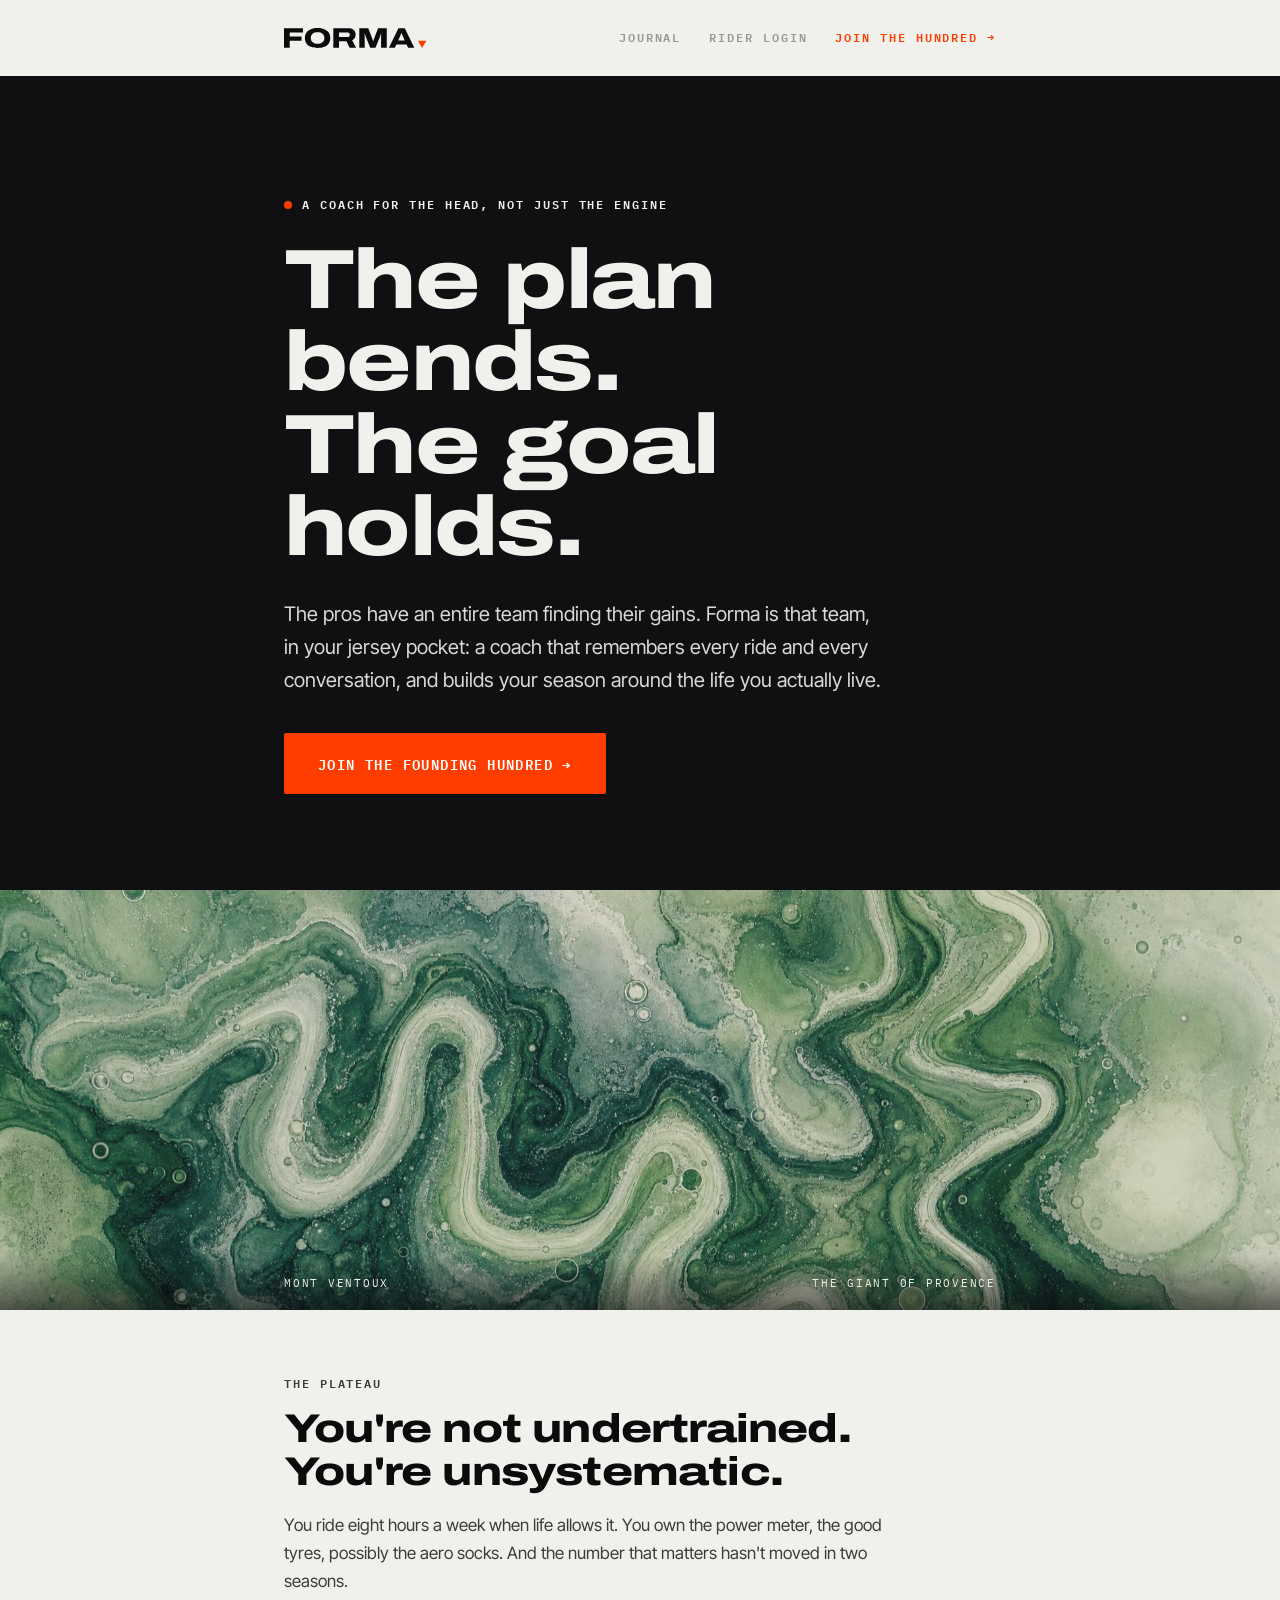
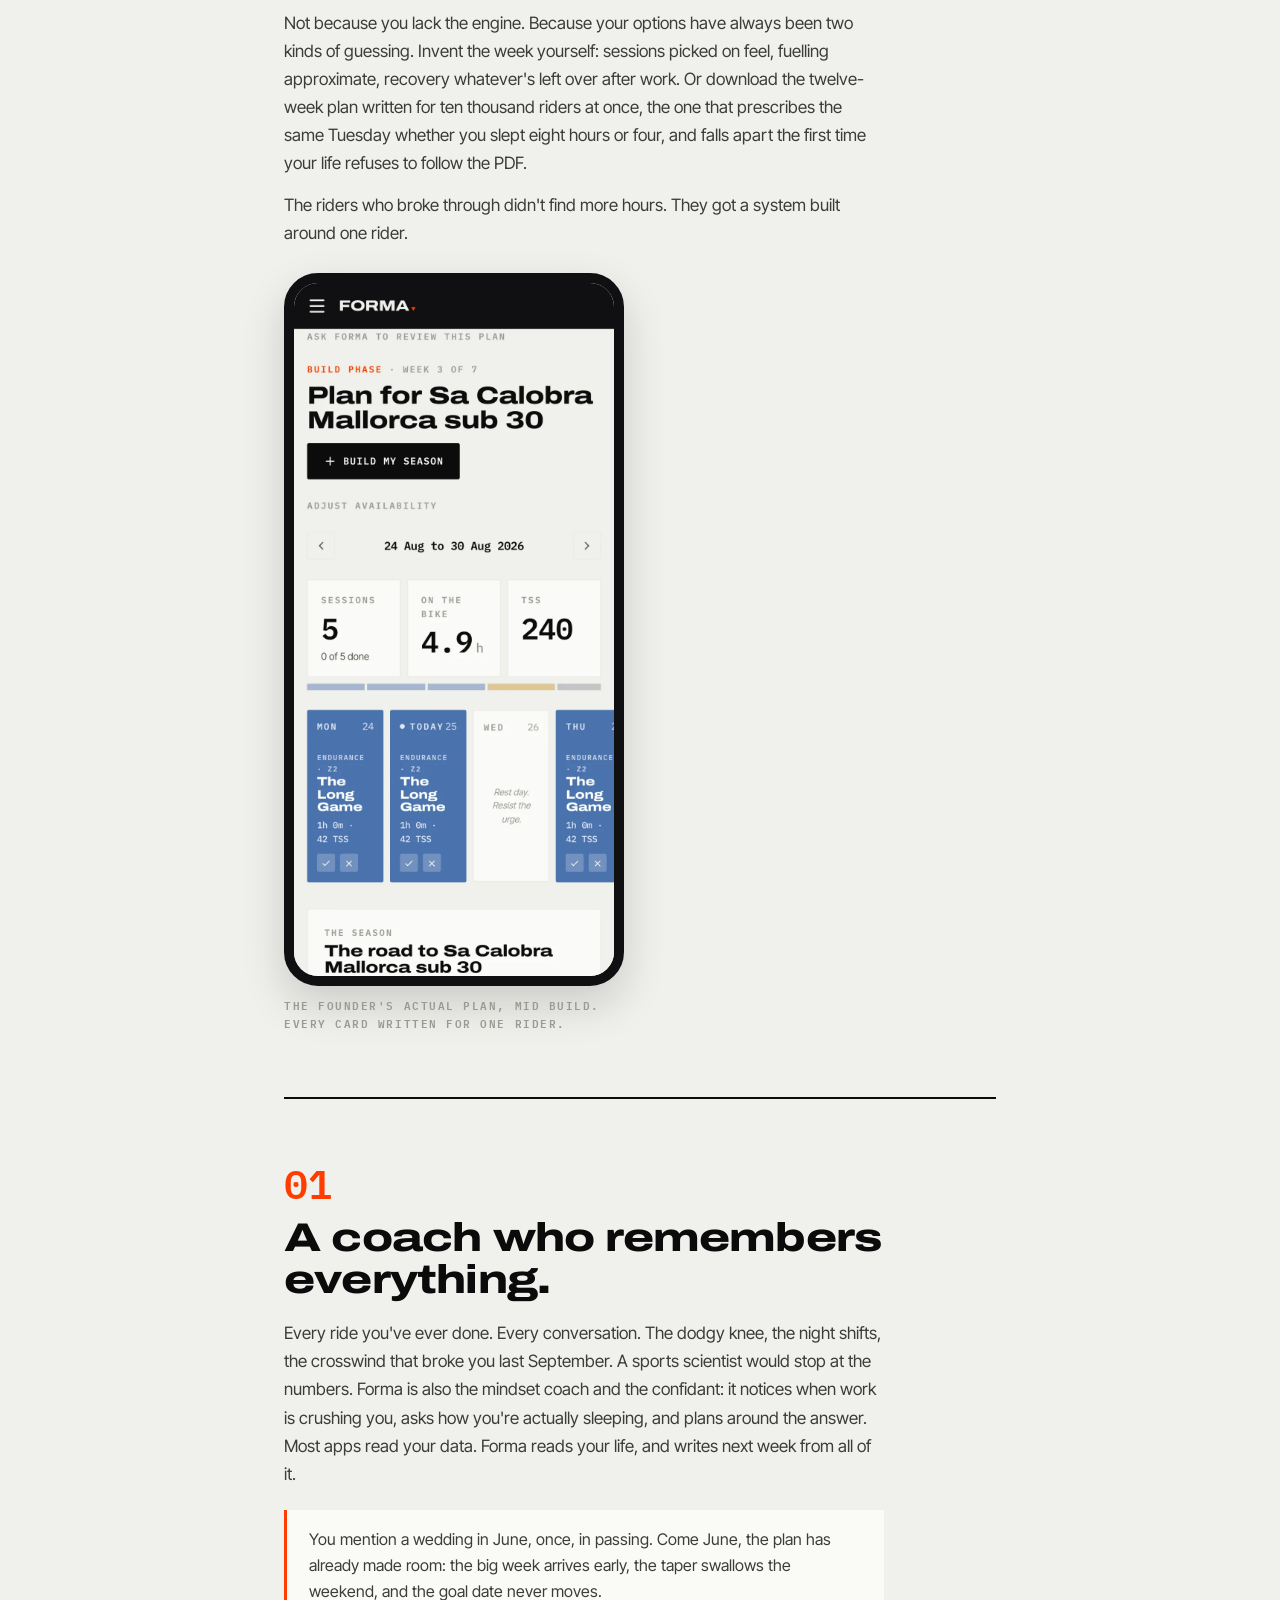
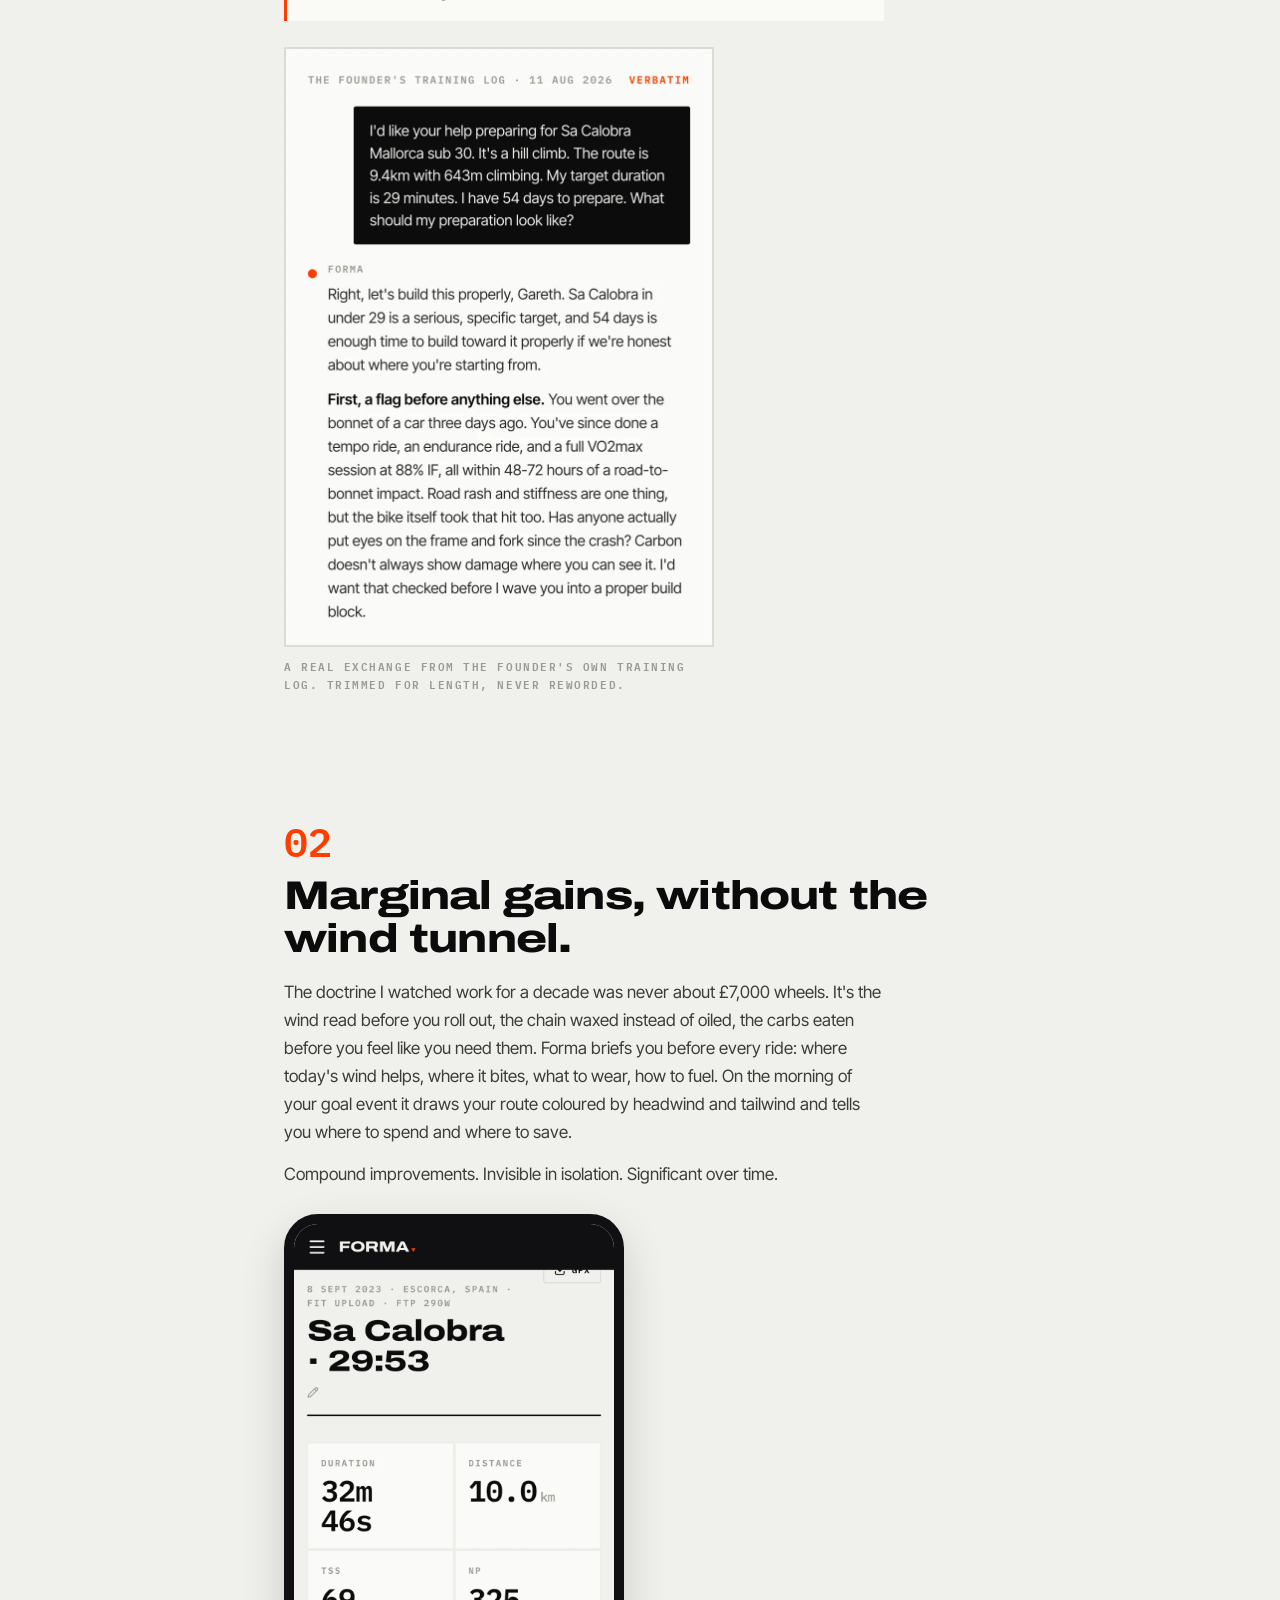
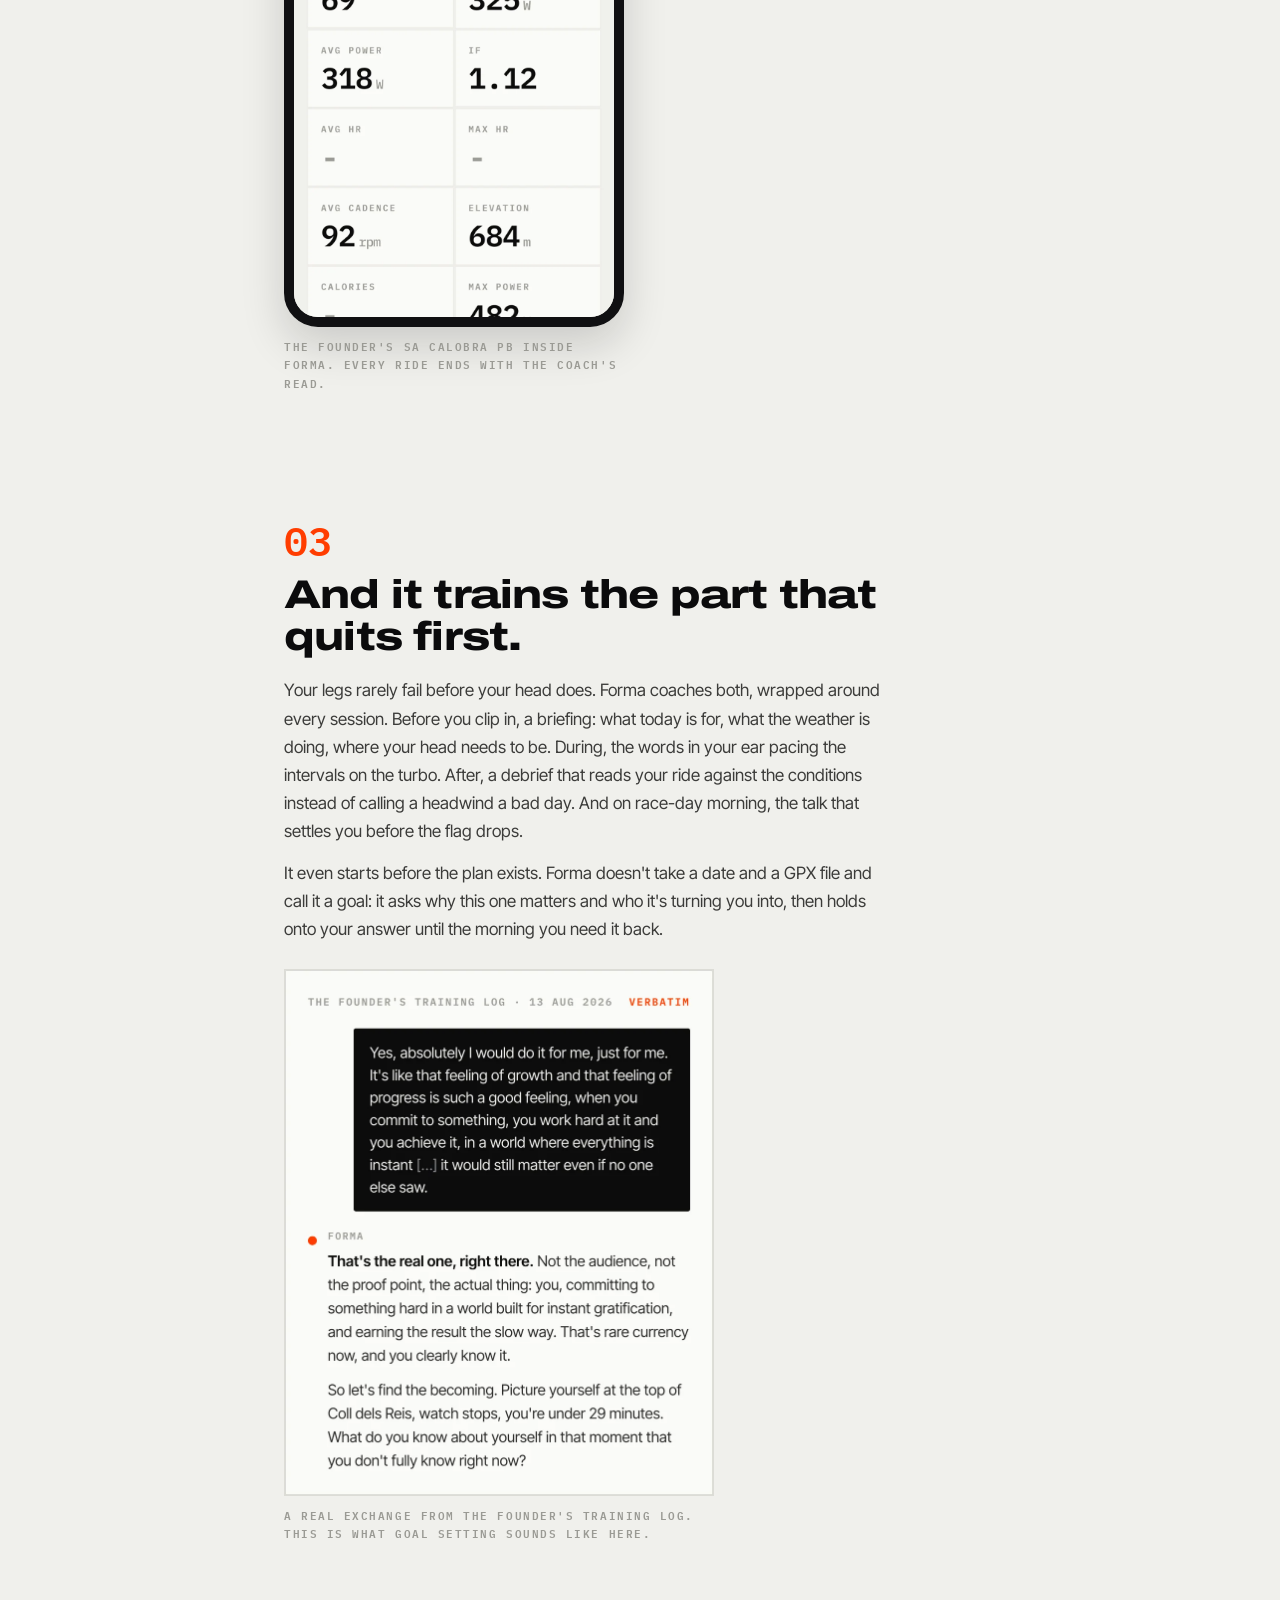
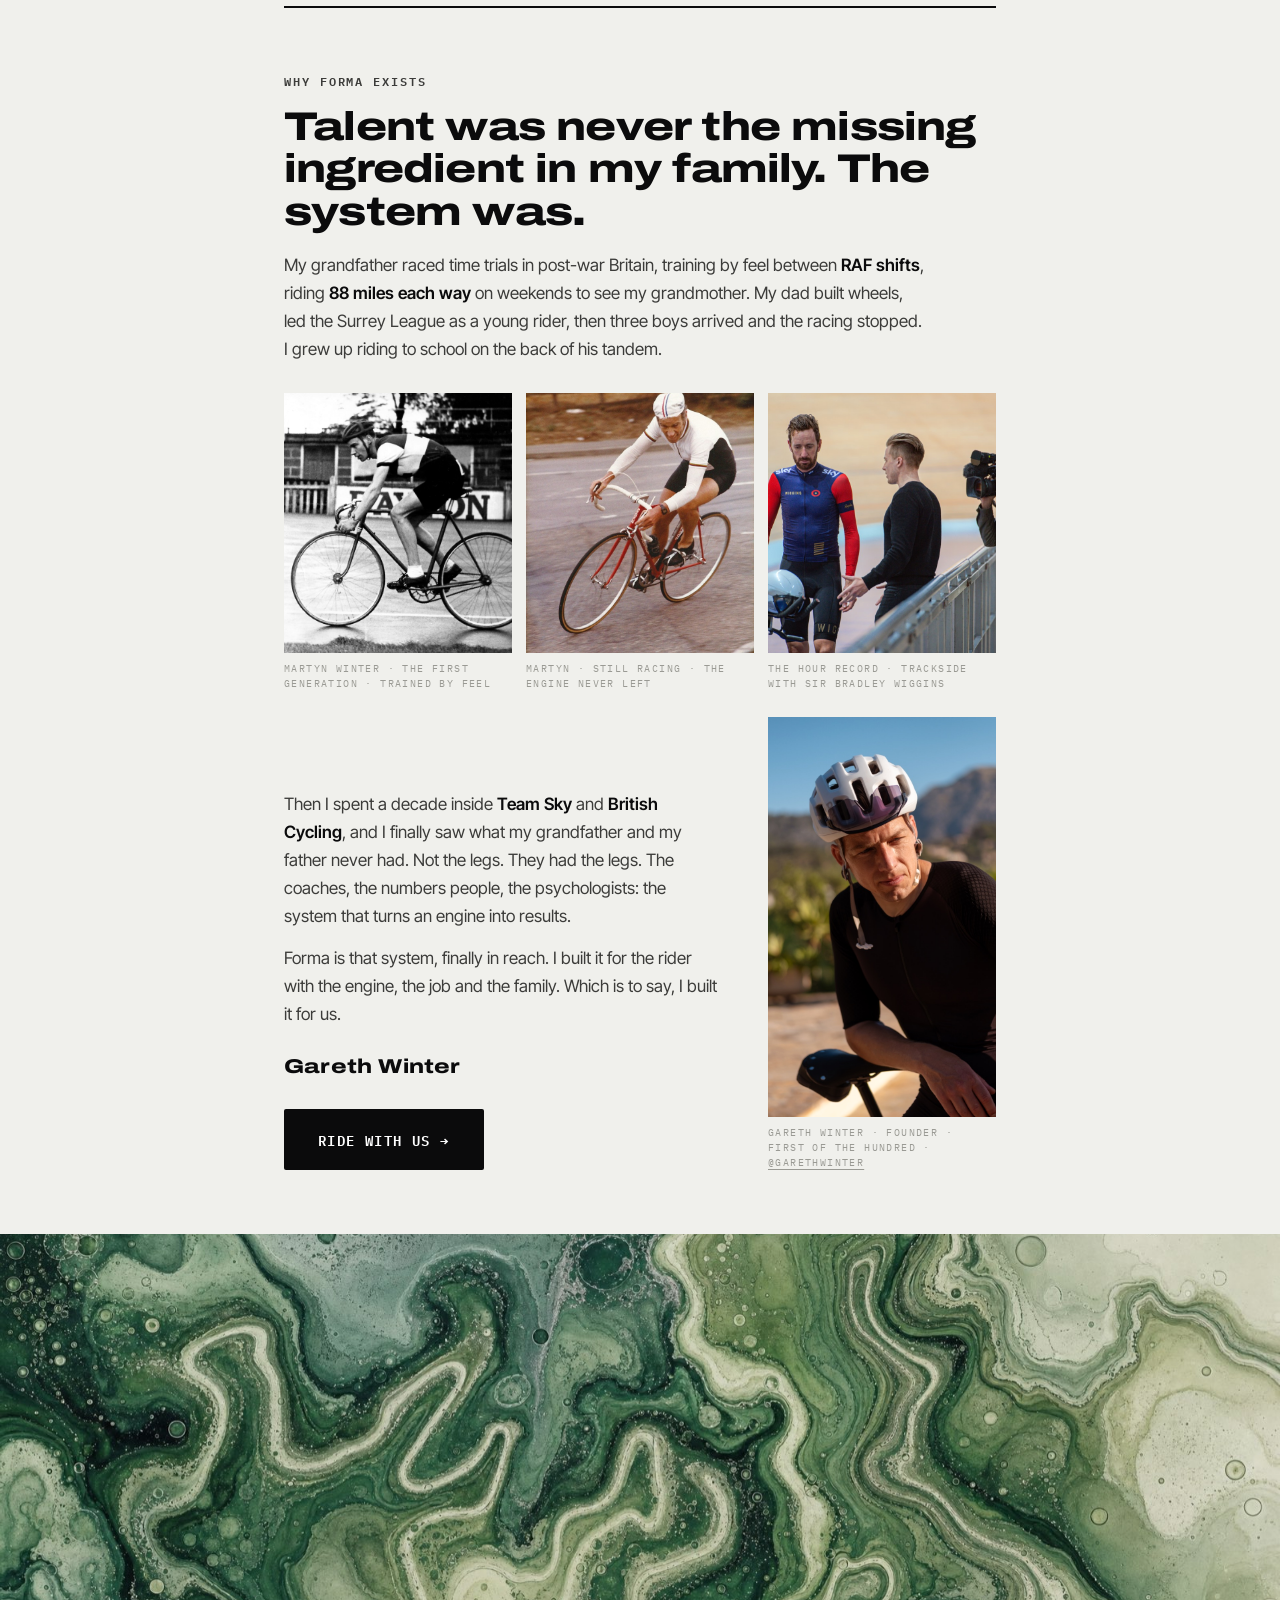
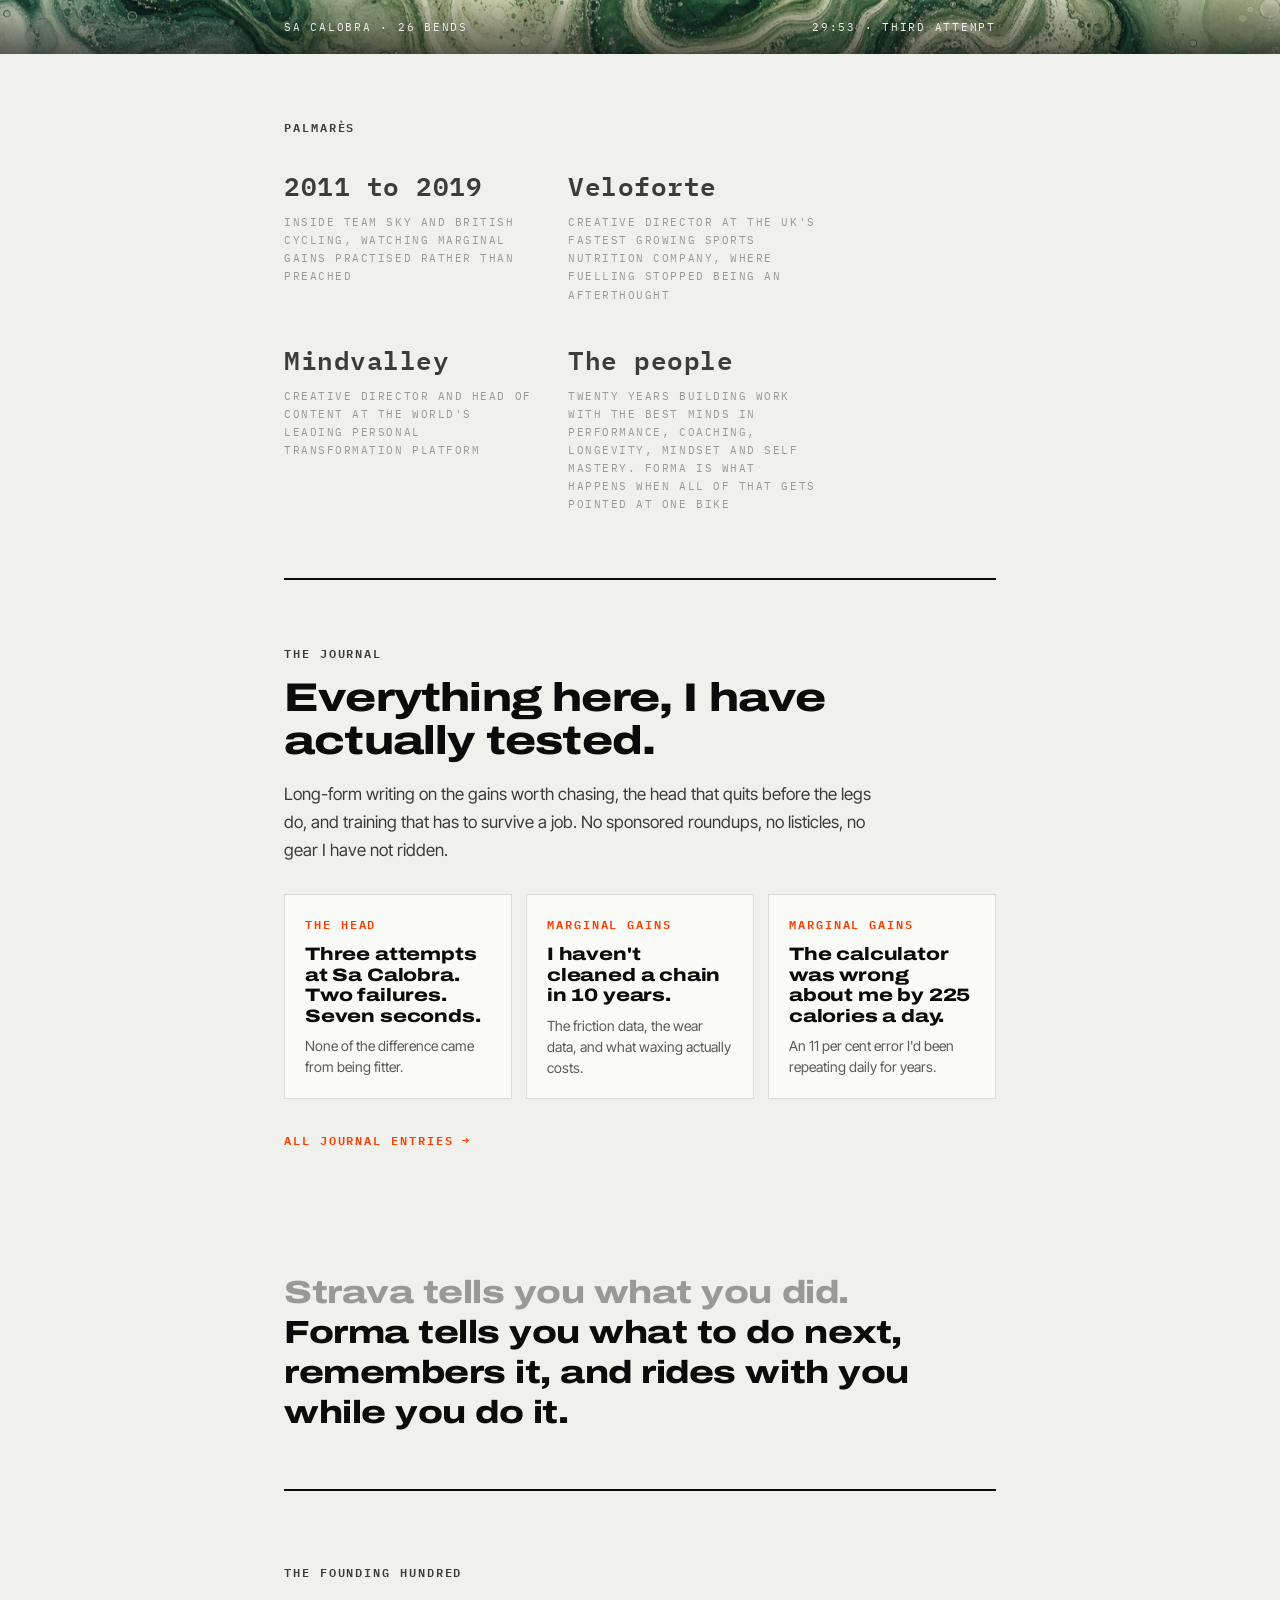
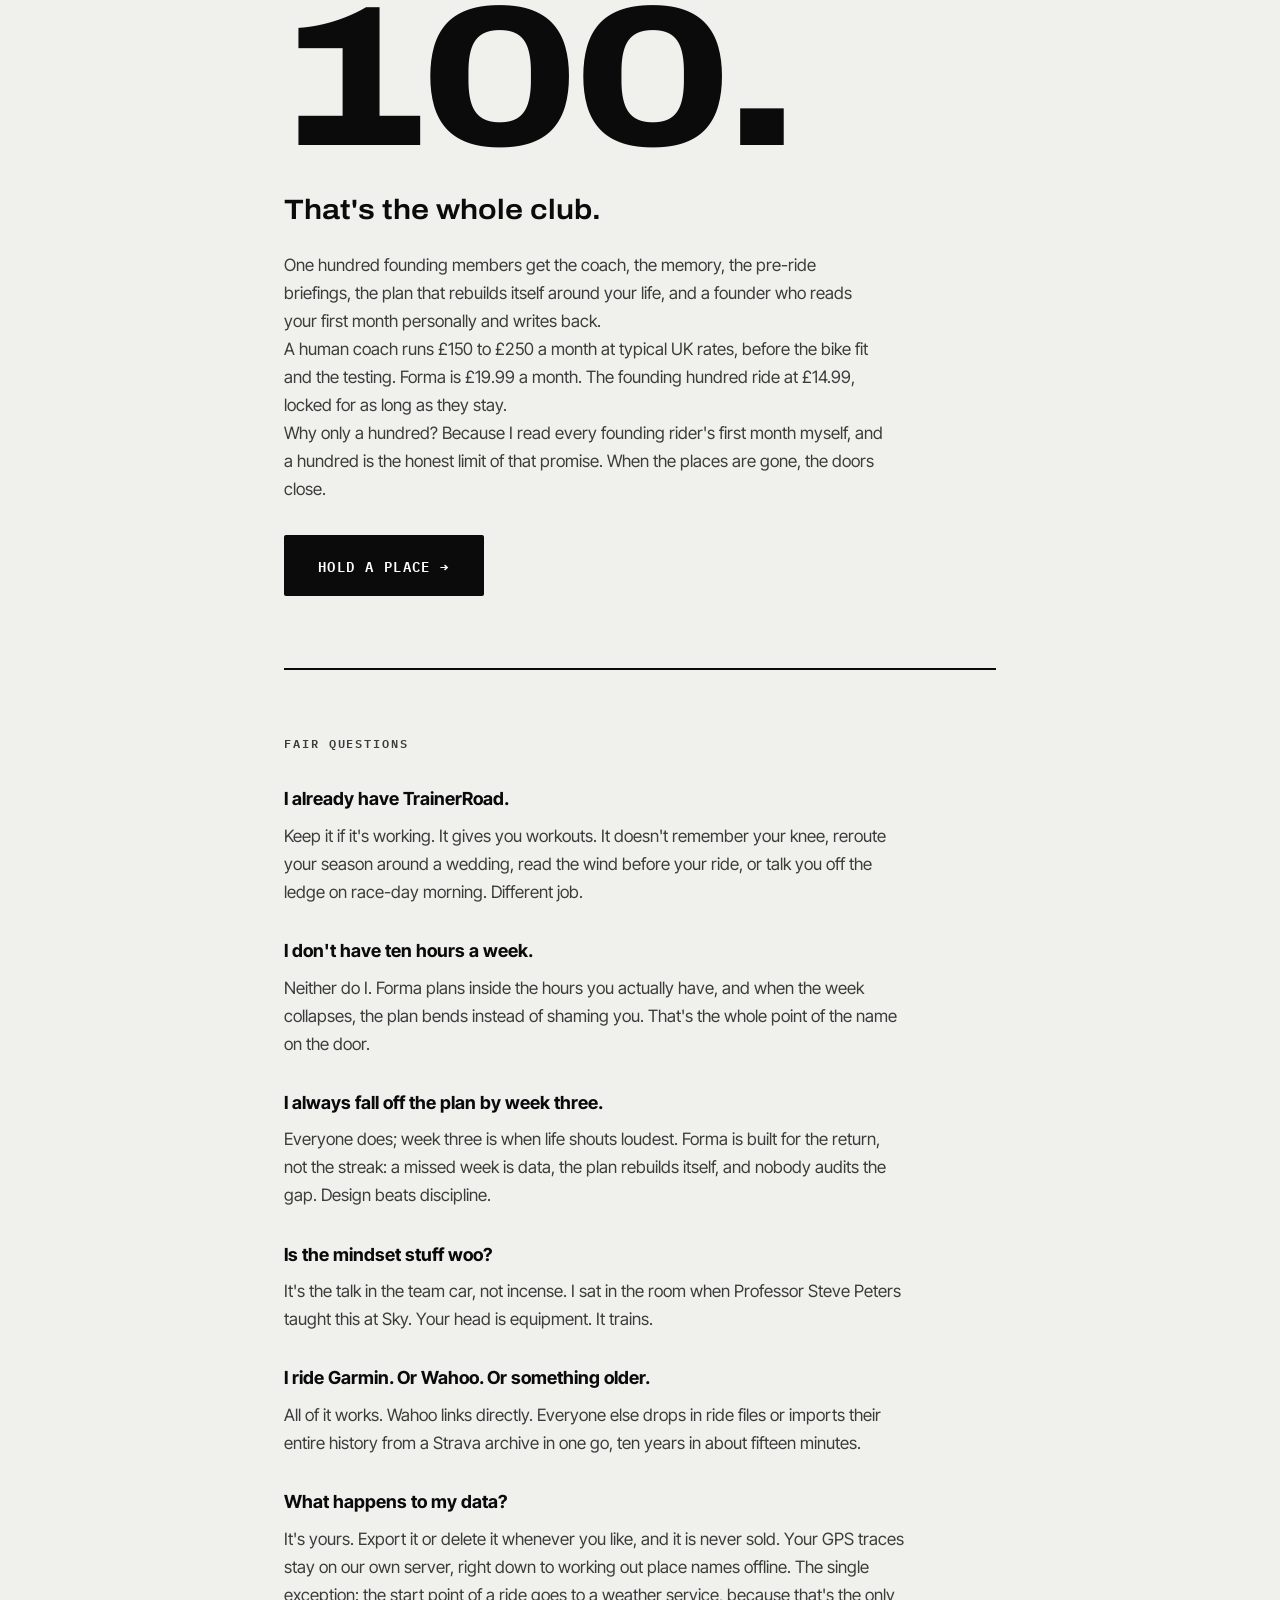
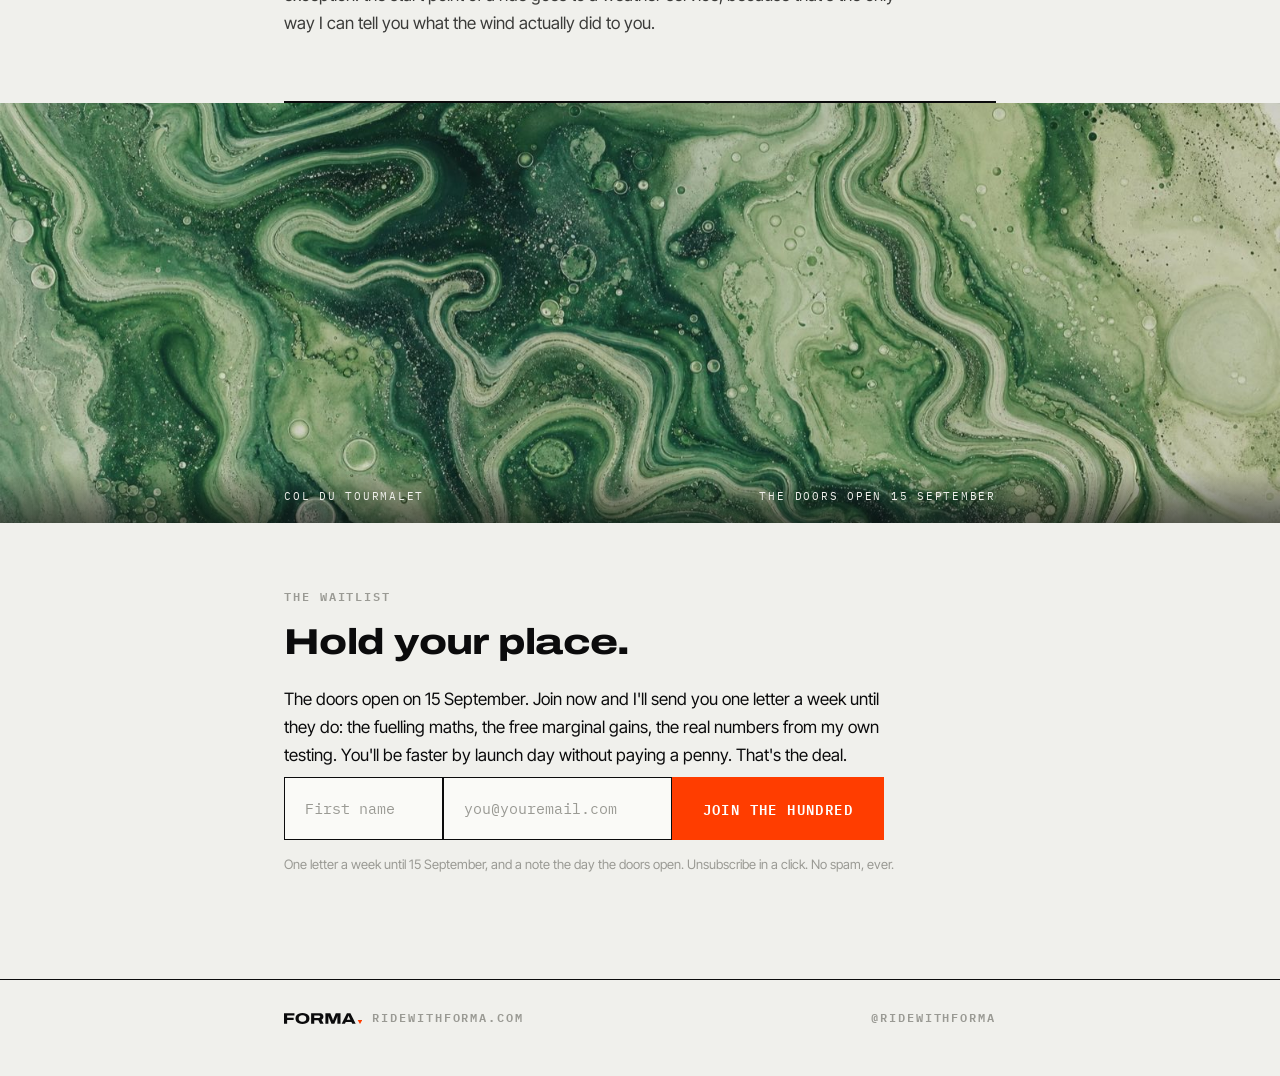
==== index.html @ bb5ebb61 "Media kit: Pogacar reel proof with real counts, repriced rate card; founder Instagram link Co-Author" ====
<!DOCTYPE html>
<html lang="en">
<head>
<meta charset="UTF-8">
<meta name="viewport" content="width=device-width, initial-scale=1.0">
<title>FORMA · A coach for the head, not just the engine</title>
<link rel="icon" href="/favicon.svg" type="image/svg+xml">
<link rel="icon" href="/favicon-32.png" type="image/png" sizes="32x32">
<link rel="apple-touch-icon" href="/apple-touch-icon.png">
<meta name="description" content="Your legs rarely quit before your head does. Forma coaches both: a plan that bends around the life you actually live, and holds your goal. One hundred founding members. Doors open 15 September.">
<meta property="og:title" content="FORMA · A coach for the head, not just the engine">
<meta property="og:description" content="Not a plan you adapt to. A coach that adapts to you, and trains the part that quits first. One hundred founding members, then the doors close.">
<meta property="og:url" content="https://ridewithforma.com">
<meta property="og:type" content="website">
<meta property="og:image" content="https://ridewithforma.com/img/og-card.png">
<meta property="og:image:width" content="1200">
<meta property="og:image:height" content="630">
<meta property="og:image:alt" content="FORMA. The plan bends. The goal holds.">
<meta name="twitter:card" content="summary_large_image">
<meta name="twitter:title" content="FORMA · A coach for the head, not just the engine">
<meta name="twitter:description" content="Not a plan you adapt to. A coach that adapts to you, and trains the part that quits first. One hundred founding members, then the doors close.">
<meta name="twitter:image" content="https://ridewithforma.com/img/og-card.png">
<link rel="preconnect" href="https://fonts.googleapis.com">
<link rel="preconnect" href="https://fonts.gstatic.com" crossorigin>
<link href="https://fonts.googleapis.com/css2?family=Archivo:wdth,wght@125,650..800&family=Inter+Tight:wght@400..700&family=IBM+Plex+Mono:wght@600&display=swap" rel="stylesheet">
<style>
  :root{
    --ink:#0B0B0C; --paper:#FAFAF7; --chalk:#F0F0EC; --slate:#9A9A94;
    --carbon:#101012; --carbon-raised:#1A1A1E; --flamme:#FF3D00; --titanium:#8E9196;
  }
  *{margin:0;padding:0;box-sizing:border-box}
  html{scroll-behavior:smooth}
  body{background:var(--chalk);color:var(--ink);font-family:'Inter Tight',sans-serif;font-size:17px;line-height:1.65;-webkit-font-smoothing:antialiased}
  .wrap{max-width:760px;margin:0 auto;padding:0 24px}
  .kicker{font-family:'IBM Plex Mono',monospace;font-size:12px;font-weight:600;letter-spacing:.16em;text-transform:uppercase;color:var(--slate)}
  .kicker.flamme{color:var(--flamme)}
  .display{font-family:'Archivo',sans-serif;font-stretch:125%;font-weight:800;letter-spacing:-.02em;line-height:.98}
  .mono{font-family:'IBM Plex Mono',monospace}

  /* THE KITE — the flamme pennant full stop, tip on the baseline */
  .dot{display:inline-block;width:.3em;height:.37em;background:var(--flamme);clip-path:polygon(0 0,100% 0,50% 100%);vertical-align:baseline;margin-left:.1em}

  /* motion */
  @media (prefers-reduced-motion: no-preference){
    .reveal{opacity:0;transform:translateY(16px);transition:opacity .6s cubic-bezier(.2,.7,.2,1),transform .6s cubic-bezier(.2,.7,.2,1)}
    .reveal.in{opacity:1;transform:none}
    @keyframes pulse{0%,100%{transform:scale(1);opacity:1}50%{transform:scale(1.5);opacity:.55}}
    .pulse{animation:pulse 1.8s ease-in-out infinite}
    .cta .arrow{display:inline-block;transition:transform .18s ease}
    .cta:hover .arrow{transform:translateX(4px)}
  }

  header{padding:28px 0;border-bottom:1px solid var(--ink)}
  header .wrap{display:flex;justify-content:space-between;align-items:baseline}
  .headright{display:flex;gap:28px;align-items:baseline}
  .joinlink{color:var(--flamme);text-decoration:none}
  .joinlink:hover{color:var(--ink)}
  .riderlink{color:var(--slate);text-decoration:none;white-space:nowrap}
  .joinlink{white-space:nowrap}
  /* the arrow never orphans onto its own line */
  .nb{white-space:nowrap}
  .riderlink:hover{color:var(--ink)}
  .journallink{color:var(--slate);text-decoration:none}
  .journallink:hover{color:var(--ink)}
  .journalrow{display:grid;grid-template-columns:repeat(3,1fr);gap:14px;margin-top:30px;max-width:934px}
  .jcard{display:flex;flex-direction:column;gap:9px;padding:20px;border:1px solid var(--rule,#DCDCD6);background:var(--paper);color:var(--ink);text-decoration:none;transition:border-color .15s ease}
  .jcard:hover{border-color:var(--ink)}
  .jcard:hover .jt{color:var(--flamme)}
  .jt{font-family:'Archivo',sans-serif;font-stretch:125%;font-weight:800;font-size:18px;line-height:1.14;letter-spacing:-.01em;transition:color .15s ease}
  .jd{font-size:14px;color:#5A5A56;line-height:1.5}
  .jall{color:var(--flamme);text-decoration:none}
  .jall:hover{color:var(--ink)}
  @media (max-width:700px){ .journalrow{grid-template-columns:1fr} }
  /* The header carries three links and a lockup. Below 640px only two of them
     fit, so the Journal link stands down (it is repeated in the page body) and
     the CTA shortens. The lockup never shrinks: it is the brand. */
  @media (max-width:640px){
    .headright{gap:18px}
    .headright .journallink{display:none}
    .joinlink .joinlong{display:none}
  }
  @media (min-width:641px){ .joinlink .joinshort{display:none} }
  /* Under ~400px even the shortened row loses to the lockup, so the header
     wraps into two tidy rows rather than shedding the login link. */
  @media (max-width:400px){
    header .wrap{flex-wrap:wrap;row-gap:10px}
    .headright{width:100%;justify-content:flex-start}
  }
  .wordmark{font-family:'Archivo',sans-serif;font-stretch:125%;font-weight:800;font-size:22px;letter-spacing:-.01em}
  /* THE LOCKUP — the master asset inline; never typeset the wordmark */
  .lockup{height:20px;width:auto;display:block;flex:none}
  .lockup-sm{height:11px;width:auto;display:block}
  header .wrap{align-items:center}
  .footerlock{display:inline-flex;align-items:center;gap:10px}

  .hero{position:relative;padding:112px 0 96px;background:var(--carbon)}
    .hero .wrap{position:relative}
  .hero h1{font-size:clamp(46px,8.4vw,84px);margin:22px 0 30px;color:#F0F0EC}
  .hero p.lede{font-size:20px;max-width:600px;color:rgba(240,240,236,.9)}
  .hero .kicker.flamme{color:#F0F0EC}
  .livechip{display:inline-flex;align-items:center;gap:10px}
  .livechip .d{width:8px;height:8px;border-radius:50%;background:var(--flamme);flex:none}
  .livechip .chiptext{text-wrap:balance}

  .cta{display:inline-block;font-family:'IBM Plex Mono',monospace;font-size:14px;font-weight:600;letter-spacing:.1em;text-transform:uppercase;padding:19px 34px;background:var(--flamme);color:#fff;text-decoration:none;border-radius:2px}
  .cta:hover{background:#D93400}
  .cta.ink{background:var(--ink)} .cta.ink:hover{background:var(--flamme)}

  .rule{border:none;border-top:2px solid var(--ink)}

  .sect{padding:64px 0}
  .sect .num{font-family:'IBM Plex Mono',monospace;font-size:40px;font-weight:600;color:var(--flamme);line-height:1}
  .sect h2{font-family:'Archivo',sans-serif;font-stretch:125%;font-weight:800;font-size:clamp(30px,4.6vw,40px);letter-spacing:-.02em;line-height:1.06;margin:14px 0 18px}
  .sect p{max-width:600px;color:#3C3C3A}
  .sect p+p{margin-top:14px}
  .vignette{margin-top:22px;border-left:3px solid var(--flamme);padding:16px 22px;background:var(--paper);max-width:600px}
  .vignette p{font-size:16px}

  .proof{margin-top:26px;max-width:600px}
  .proof img{width:100%;height:auto;display:block;border:1px solid var(--rule,#DCDCD6)}
  /* the pocket: portrait shots in a minimal bezel, no pretend hardware */
  .proof.phone{max-width:340px}
  .proof.phone img{border:10px solid var(--carbon);border-radius:34px;box-shadow:0 18px 44px rgba(11,11,12,.16)}
  .proof.phone .cap{max-width:340px}
  .proof .cap{font-family:'IBM Plex Mono',monospace;font-size:11px;font-weight:600;letter-spacing:.14em;text-transform:uppercase;color:var(--slate);margin-top:10px}
  .carbon{margin-top:26px;background:var(--carbon);border-radius:2px;padding:26px 30px;display:flex;justify-content:space-between;align-items:center;max-width:600px}
  .carbon .lab{font-family:'IBM Plex Mono',monospace;font-size:10px;font-weight:600;letter-spacing:.16em;text-transform:uppercase;color:var(--titanium)}
  .carbon .val{font-family:'IBM Plex Mono',monospace;font-size:32px;font-weight:600;color:var(--chalk);margin-top:6px;letter-spacing:-.02em}
  .carbon .val small{font-size:15px;color:var(--titanium)}
  .carbon .live{display:flex;align-items:center;gap:8px}
  .carbon .live .d{width:8px;height:8px;border-radius:50%;background:var(--flamme)}
  .carbon .live span{font-family:'IBM Plex Mono',monospace;font-size:10px;font-weight:600;letter-spacing:.16em;color:var(--flamme)}

  .ruleout{padding:56px 0}
  .ruleout p{font-family:'Archivo',sans-serif;font-stretch:125%;font-weight:800;font-size:clamp(24px,3.8vw,32px);letter-spacing:-.015em;line-height:1.25;max-width:680px}
  .ruleout .quiet{color:var(--slate)}

  .club{padding:72px 0}
  .club .big{font-size:clamp(110px,22vw,200px);line-height:.95}
  .club h2{font-family:'Archivo',sans-serif;font-weight:650;font-stretch:110%;font-size:28px;margin:14px 0 18px}
  .club p{max-width:600px;color:#3C3C3A}

  .form-block{padding:64px 0 104px}
  .form-block h2{font-family:'Archivo',sans-serif;font-stretch:125%;font-weight:800;font-size:36px;letter-spacing:-.02em;line-height:1.06;margin:16px 0 24px}
  form,.sharerow{display:flex;gap:0;max-width:600px;margin-top:8px}
  #waitlist-form input[name=name]{flex:1 1 140px}
  #waitlist-form input[name=email]{flex:2 1 190px}
  @media (max-width:640px){
    #waitlist-form{flex-direction:column}
    #waitlist-form input,#waitlist-form button{width:100%}
    #waitlist-form input+input,#waitlist-form button{margin-top:-1px}
  }
  input[type=email],input[type=text]{flex:1;font-family:'IBM Plex Mono',monospace;font-size:15px;padding:19px 20px;border:1px solid var(--ink);background:var(--paper);color:var(--ink);border-radius:0;outline:none;min-width:0}
  input[type=email]::placeholder,input[type=text]::placeholder{color:var(--slate)}
  input[type=email]:focus,input[type=text]:focus{border-color:var(--flamme)}
  button{font-family:'IBM Plex Mono',monospace;font-size:14px;font-weight:600;letter-spacing:.1em;text-transform:uppercase;padding:19px 30px;background:var(--flamme);color:#fff;border:1px solid var(--flamme);cursor:pointer;white-space:nowrap}
  button:hover{background:#D93400;border-color:#D93400}
  .fine{font-size:13px;color:var(--slate);margin-top:14px;text-wrap:pretty}
  .story p{max-width:640px}
  .story strong{font-weight:600;color:var(--ink)}
  .story .sig{font-family:'Archivo',sans-serif;font-stretch:125%;font-weight:800;font-size:20px;letter-spacing:.01em;color:var(--ink);margin-top:22px}
  .inkband{position:relative;margin:0}
  .inkband img{display:block;width:100%;height:420px;object-fit:cover}
  .inkband .cap{position:absolute;left:0;right:0;bottom:0;padding:18px 0;background:linear-gradient(to top,rgba(11,11,12,.55),transparent)}
  .inkband .cap .wrap{display:flex;justify-content:space-between;align-items:baseline}
  .inkband .cap span{font-family:'IBM Plex Mono',monospace;font-size:11px;letter-spacing:.16em;color:#F0F0EC}
  .proofrow{display:flex;flex-wrap:wrap;gap:34px;margin-top:26px}
  .proofrow .item{max-width:250px}
  .proofrow .big{font-family:'IBM Plex Mono',monospace;font-size:26px;font-weight:600;letter-spacing:.02em}
  .proofrow .lab{font-family:'IBM Plex Mono',monospace;font-size:11px;letter-spacing:.14em;color:var(--slate);text-transform:uppercase;margin-top:6px}
  .photorow{display:grid;grid-template-columns:repeat(3,1fr);gap:14px;margin:30px 0 6px;max-width:934px}
  .photorow img{display:block;width:100%;height:260px;object-fit:cover;filter:contrast(1.02)}
  .photorow figcaption{font-family:'IBM Plex Mono',monospace;font-size:10px;letter-spacing:.14em;color:var(--slate);text-transform:uppercase;margin-top:8px;line-height:1.5}
  @media (max-width:560px){ .photorow{grid-template-columns:1fr} .photorow img{height:260px} }
  .founderrow{display:grid;grid-template-columns:repeat(3,1fr);gap:14px;align-items:end;max-width:934px;margin-top:26px}
  .founderrow > div{grid-column:span 2;padding-right:34px}
  .founderrow figure{grid-column:3}
  .founderrow img{display:block;width:100%;height:400px;object-fit:cover;object-position:50% 18%;filter:contrast(1.02)}
  .founderrow figcaption{font-family:'IBM Plex Mono',monospace;font-size:10px;letter-spacing:.14em;color:var(--slate);text-transform:uppercase;margin-top:8px;line-height:1.5}
  .founderrow figcaption a{color:inherit;text-underline-offset:3px}
  .founderrow figcaption a:hover{color:var(--flamme)}
  @media (max-width:700px){ .founderrow{grid-template-columns:1fr} .founderrow > div{grid-column:auto;padding-right:0} .founderrow figure{grid-column:auto;max-width:320px} }
  .faq dt{font-weight:700;font-size:18px;margin-top:30px}
  .faq dd{margin:8px 0 0;color:#3C3C3A;max-width:620px}
  .receipt{display:none;font-family:'IBM Plex Mono',monospace;font-size:14px;font-weight:600;letter-spacing:.08em;margin-top:20px;padding:16px 20px;border:1px solid var(--ink)}
  .receipt.ok{display:block}
  .receipt .dotline{color:var(--flamme)}
  .receipt .n,.queue .n{color:var(--flamme)}
  /* Hidden until the script has a count worth showing, so a small or missing
     number never lands on the page. p.queue, not .queue: the club block
     colours its own paragraphs and would otherwise win. */
  p.queue{display:none;margin:18px 0;color:var(--slate)}
  p.queue.on{display:block}
  .held{display:none;margin-top:26px}
  .held.ok{display:block}
  .askq{font-family:'Archivo',sans-serif;font-stretch:125%;font-weight:800;font-size:20px;letter-spacing:-.01em;line-height:1.2;margin-top:6px;text-wrap:balance}
  .share{margin-top:30px;padding-top:26px;border-top:1px solid var(--rule,#DCDCD6)}
  input.shareurl{font-size:13px}
  /* Skipping has to be as easy as answering, or the question isn't optional. */
  .linkbtn{font:inherit;letter-spacing:inherit;text-transform:none;padding:0;background:none;border:none;color:var(--slate);text-decoration:underline;cursor:pointer}
  .linkbtn:hover{background:none;color:var(--flamme)}

  footer{border-top:1px solid var(--ink);padding:28px 0 48px}
  footer .wrap{display:flex;justify-content:space-between;flex-wrap:wrap;gap:12px}
  footer a{color:var(--slate);text-decoration:none}
  footer a:hover{color:var(--flamme)}

  @media (max-width:560px){ form,.sharerow{flex-direction:column} button{width:100%} .linkbtn{width:auto} .carbon{flex-wrap:wrap;gap:18px} }
</style>
</head>
<body>

<header>
  <div class="wrap">
    <svg class="lockup" viewBox="118.99 121.48 762.02 107.04" xmlns="http://www.w3.org/2000/svg" role="img" aria-label="FORMA"><path fill="#0b0b0c" d="M149.51,226.72h-30.52v-103.44h101.63v22.7h-71.11v20.9h63.3v22.7h-63.3v37.14Z"/><path fill="#0b0b0c" d="M298.65,228.52h0c-13.83,0-25.83-2.13-36-6.39-10.17-4.26-18.02-10.37-23.53-18.34-5.51-7.97-8.27-17.56-8.27-28.79h0c0-11.23,2.76-20.82,8.27-28.79,5.51-7.97,13.36-14.08,23.53-18.34,10.17-4.26,22.17-6.39,36-6.39h0c14.03,0,26.11,2.13,36.24,6.39,10.12,4.26,17.94,10.37,23.45,18.34,5.51,7.97,8.27,17.56,8.27,28.79h0c0,11.23-2.76,20.82-8.27,28.79-5.51,7.97-13.33,14.08-23.45,18.34-10.13,4.26-22.21,6.39-36.24,6.39ZM298.65,205.82h0c5.41,0,10.35-.65,14.81-1.95,4.46-1.31,8.29-3.21,11.5-5.72,3.21-2.5,5.69-5.58,7.45-9.24,1.75-3.66,2.63-7.75,2.63-12.26h0v-3.6c0-4.41-.88-8.42-2.63-12.03-1.76-3.61-4.24-6.66-7.45-9.17s-7.04-4.41-11.5-5.72c-4.46-1.3-9.4-1.95-14.81-1.95h0c-5.41,0-10.32.65-14.73,1.95-4.41,1.31-8.25,3.21-11.5,5.72-3.26,2.51-5.74,5.56-7.44,9.17-1.71,3.61-2.56,7.62-2.56,12.03h0v3.6c0,4.51.85,8.6,2.56,12.26,1.7,3.66,4.18,6.74,7.44,9.24,3.25,2.51,7.09,4.41,11.5,5.72,4.41,1.3,9.32,1.95,14.73,1.95Z"/><path fill="#0b0b0c" d="M413.42,226.72h-30.52v-103.44h86c7.51,0,13.73,1.55,18.64,4.66,4.91,3.11,8.62,7.19,11.13,12.26,2.5,5.06,3.75,10.6,3.75,16.61h0c0,6.51-1.55,12.45-4.66,17.82-3.11,5.36-7.77,9.59-13.98,12.7h0l21.05,39.39h-34.58l-17.14-34.43h-39.69v34.43ZM413.42,145.98v23.76h45.4c3.71,0,6.67-1.1,8.87-3.31,2.21-2.21,3.31-5.16,3.31-8.87h0c0-2.41-.5-4.49-1.5-6.24-1-1.75-2.4-3.08-4.21-3.98-1.81-.91-3.96-1.36-6.47-1.36h-45.4Z"/><path fill="#0b0b0c" d="M550.88,226.72h-28.86v-103.44h47.81l17.74,44.96c.8,1.8,1.68,4.1,2.63,6.91.95,2.81,1.9,5.69,2.85,8.65.95,2.95,1.83,5.58,2.63,7.89h1.06c.6-2.11,1.38-4.56,2.33-7.37.95-2.81,1.95-5.64,3-8.49,1.05-2.86,1.98-5.39,2.79-7.59h0l17.74-44.96h46.45v103.44h-30.52v-53.37c0-2.11.03-4.46.08-7.07.05-2.61.12-5.16.22-7.67.1-2.51.15-4.66.15-6.46h-1.2c-.6,1.9-1.35,4.15-2.25,6.76-.91,2.61-1.78,5.19-2.63,7.75-.85,2.55-1.68,4.78-2.49,6.69h0l-21.65,53.37h-27.96l-21.8-53.37c-1-2.61-1.98-5.26-2.93-7.97-.95-2.71-1.81-5.24-2.56-7.59-.75-2.36-1.37-4.24-1.88-5.64h-1.2c.1,1.4.18,3.25.23,5.56.05,2.31.1,4.81.15,7.52.05,2.71.07,5.41.07,8.12h0v53.37Z"/><path fill="#0b0b0c" d="M712.15,226.72h-31.57l50.81-103.44h34.13l50.82,103.44h-33.23l-7.81-16.54h-55.33l-7.82,16.54ZM739.51,166.73l-9.32,21.05h34.88l-9.32-21.05c-.4-.9-.95-2.23-1.65-3.98-.71-1.75-1.46-3.61-2.26-5.57-.8-1.95-1.5-3.76-2.1-5.41-.6-1.65-1.1-2.88-1.51-3.68h-1.05c-.7,1.81-1.55,3.91-2.55,6.31-1.01,2.41-1.94,4.71-2.79,6.92-.85,2.21-1.62,4.01-2.33,5.41h0Z"/><polygon fill="#FF3D00" points="835.91 189.52 881.01 189.52 858.41 228.52 835.91 189.52"/></svg>
    <span class="headright"><a class="kicker journallink" href="/journal/">Journal</a><a class="kicker riderlink" href="https://app.ridewithforma.com/login">Rider login</a><a class="kicker joinlink" href="#waitlist"><span class="joinlong">Join the hundred&nbsp;→</span><span class="joinshort">Join&nbsp;→</span></a></span>
  </div>
</header>

<main>
  <section class="hero">
    <div class="wrap">
      <p class="kicker flamme livechip"><span class="d pulse"></span><span class="chiptext">A COACH FOR THE HEAD, NOT JUST THE ENGINE</span></p>
      <h1 class="display">The plan bends.<br>The goal holds.</h1>
      <p class="lede">The pros have an entire team finding their gains. Forma is that team, in your jersey pocket: a coach that remembers every ride and every conversation, and builds your season around the life you actually live.</p>
      <p style="margin-top:36px"><a class="cta" href="#waitlist">Join the founding&nbsp;<span class="nb">hundred&nbsp;<span class="arrow">→</span></span></a></p>
    </div>
  </section>

  <section class="inkband">
    <img src="/img/ventoux.jpg" alt="Mont Ventoux rendered as ink dispersion" loading="lazy" decoding="async">
    <div class="cap"><div class="wrap"><span>MONT VENTOUX</span><span>THE GIANT OF PROVENCE</span></div></div>
  </section>

  <section class="sect reveal">
    <div class="wrap">
      <p class="kicker">THE PLATEAU</p>
      <h2>You're not undertrained. You're unsystematic.</h2>
      <p>You ride eight hours a week when life allows it. You own the power meter, the good tyres, possibly the aero socks. And the number that matters hasn't moved in two seasons.</p>
      <p>Not because you lack the engine. Because your options have always been two kinds of guessing. Invent the week yourself: sessions picked on feel, fuelling approximate, recovery whatever's left over after work. Or download the twelve-week plan written for ten thousand riders at once, the one that prescribes the same Tuesday whether you slept eight hours or four, and falls apart the first time your life refuses to follow the PDF.</p>
      <p>The riders who broke through didn't find more hours. They got a system built around one rider.</p>
      <figure class="proof phone">
        <img src="/img/m-training.webp" alt="Forma on a phone: Plan for Sa Calobra Mallorca sub 30, build phase week 3 of 7, the week's named sessions and a rest day that says resist the urge" loading="lazy" decoding="async">
        <figcaption class="cap">The founder's actual plan, mid build. Every card written for one rider.</figcaption>
      </figure>
    </div>
  </section>

  <div class="wrap"><hr class="rule"></div>

  <section class="sect reveal">
    <div class="wrap">
      <p class="num">01</p>
      <h2>A coach who remembers everything.</h2>
      <p>Every ride you've ever done. Every conversation. The dodgy knee, the night shifts, the crosswind that broke you last September. A sports scientist would stop at the numbers. Forma is also the mindset coach and the confidant: it notices when work is crushing you, asks how you're actually sleeping, and plans around the answer. Most apps read your data. Forma reads your life, and writes next week from all of it.</p>
      <div class="vignette">
        <p>You mention a wedding in June, once, in passing. Come June, the plan has already made room: the big week arrives early, the taper swallows the weekend, and the goal date never moves.</p>
      </div>
      <figure class="proof" style="max-width:430px">
        <img src="/img/m-crash.webp" alt="A real Forma exchange: the founder asks for a Sa Calobra plan, and the coach first flags his crash three days earlier and asks whether the frame and fork have been checked" loading="lazy" decoding="async">
        <figcaption class="cap">A real exchange from the founder's own training log. Trimmed for length, never reworded.</figcaption>
      </figure>
    </div>
  </section>

  <section class="sect reveal">
    <div class="wrap">
      <p class="num">02</p>
      <h2>Marginal gains, without the wind tunnel.</h2>
      <p>The doctrine I watched work for a decade was never about £7,000 wheels. It's the wind read before you roll out, the chain waxed instead of oiled, the carbs eaten before you feel like you need them. Forma briefs you before every ride: where today's wind helps, where it bites, what to wear, how to fuel. On the morning of your goal event it draws your route coloured by headwind and tailwind and tells you where to spend and where to save.</p>
      <p>Compound improvements. Invisible in isolation. Significant over time.</p>
      <figure class="proof phone">
        <img src="/img/m-ride.webp" alt="Forma on a phone: the founder's Sa Calobra PB, 29 minutes 53, with the ride's stats read against a 290W FTP" loading="lazy" decoding="async">
        <figcaption class="cap">The founder's Sa Calobra PB inside Forma. Every ride ends with the coach's read.</figcaption>
      </figure>
    </div>
  </section>

  <section class="sect reveal">
    <div class="wrap">
      <p class="num">03</p>
      <h2>And it trains the part that quits first.</h2>
      <p>Your legs rarely fail before your head does. Forma coaches both, wrapped around every session. Before you clip in, a briefing: what today is for, what the weather is doing, where your head needs to be. During, the words in your ear pacing the intervals on the turbo. After, a debrief that reads your ride against the conditions instead of calling a headwind a bad day. And on race-day morning, the talk that settles you before the flag drops.</p>
      <p>It even starts before the plan exists. Forma doesn't take a date and a GPX file and call it a goal: it asks why this one matters and who it's turning you into, then holds onto your answer until the morning you need it back.</p>
      <figure class="proof" style="max-width:430px">
        <img src="/img/m-becoming.webp" alt="A real Forma exchange: the founder says the goal would matter even if nobody saw it, and the coach asks what he would know about himself at the top of Coll dels Reis that he does not know now" loading="lazy" decoding="async">
        <figcaption class="cap">A real exchange from the founder's training log. This is what goal setting sounds like here.</figcaption>
      </figure>
    </div>
  </section>

  <div class="wrap"><hr class="rule"></div>

  <section class="sect reveal story">
    <div class="wrap">
      <p class="kicker">WHY FORMA EXISTS</p>
      <h2>Talent was never the missing ingredient in my family. The system was.</h2>
      <p>My grandfather raced time trials in post-war Britain, training by feel between <strong>RAF shifts</strong>, riding <strong>88 miles each way</strong> on weekends to see my grandmother. My dad built wheels, led the Surrey League as a young rider, then three boys arrived and the racing stopped. I grew up riding to school on the back of his tandem.</p>
      <div class="photorow">
        <figure>
          <img src="/img/martyn-track.jpg" alt="Martyn Winter racing on the track, black and white photograph" loading="lazy">
          <figcaption>Martyn Winter · the first generation · trained by feel</figcaption>
        </figure>
        <figure>
          <img src="/img/martyn-corner.jpg" alt="Martyn Winter cornering at speed in later years" loading="lazy">
          <figcaption>Martyn · still racing · the engine never left</figcaption>
        </figure>
        <figure>
          <img src="/img/hour-record.jpg" alt="Gareth Winter trackside with Sir Bradley Wiggins at the Hour Record" loading="lazy">
          <figcaption>The Hour Record · trackside with Sir Bradley Wiggins</figcaption>
        </figure>
      </div>
      <div class="founderrow">
        <div>
          <p>Then I spent a decade inside <strong>Team Sky</strong> and <strong>British Cycling</strong>, and I finally saw what my grandfather and my father never had. Not the legs. They had the legs. The coaches, the numbers people, the psychologists: the system that turns an engine into results.</p>
          <p>Forma is that system, finally in reach. I built it for the rider with the engine, the job and the family. Which is to say, I built it for us.</p>
          <p class="sig">Gareth Winter</p>
          <p style="margin-top:26px"><a class="cta ink" href="#waitlist">Ride with&nbsp;<span class="nb">us&nbsp;<span class="arrow">&rarr;</span></span></a></p>
        </div>
        <figure>
          <img src="/img/gareth-portrait.jpg" alt="Gareth Winter in riding kit, mountains behind" loading="lazy">
          <figcaption>Gareth Winter · founder · first of the hundred · <a href="https://www.instagram.com/garethwinter/">@garethwinter</a></figcaption>
        </figure>
      </div>
    </div>
  </section>

  <section class="inkband reveal">
    <img src="/img/sa-calobra.jpg" alt="Sa Calobra rendered as ink dispersion, 26 switchbacks read as flow and sediment" loading="lazy">
    <div class="cap"><div class="wrap"><span>SA CALOBRA · 26 BENDS</span><span>29:53 · THIRD ATTEMPT</span></div></div>
  </section>

  <section class="sect reveal">
    <div class="wrap">
      <p class="kicker">PALMARÈS</p>
      <div class="proofrow">
        <div class="item"><p class="big">2011 to 2019</p><p class="lab">Inside Team Sky and British Cycling, watching marginal gains practised rather than preached</p></div>
        <div class="item"><p class="big">Veloforte</p><p class="lab">Creative director at the UK's fastest growing sports nutrition company, where fuelling stopped being an afterthought</p></div>
        <div class="item"><p class="big">Mindvalley</p><p class="lab">Creative director and head of content at the world's leading personal transformation platform</p></div>
        <div class="item"><p class="big">The people</p><p class="lab">Twenty years building work with the best minds in performance, coaching, longevity, mindset and self mastery. Forma is what happens when all of that gets pointed at one bike</p></div>
      </div>
    </div>
  </section>

  <div class="wrap"><hr class="rule"></div>

  <section class="sect reveal">
    <div class="wrap">
      <p class="kicker">THE JOURNAL</p>
      <h2>Everything here, I have actually tested.</h2>
      <p>Long-form writing on the gains worth chasing, the head that quits before the legs do, and training that has to survive a job. No sponsored roundups, no listicles, no gear I have not ridden.</p>
      <div class="journalrow">
        <a class="jcard" href="/journal/sa-calobra/">
          <span class="kicker flamme">The head</span>
          <span class="jt">Three attempts at Sa Calobra. Two failures. Seven seconds.</span>
          <span class="jd">None of the difference came from being fitter.</span>
        </a>
        <a class="jcard" href="/journal/chain-wax/">
          <span class="kicker flamme">Marginal gains</span>
          <span class="jt">I haven't cleaned a chain in 10 years.</span>
          <span class="jd">The friction data, the wear data, and what waxing actually costs.</span>
        </a>
        <a class="jcard" href="/journal/what-testing-told-me/">
          <span class="kicker flamme">Marginal gains</span>
          <span class="jt">The calculator was wrong about me by 225 calories a day.</span>
          <span class="jd">An 11 per cent error I'd been repeating daily for years.</span>
        </a>
      </div>
      <p style="margin-top:26px"><a class="jall kicker" href="/journal/">All journal entries →</a></p>
    </div>
  </section>

  <section class="ruleout reveal">
    <div class="wrap">
      <p><span class="quiet">Strava tells you what you did.</span> Forma tells you what to do next, remembers it, and rides with you while you do it.</p>
    </div>
  </section>

  <div class="wrap"><hr class="rule"></div>

  <section class="club reveal">
    <div class="wrap">
      <p class="kicker">THE FOUNDING HUNDRED</p>
      <div class="display big">100.</div>
      <h2>That's the whole club.</h2>
      <p class="kicker queue"></p>
      <p>One hundred founding members get the coach, the memory, the pre-ride briefings, the plan that rebuilds itself around your life, and a founder who reads your first month personally and writes back.</p>
      <p>A human coach runs £150 to £250 a month at typical UK rates, before the bike fit and the testing. Forma is £19.99 a month. The founding hundred ride at £14.99, locked for as long as they stay.</p>
      <p>Why only a hundred? Because I read every founding rider's first month myself, and a hundred is the honest limit of that promise. When the places are gone, the doors close.</p>
      <p style="margin-top:32px"><a class="cta ink" href="#waitlist">Hold a place<span class="nb">&nbsp;<span class="arrow">&rarr;</span></span></a></p>
    </div>
  </section>

  <div class="wrap"><hr class="rule"></div>

  <section class="sect reveal faq">
    <div class="wrap">
      <p class="kicker">FAIR QUESTIONS</p>
      <dl>
        <dt>I already have TrainerRoad.</dt>
        <dd>Keep it if it's working. It gives you workouts. It doesn't remember your knee, reroute your season around a wedding, read the wind before your ride, or talk you off the ledge on race-day morning. Different job.</dd>
        <dt>I don't have ten hours a week.</dt>
        <dd>Neither do I. Forma plans inside the hours you actually have, and when the week collapses, the plan bends instead of shaming you. That's the whole point of the name on the door.</dd>
        <dt>I always fall off the plan by week three.</dt>
        <dd>Everyone does; week three is when life shouts loudest. Forma is built for the return, not the streak: a missed week is data, the plan rebuilds itself, and nobody audits the gap. Design beats discipline.</dd>
        <dt>Is the mindset stuff woo?</dt>
        <dd>It's the talk in the team car, not incense. I sat in the room when Professor Steve Peters taught this at Sky. Your head is equipment. It trains.</dd>
        <dt>I ride Garmin. Or Wahoo. Or something older.</dt>
        <dd>All of it works. Wahoo links directly. Everyone else drops in ride files or imports their entire history from a Strava archive in one go, ten years in about fifteen minutes.</dd>
        <dt>What happens to my data?</dt>
        <dd>It's yours. Export it or delete it whenever you like, and it is never sold. Your GPS traces stay on our own server, right down to working out place names offline. The single exception: the start point of a ride goes to a weather service, because that's the only way I can tell you what the wind actually did to you.</dd>
      </dl>
    </div>
  </section>

  <div class="wrap"><hr class="rule"></div>

  <section class="inkband reveal">
    <img src="/img/tourmalet.jpg" alt="Col du Tourmalet rendered as ink dispersion" loading="lazy">
    <div class="cap"><div class="wrap"><span>COL DU TOURMALET</span><span>THE DOORS OPEN 15 SEPTEMBER</span></div></div>
  </section>

  <section class="form-block reveal" id="waitlist">
    <div class="wrap">
      <p class="kicker">THE WAITLIST</p>
      <h2>Hold your place.</h2>
      <p style="max-width:600px">The doors open on 15 September. Join now and I'll send you one letter a week until they do: the fuelling maths, the free marginal gains, the real numbers from my own testing. You'll be faster by launch day without paying a penny. That's the deal.</p>
      <p class="kicker queue"></p>
      <form id="waitlist-form" action="https://gareth-coaching-api-production.up.railway.app/api/v1/waitlist" method="POST">
        <input type="text" name="name" required autocomplete="given-name" placeholder="First name" aria-label="First name" maxlength="80">
        <input type="email" name="email" required autocomplete="email" placeholder="you@youremail.com" aria-label="Email address">
        <button type="submit">Join the hundred</button>
      </form>
      <div class="receipt" id="receipt" role="status">PLACE HELD <span class="dotline">·</span> FIRST LETTER ON ITS WAY</div>
      <div class="held" id="held">
        <div id="ask">
          <p class="kicker">ONE QUESTION</p>
          <p class="askq">What ride are you aiming at?</p>
          <form id="goal-form">
            <input type="text" id="goal" maxlength="280" placeholder="Marmotte, July" aria-label="The ride you are aiming at">
            <button type="submit">Tell me</button>
          </form>
          <p class="fine">Optional, and answering just means I turn up prepared. <button type="button" class="linkbtn" id="goal-skip">Skip this</button></p>
        </div>
        <div class="share" id="share">
          <p class="kicker">YOUR LINK</p>
          <div class="sharerow">
            <input type="text" class="shareurl" id="share-url" readonly aria-label="Your share link">
            <button type="button" id="share-copy">Copy</button>
          </div>
          <p class="fine">Every rider who joins on this link moves you up the queue.</p>
        </div>
      </div>
      <p class="fine">One letter a week until 15 September, and a note the day the doors open. Unsubscribe in a click. No spam, ever.</p>
    </div>
  </section>
</main>

<footer>
  <div class="wrap">
    <span class="kicker footerlock"><svg class="lockup-sm" viewBox="118.99 121.48 762.02 107.04" xmlns="http://www.w3.org/2000/svg" role="img" aria-label="FORMA"><path fill="#0b0b0c" d="M149.51,226.72h-30.52v-103.44h101.63v22.7h-71.11v20.9h63.3v22.7h-63.3v37.14Z"/><path fill="#0b0b0c" d="M298.65,228.52h0c-13.83,0-25.83-2.13-36-6.39-10.17-4.26-18.02-10.37-23.53-18.34-5.51-7.97-8.27-17.56-8.27-28.79h0c0-11.23,2.76-20.82,8.27-28.79,5.51-7.97,13.36-14.08,23.53-18.34,10.17-4.26,22.17-6.39,36-6.39h0c14.03,0,26.11,2.13,36.24,6.39,10.12,4.26,17.94,10.37,23.45,18.34,5.51,7.97,8.27,17.56,8.27,28.79h0c0,11.23-2.76,20.82-8.27,28.79-5.51,7.97-13.33,14.08-23.45,18.34-10.13,4.26-22.21,6.39-36.24,6.39ZM298.65,205.82h0c5.41,0,10.35-.65,14.81-1.95,4.46-1.31,8.29-3.21,11.5-5.72,3.21-2.5,5.69-5.58,7.45-9.24,1.75-3.66,2.63-7.75,2.63-12.26h0v-3.6c0-4.41-.88-8.42-2.63-12.03-1.76-3.61-4.24-6.66-7.45-9.17s-7.04-4.41-11.5-5.72c-4.46-1.3-9.4-1.95-14.81-1.95h0c-5.41,0-10.32.65-14.73,1.95-4.41,1.31-8.25,3.21-11.5,5.72-3.26,2.51-5.74,5.56-7.44,9.17-1.71,3.61-2.56,7.62-2.56,12.03h0v3.6c0,4.51.85,8.6,2.56,12.26,1.7,3.66,4.18,6.74,7.44,9.24,3.25,2.51,7.09,4.41,11.5,5.72,4.41,1.3,9.32,1.95,14.73,1.95Z"/><path fill="#0b0b0c" d="M413.42,226.72h-30.52v-103.44h86c7.51,0,13.73,1.55,18.64,4.66,4.91,3.11,8.62,7.19,11.13,12.26,2.5,5.06,3.75,10.6,3.75,16.61h0c0,6.51-1.55,12.45-4.66,17.82-3.11,5.36-7.77,9.59-13.98,12.7h0l21.05,39.39h-34.58l-17.14-34.43h-39.69v34.43ZM413.42,145.98v23.76h45.4c3.71,0,6.67-1.1,8.87-3.31,2.21-2.21,3.31-5.16,3.31-8.87h0c0-2.41-.5-4.49-1.5-6.24-1-1.75-2.4-3.08-4.21-3.98-1.81-.91-3.96-1.36-6.47-1.36h-45.4Z"/><path fill="#0b0b0c" d="M550.88,226.72h-28.86v-103.44h47.81l17.74,44.96c.8,1.8,1.68,4.1,2.63,6.91.95,2.81,1.9,5.69,2.85,8.65.95,2.95,1.83,5.58,2.63,7.89h1.06c.6-2.11,1.38-4.56,2.33-7.37.95-2.81,1.95-5.64,3-8.49,1.05-2.86,1.98-5.39,2.79-7.59h0l17.74-44.96h46.45v103.44h-30.52v-53.37c0-2.11.03-4.46.08-7.07.05-2.61.12-5.16.22-7.67.1-2.51.15-4.66.15-6.46h-1.2c-.6,1.9-1.35,4.15-2.25,6.76-.91,2.61-1.78,5.19-2.63,7.75-.85,2.55-1.68,4.78-2.49,6.69h0l-21.65,53.37h-27.96l-21.8-53.37c-1-2.61-1.98-5.26-2.93-7.97-.95-2.71-1.81-5.24-2.56-7.59-.75-2.36-1.37-4.24-1.88-5.64h-1.2c.1,1.4.18,3.25.23,5.56.05,2.31.1,4.81.15,7.52.05,2.71.07,5.41.07,8.12h0v53.37Z"/><path fill="#0b0b0c" d="M712.15,226.72h-31.57l50.81-103.44h34.13l50.82,103.44h-33.23l-7.81-16.54h-55.33l-7.82,16.54ZM739.51,166.73l-9.32,21.05h34.88l-9.32-21.05c-.4-.9-.95-2.23-1.65-3.98-.71-1.75-1.46-3.61-2.26-5.57-.8-1.95-1.5-3.76-2.1-5.41-.6-1.65-1.1-2.88-1.51-3.68h-1.05c-.7,1.81-1.55,3.91-2.55,6.31-1.01,2.41-1.94,4.71-2.79,6.92-.85,2.21-1.62,4.01-2.33,5.41h0Z"/><polygon fill="#FF3D00" points="835.91 189.52 881.01 189.52 858.41 228.52 835.91 189.52"/></svg><span>RIDEWITHFORMA.COM</span></span>
    <span class="kicker"><a href="https://instagram.com/ridewithforma">@RIDEWITHFORMA</a></span>
  </div>
</footer>

<script>
  // Waitlist submit → receipt
  const form = document.getElementById('waitlist-form');
  // Join lives on the form so the page still works without JS. Stats and goal
  // hang off the same root, so there is only ever one host to change.
  const API = form.action.replace(/\/waitlist$/, '');
  // A referral only counts if it survives the trip, so it is read once on load
  // and carried into the join body from there.
  const ref = new URLSearchParams(location.search).get('ref');
  // Below this the count reads as an empty room and costs us more than silence.
  const QUEUE_MIN = 40;
  let places = 100;
  let token = null;

  const queue = document.querySelectorAll('.queue');
  function showQueue(total) {
    const n = Number(total);
    if (!(n >= QUEUE_MIN)) return;
    // Each half holds together so the line never drops a lone word on mobile.
    const line = '<span class="nb"><span class="n">' + n.toLocaleString('en-GB') +
      '</span> riders waiting.</span> <span class="nb">' + places + ' places.</span>';
    for (const el of queue) { el.innerHTML = line; el.classList.add('on'); }
  }

  fetch(API + '/waitlist/stats')
    .then((r) => r.json())
    .then((d) => { if (d.places > 0) places = Number(d.places); showQueue(d.total); })
    .catch(() => {}); // a broken count is worse than no count

  const ask = document.getElementById('ask');
  const shareUrl = document.getElementById('share-url');
  const copyBtn = document.getElementById('share-copy');
  function thank(line) { ask.innerHTML = '<p class="fine">' + line + '</p>'; }

  form.addEventListener('submit', async (e) => {
    e.preventDefault();
    const btn = form.querySelector('button');
    btn.textContent = 'HOLDING…'; btn.disabled = true;
    try {
      const fd = new FormData(form);
      const email = fd.get('email');
      const name = (fd.get('name') || '').toString().trim();
      const res = await fetch(form.action, {
        method: 'POST',
        headers: { 'Content-Type': 'application/json' },
        body: JSON.stringify({ email, name: name || null, ref: ref || null }),
      });
      const data = await res.json();
      if (data.status === 'held') {
        form.style.display = 'none';
        held(data);
      } else { throw new Error(); }
    } catch {
      btn.textContent = 'TRY AGAIN'; btn.disabled = false;
    }
  });

  // The number is the whole point of a queue, so it leads the receipt.
  function held(data) {
    const receipt = document.getElementById('receipt');
    const pos = Number(data.position);
    if (pos > 0) {
      receipt.innerHTML = '<span class="nb">PLACE HELD <span class="dotline">·</span></span>' +
        ' <span class="nb">YOU ARE NUMBER <span class="n">' + pos + '</span></span>';
    }
    receipt.classList.add('ok');
    showQueue(data.total); // they are in it now, so the count says so
    token = data.token;
    if (data.share_url) {
      // A phone can't show the whole URL and the code is the part that matters,
      // so the scheme goes. What they can read is exactly what gets copied.
      shareUrl.value = data.share_url.replace(/^https?:\/\//, '');
    } else {
      document.getElementById('share').style.display = 'none';
    }
    // No token, no way to file an answer, so don't ask for one.
    if (!token) { ask.style.display = 'none'; }
    document.getElementById('held').classList.add('ok');
  }

  document.getElementById('goal-form').addEventListener('submit', async (e) => {
    e.preventDefault();
    const goal = document.getElementById('goal').value.trim();
    if (!goal) { thank("No problem. The first letter is on its way."); return; }
    thank("Noted. I'll have that in front of me when your place comes up.");
    // The answer is a bonus, not a gate, so a failed save never lands on them.
    try {
      await fetch(API + '/waitlist/goal', {
        method: 'POST',
        headers: { 'Content-Type': 'application/json' },
        body: JSON.stringify({ token, goal }),
      });
    } catch {}
  });

  document.getElementById('goal-skip').addEventListener('click', () => {
    thank("No problem. The first letter is on its way.");
  });

  let copyTimer;
  function flash(label) {
    copyBtn.textContent = label;
    clearTimeout(copyTimer);
    copyTimer = setTimeout(() => { copyBtn.textContent = 'COPY'; }, 2200);
  }
  shareUrl.addEventListener('focus', () => shareUrl.select());
  copyBtn.addEventListener('click', async () => {
    try {
      await navigator.clipboard.writeText(shareUrl.value);
      flash('COPIED');
    } catch {
      // Clipboard access can be refused outright; selecting it is the honest fallback.
      shareUrl.select();
      flash('COPY IT');
    }
  });

  // Reveal on scroll
  const io = new IntersectionObserver((entries) => {
    for (const en of entries) {
      if (en.isIntersecting) { en.target.classList.add('in'); io.unobserve(en.target); }
    }
  }, { threshold: 0.15 });
  document.querySelectorAll('.reveal').forEach((el) => io.observe(el));
</script>

</body>
</html>
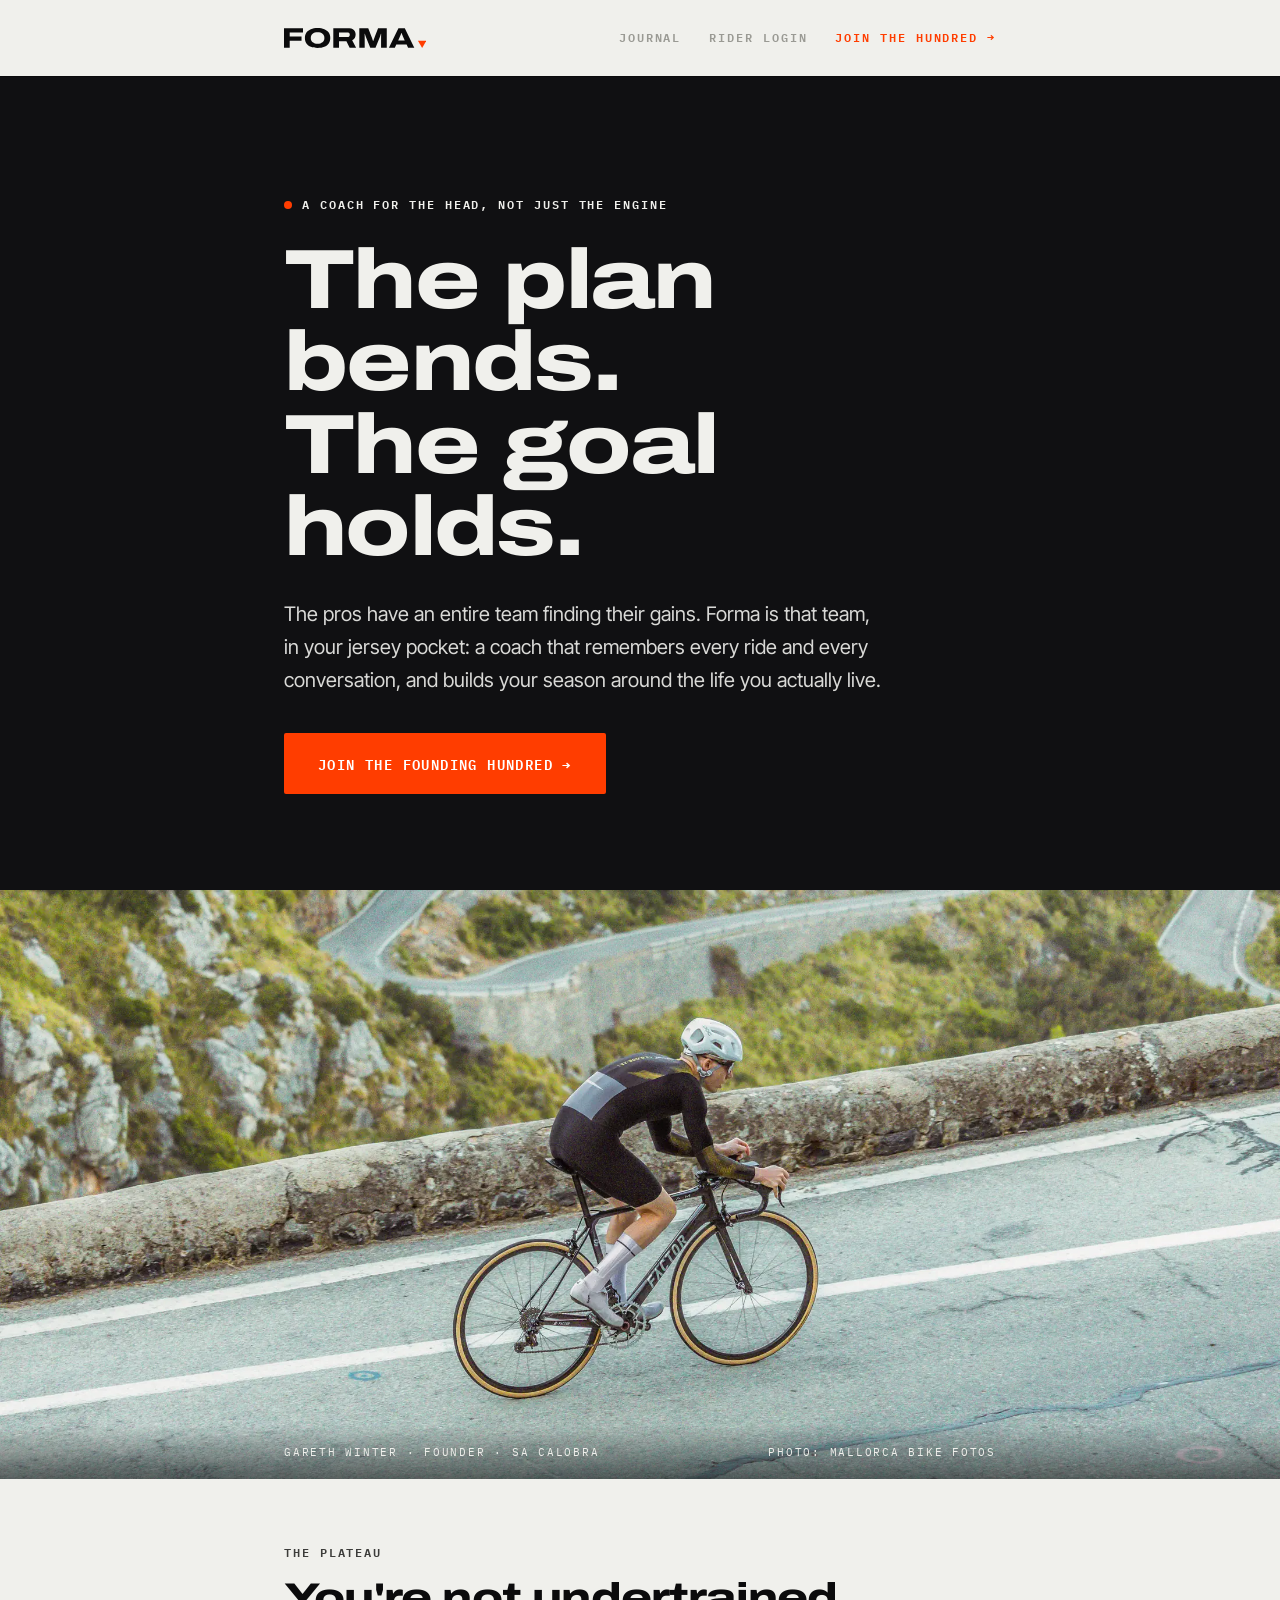
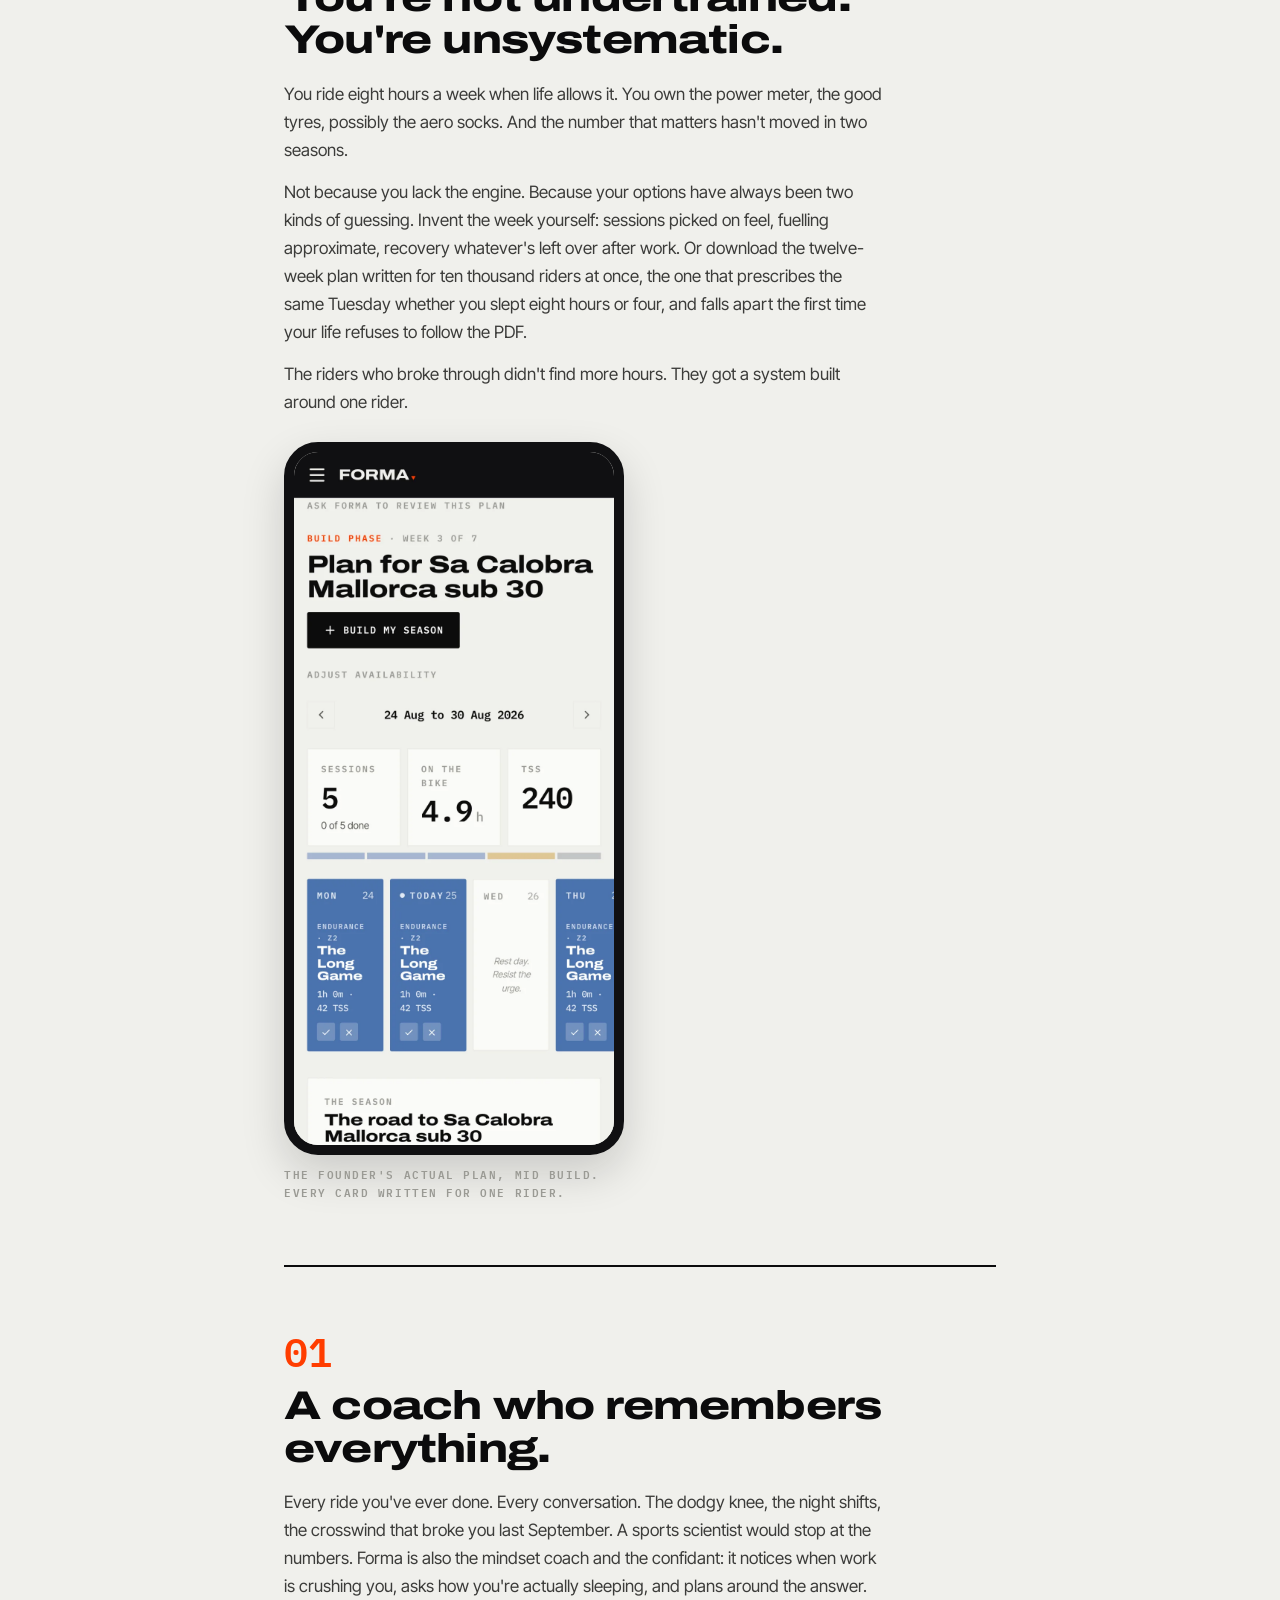
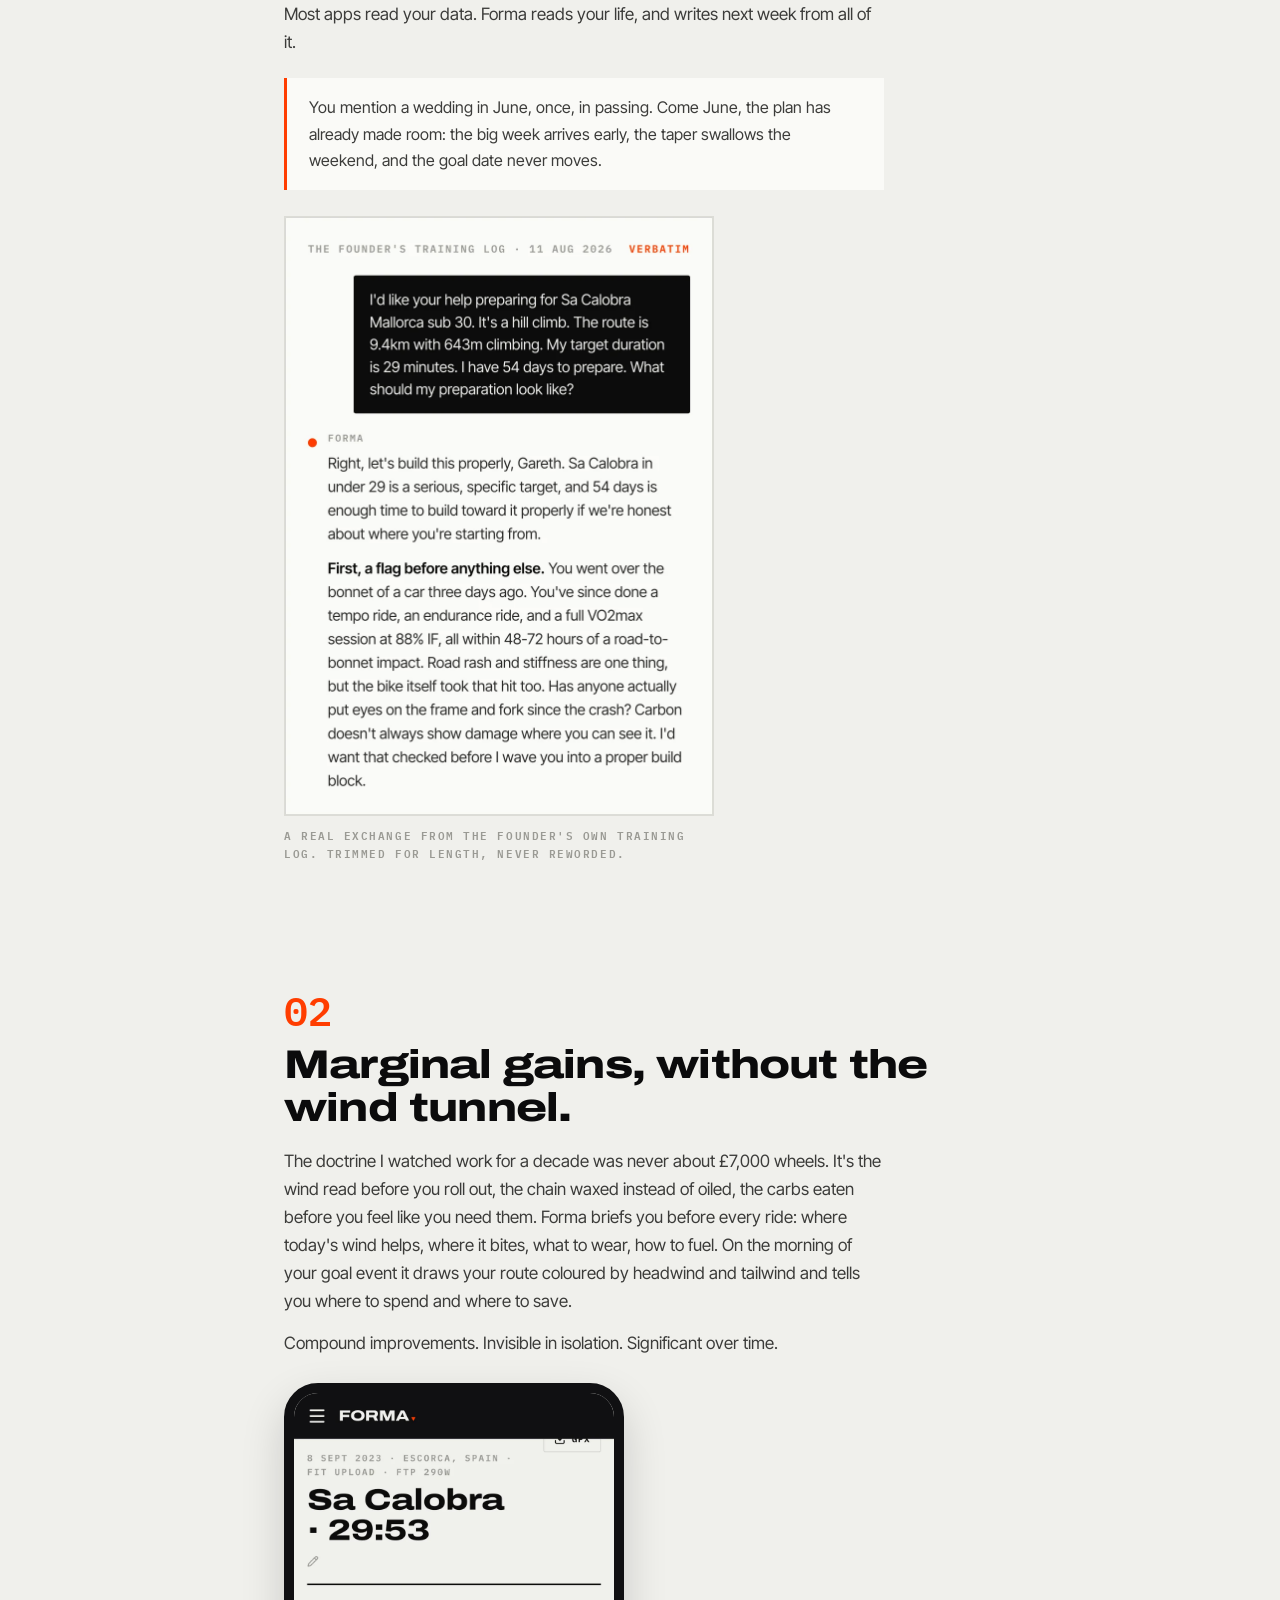
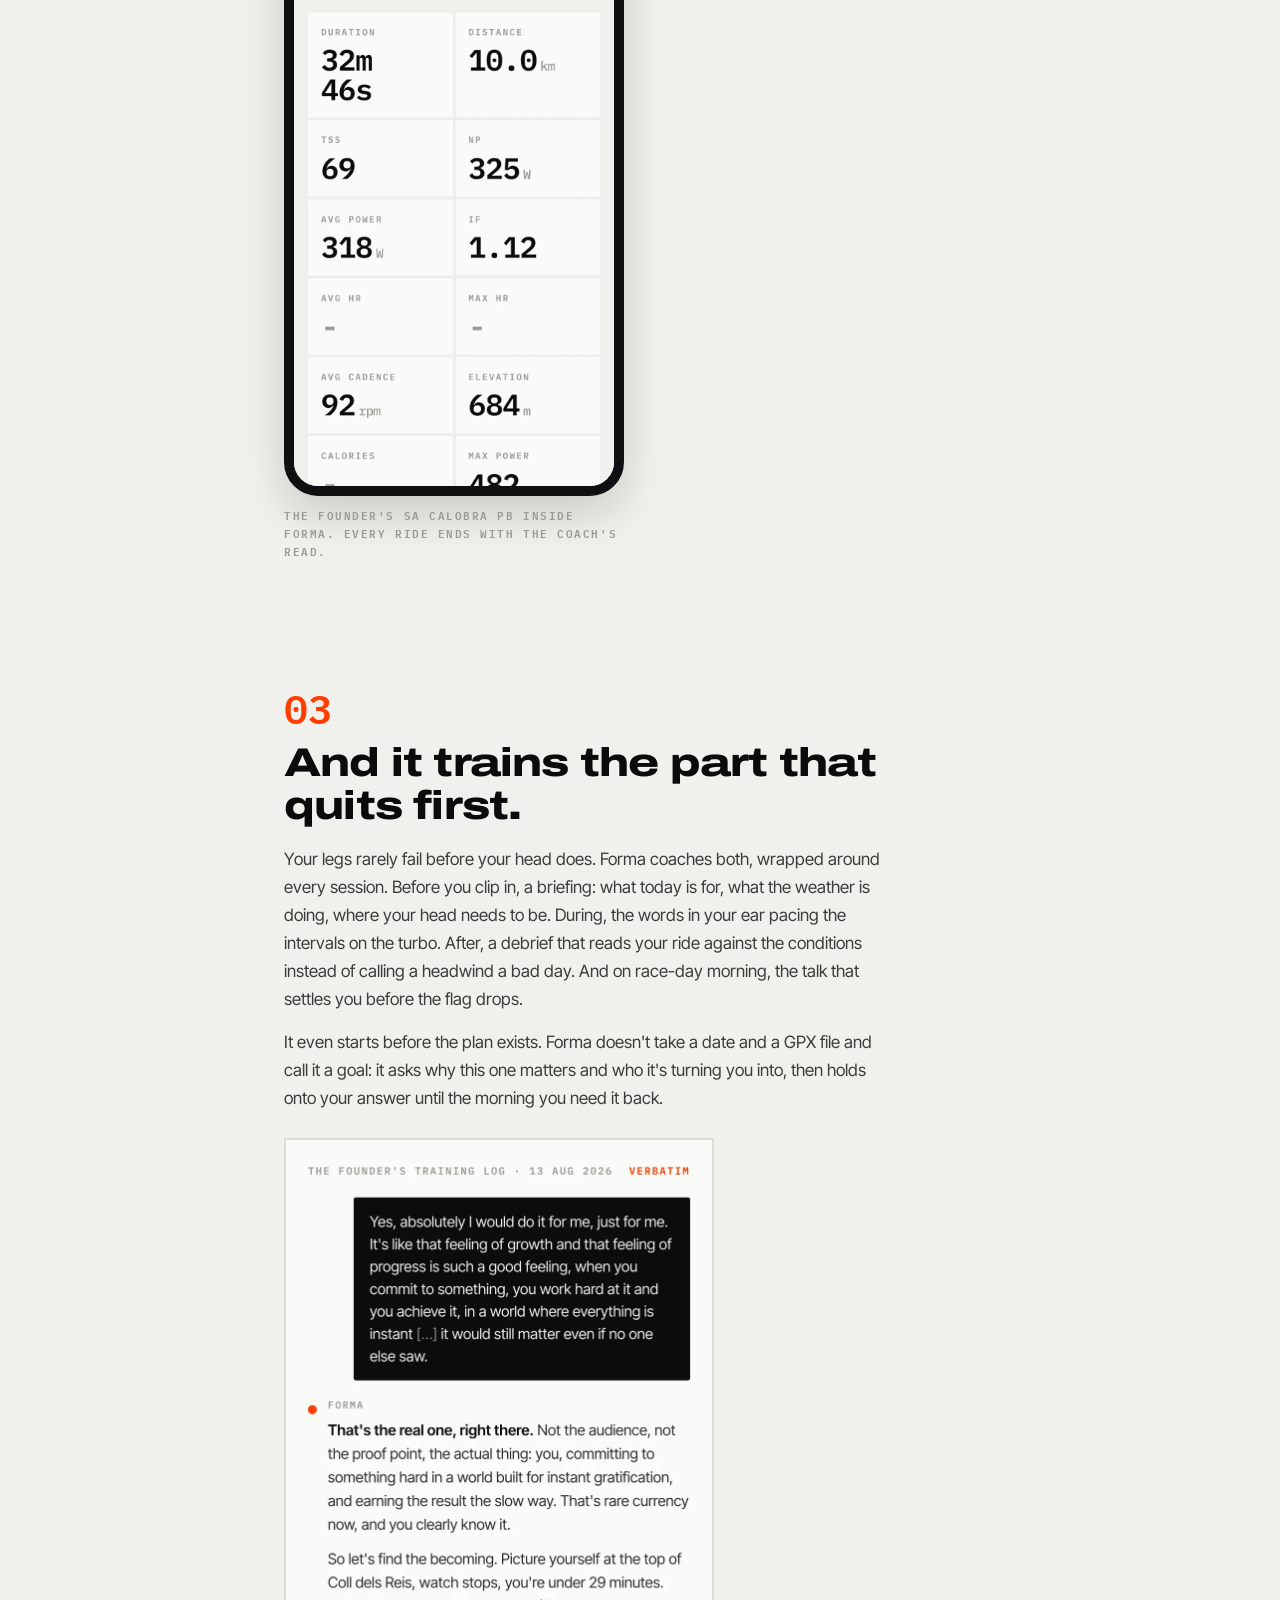
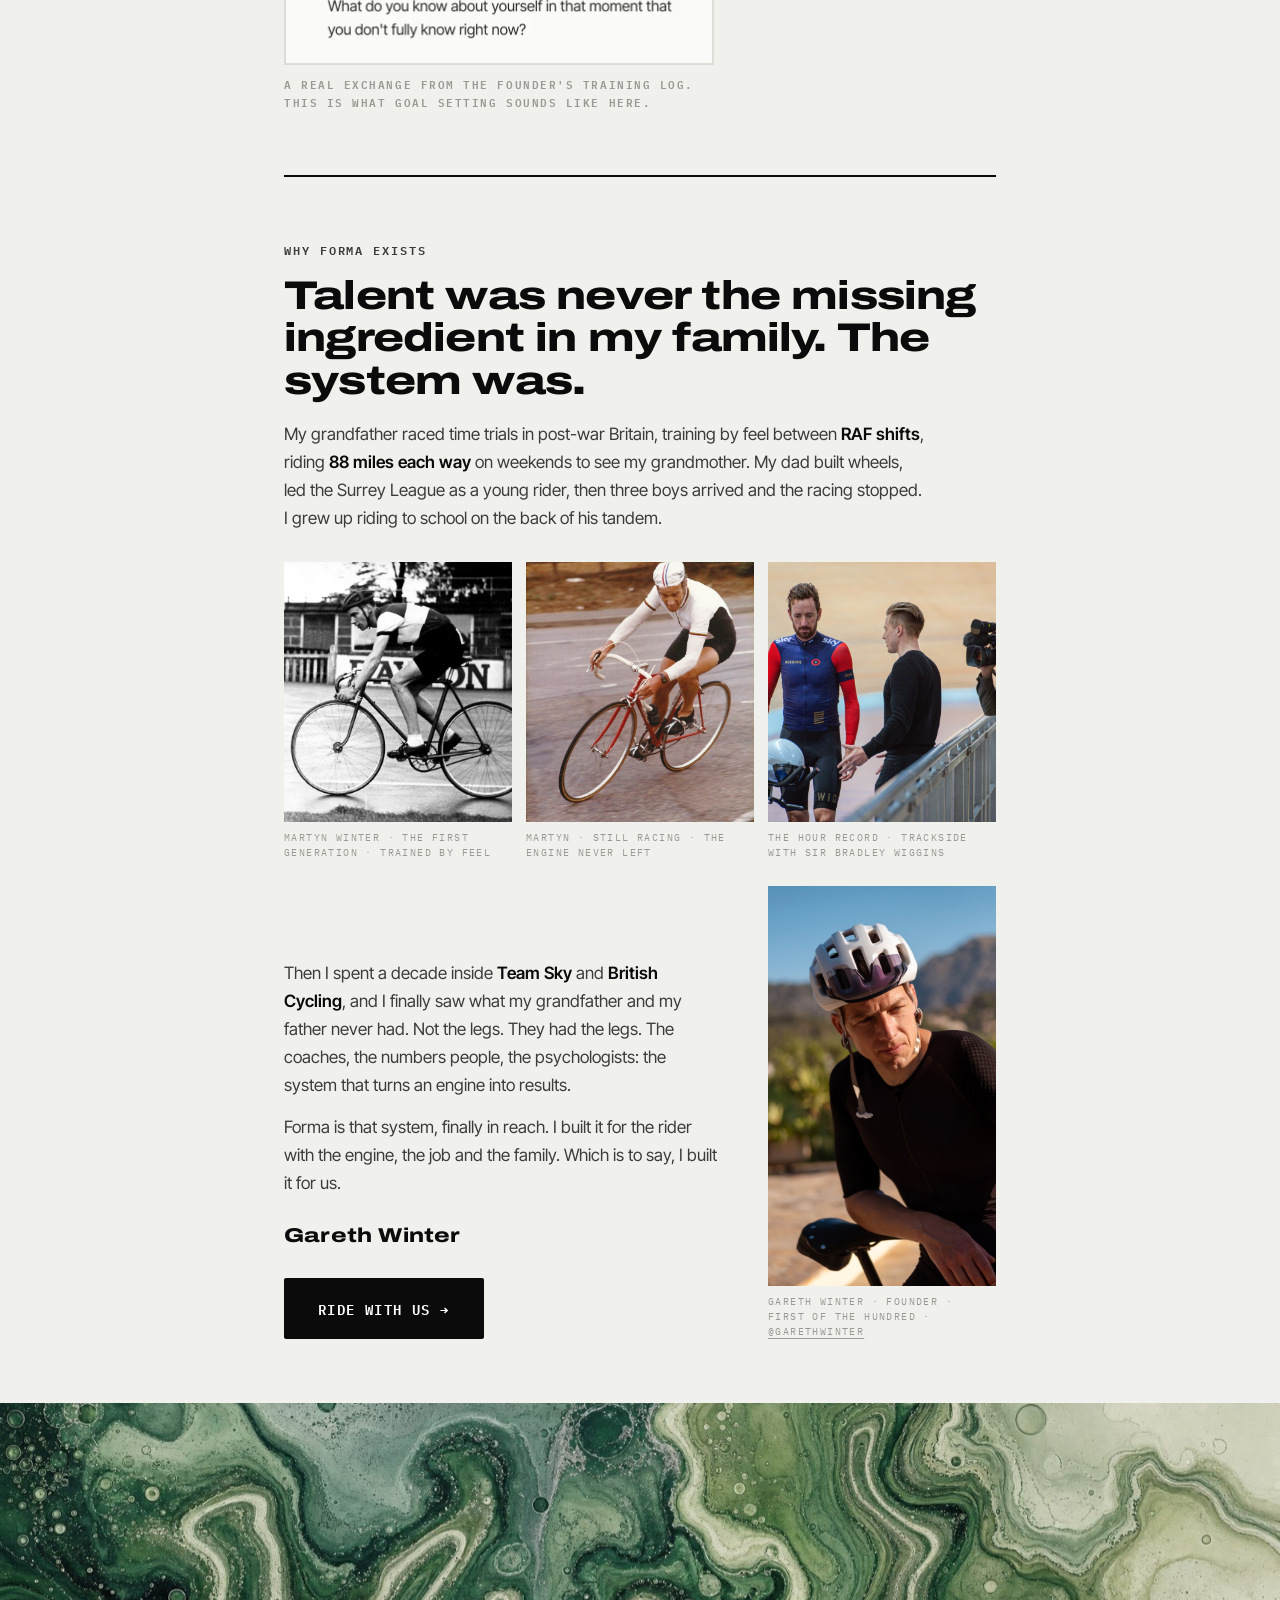
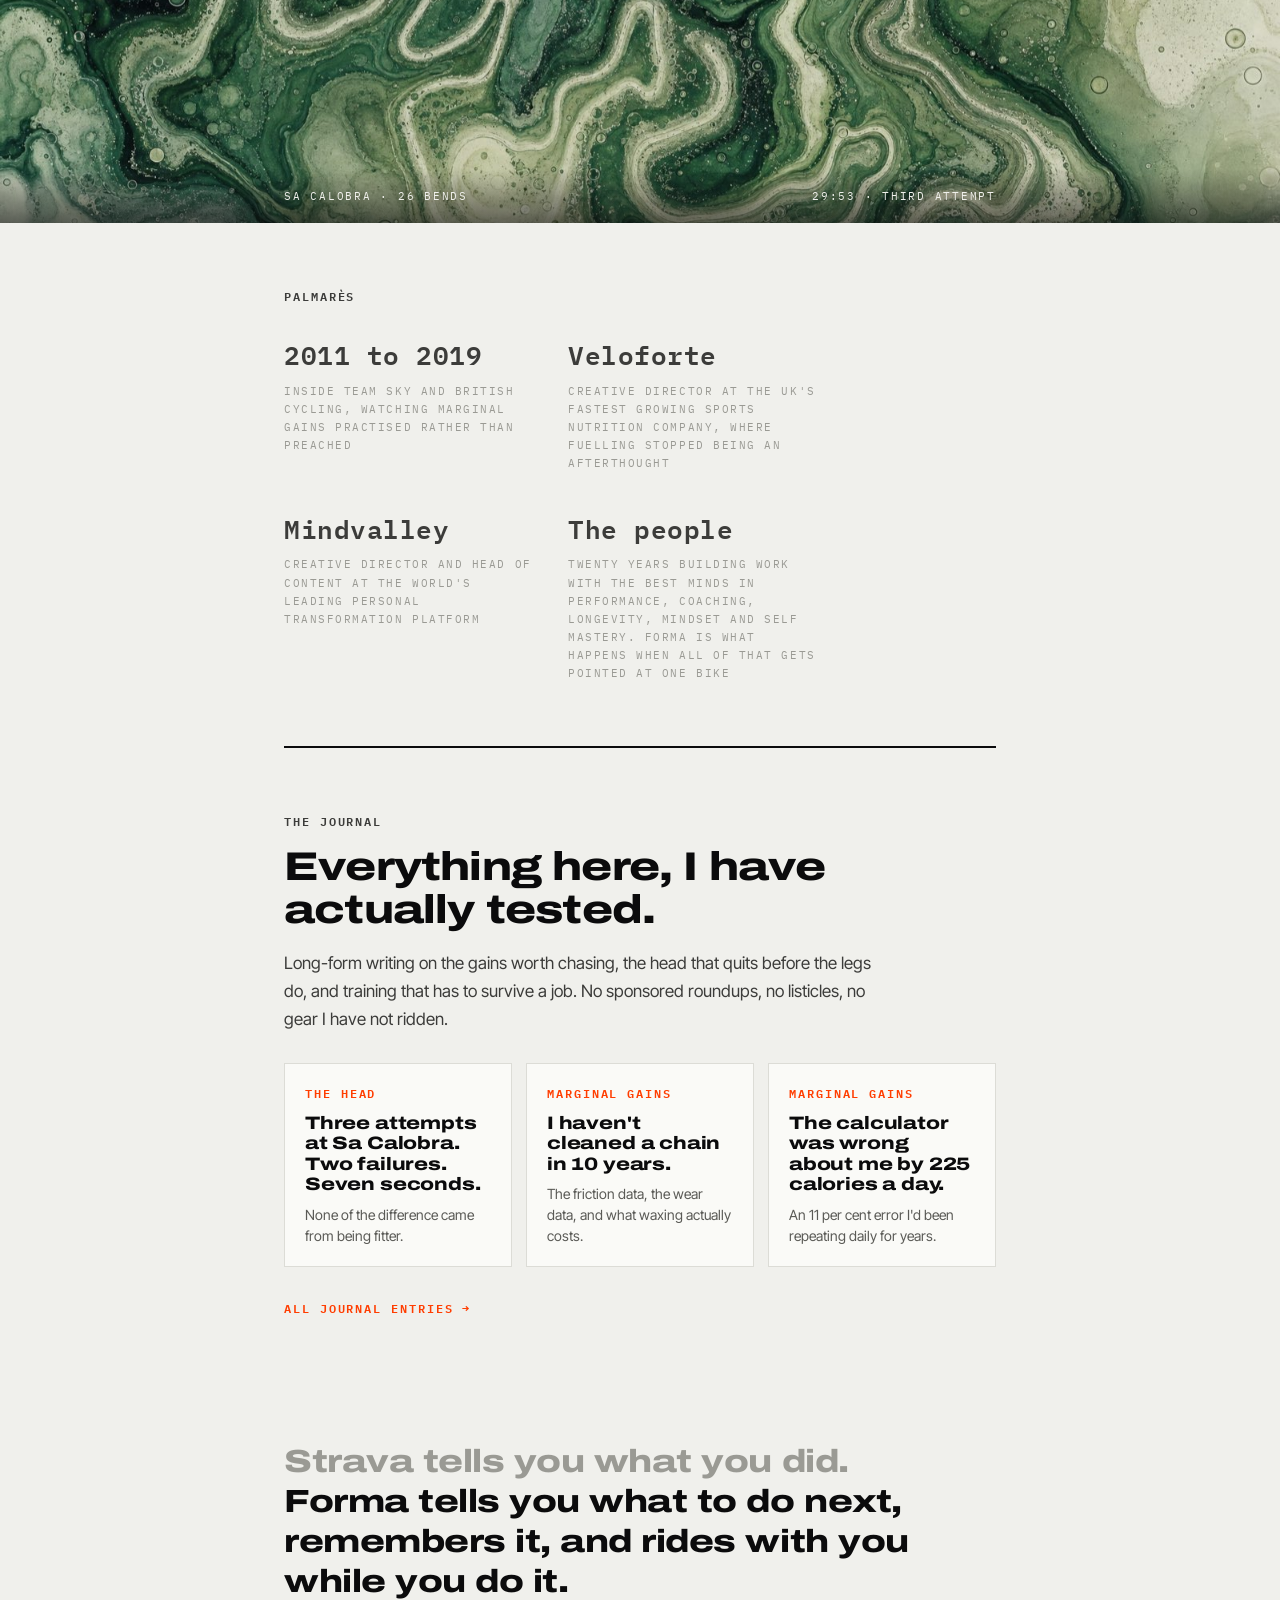
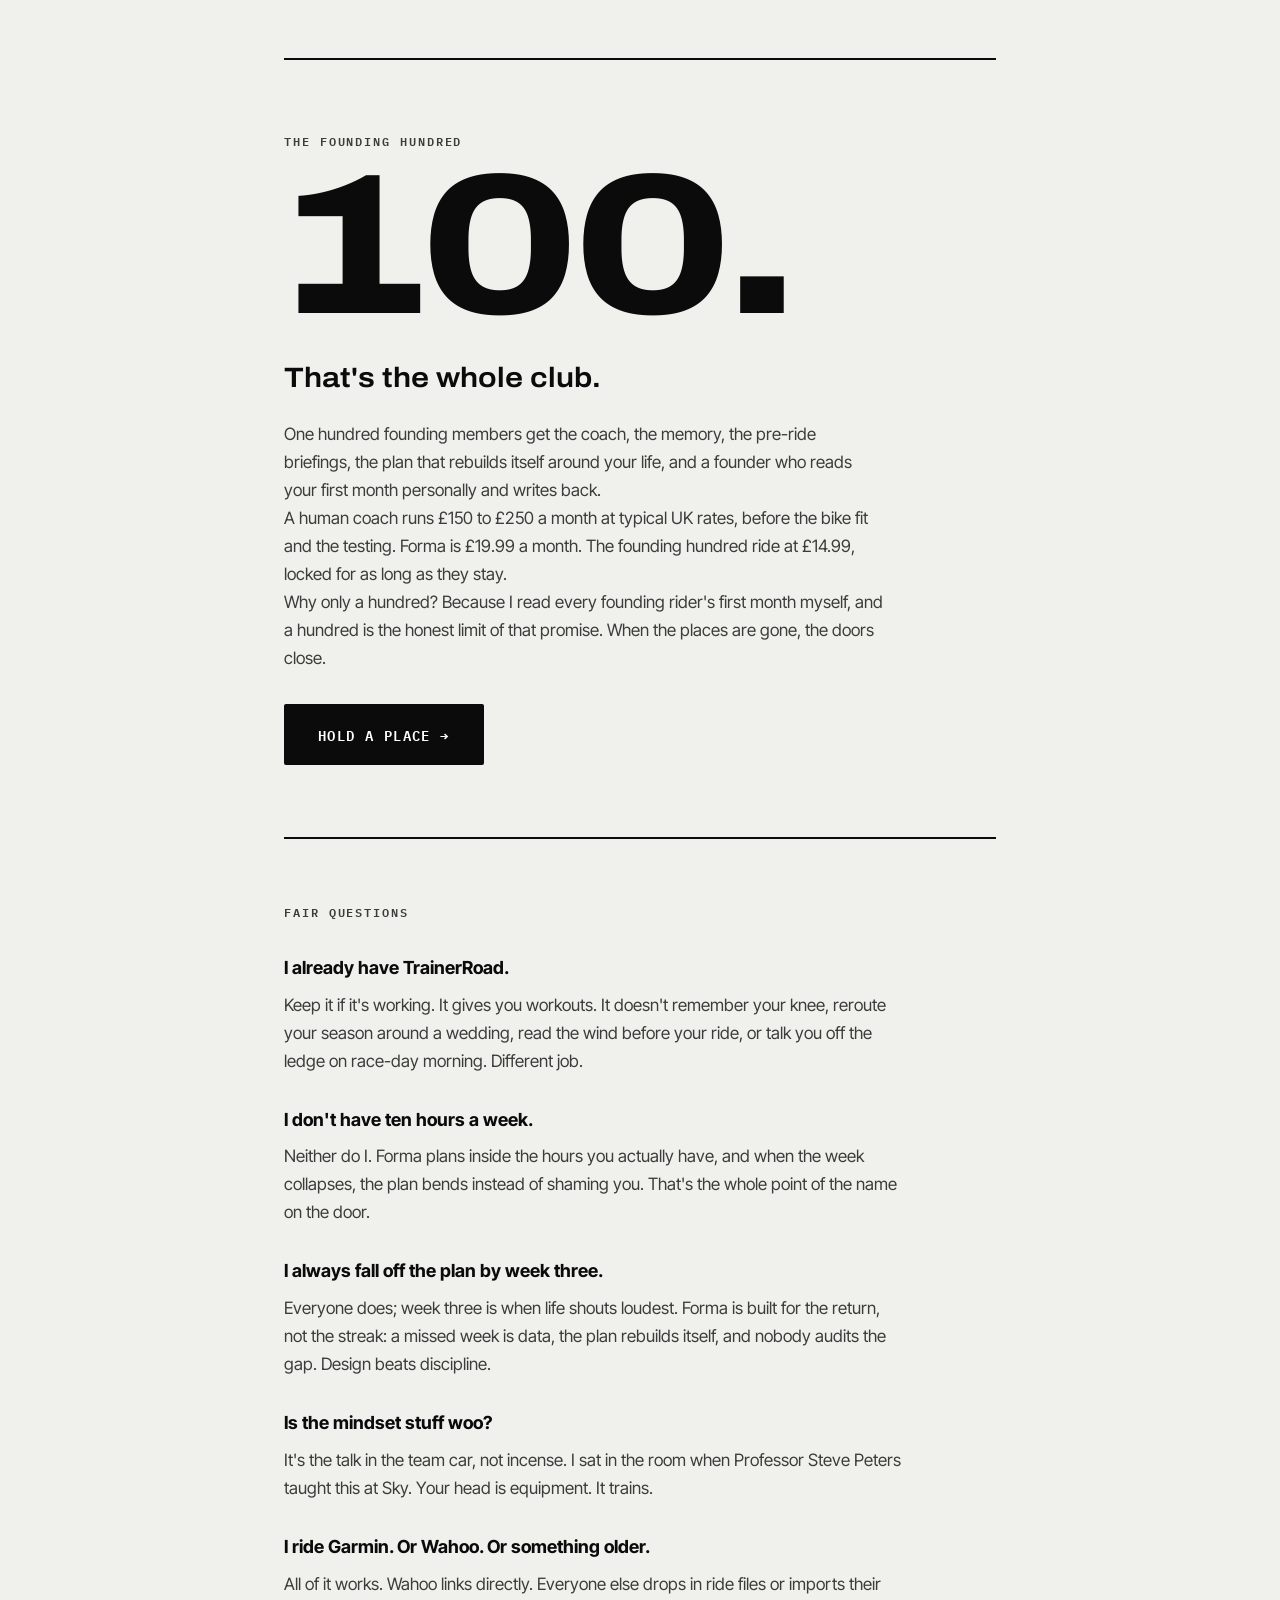
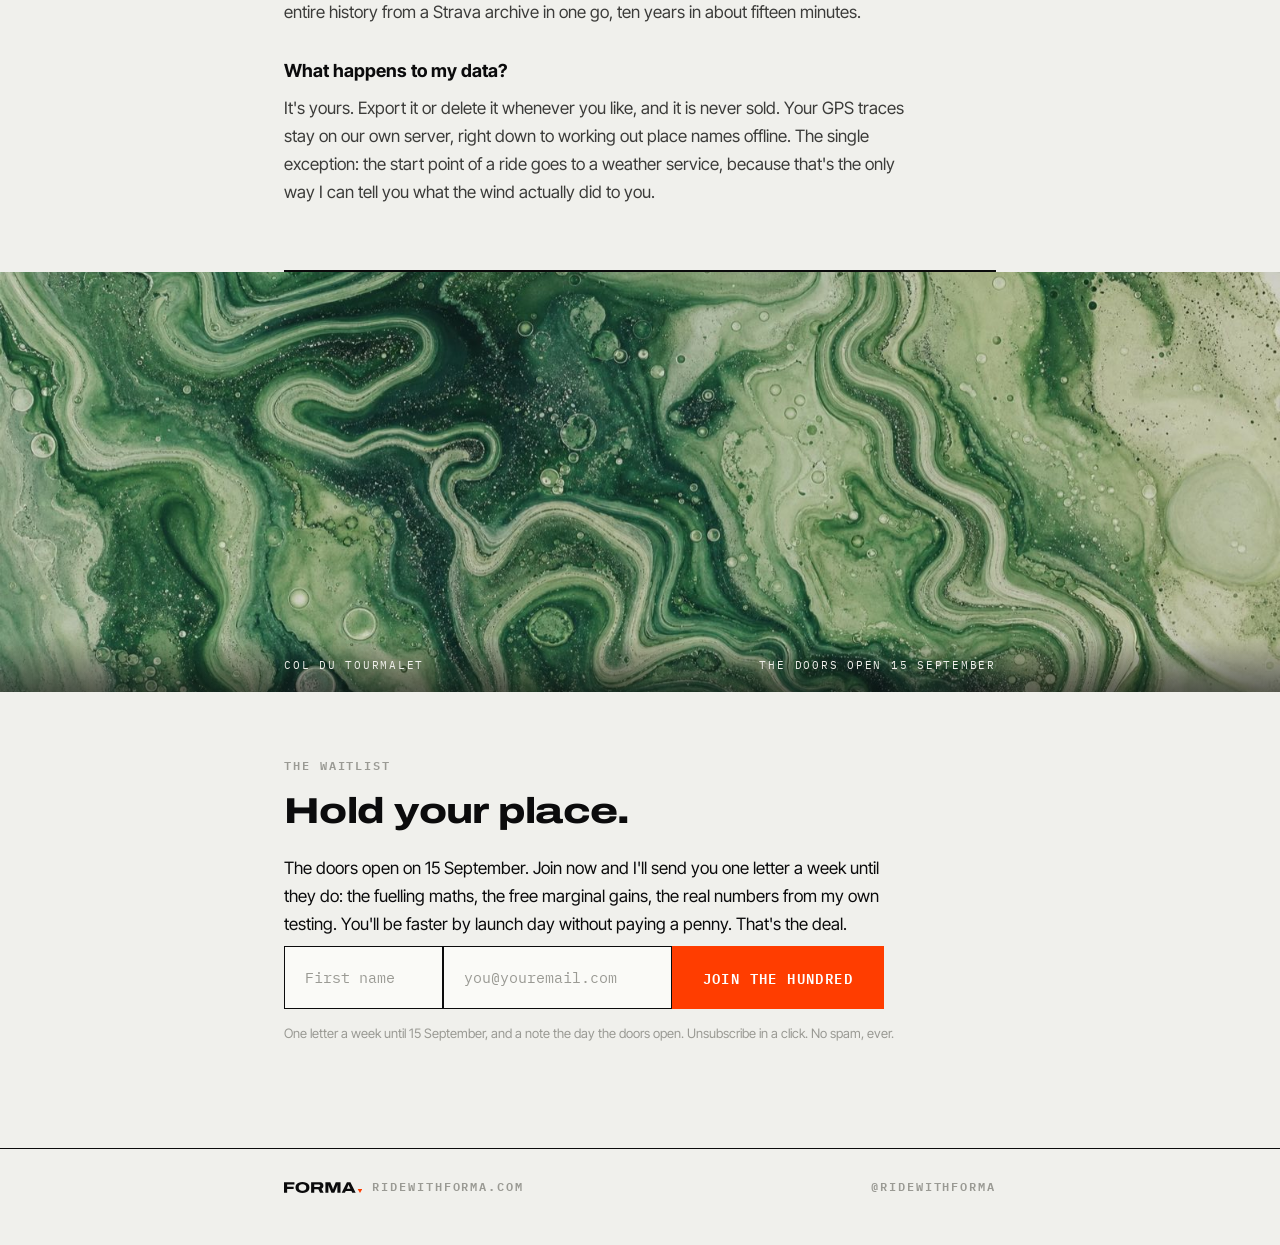
==== commit a580c0f1: "Landing: the founder on Sa Calobra replaces the Ventoux ink band A photograph of the founder directl" ====
--- a/index.html
+++ b/index.html
@@ -164,6 +164,10 @@
   .inkband .cap{position:absolute;left:0;right:0;bottom:0;padding:18px 0;background:linear-gradient(to top,rgba(11,11,12,.55),transparent)}
   .inkband .cap .wrap{display:flex;justify-content:space-between;align-items:baseline}
   .inkband .cap span{font-family:'IBM Plex Mono',monospace;font-size:11px;letter-spacing:.16em;color:#F0F0EC}
+  /* The founder band is a photograph, not ink: taller so the rider and the
+     switchbacks above him both fit, centred so a phone's square crop keeps him. */
+  .founderband img{height:clamp(380px,46vw,640px);object-position:50% 35%}
+  @media (max-width:640px){ .founderband .cap .wrap{flex-direction:column;gap:4px} }
   .proofrow{display:flex;flex-wrap:wrap;gap:34px;margin-top:26px}
   .proofrow .item{max-width:250px}
   .proofrow .big{font-family:'IBM Plex Mono',monospace;font-size:26px;font-weight:600;letter-spacing:.02em}
@@ -227,9 +231,9 @@
     </div>
   </section>
 
-  <section class="inkband">
-    <img src="/img/ventoux.jpg" alt="Mont Ventoux rendered as ink dispersion" loading="lazy" decoding="async">
-    <div class="cap"><div class="wrap"><span>MONT VENTOUX</span><span>THE GIANT OF PROVENCE</span></div></div>
+  <section class="inkband founderband">
+    <img src="/img/founder-sa-calobra.webp" alt="Gareth Winter, Forma's founder, climbing Sa Calobra in Mallorca with the switchbacks below" fetchpriority="high" decoding="async" width="2200" height="1265">
+    <div class="cap"><div class="wrap"><span>GARETH WINTER &middot; FOUNDER &middot; SA CALOBRA</span><span>PHOTO: MALLORCA BIKE FOTOS</span></div></div>
   </section>
 
   <section class="sect reveal">
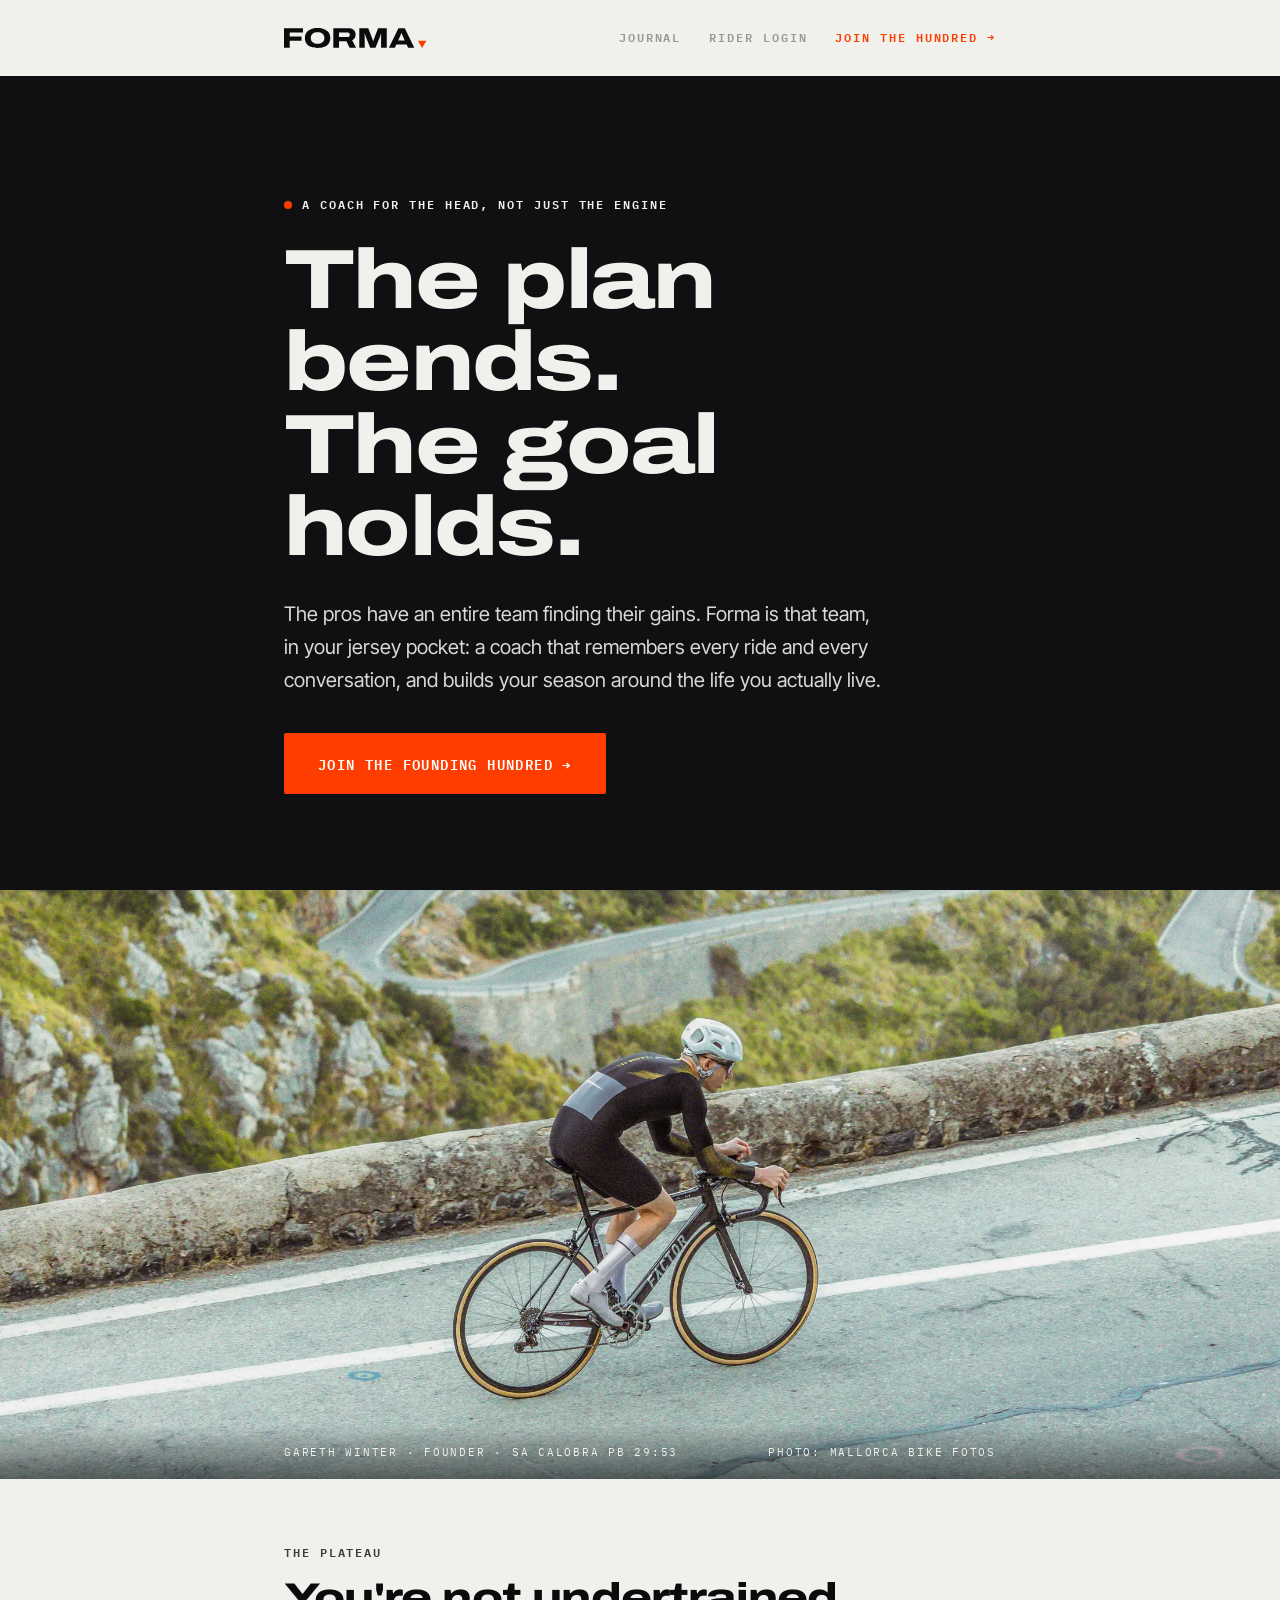
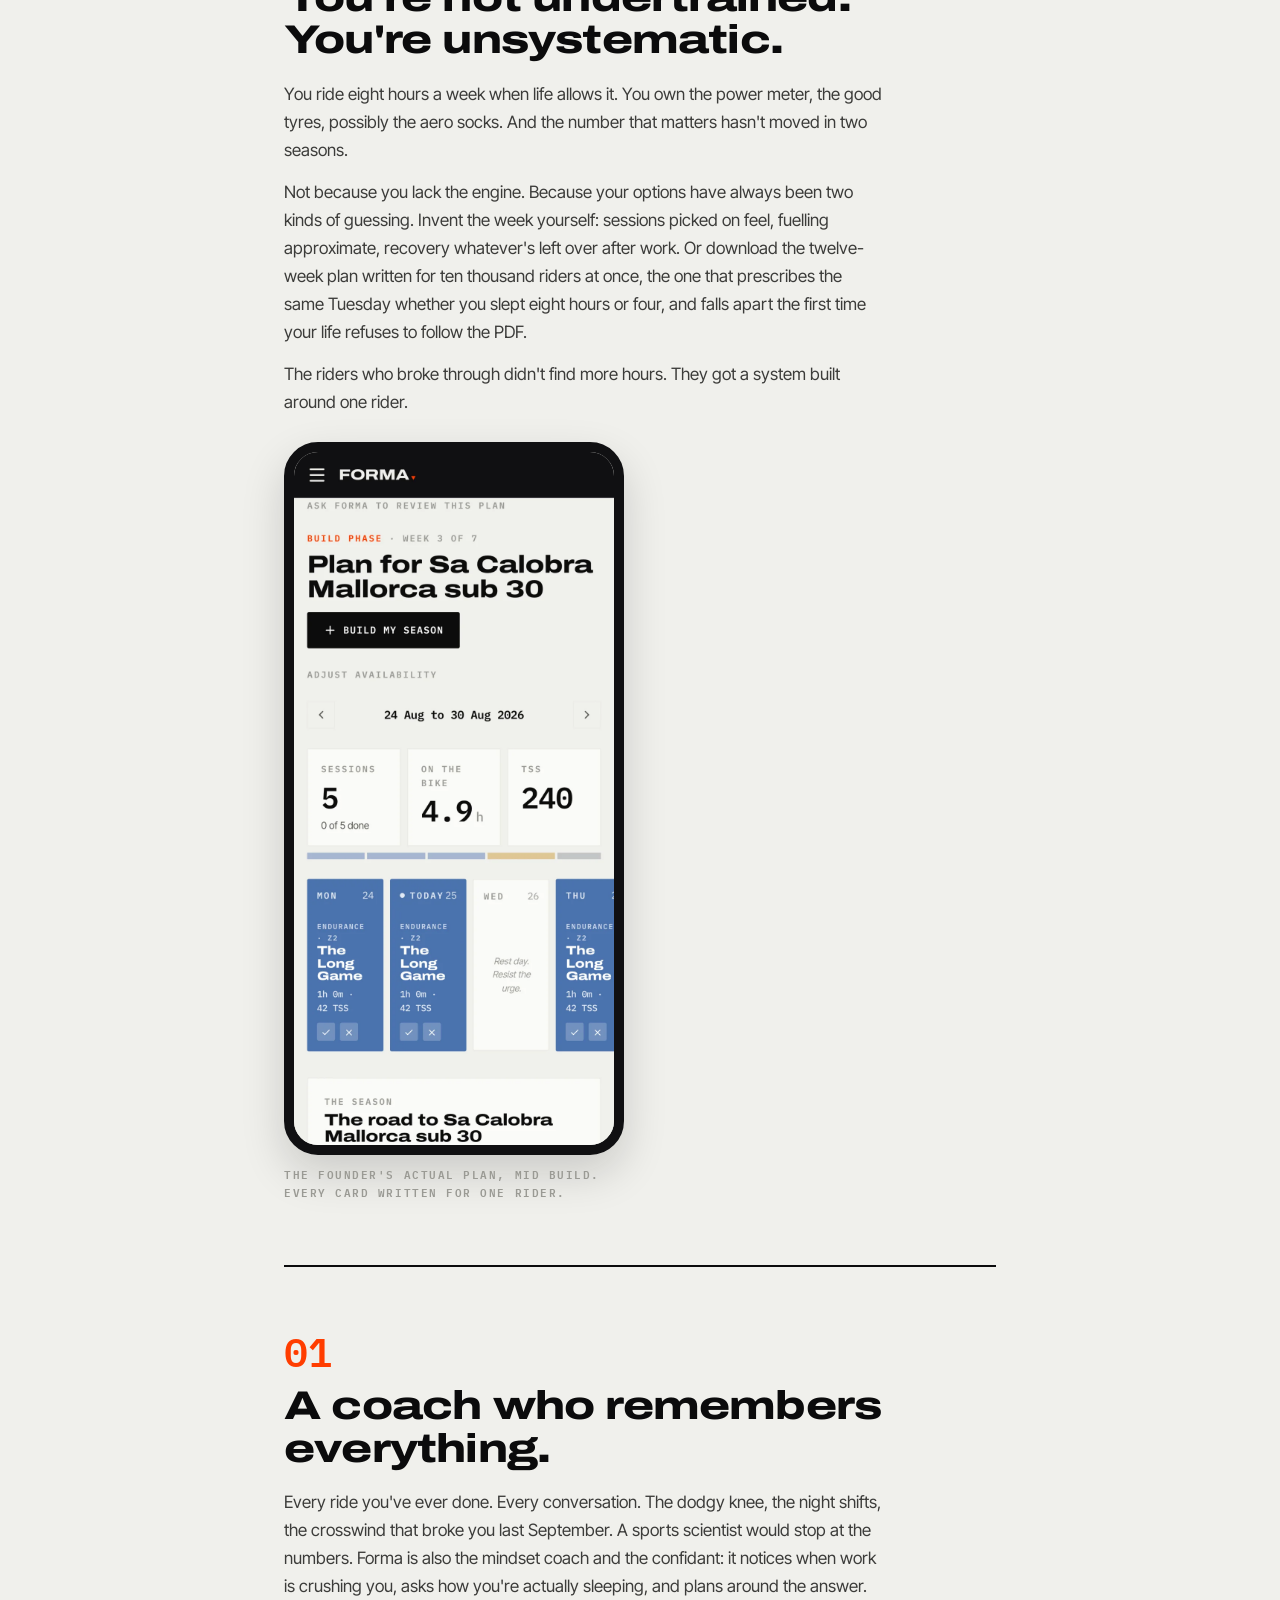
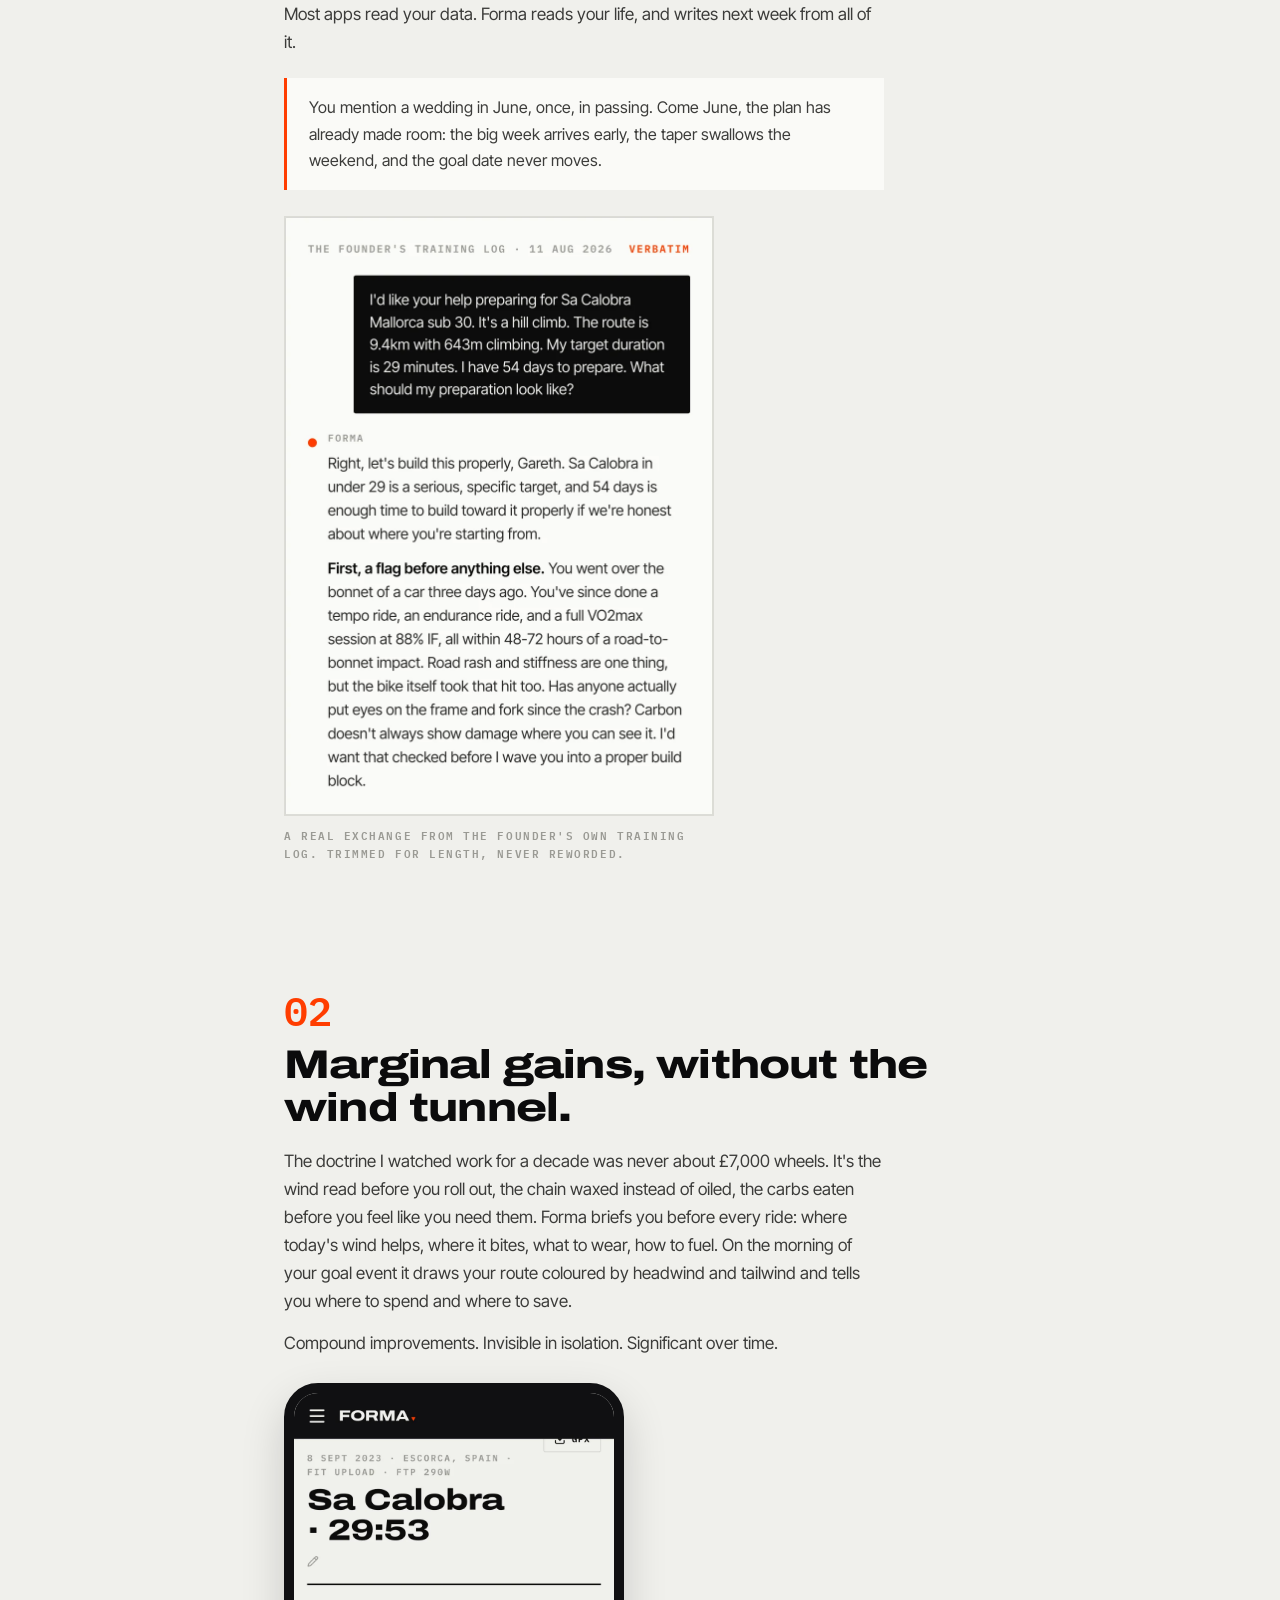
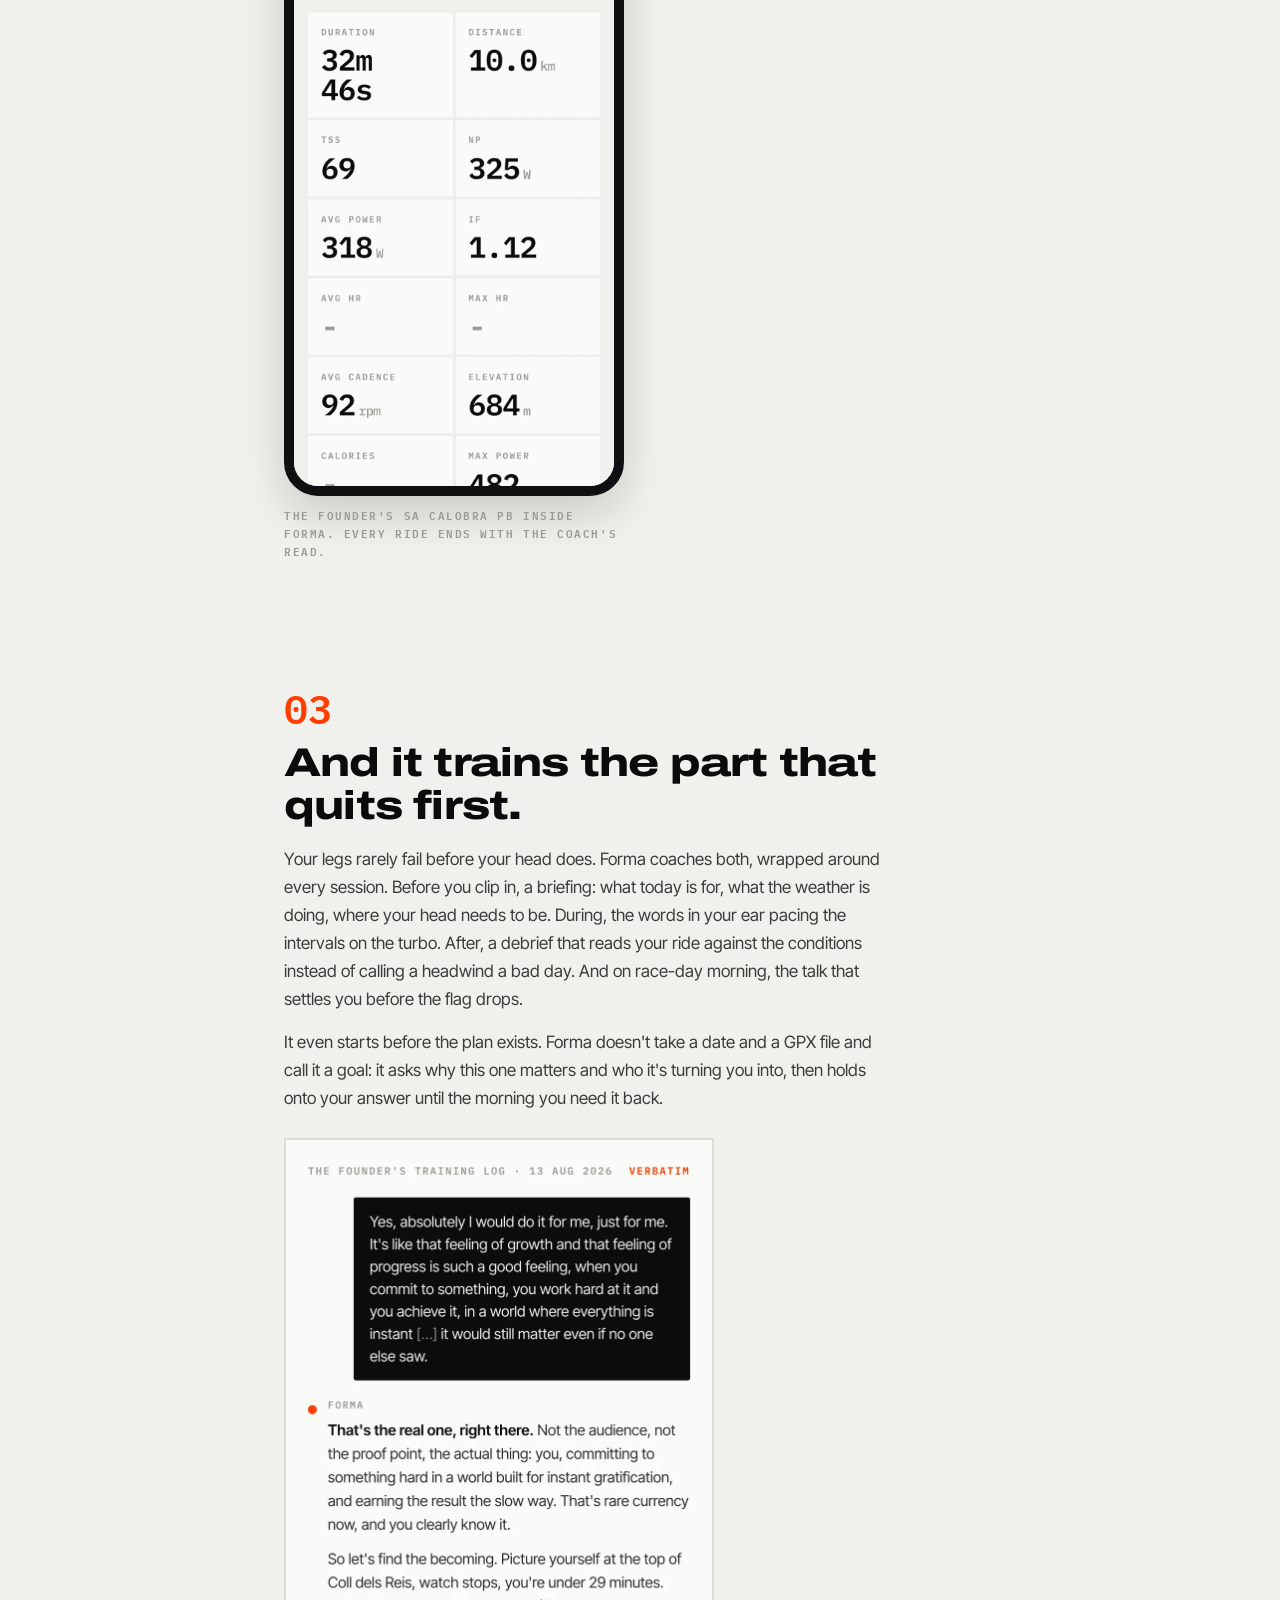
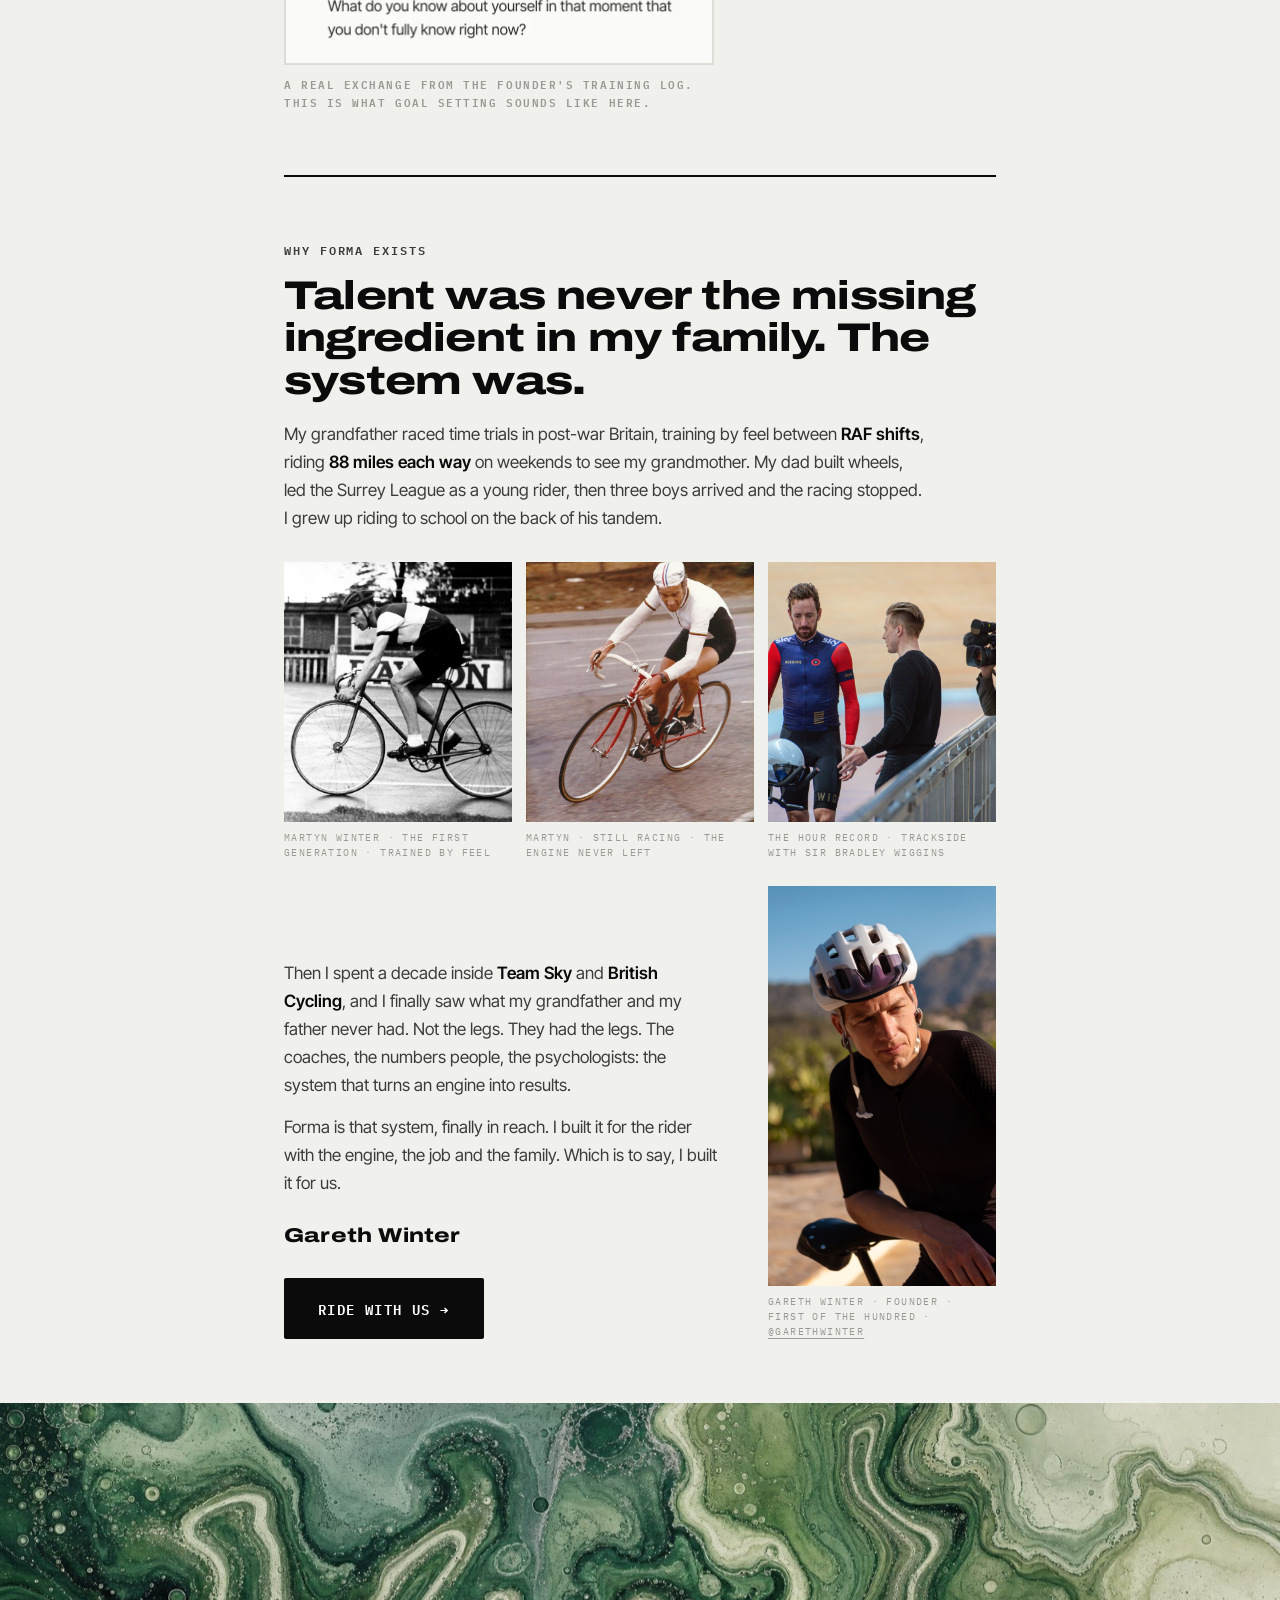
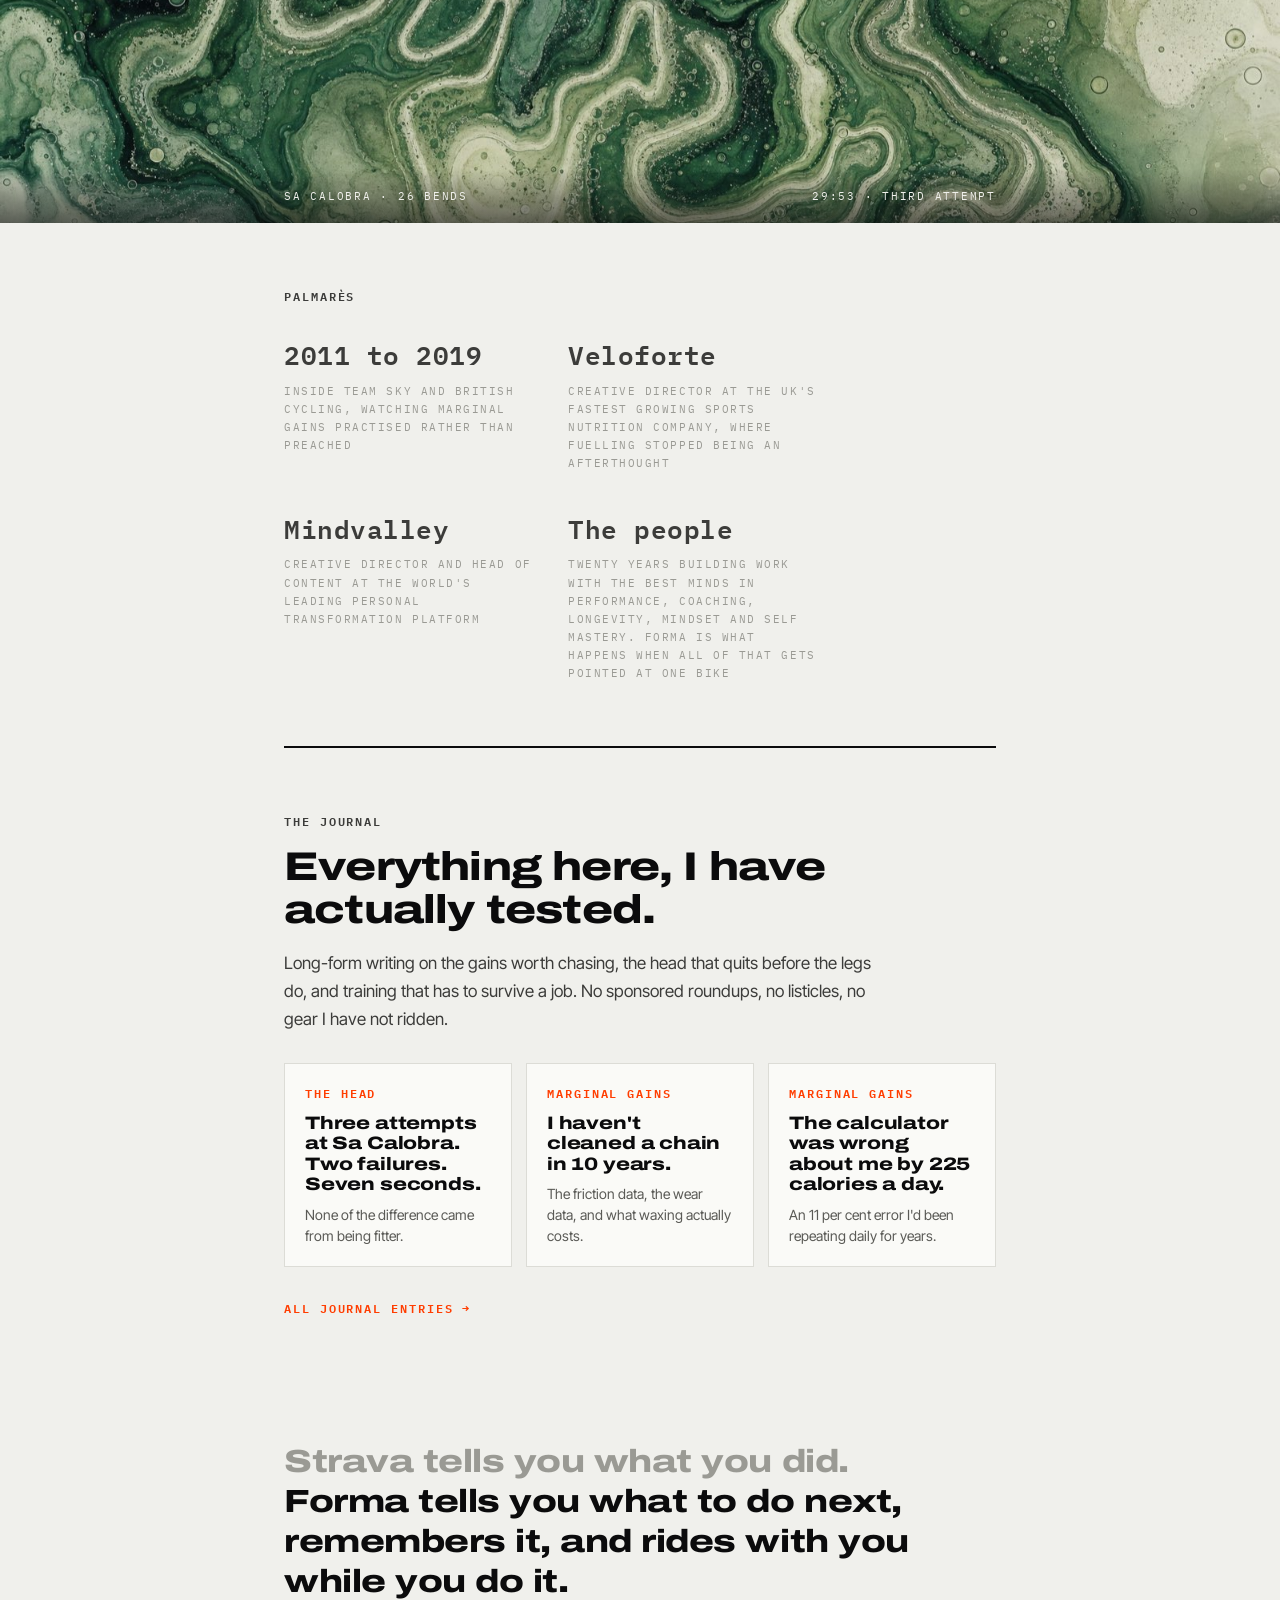
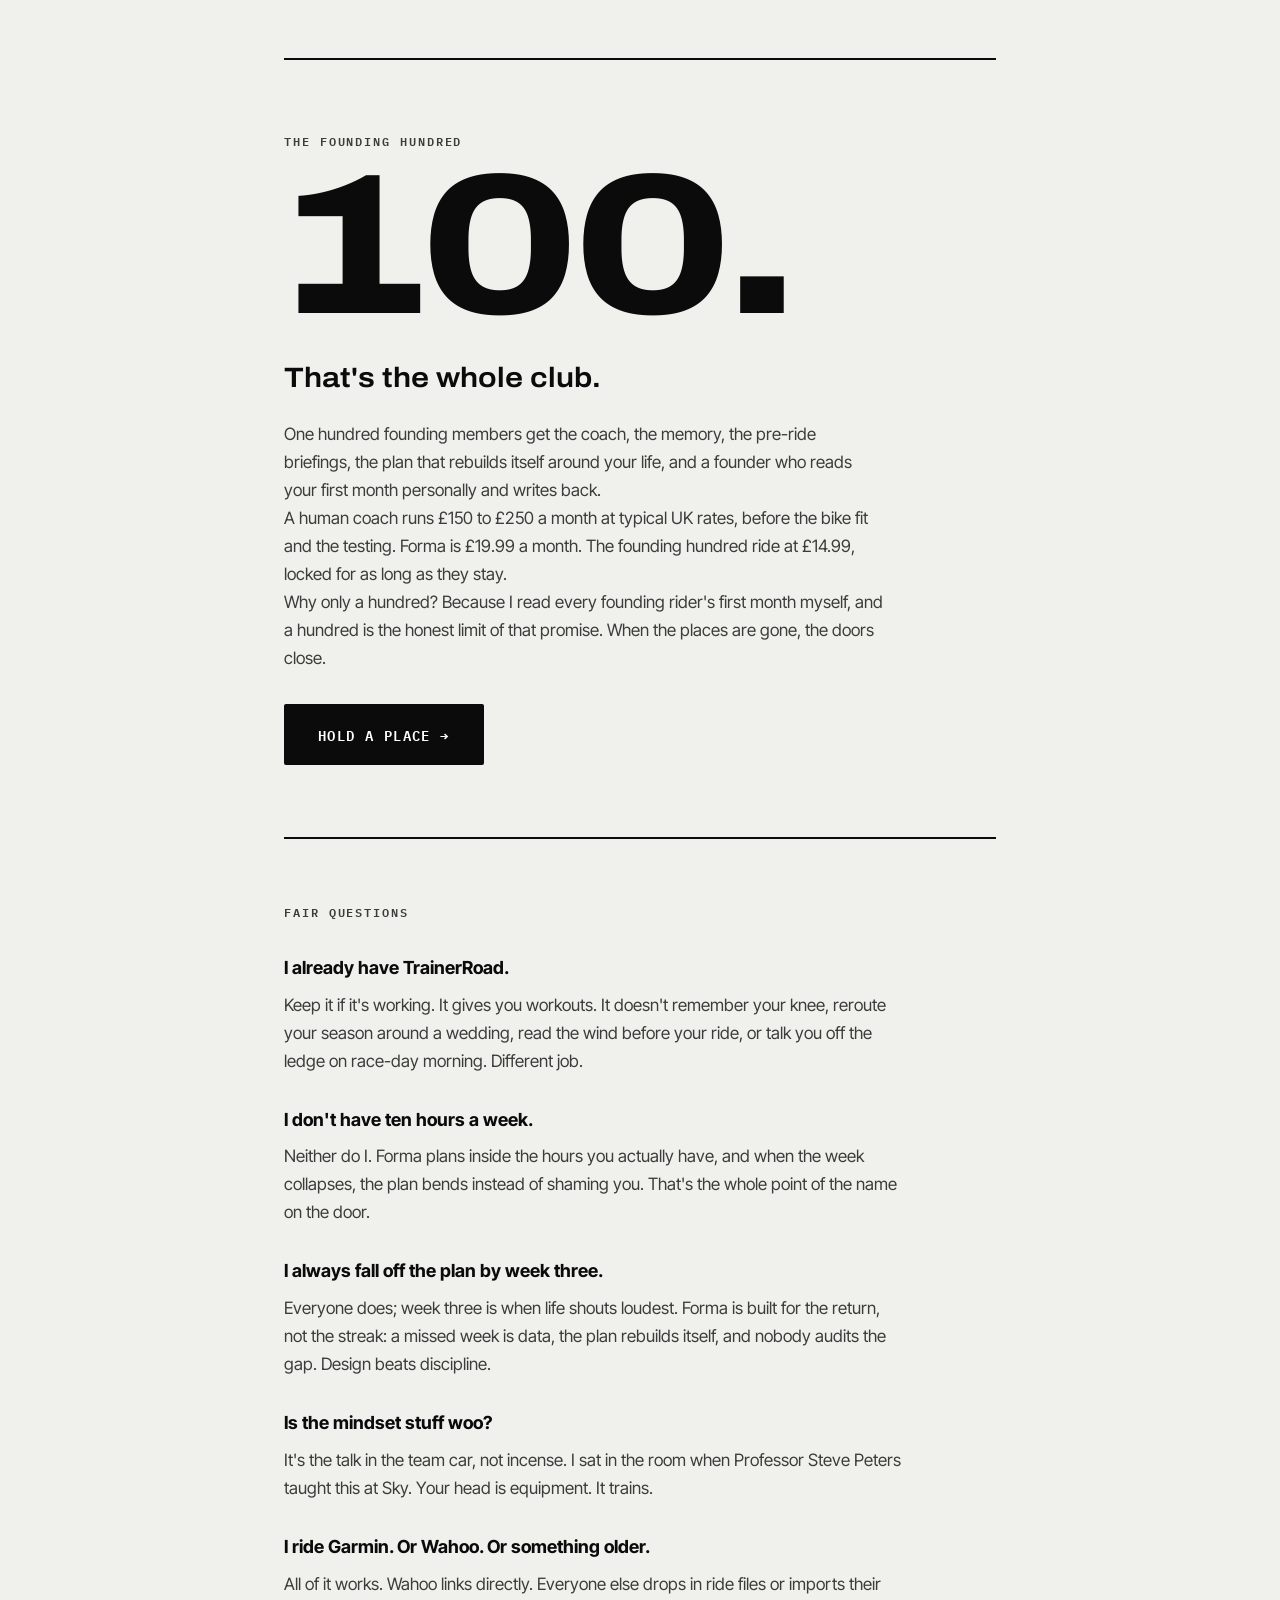
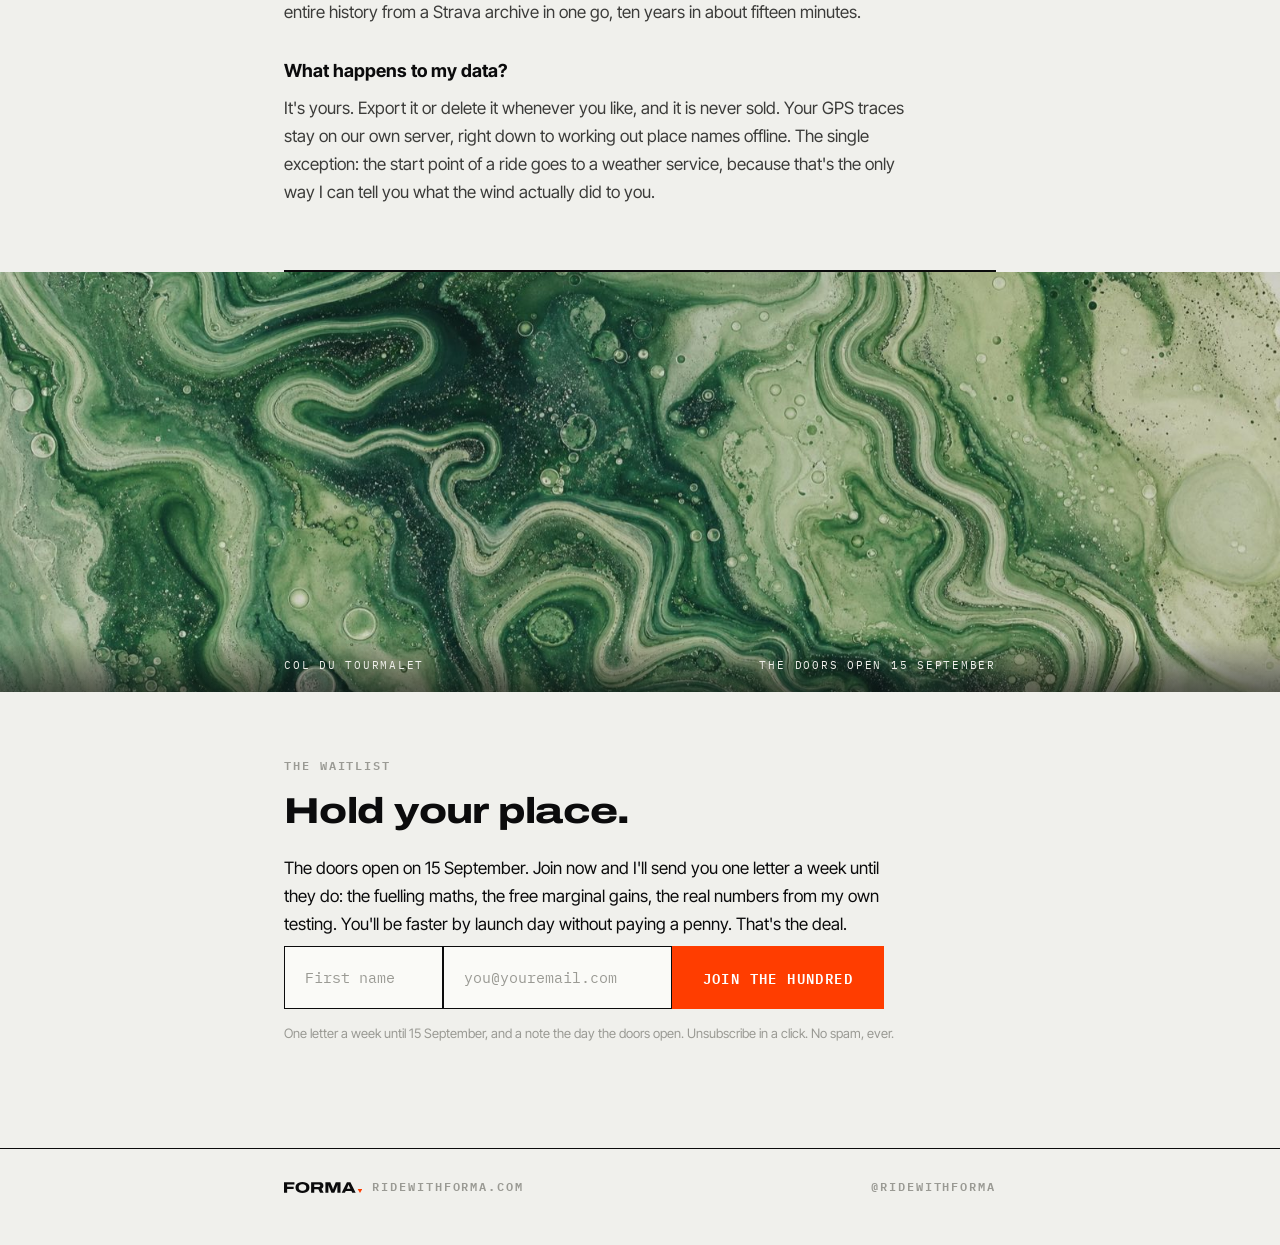
==== commit 81bf7e83: "Landing: Sa Calobra PB 29:53 in the founder band caption Co-Authored-By: Claude Opus 5.5 <noreply@an" ====
--- a/index.html
+++ b/index.html
@@ -167,7 +167,7 @@
   /* The founder band is a photograph, not ink: taller so the rider and the
      switchbacks above him both fit, centred so a phone's square crop keeps him. */
   .founderband img{height:clamp(380px,46vw,640px);object-position:50% 35%}
-  @media (max-width:640px){ .founderband .cap .wrap{flex-direction:column;gap:4px} }
+  @media (max-width:640px){ .founderband .cap .wrap{flex-direction:column;gap:4px} .founderband .pbsep{display:none} .founderband .cap span .nb{display:block} }
   .proofrow{display:flex;flex-wrap:wrap;gap:34px;margin-top:26px}
   .proofrow .item{max-width:250px}
   .proofrow .big{font-family:'IBM Plex Mono',monospace;font-size:26px;font-weight:600;letter-spacing:.02em}
@@ -233,7 +233,7 @@
 
   <section class="inkband founderband">
     <img src="/img/founder-sa-calobra.webp" alt="Gareth Winter, Forma's founder, climbing Sa Calobra in Mallorca with the switchbacks below" fetchpriority="high" decoding="async" width="2200" height="1265">
-    <div class="cap"><div class="wrap"><span>GARETH WINTER &middot; FOUNDER &middot; SA CALOBRA</span><span>PHOTO: MALLORCA BIKE FOTOS</span></div></div>
+    <div class="cap"><div class="wrap"><span>GARETH WINTER &middot; FOUNDER <span class="pbsep">&middot; </span><span class="nb">SA CALOBRA PB 29:53</span></span><span>PHOTO: MALLORCA BIKE FOTOS</span></div></div>
   </section>
 
   <section class="sect reveal">
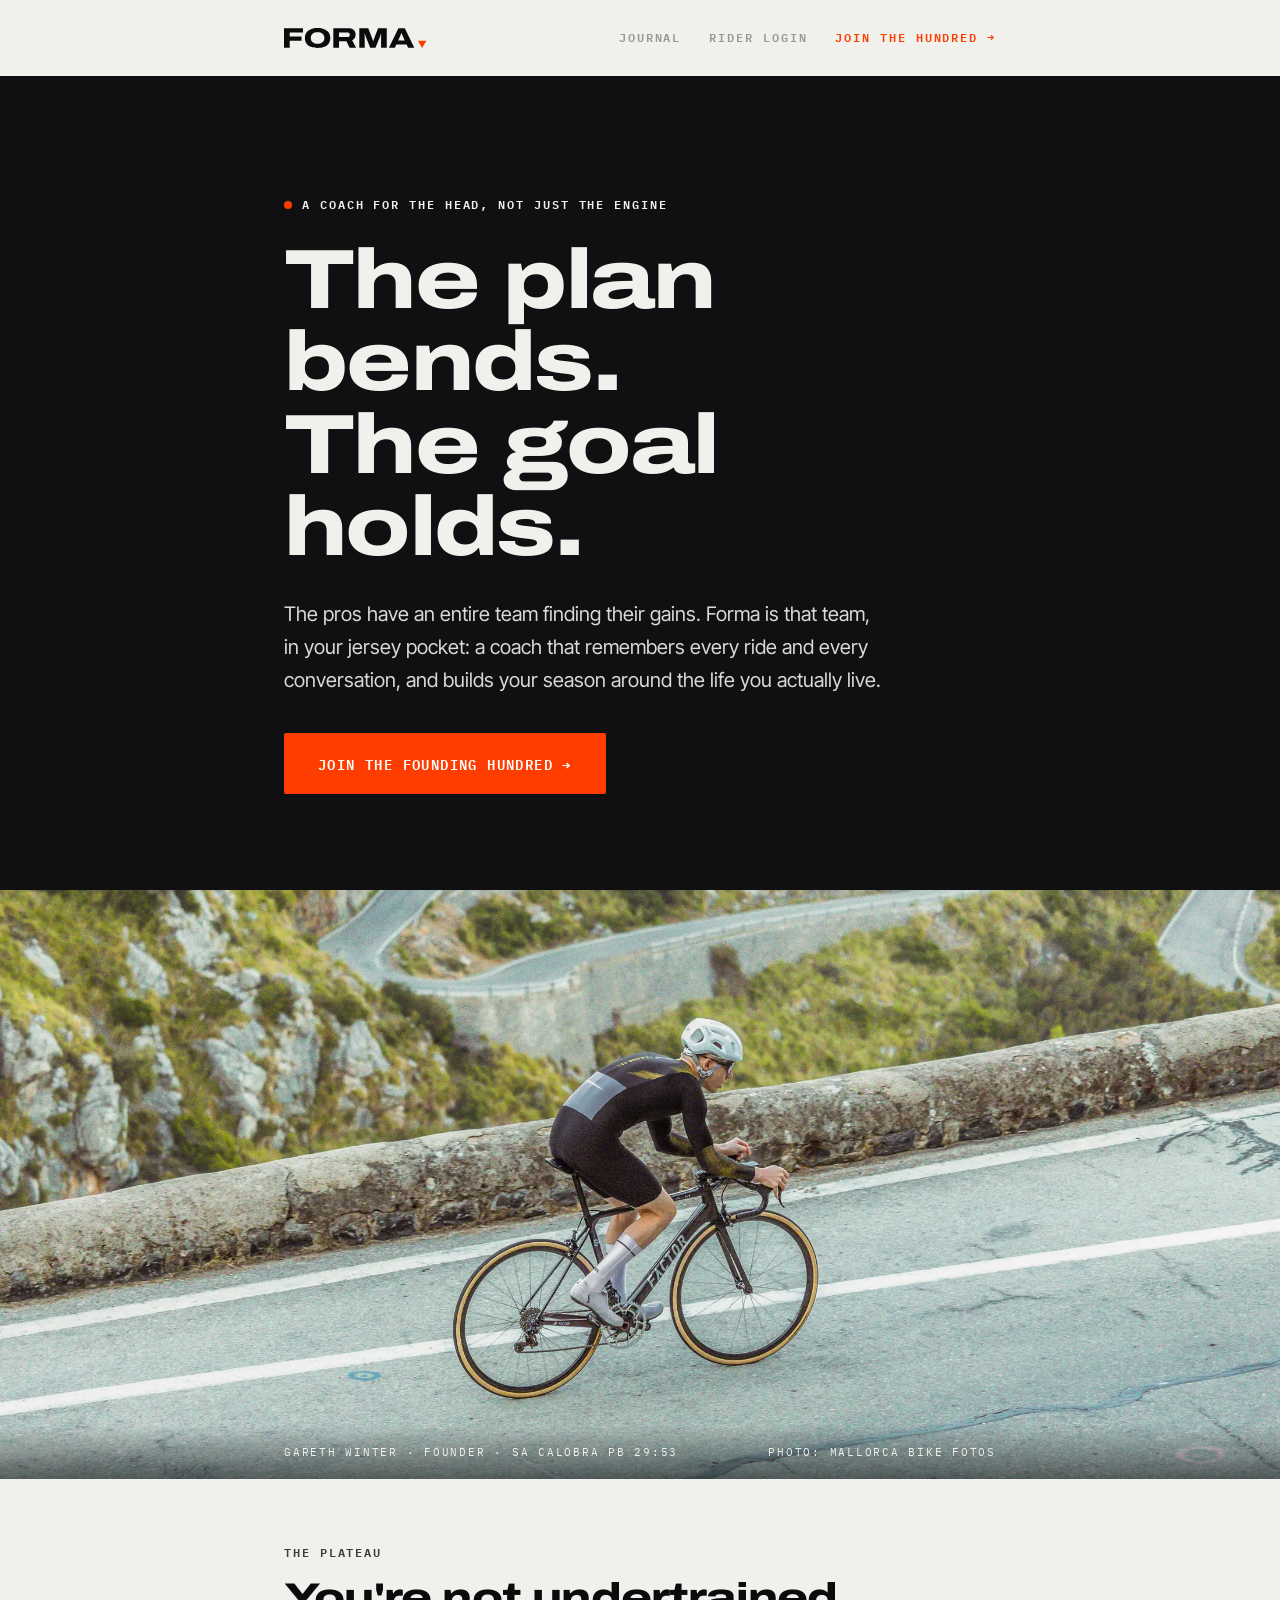
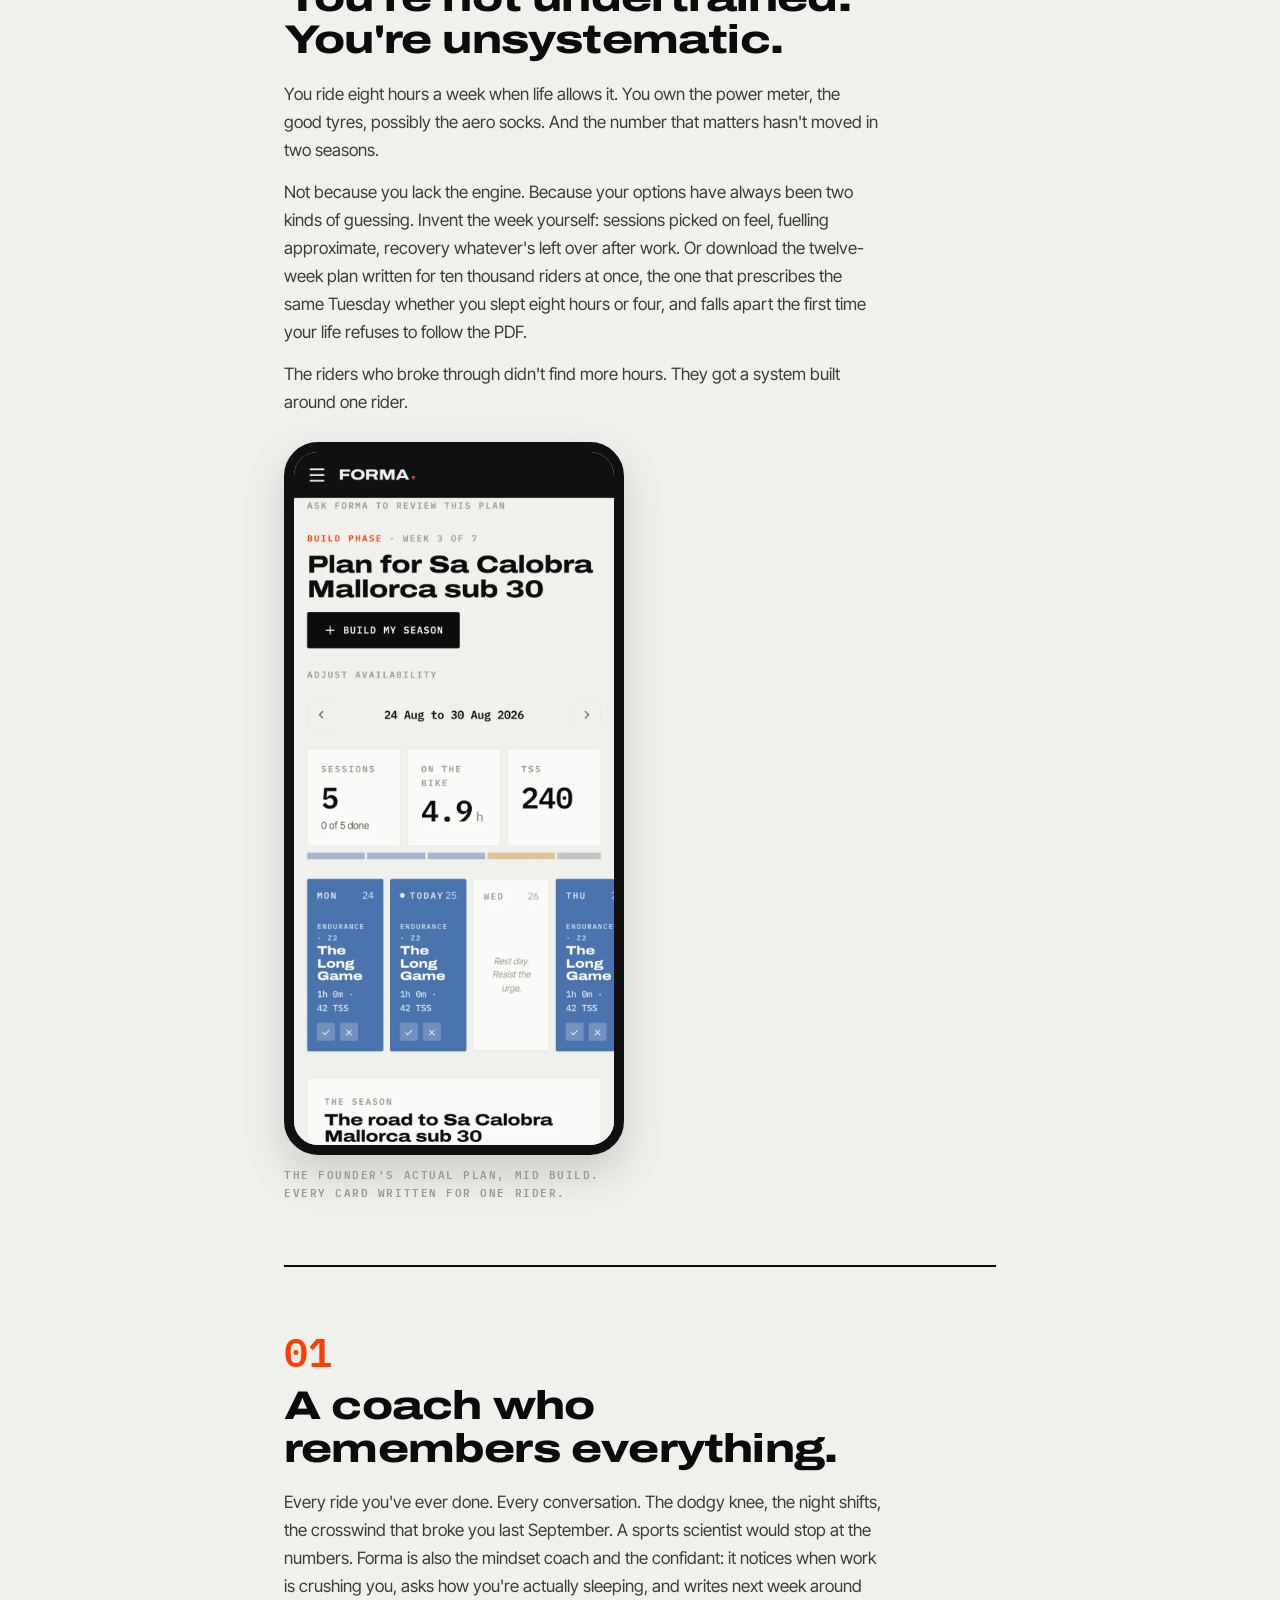
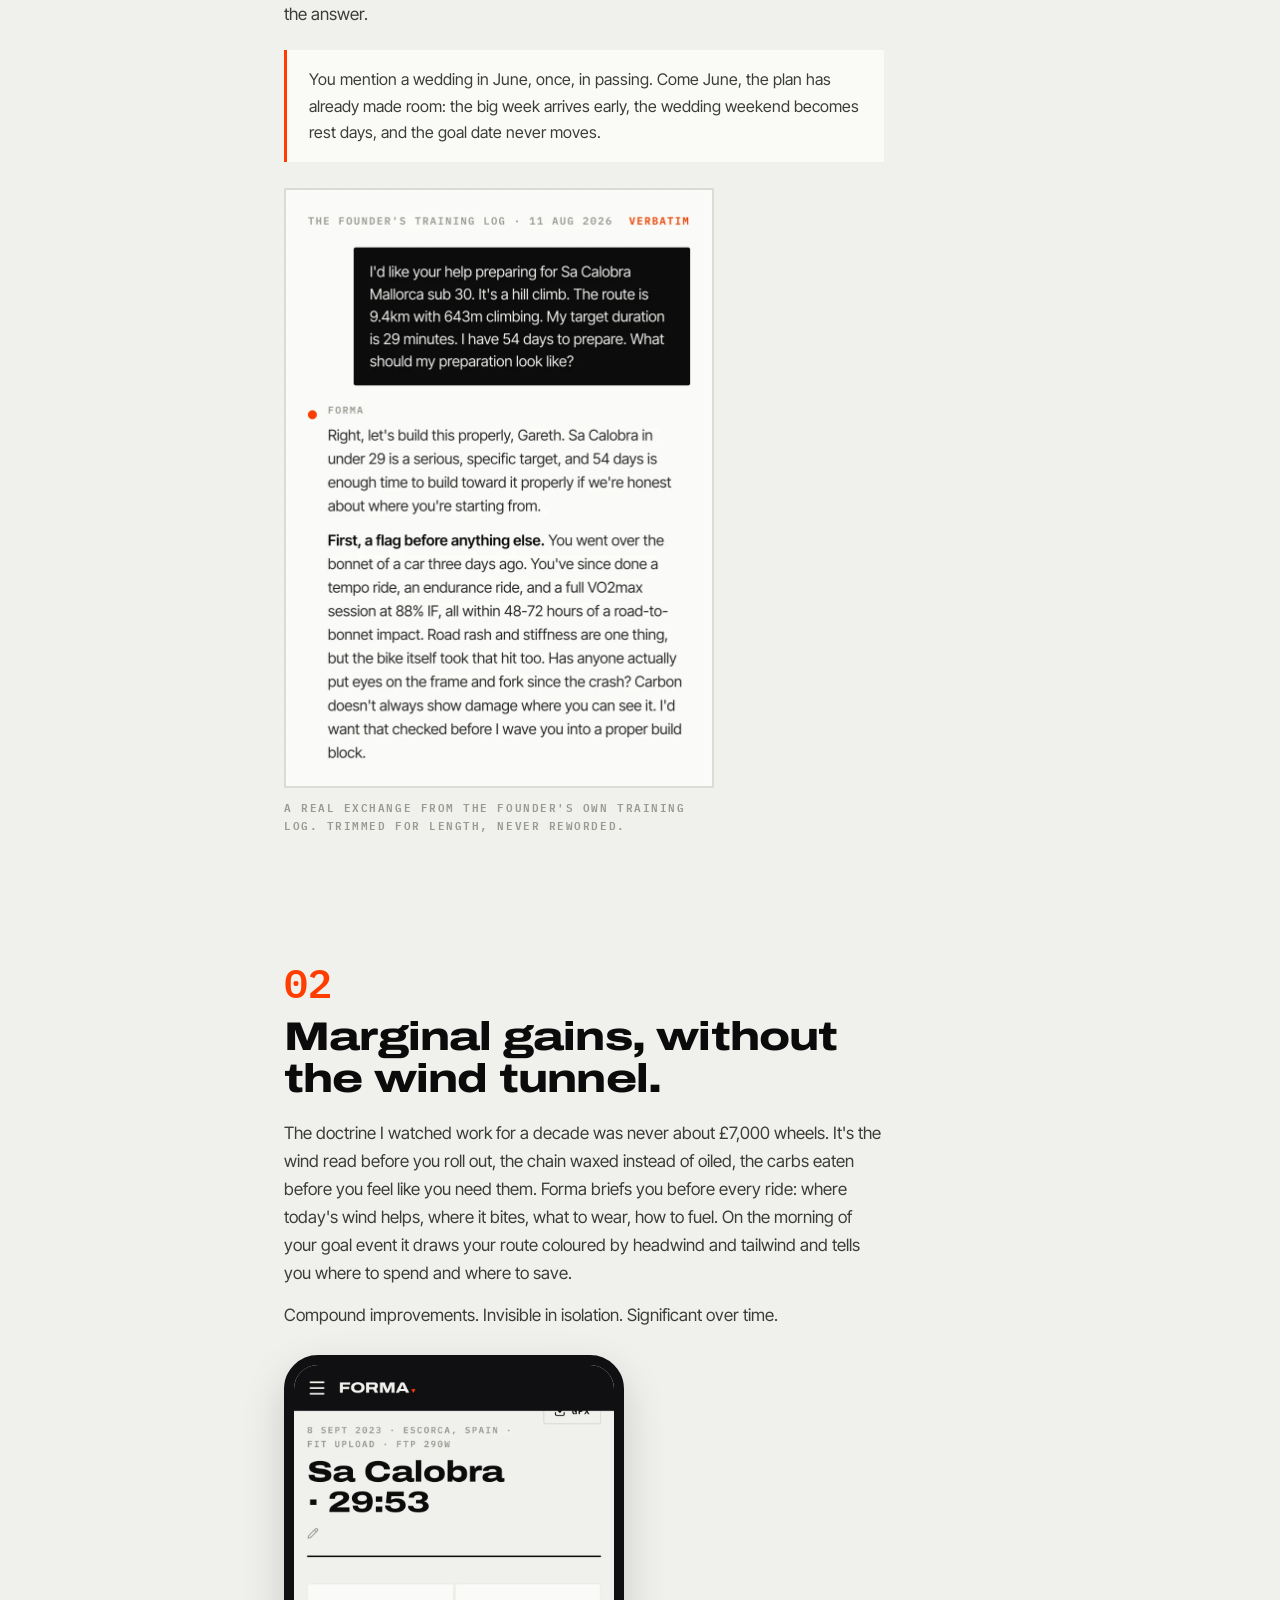
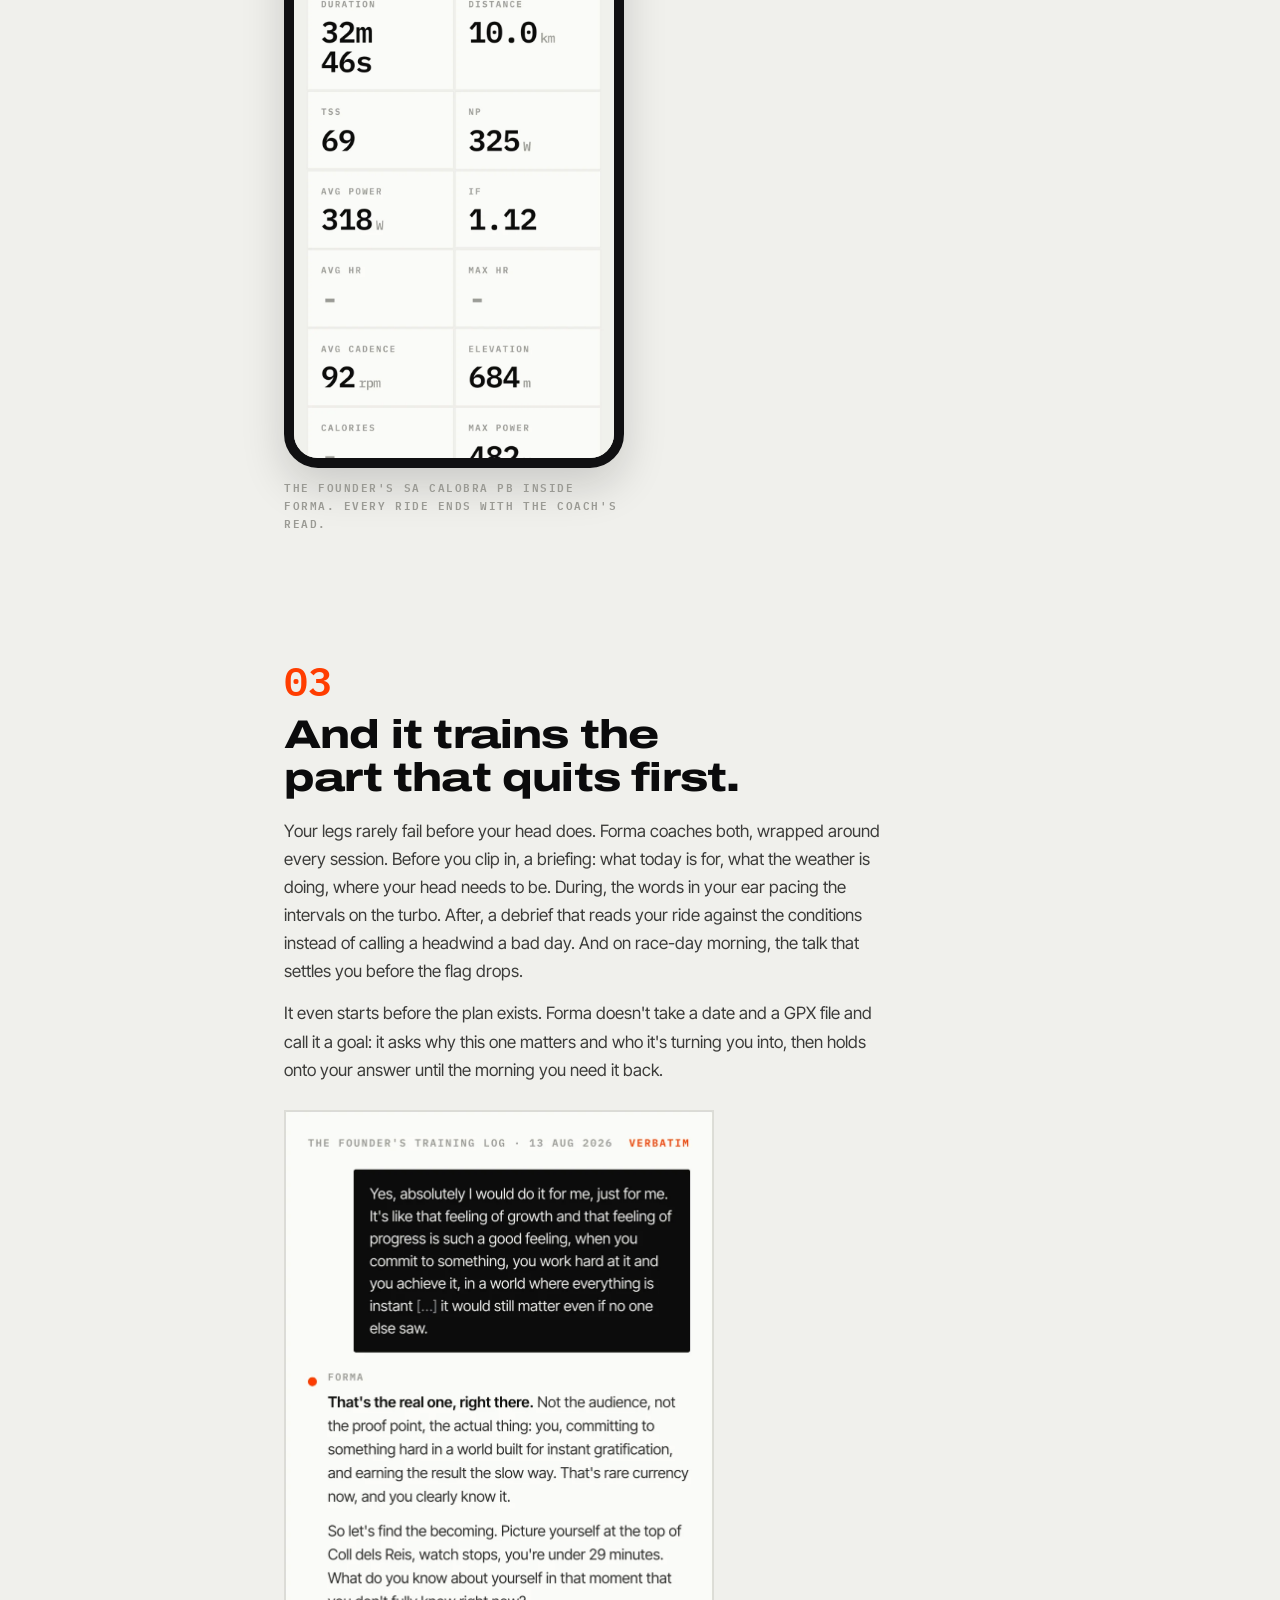
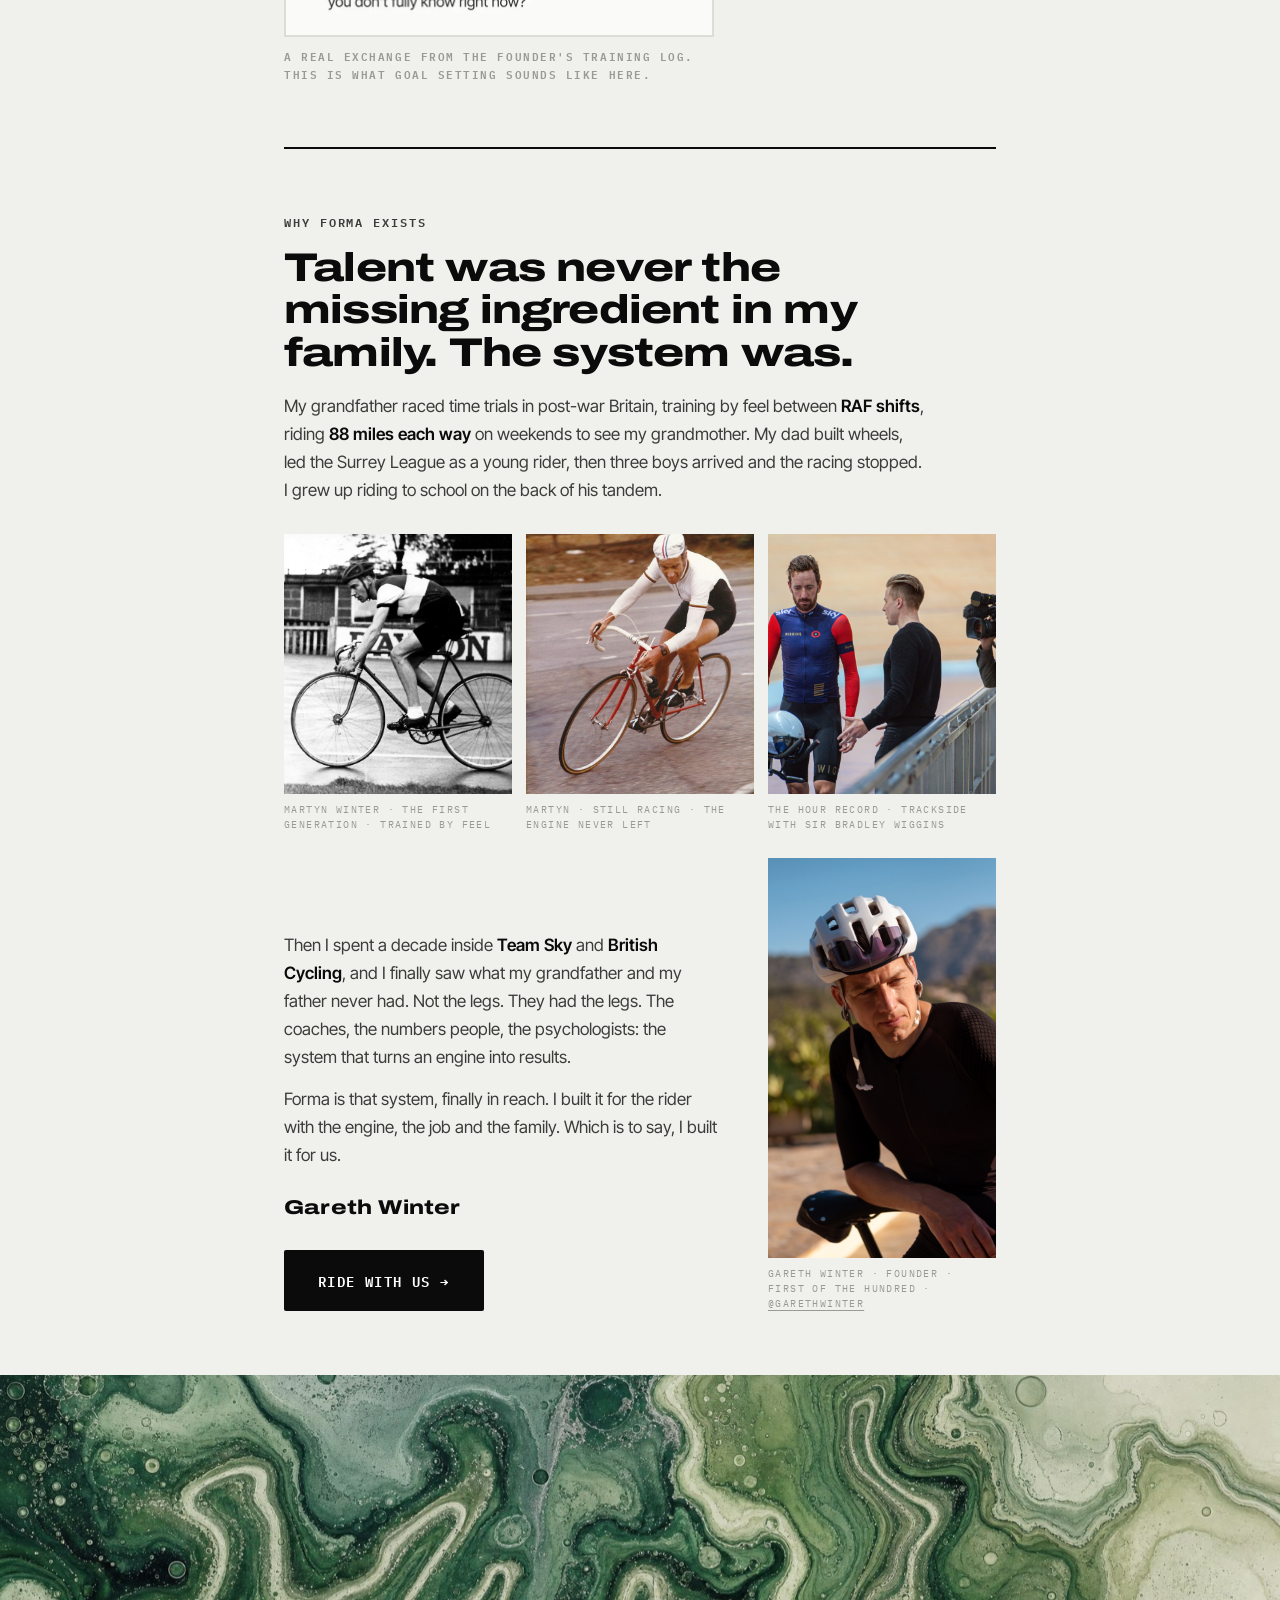
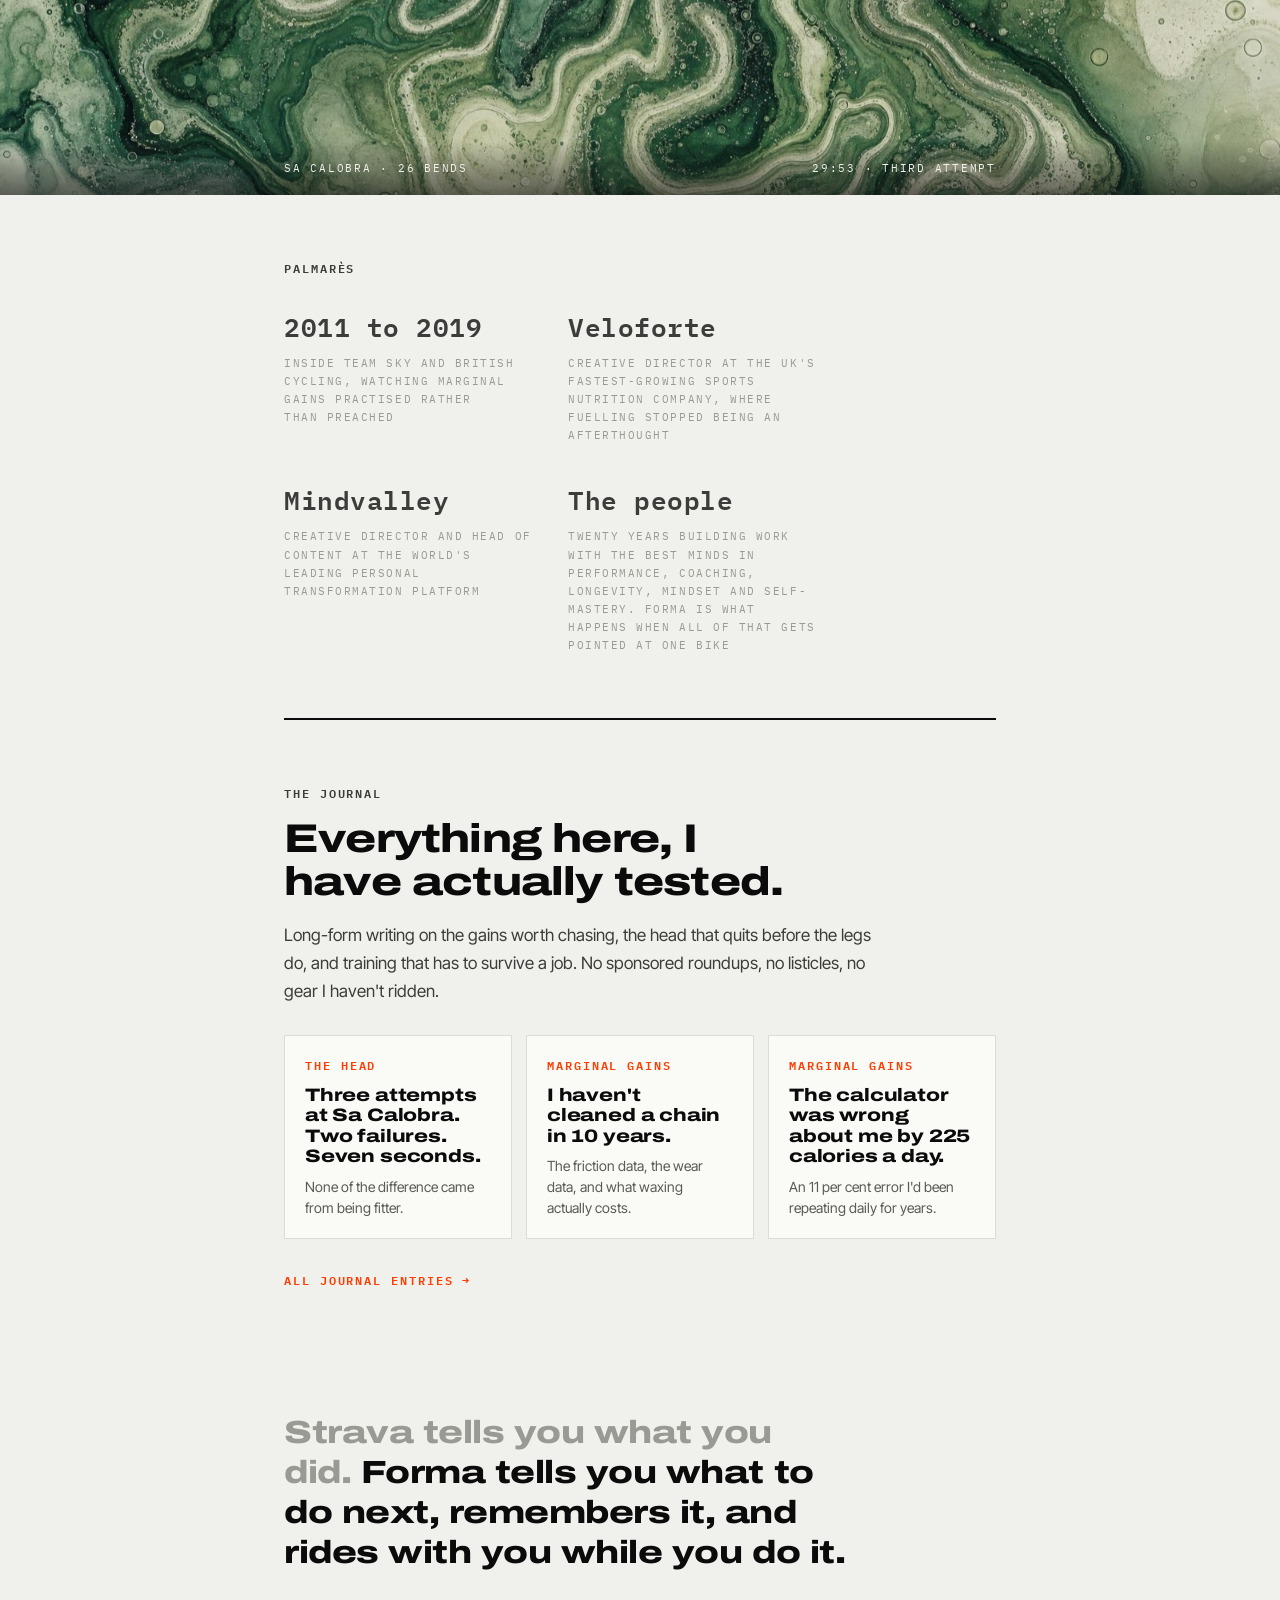
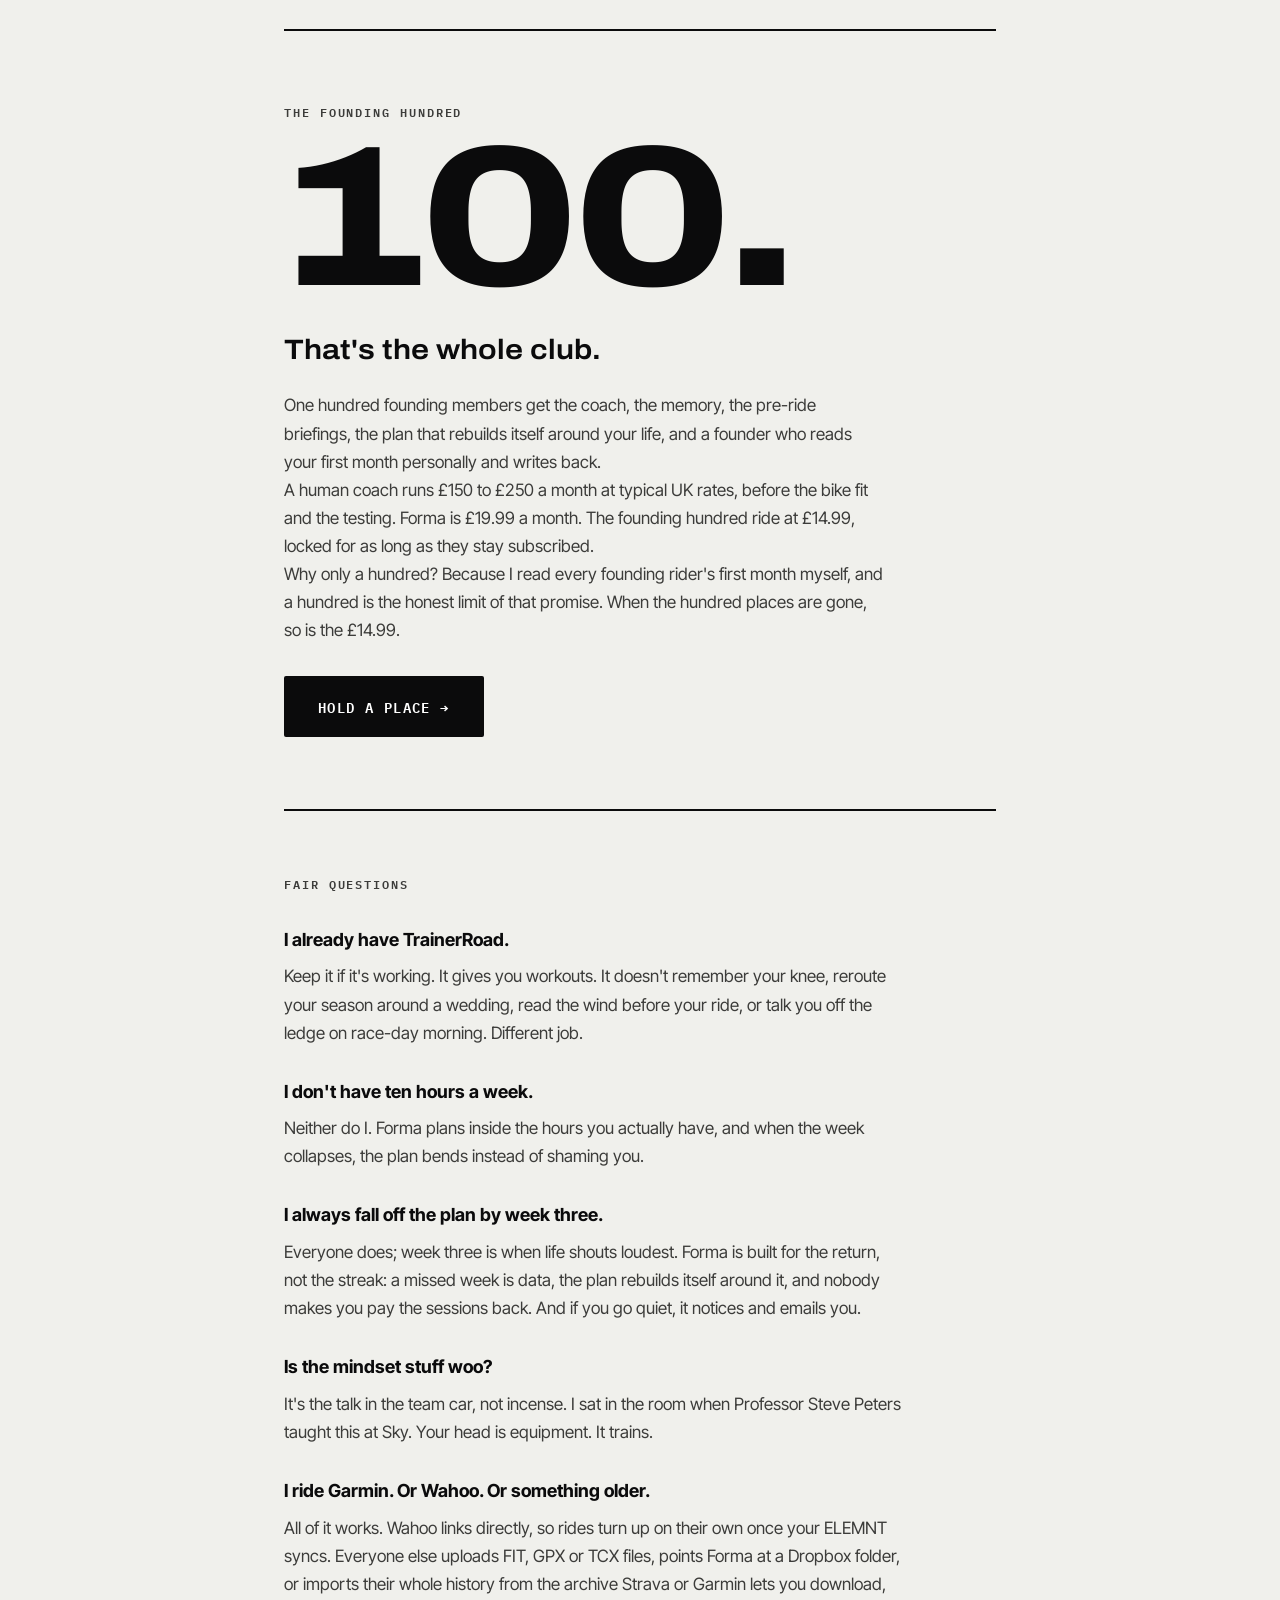
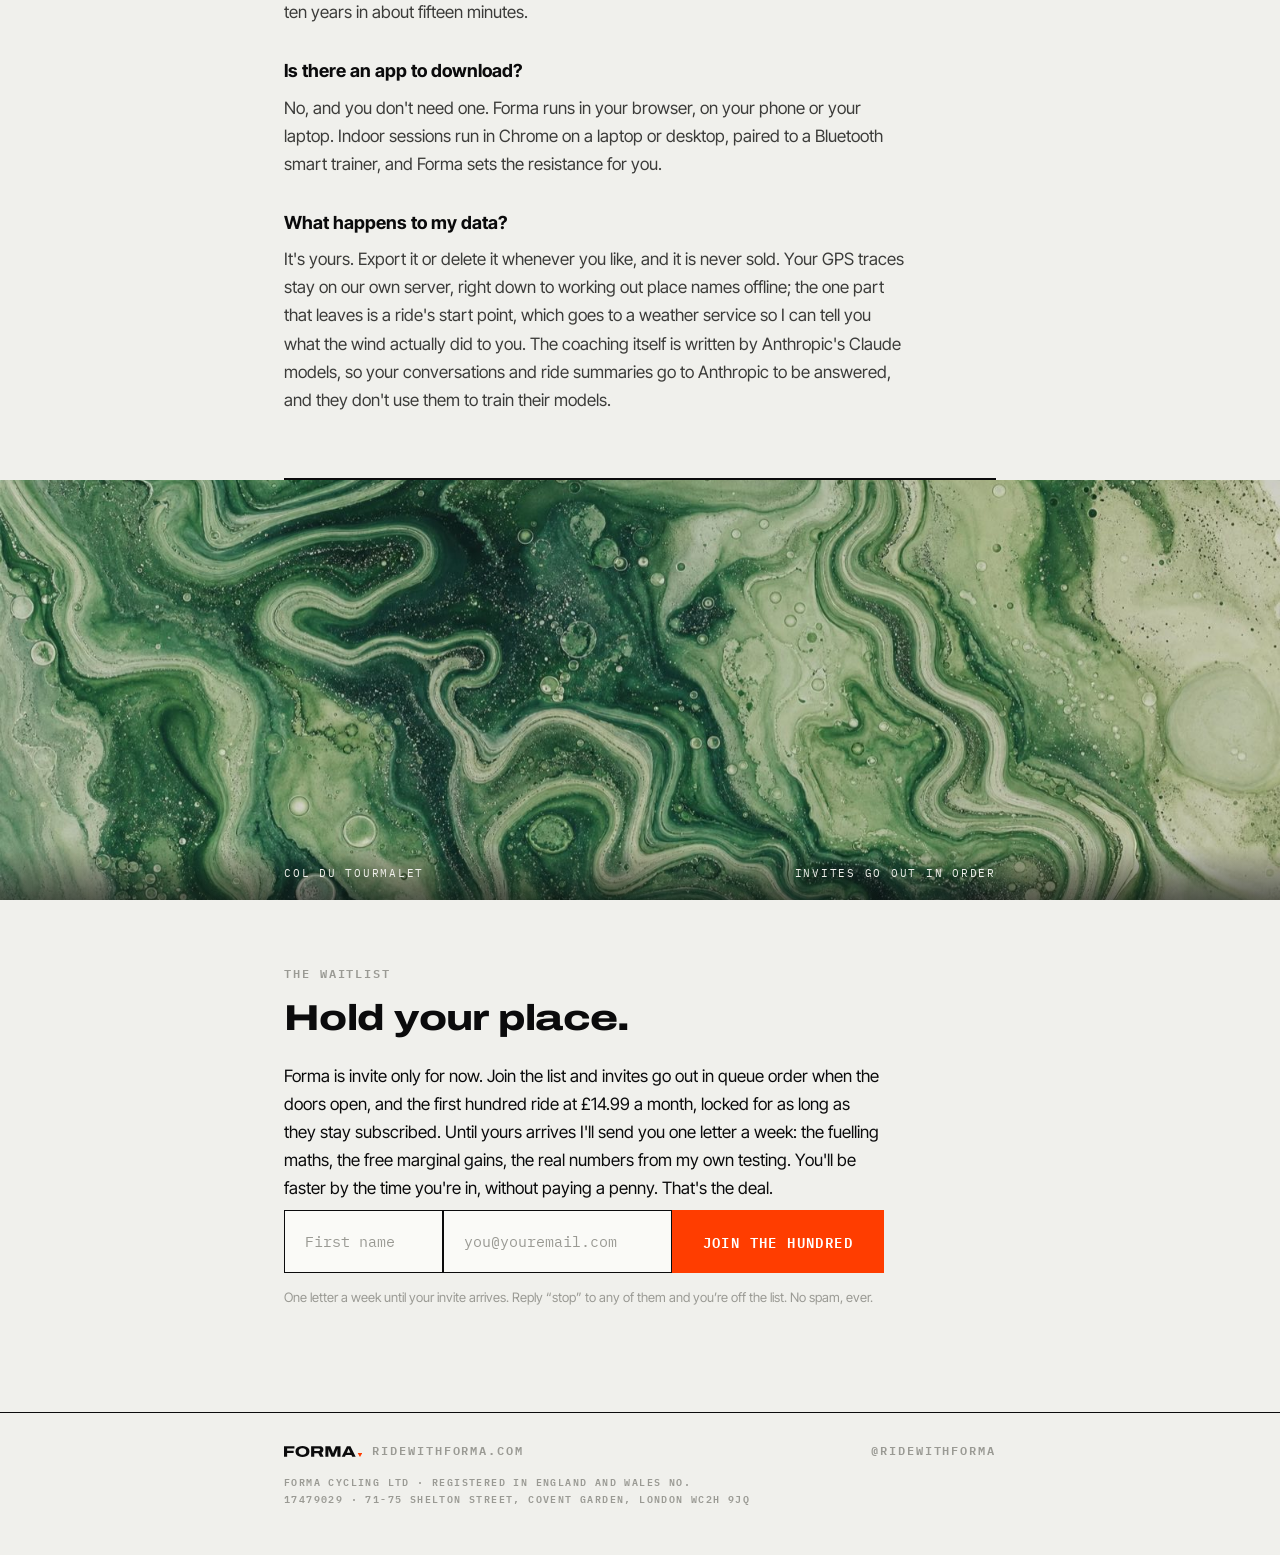
==== commit 9923c1cd: "Launch audit: invite-only truth, company disclosure, data FAQ, mobile form - Remove the passed 15 Se" ====
--- a/index.html
+++ b/index.html
@@ -7,19 +7,19 @@
 <link rel="icon" href="/favicon.svg" type="image/svg+xml">
 <link rel="icon" href="/favicon-32.png" type="image/png" sizes="32x32">
 <link rel="apple-touch-icon" href="/apple-touch-icon.png">
-<meta name="description" content="Your legs rarely quit before your head does. Forma coaches both: a plan that bends around the life you actually live, and holds your goal. One hundred founding members. Doors open 15 September.">
+<meta name="description" content="Your legs rarely quit before your head does. Forma coaches both, around the life you actually live. Invite only: a hundred founding places at £14.99 a month.">
 <meta property="og:title" content="FORMA · A coach for the head, not just the engine">
-<meta property="og:description" content="Not a plan you adapt to. A coach that adapts to you, and trains the part that quits first. One hundred founding members, then the doors close.">
+<meta property="og:description" content="Not a plan you adapt to. A coach that adapts to you, and trains the part that quits first. Invite only: a hundred founding places at £14.99 a month.">
 <meta property="og:url" content="https://ridewithforma.com">
 <meta property="og:type" content="website">
-<meta property="og:image" content="https://ridewithforma.com/img/og-card.png">
+<meta property="og:image" content="https://ridewithforma.com/img/og-card.png?v=2">
 <meta property="og:image:width" content="1200">
 <meta property="og:image:height" content="630">
 <meta property="og:image:alt" content="FORMA. The plan bends. The goal holds.">
 <meta name="twitter:card" content="summary_large_image">
 <meta name="twitter:title" content="FORMA · A coach for the head, not just the engine">
-<meta name="twitter:description" content="Not a plan you adapt to. A coach that adapts to you, and trains the part that quits first. One hundred founding members, then the doors close.">
-<meta name="twitter:image" content="https://ridewithforma.com/img/og-card.png">
+<meta name="twitter:description" content="Not a plan you adapt to. A coach that adapts to you, and trains the part that quits first. Invite only: a hundred founding places at £14.99 a month.">
+<meta name="twitter:image" content="https://ridewithforma.com/img/og-card.png?v=2">
 <link rel="preconnect" href="https://fonts.googleapis.com">
 <link rel="preconnect" href="https://fonts.gstatic.com" crossorigin>
 <link href="https://fonts.googleapis.com/css2?family=Archivo:wdth,wght@125,650..800&family=Inter+Tight:wght@400..700&family=IBM+Plex+Mono:wght@600&display=swap" rel="stylesheet">
@@ -147,6 +147,8 @@
   #waitlist-form input[name=email]{flex:2 1 190px}
   @media (max-width:640px){
     #waitlist-form{flex-direction:column}
+    /* Stacked, a flex-basis becomes a height: let the fields size to their text. */
+    #waitlist-form input[name]{flex:0 0 auto}
     #waitlist-form input,#waitlist-form button{width:100%}
     #waitlist-form input+input,#waitlist-form button{margin-top:-1px}
   }
@@ -208,6 +210,11 @@
   footer .wrap{display:flex;justify-content:space-between;flex-wrap:wrap;gap:12px}
   footer a{color:var(--slate);text-decoration:none}
   footer a:hover{color:var(--flamme)}
+  /* The trading disclosure the law asks for: present, legible, and quiet. */
+  footer .legal{flex-basis:100%;font-size:10px;letter-spacing:.14em;line-height:1.7;text-wrap:balance}
+  /* No heading or display line ever leaves one word on its own line. */
+  .sect h2,.club h2,.form-block h2,.ruleout p,.jt{text-wrap:balance}
+  .sect p,.club p,.faq dd,.vignette p,.proofrow .lab,.jd,.form-block p{text-wrap:pretty}
 
   @media (max-width:560px){ form,.sharerow{flex-direction:column} button{width:100%} .linkbtn{width:auto} .carbon{flex-wrap:wrap;gap:18px} }
 </style>
@@ -244,7 +251,7 @@
       <p>Not because you lack the engine. Because your options have always been two kinds of guessing. Invent the week yourself: sessions picked on feel, fuelling approximate, recovery whatever's left over after work. Or download the twelve-week plan written for ten thousand riders at once, the one that prescribes the same Tuesday whether you slept eight hours or four, and falls apart the first time your life refuses to follow the PDF.</p>
       <p>The riders who broke through didn't find more hours. They got a system built around one rider.</p>
       <figure class="proof phone">
-        <img src="/img/m-training.webp" alt="Forma on a phone: Plan for Sa Calobra Mallorca sub 30, build phase week 3 of 7, the week's named sessions and a rest day that says resist the urge" loading="lazy" decoding="async">
+        <img src="/img/m-training.webp" alt="Forma on a phone: Plan for Sa Calobra Mallorca sub 30, build phase week 3 of 7, the week's named sessions and a rest day that says resist the urge" loading="lazy" decoding="async" width="860" height="1862">
         <figcaption class="cap">The founder's actual plan, mid build. Every card written for one rider.</figcaption>
       </figure>
     </div>
@@ -256,12 +263,12 @@
     <div class="wrap">
       <p class="num">01</p>
       <h2>A coach who remembers everything.</h2>
-      <p>Every ride you've ever done. Every conversation. The dodgy knee, the night shifts, the crosswind that broke you last September. A sports scientist would stop at the numbers. Forma is also the mindset coach and the confidant: it notices when work is crushing you, asks how you're actually sleeping, and plans around the answer. Most apps read your data. Forma reads your life, and writes next week from all of it.</p>
+      <p>Every ride you've ever done. Every conversation. The dodgy knee, the night shifts, the crosswind that broke you last September. A sports scientist would stop at the numbers. Forma is also the mindset coach and the confidant: it notices when work is crushing you, asks how you're actually sleeping, and writes next week around the answer.</p>
       <div class="vignette">
-        <p>You mention a wedding in June, once, in passing. Come June, the plan has already made room: the big week arrives early, the taper swallows the weekend, and the goal date never moves.</p>
+        <p>You mention a wedding in June, once, in passing. Come June, the plan has already made room: the big week arrives early, the wedding weekend becomes rest days, and the goal date never moves.</p>
       </div>
       <figure class="proof" style="max-width:430px">
-        <img src="/img/m-crash.webp" alt="A real Forma exchange: the founder asks for a Sa Calobra plan, and the coach first flags his crash three days earlier and asks whether the frame and fork have been checked" loading="lazy" decoding="async">
+        <img src="/img/m-crash.webp" alt="A real Forma exchange: the founder asks for a Sa Calobra plan, and the coach first flags his crash three days earlier and asks whether the frame and fork have been checked" loading="lazy" decoding="async" width="860" height="1202">
         <figcaption class="cap">A real exchange from the founder's own training log. Trimmed for length, never reworded.</figcaption>
       </figure>
     </div>
@@ -274,7 +281,7 @@
       <p>The doctrine I watched work for a decade was never about £7,000 wheels. It's the wind read before you roll out, the chain waxed instead of oiled, the carbs eaten before you feel like you need them. Forma briefs you before every ride: where today's wind helps, where it bites, what to wear, how to fuel. On the morning of your goal event it draws your route coloured by headwind and tailwind and tells you where to spend and where to save.</p>
       <p>Compound improvements. Invisible in isolation. Significant over time.</p>
       <figure class="proof phone">
-        <img src="/img/m-ride.webp" alt="Forma on a phone: the founder's Sa Calobra PB, 29 minutes 53, with the ride's stats read against a 290W FTP" loading="lazy" decoding="async">
+        <img src="/img/m-ride.webp" alt="Forma on a phone: the founder's Sa Calobra PB, 29 minutes 53, with the ride's stats read against a 290W FTP" loading="lazy" decoding="async" width="860" height="1862">
         <figcaption class="cap">The founder's Sa Calobra PB inside Forma. Every ride ends with the coach's read.</figcaption>
       </figure>
     </div>
@@ -287,7 +294,7 @@
       <p>Your legs rarely fail before your head does. Forma coaches both, wrapped around every session. Before you clip in, a briefing: what today is for, what the weather is doing, where your head needs to be. During, the words in your ear pacing the intervals on the turbo. After, a debrief that reads your ride against the conditions instead of calling a headwind a bad day. And on race-day morning, the talk that settles you before the flag drops.</p>
       <p>It even starts before the plan exists. Forma doesn't take a date and a GPX file and call it a goal: it asks why this one matters and who it's turning you into, then holds onto your answer until the morning you need it back.</p>
       <figure class="proof" style="max-width:430px">
-        <img src="/img/m-becoming.webp" alt="A real Forma exchange: the founder says the goal would matter even if nobody saw it, and the coach asks what he would know about himself at the top of Coll dels Reis that he does not know now" loading="lazy" decoding="async">
+        <img src="/img/m-becoming.webp" alt="A real Forma exchange: the founder says the goal would matter even if nobody saw it, and the coach asks what he would know about himself at the top of Coll dels Reis that he does not know now" loading="lazy" decoding="async" width="860" height="1055">
         <figcaption class="cap">A real exchange from the founder's training log. This is what goal setting sounds like here.</figcaption>
       </figure>
     </div>
@@ -302,15 +309,15 @@
       <p>My grandfather raced time trials in post-war Britain, training by feel between <strong>RAF shifts</strong>, riding <strong>88 miles each way</strong> on weekends to see my grandmother. My dad built wheels, led the Surrey League as a young rider, then three boys arrived and the racing stopped. I grew up riding to school on the back of his tandem.</p>
       <div class="photorow">
         <figure>
-          <img src="/img/martyn-track.jpg" alt="Martyn Winter racing on the track, black and white photograph" loading="lazy">
+          <img src="/img/martyn-track.jpg" alt="Martyn Winter racing on the track, black and white photograph" loading="lazy" width="1000" height="696">
           <figcaption>Martyn Winter · the first generation · trained by feel</figcaption>
         </figure>
         <figure>
-          <img src="/img/martyn-corner.jpg" alt="Martyn Winter cornering at speed in later years" loading="lazy">
+          <img src="/img/martyn-corner.jpg" alt="Martyn Winter cornering at speed in later years" loading="lazy" width="675" height="1000">
           <figcaption>Martyn · still racing · the engine never left</figcaption>
         </figure>
         <figure>
-          <img src="/img/hour-record.jpg" alt="Gareth Winter trackside with Sir Bradley Wiggins at the Hour Record" loading="lazy">
+          <img src="/img/hour-record.jpg" alt="Gareth Winter trackside with Sir Bradley Wiggins at the Hour Record" loading="lazy" width="1200" height="798">
           <figcaption>The Hour Record · trackside with Sir Bradley Wiggins</figcaption>
         </figure>
       </div>
@@ -322,7 +329,7 @@
           <p style="margin-top:26px"><a class="cta ink" href="#waitlist">Ride with&nbsp;<span class="nb">us&nbsp;<span class="arrow">&rarr;</span></span></a></p>
         </div>
         <figure>
-          <img src="/img/gareth-portrait.jpg" alt="Gareth Winter in riding kit, mountains behind" loading="lazy">
+          <img src="/img/gareth-portrait.jpg" alt="Gareth Winter in riding kit, mountains behind" loading="lazy" width="800" height="1200">
           <figcaption>Gareth Winter · founder · first of the hundred · <a href="https://www.instagram.com/garethwinter/">@garethwinter</a></figcaption>
         </figure>
       </div>
@@ -330,7 +337,7 @@
   </section>
 
   <section class="inkband reveal">
-    <img src="/img/sa-calobra.jpg" alt="Sa Calobra rendered as ink dispersion, 26 switchbacks read as flow and sediment" loading="lazy">
+    <img src="/img/sa-calobra.jpg" alt="Sa Calobra rendered as ink dispersion, 26 switchbacks read as flow and sediment" loading="lazy" width="1600" height="1062">
     <div class="cap"><div class="wrap"><span>SA CALOBRA · 26 BENDS</span><span>29:53 · THIRD ATTEMPT</span></div></div>
   </section>
 
@@ -339,9 +346,9 @@
       <p class="kicker">PALMARÈS</p>
       <div class="proofrow">
         <div class="item"><p class="big">2011 to 2019</p><p class="lab">Inside Team Sky and British Cycling, watching marginal gains practised rather than preached</p></div>
-        <div class="item"><p class="big">Veloforte</p><p class="lab">Creative director at the UK's fastest growing sports nutrition company, where fuelling stopped being an afterthought</p></div>
+        <div class="item"><p class="big">Veloforte</p><p class="lab">Creative director at the UK's fastest-growing sports nutrition company, where fuelling stopped being an afterthought</p></div>
         <div class="item"><p class="big">Mindvalley</p><p class="lab">Creative director and head of content at the world's leading personal transformation platform</p></div>
-        <div class="item"><p class="big">The people</p><p class="lab">Twenty years building work with the best minds in performance, coaching, longevity, mindset and self mastery. Forma is what happens when all of that gets pointed at one bike</p></div>
+        <div class="item"><p class="big">The people</p><p class="lab">Twenty years building work with the best minds in performance, coaching, longevity, mindset and self-mastery. Forma is what happens when all of that gets pointed at one bike</p></div>
       </div>
     </div>
   </section>
@@ -352,7 +359,7 @@
     <div class="wrap">
       <p class="kicker">THE JOURNAL</p>
       <h2>Everything here, I have actually tested.</h2>
-      <p>Long-form writing on the gains worth chasing, the head that quits before the legs do, and training that has to survive a job. No sponsored roundups, no listicles, no gear I have not ridden.</p>
+      <p>Long-form writing on the gains worth chasing, the head that quits before the legs do, and training that has to survive a job. No sponsored roundups, no listicles, no gear I haven't ridden.</p>
       <div class="journalrow">
         <a class="jcard" href="/journal/sa-calobra/">
           <span class="kicker flamme">The head</span>
@@ -389,8 +396,8 @@
       <h2>That's the whole club.</h2>
       <p class="kicker queue"></p>
       <p>One hundred founding members get the coach, the memory, the pre-ride briefings, the plan that rebuilds itself around your life, and a founder who reads your first month personally and writes back.</p>
-      <p>A human coach runs £150 to £250 a month at typical UK rates, before the bike fit and the testing. Forma is £19.99 a month. The founding hundred ride at £14.99, locked for as long as they stay.</p>
-      <p>Why only a hundred? Because I read every founding rider's first month myself, and a hundred is the honest limit of that promise. When the places are gone, the doors close.</p>
+      <p>A human coach runs £150 to £250 a month at typical UK rates, before the bike fit and the testing. Forma is £19.99 a month. The founding hundred ride at £14.99, locked for as long as they stay subscribed.</p>
+      <p>Why only a hundred? Because I read every founding rider's first month myself, and a hundred is the honest limit of that promise. When the hundred places are gone, so is the £14.99.</p>
       <p style="margin-top:32px"><a class="cta ink" href="#waitlist">Hold a place<span class="nb">&nbsp;<span class="arrow">&rarr;</span></span></a></p>
     </div>
   </section>
@@ -404,15 +411,17 @@
         <dt>I already have TrainerRoad.</dt>
         <dd>Keep it if it's working. It gives you workouts. It doesn't remember your knee, reroute your season around a wedding, read the wind before your ride, or talk you off the ledge on race-day morning. Different job.</dd>
         <dt>I don't have ten hours a week.</dt>
-        <dd>Neither do I. Forma plans inside the hours you actually have, and when the week collapses, the plan bends instead of shaming you. That's the whole point of the name on the door.</dd>
+        <dd>Neither do I. Forma plans inside the hours you actually have, and when the week collapses, the plan bends instead of shaming you.</dd>
         <dt>I always fall off the plan by week three.</dt>
-        <dd>Everyone does; week three is when life shouts loudest. Forma is built for the return, not the streak: a missed week is data, the plan rebuilds itself, and nobody audits the gap. Design beats discipline.</dd>
+        <dd>Everyone does; week three is when life shouts loudest. Forma is built for the return, not the streak: a missed week is data, the plan rebuilds itself around it, and nobody makes you pay the sessions back. And if you go quiet, it notices and emails you.</dd>
         <dt>Is the mindset stuff woo?</dt>
         <dd>It's the talk in the team car, not incense. I sat in the room when Professor Steve Peters taught this at Sky. Your head is equipment. It trains.</dd>
         <dt>I ride Garmin. Or Wahoo. Or something older.</dt>
-        <dd>All of it works. Wahoo links directly. Everyone else drops in ride files or imports their entire history from a Strava archive in one go, ten years in about fifteen minutes.</dd>
+        <dd>All of it works. Wahoo links directly, so rides turn up on their own once your ELEMNT syncs. Everyone else uploads FIT, GPX or TCX files, points Forma at a Dropbox folder, or imports their whole history from the archive Strava or Garmin lets you download, ten years in about fifteen minutes.</dd>
+        <dt>Is there an app to download?</dt>
+        <dd>No, and you don't need one. Forma runs in your browser, on your phone or your laptop. Indoor sessions run in Chrome on a laptop or desktop, paired to a Bluetooth smart trainer, and Forma sets the resistance for you.</dd>
         <dt>What happens to my data?</dt>
-        <dd>It's yours. Export it or delete it whenever you like, and it is never sold. Your GPS traces stay on our own server, right down to working out place names offline. The single exception: the start point of a ride goes to a weather service, because that's the only way I can tell you what the wind actually did to you.</dd>
+        <dd>It's yours. Export it or delete it whenever you like, and it is never sold. Your GPS traces stay on our own server, right down to working out place names offline; the one part that leaves is a ride's start point, which goes to a weather service so I can tell you what the wind actually did to you. The coaching itself is written by Anthropic's Claude models, so your conversations and ride summaries go to Anthropic to be answered, and they don't use them to train their models.</dd>
       </dl>
     </div>
   </section>
@@ -420,15 +429,15 @@
   <div class="wrap"><hr class="rule"></div>
 
   <section class="inkband reveal">
-    <img src="/img/tourmalet.jpg" alt="Col du Tourmalet rendered as ink dispersion" loading="lazy">
-    <div class="cap"><div class="wrap"><span>COL DU TOURMALET</span><span>THE DOORS OPEN 15 SEPTEMBER</span></div></div>
+    <img src="/img/tourmalet.jpg" alt="Col du Tourmalet rendered as ink dispersion" loading="lazy" width="1600" height="1062">
+    <div class="cap"><div class="wrap"><span>COL DU TOURMALET</span><span>INVITES GO OUT IN ORDER</span></div></div>
   </section>
 
   <section class="form-block reveal" id="waitlist">
     <div class="wrap">
       <p class="kicker">THE WAITLIST</p>
       <h2>Hold your place.</h2>
-      <p style="max-width:600px">The doors open on 15 September. Join now and I'll send you one letter a week until they do: the fuelling maths, the free marginal gains, the real numbers from my own testing. You'll be faster by launch day without paying a penny. That's the deal.</p>
+      <p style="max-width:600px">Forma is invite only for now. Join the list and invites go out in queue order when the doors open, and the first hundred ride at £14.99 a month, locked for as long as they stay subscribed. Until yours arrives I'll send you one letter a week: the fuelling maths, the free marginal gains, the real numbers from my own testing. You'll be faster by the time you're in, without paying a penny. That's the deal.</p>
       <p class="kicker queue"></p>
       <form id="waitlist-form" action="https://gareth-coaching-api-production.up.railway.app/api/v1/waitlist" method="POST">
         <input type="text" name="name" required autocomplete="given-name" placeholder="First name" aria-label="First name" maxlength="80">
@@ -455,7 +464,7 @@
           <p class="fine">Every rider who joins on this link moves you up the queue.</p>
         </div>
       </div>
-      <p class="fine">One letter a week until 15 September, and a note the day the doors open. Unsubscribe in a click. No spam, ever.</p>
+      <p class="fine">One letter a week until your invite arrives. Reply &ldquo;stop&rdquo; to any of them and you&rsquo;re off the list. No spam, ever.</p>
     </div>
   </section>
 </main>
@@ -464,6 +473,7 @@
   <div class="wrap">
     <span class="kicker footerlock"><svg class="lockup-sm" viewBox="118.99 121.48 762.02 107.04" xmlns="http://www.w3.org/2000/svg" role="img" aria-label="FORMA"><path fill="#0b0b0c" d="M149.51,226.72h-30.52v-103.44h101.63v22.7h-71.11v20.9h63.3v22.7h-63.3v37.14Z"/><path fill="#0b0b0c" d="M298.65,228.52h0c-13.83,0-25.83-2.13-36-6.39-10.17-4.26-18.02-10.37-23.53-18.34-5.51-7.97-8.27-17.56-8.27-28.79h0c0-11.23,2.76-20.82,8.27-28.79,5.51-7.97,13.36-14.08,23.53-18.34,10.17-4.26,22.17-6.39,36-6.39h0c14.03,0,26.11,2.13,36.24,6.39,10.12,4.26,17.94,10.37,23.45,18.34,5.51,7.97,8.27,17.56,8.27,28.79h0c0,11.23-2.76,20.82-8.27,28.79-5.51,7.97-13.33,14.08-23.45,18.34-10.13,4.26-22.21,6.39-36.24,6.39ZM298.65,205.82h0c5.41,0,10.35-.65,14.81-1.95,4.46-1.31,8.29-3.21,11.5-5.72,3.21-2.5,5.69-5.58,7.45-9.24,1.75-3.66,2.63-7.75,2.63-12.26h0v-3.6c0-4.41-.88-8.42-2.63-12.03-1.76-3.61-4.24-6.66-7.45-9.17s-7.04-4.41-11.5-5.72c-4.46-1.3-9.4-1.95-14.81-1.95h0c-5.41,0-10.32.65-14.73,1.95-4.41,1.31-8.25,3.21-11.5,5.72-3.26,2.51-5.74,5.56-7.44,9.17-1.71,3.61-2.56,7.62-2.56,12.03h0v3.6c0,4.51.85,8.6,2.56,12.26,1.7,3.66,4.18,6.74,7.44,9.24,3.25,2.51,7.09,4.41,11.5,5.72,4.41,1.3,9.32,1.95,14.73,1.95Z"/><path fill="#0b0b0c" d="M413.42,226.72h-30.52v-103.44h86c7.51,0,13.73,1.55,18.64,4.66,4.91,3.11,8.62,7.19,11.13,12.26,2.5,5.06,3.75,10.6,3.75,16.61h0c0,6.51-1.55,12.45-4.66,17.82-3.11,5.36-7.77,9.59-13.98,12.7h0l21.05,39.39h-34.58l-17.14-34.43h-39.69v34.43ZM413.42,145.98v23.76h45.4c3.71,0,6.67-1.1,8.87-3.31,2.21-2.21,3.31-5.16,3.31-8.87h0c0-2.41-.5-4.49-1.5-6.24-1-1.75-2.4-3.08-4.21-3.98-1.81-.91-3.96-1.36-6.47-1.36h-45.4Z"/><path fill="#0b0b0c" d="M550.88,226.72h-28.86v-103.44h47.81l17.74,44.96c.8,1.8,1.68,4.1,2.63,6.91.95,2.81,1.9,5.69,2.85,8.65.95,2.95,1.83,5.58,2.63,7.89h1.06c.6-2.11,1.38-4.56,2.33-7.37.95-2.81,1.95-5.64,3-8.49,1.05-2.86,1.98-5.39,2.79-7.59h0l17.74-44.96h46.45v103.44h-30.52v-53.37c0-2.11.03-4.46.08-7.07.05-2.61.12-5.16.22-7.67.1-2.51.15-4.66.15-6.46h-1.2c-.6,1.9-1.35,4.15-2.25,6.76-.91,2.61-1.78,5.19-2.63,7.75-.85,2.55-1.68,4.78-2.49,6.69h0l-21.65,53.37h-27.96l-21.8-53.37c-1-2.61-1.98-5.26-2.93-7.97-.95-2.71-1.81-5.24-2.56-7.59-.75-2.36-1.37-4.24-1.88-5.64h-1.2c.1,1.4.18,3.25.23,5.56.05,2.31.1,4.81.15,7.52.05,2.71.07,5.41.07,8.12h0v53.37Z"/><path fill="#0b0b0c" d="M712.15,226.72h-31.57l50.81-103.44h34.13l50.82,103.44h-33.23l-7.81-16.54h-55.33l-7.82,16.54ZM739.51,166.73l-9.32,21.05h34.88l-9.32-21.05c-.4-.9-.95-2.23-1.65-3.98-.71-1.75-1.46-3.61-2.26-5.57-.8-1.95-1.5-3.76-2.1-5.41-.6-1.65-1.1-2.88-1.51-3.68h-1.05c-.7,1.81-1.55,3.91-2.55,6.31-1.01,2.41-1.94,4.71-2.79,6.92-.85,2.21-1.62,4.01-2.33,5.41h0Z"/><polygon fill="#FF3D00" points="835.91 189.52 881.01 189.52 858.41 228.52 835.91 189.52"/></svg><span>RIDEWITHFORMA.COM</span></span>
     <span class="kicker"><a href="https://instagram.com/ridewithforma">@RIDEWITHFORMA</a></span>
+    <p class="kicker legal">FORMA CYCLING LTD &middot; Registered in England and Wales No. 17479029 &middot; 71-75 Shelton Street, Covent Garden, London WC2H 9JQ</p>
   </div>
 </footer>
 
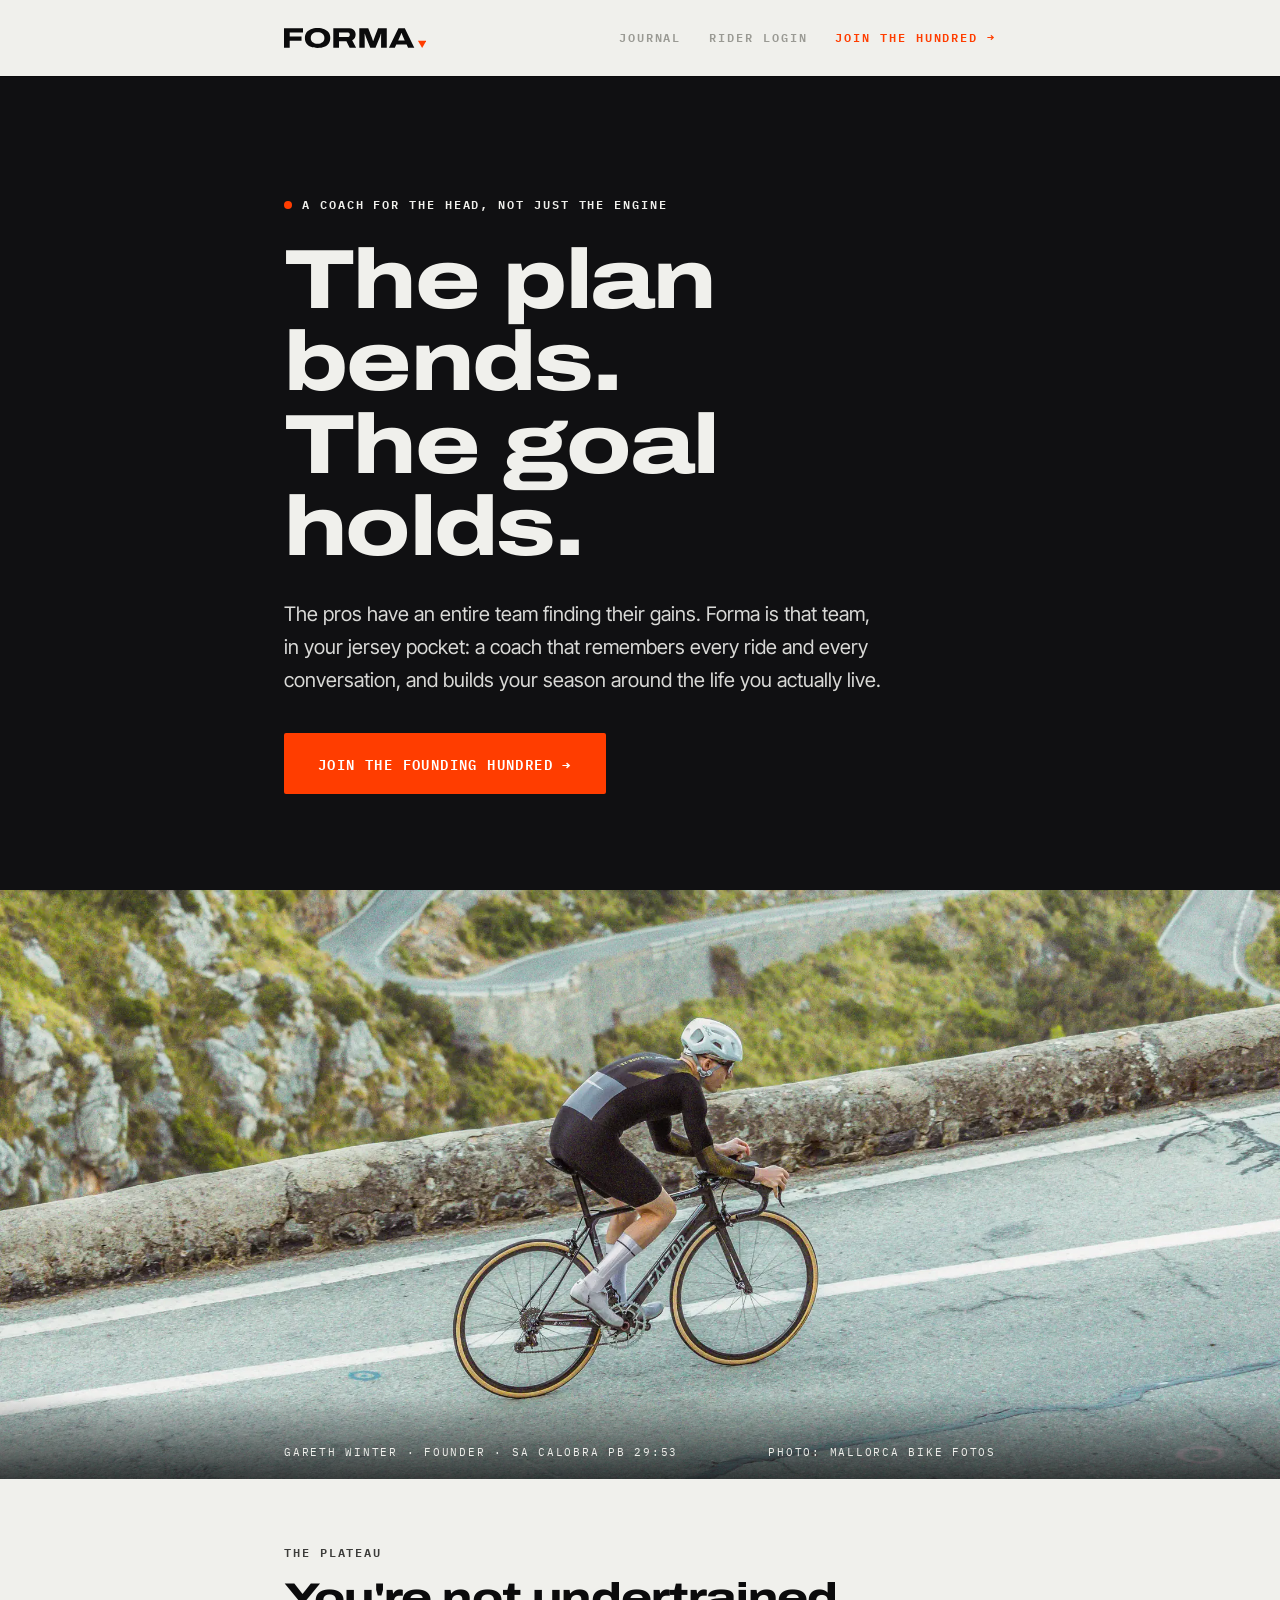
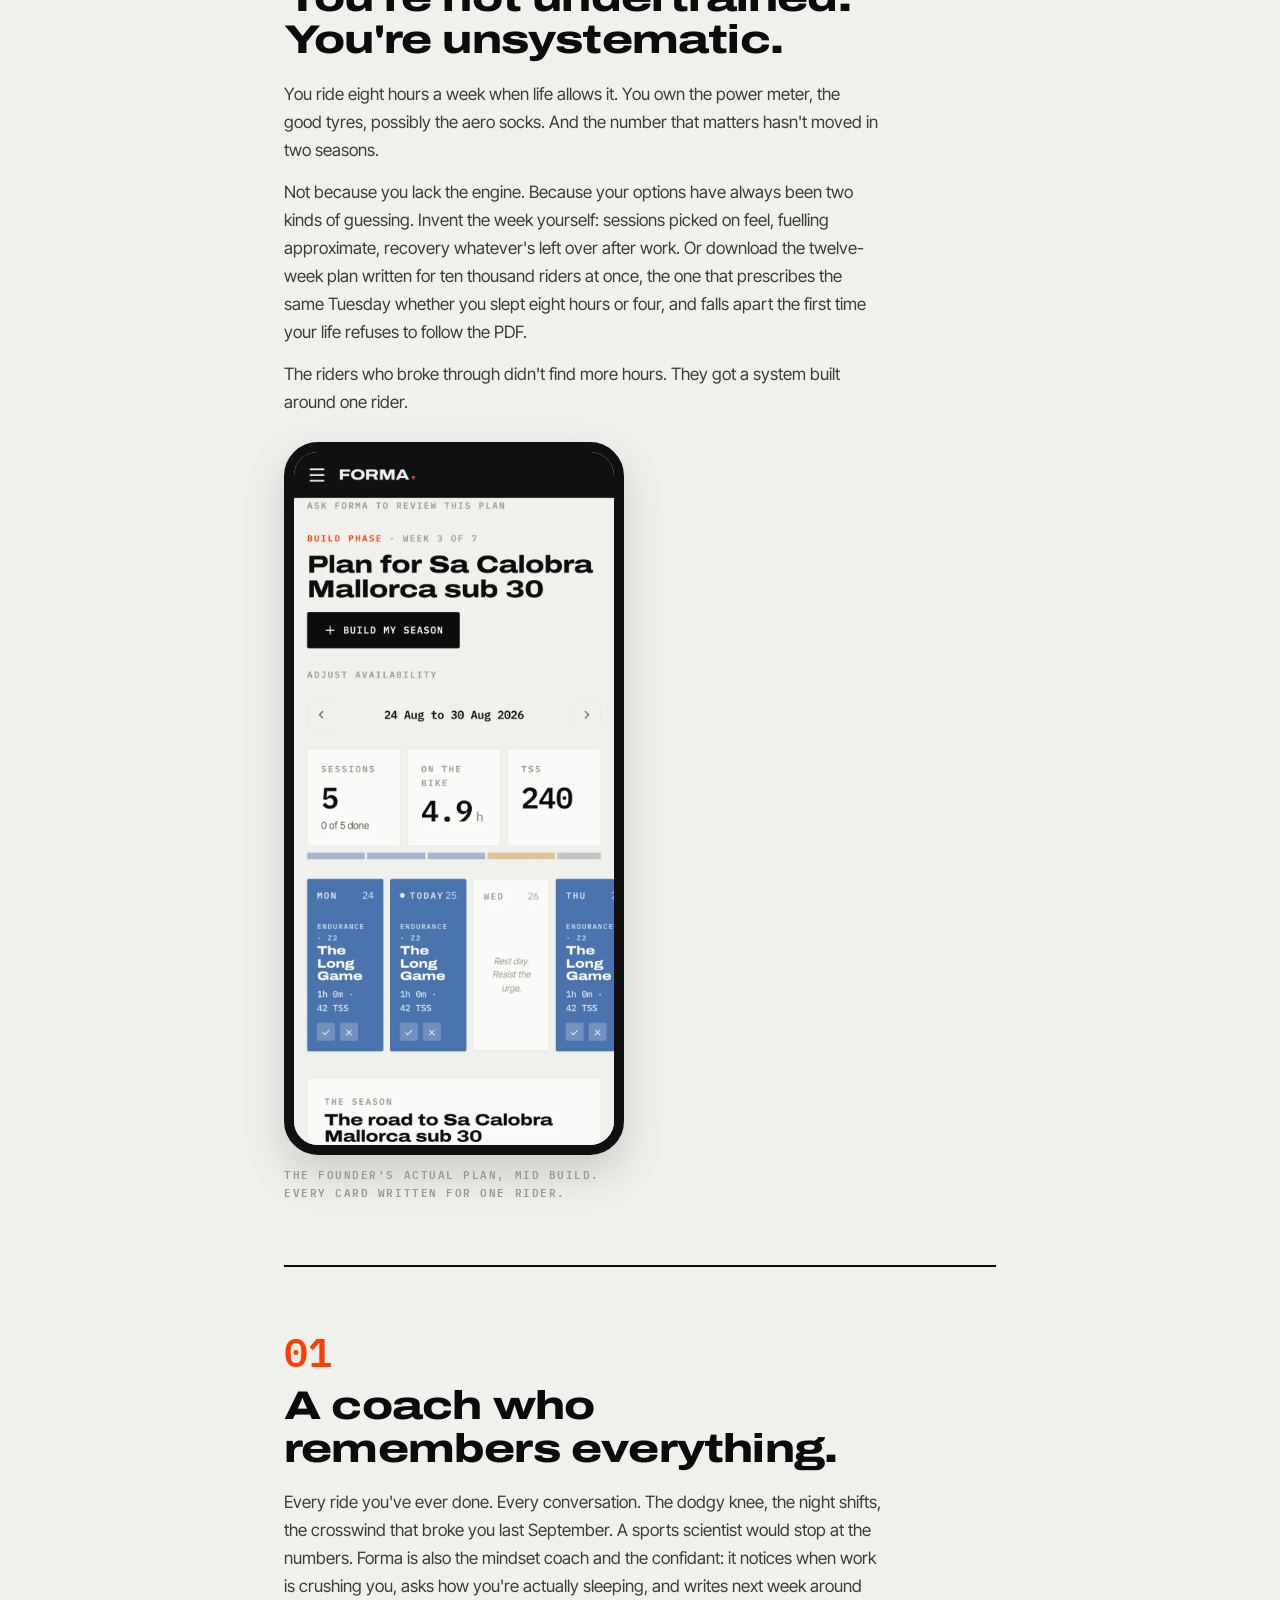
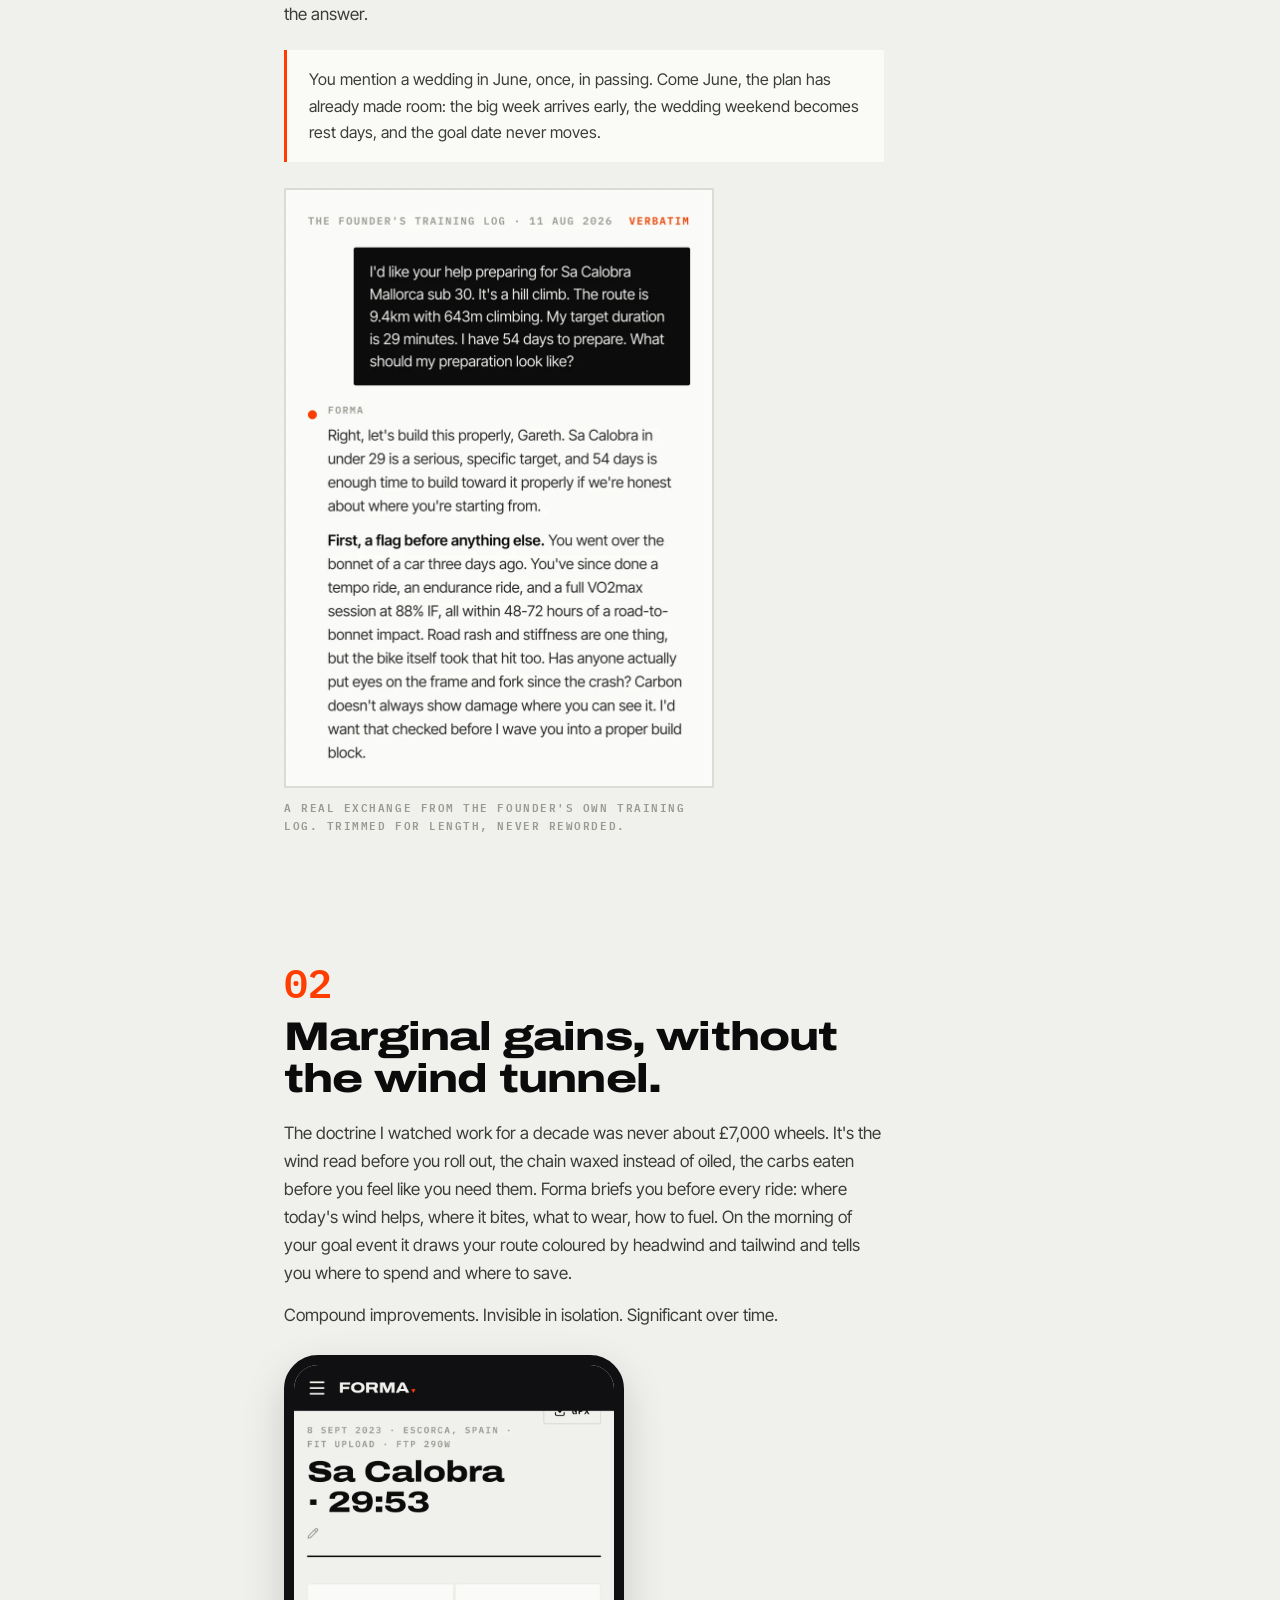
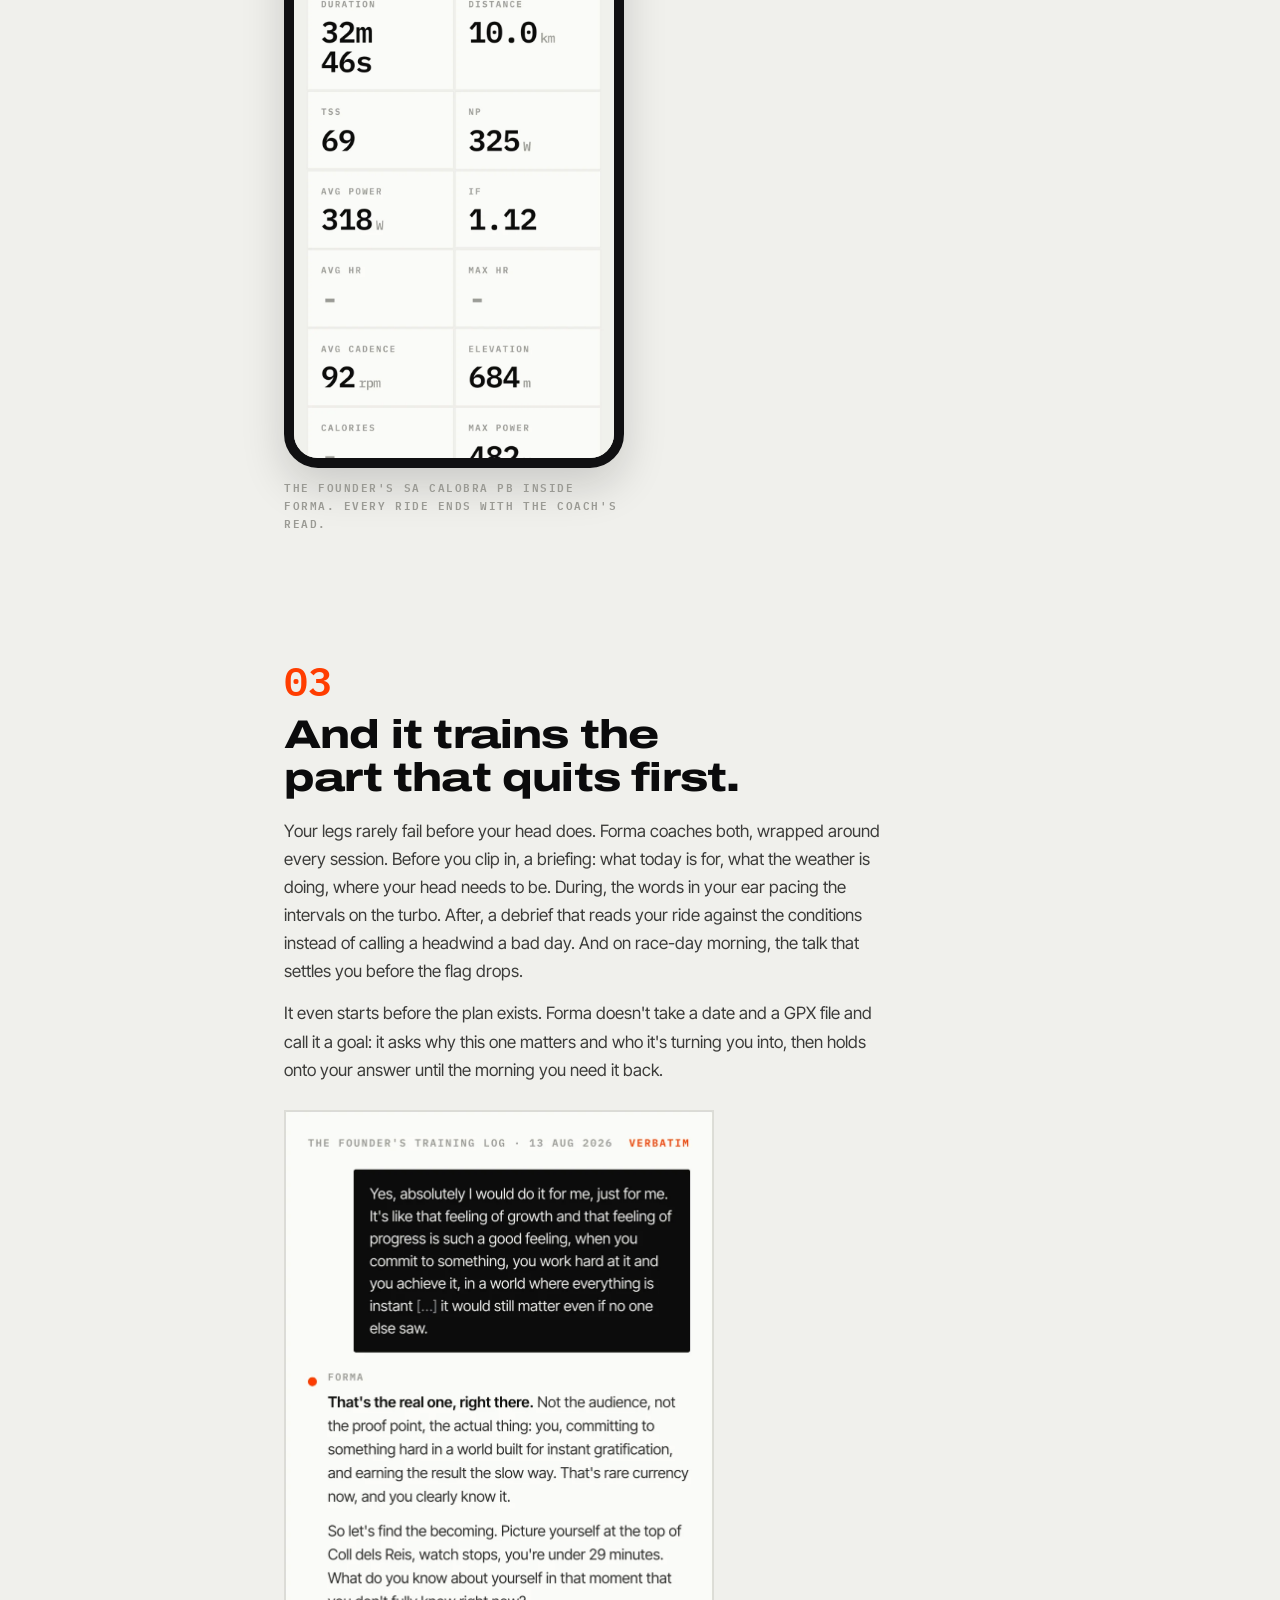
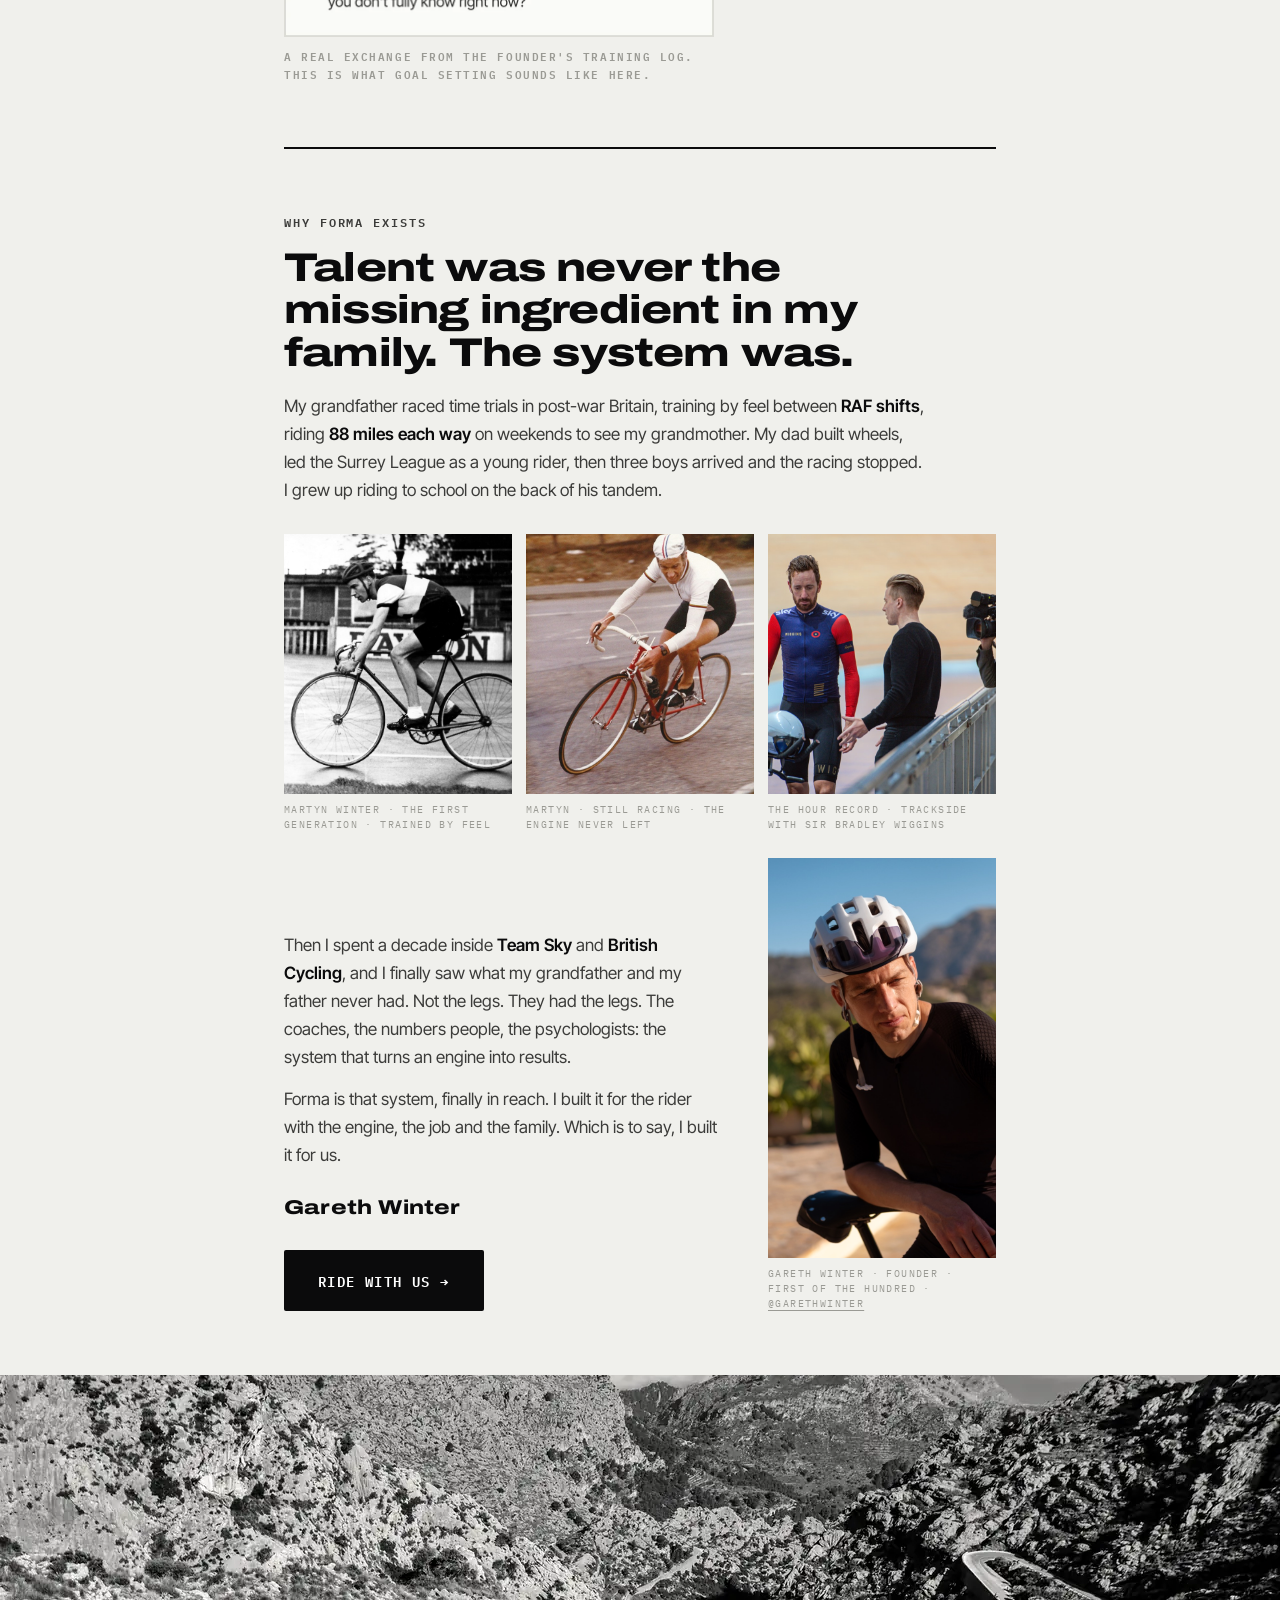
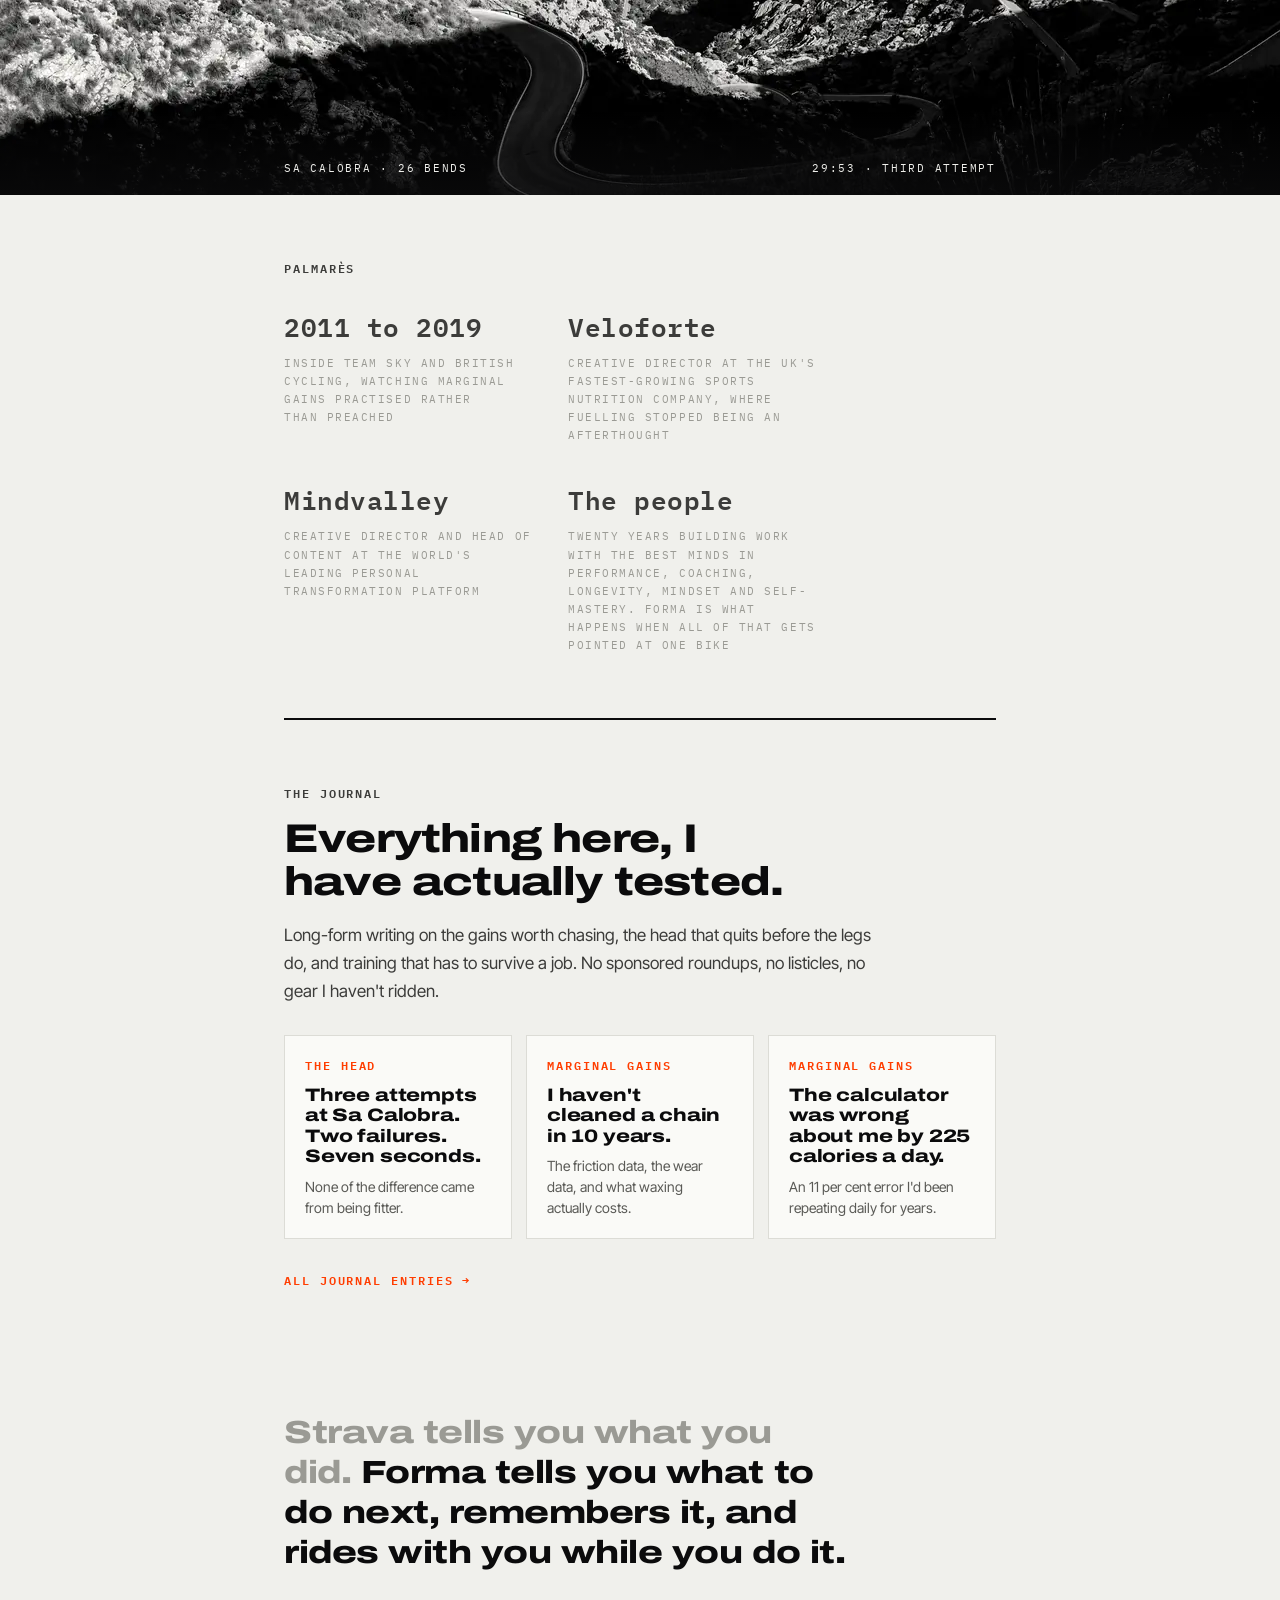
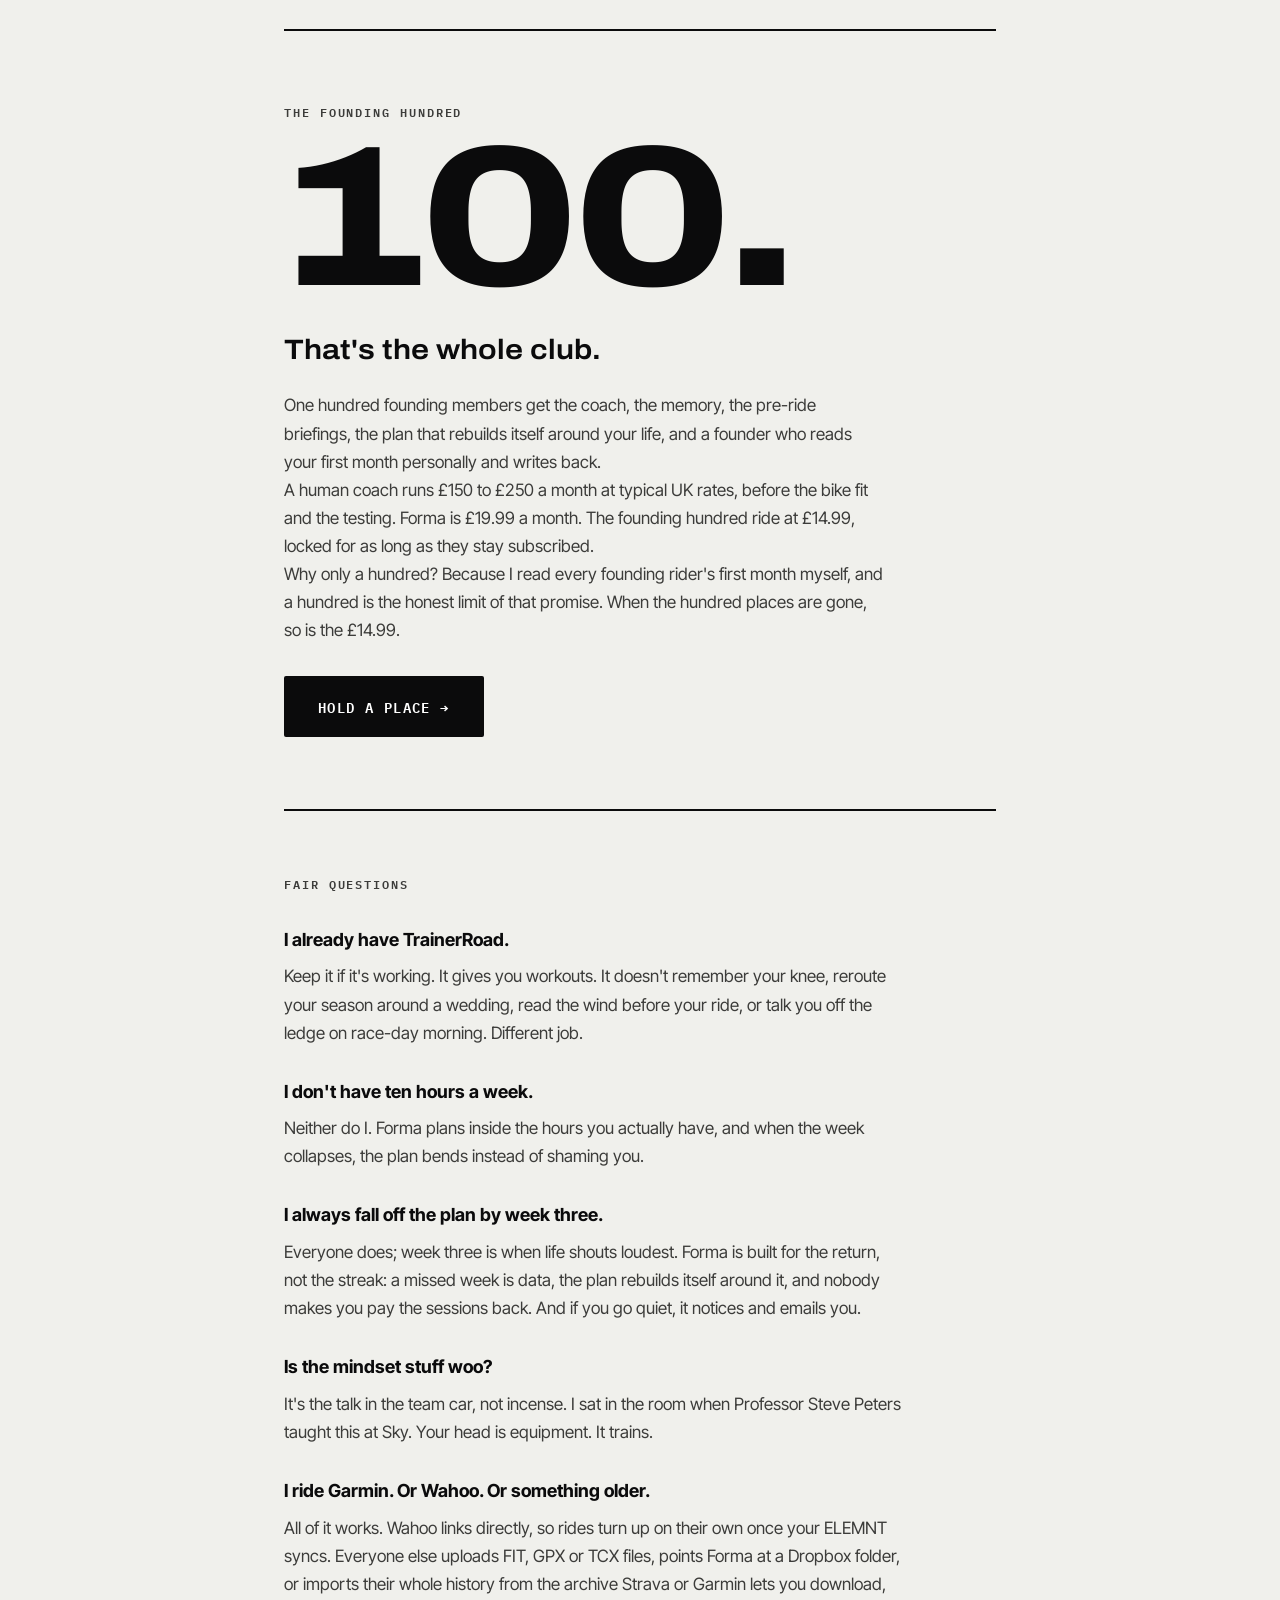
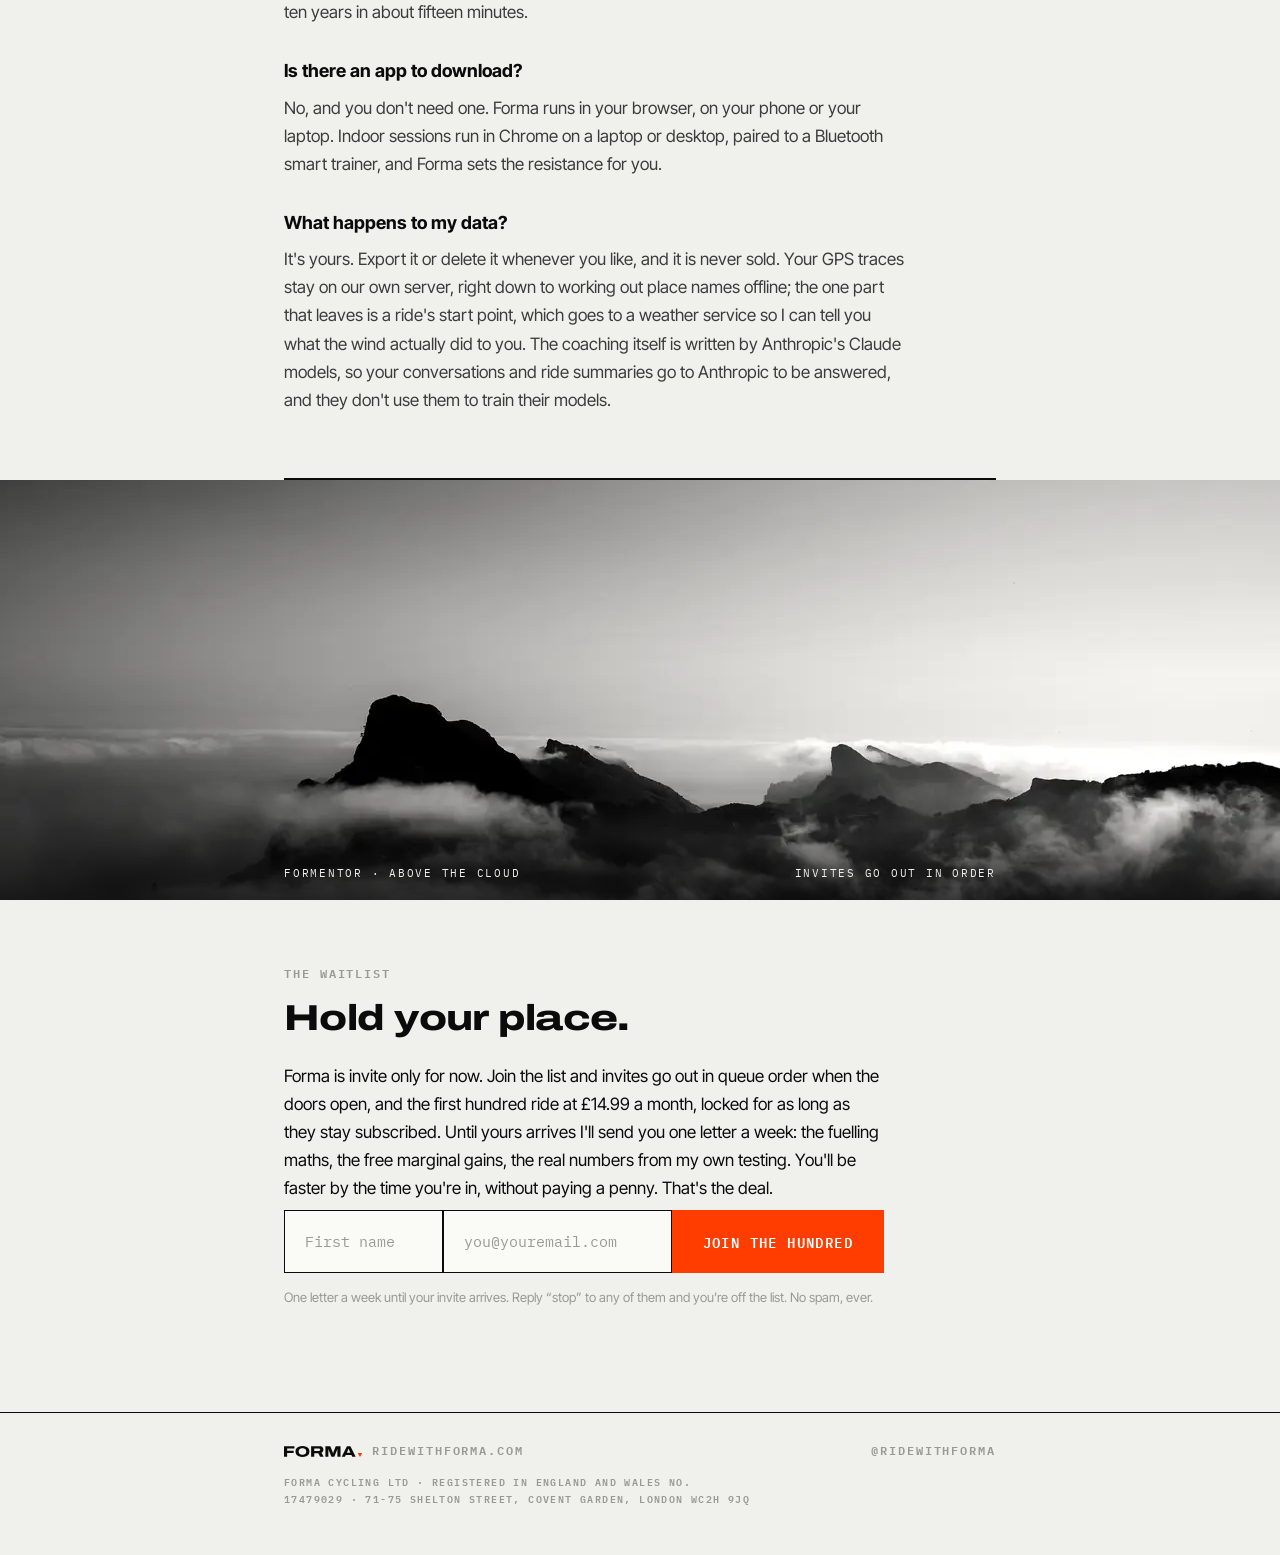
==== commit 7365475c: "Landing: Gareth's own mountain photography replaces the ink bands Sa Calobra and Formentor, shot by " ====
--- a/index.html
+++ b/index.html
@@ -163,11 +163,11 @@
   .story .sig{font-family:'Archivo',sans-serif;font-stretch:125%;font-weight:800;font-size:20px;letter-spacing:.01em;color:var(--ink);margin-top:22px}
   .inkband{position:relative;margin:0}
   .inkband img{display:block;width:100%;height:420px;object-fit:cover}
-  .inkband .cap{position:absolute;left:0;right:0;bottom:0;padding:18px 0;background:linear-gradient(to top,rgba(11,11,12,.55),transparent)}
+  .inkband .cap{position:absolute;left:0;right:0;bottom:0;padding:48px 0 18px;background:linear-gradient(to top,rgba(11,11,12,.74),rgba(11,11,12,.34) 55%,transparent)}
   .inkband .cap .wrap{display:flex;justify-content:space-between;align-items:baseline}
   .inkband .cap span{font-family:'IBM Plex Mono',monospace;font-size:11px;letter-spacing:.16em;color:#F0F0EC}
-  /* The founder band is a photograph, not ink: taller so the rider and the
-     switchbacks above him both fit, centred so a phone's square crop keeps him. */
+  /* The founder band is taller so the rider and the switchbacks above him
+     both fit, centred so a phone's square crop keeps him. */
   .founderband img{height:clamp(380px,46vw,640px);object-position:50% 35%}
   @media (max-width:640px){ .founderband .cap .wrap{flex-direction:column;gap:4px} .founderband .pbsep{display:none} .founderband .cap span .nb{display:block} }
   .proofrow{display:flex;flex-wrap:wrap;gap:34px;margin-top:26px}
@@ -337,7 +337,7 @@
   </section>
 
   <section class="inkband reveal">
-    <img src="/img/sa-calobra.jpg" alt="Sa Calobra rendered as ink dispersion, 26 switchbacks read as flow and sediment" loading="lazy" width="1600" height="1062">
+    <img src="/img/passes/sa-calobra-valley-1280.webp" srcset="/img/passes/sa-calobra-valley-1280.webp 1280w, /img/passes/sa-calobra-valley-2000.webp 2000w" sizes="100vw" alt="Sa Calobra's road winding through a limestone valley above the cloud, photographed by Gareth Winter" loading="lazy" decoding="async" width="2000" height="1333" style="object-position:35% 70%">
     <div class="cap"><div class="wrap"><span>SA CALOBRA · 26 BENDS</span><span>29:53 · THIRD ATTEMPT</span></div></div>
   </section>
 
@@ -429,8 +429,8 @@
   <div class="wrap"><hr class="rule"></div>
 
   <section class="inkband reveal">
-    <img src="/img/tourmalet.jpg" alt="Col du Tourmalet rendered as ink dispersion" loading="lazy" width="1600" height="1062">
-    <div class="cap"><div class="wrap"><span>COL DU TOURMALET</span><span>INVITES GO OUT IN ORDER</span></div></div>
+    <img src="/img/passes/formentor-cloud-1280.webp" srcset="/img/passes/formentor-cloud-1280.webp 1280w, /img/passes/formentor-cloud-2000.webp 2000w" sizes="100vw" alt="A mountain peak on the Formentor peninsula rising out of a sea of cloud, photographed by Gareth Winter" loading="lazy" decoding="async" width="2000" height="1333" style="object-position:55% 80%">
+    <div class="cap"><div class="wrap"><span>FORMENTOR · ABOVE THE CLOUD</span><span>INVITES GO OUT IN ORDER</span></div></div>
   </section>
 
   <section class="form-block reveal" id="waitlist">
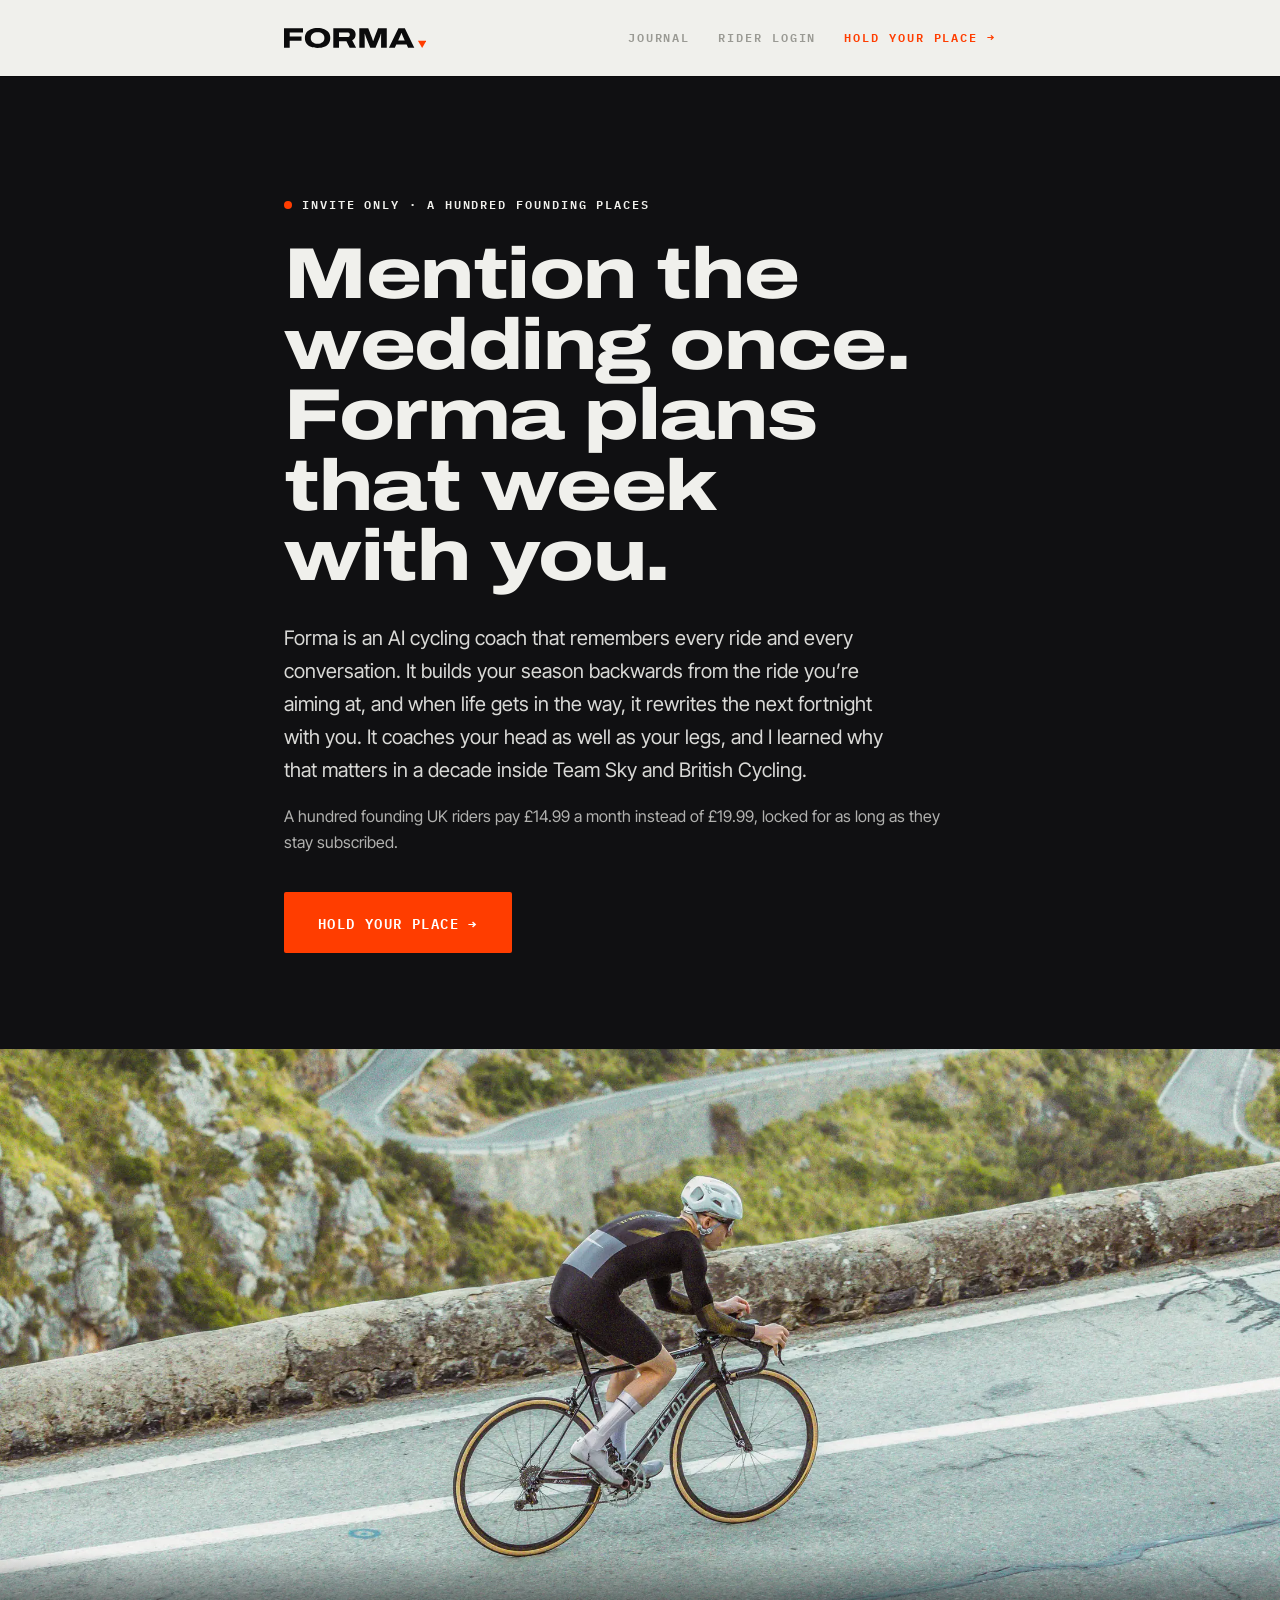
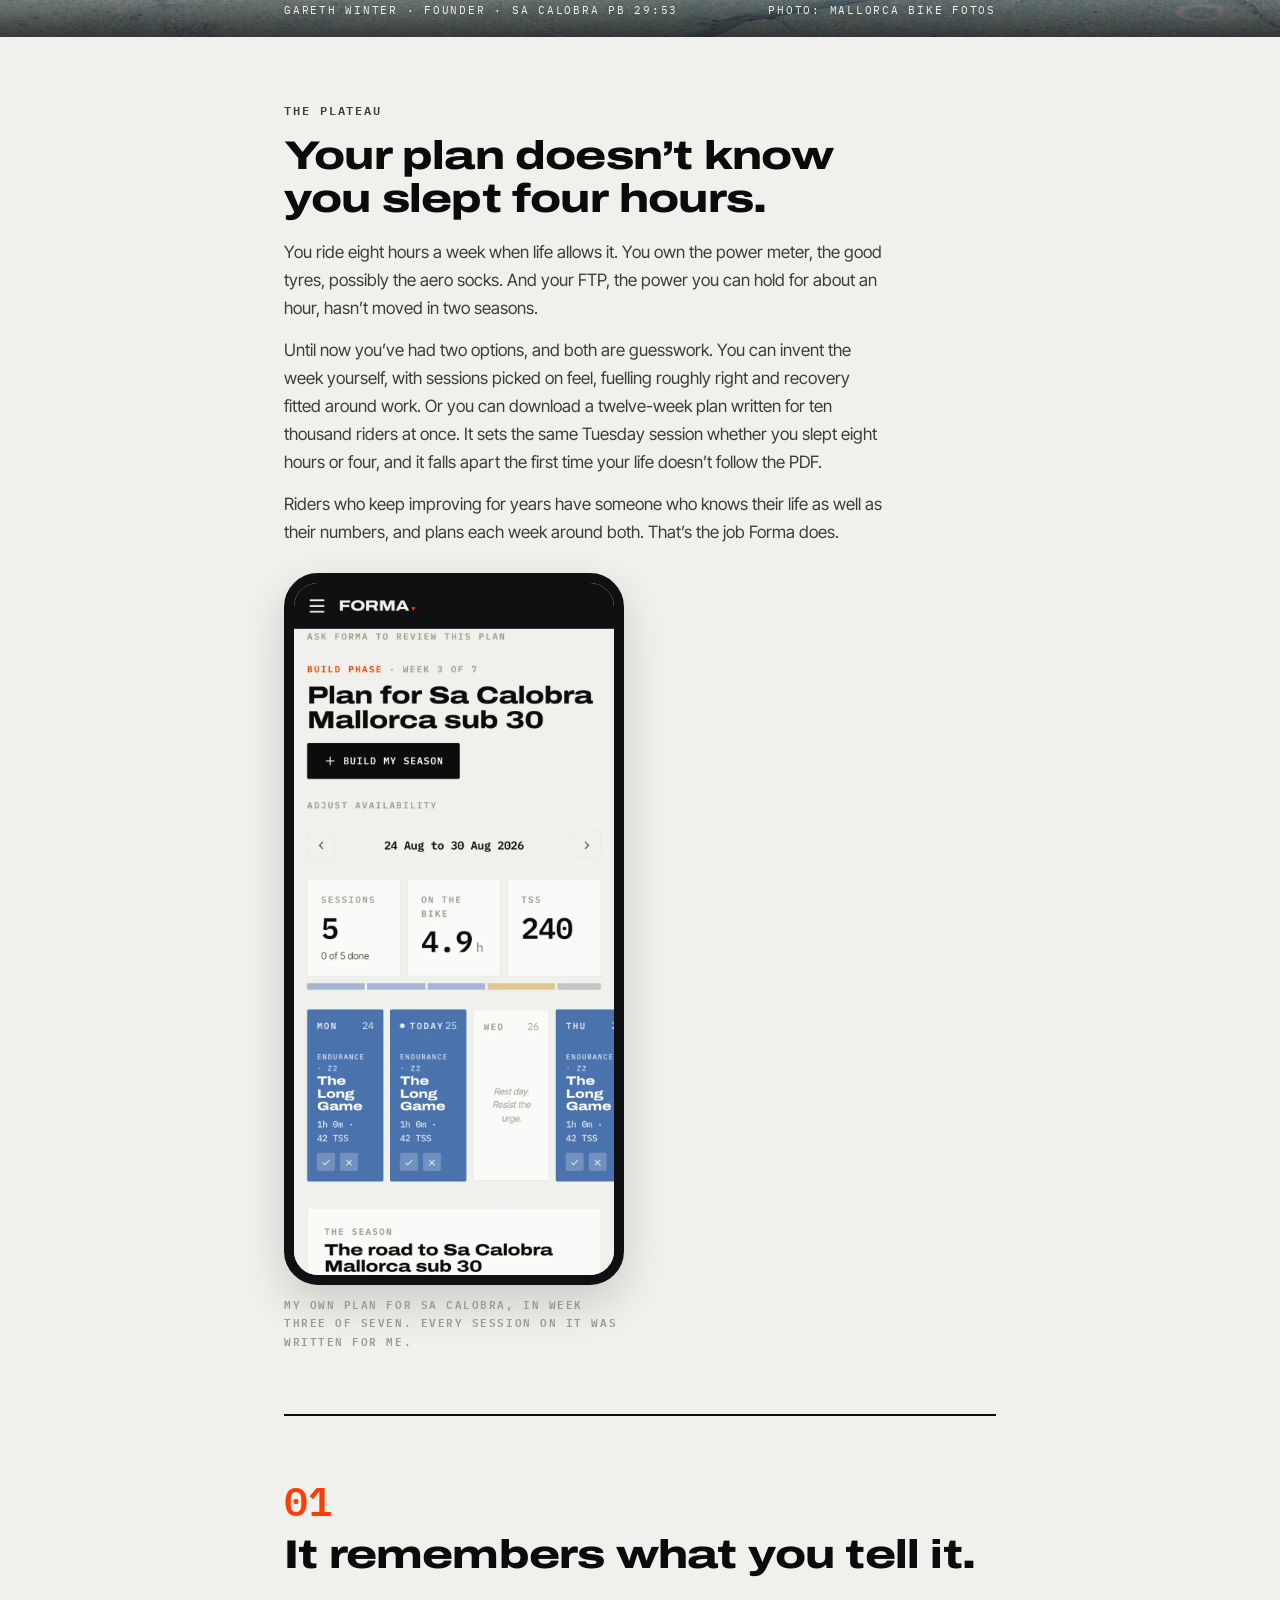
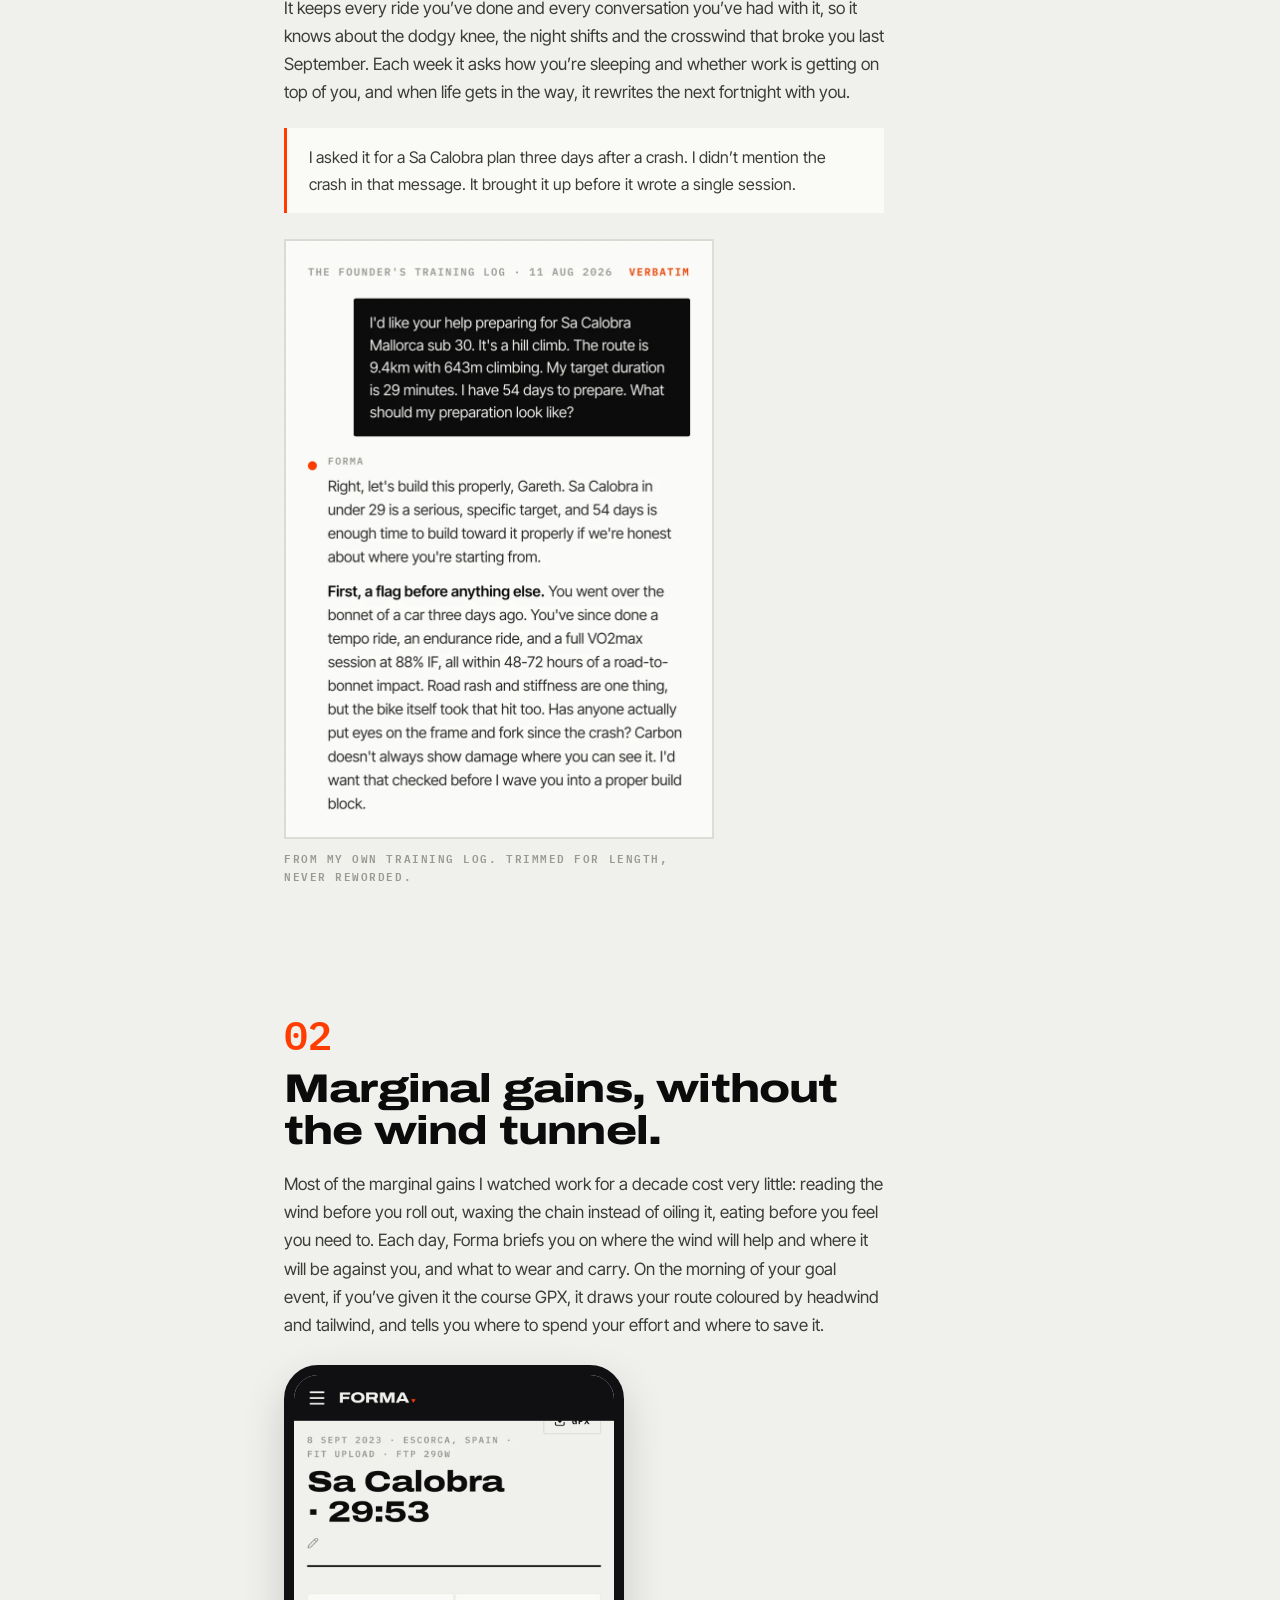
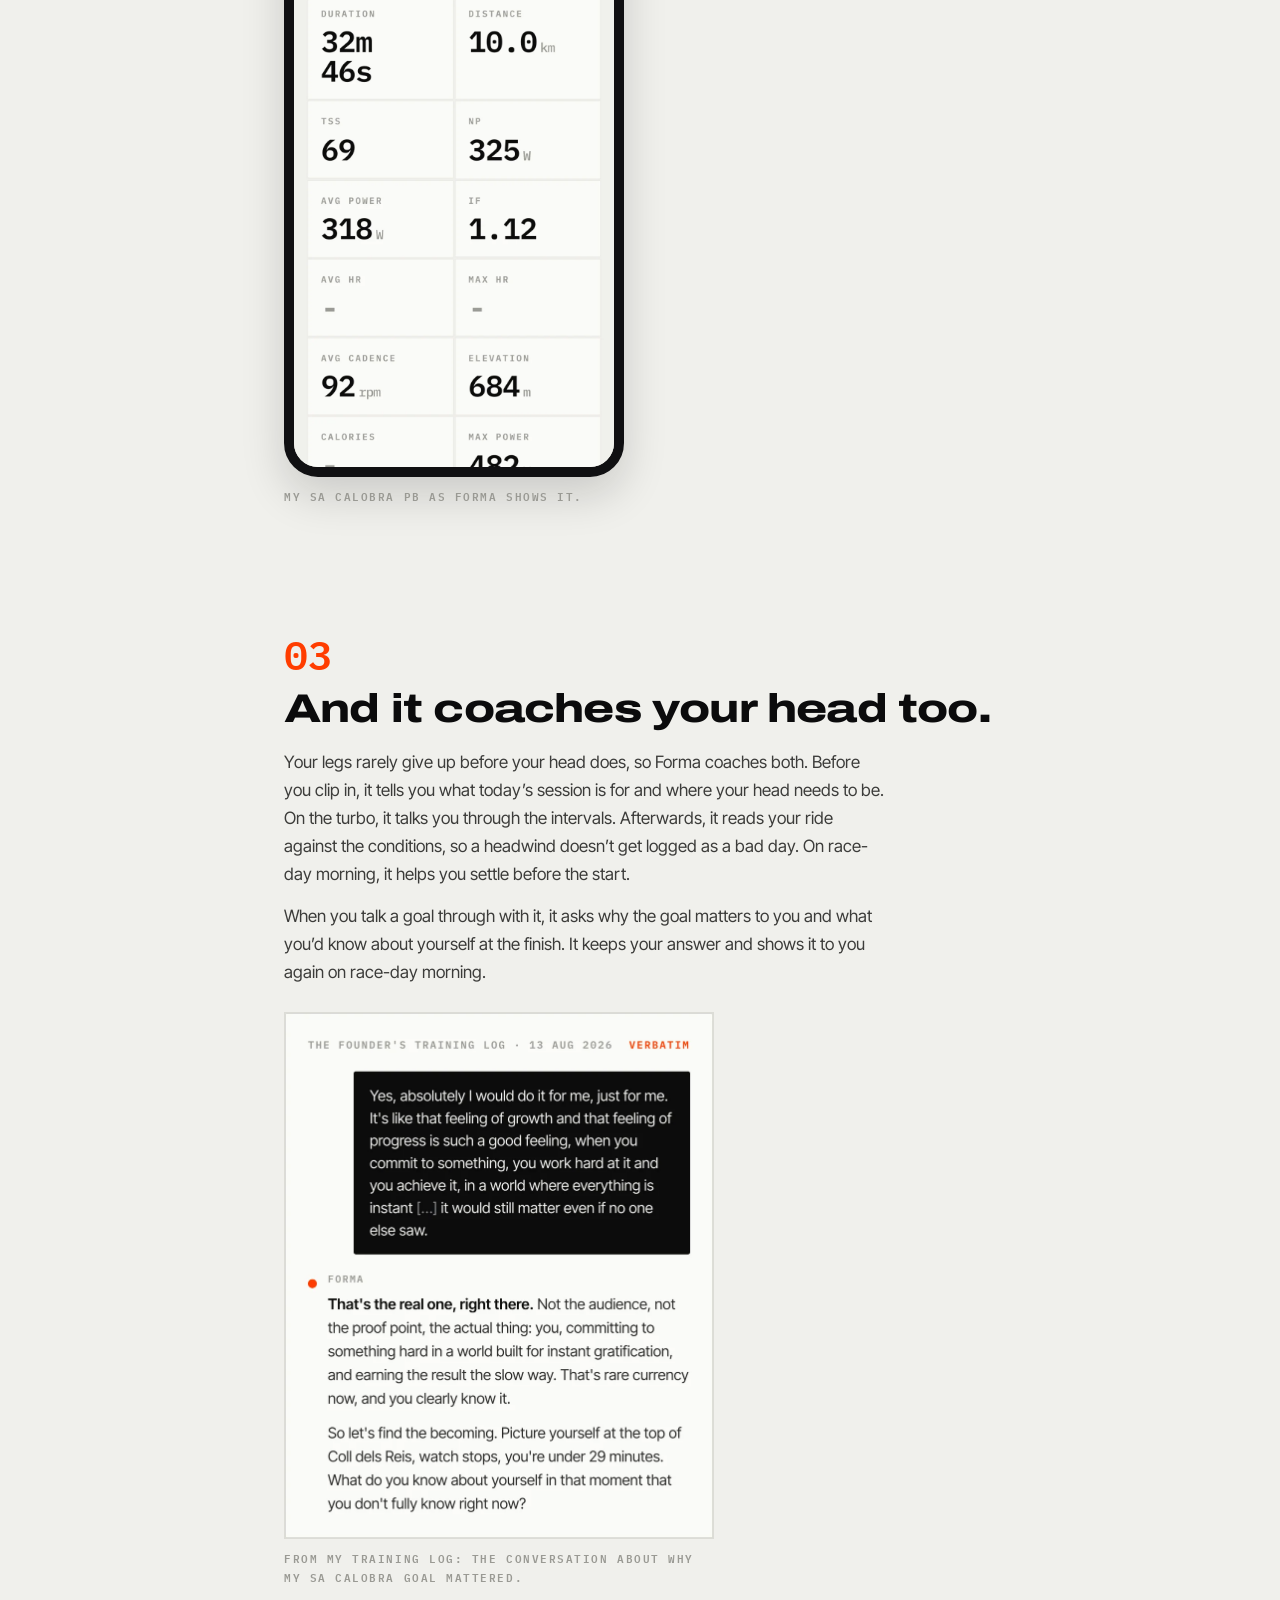
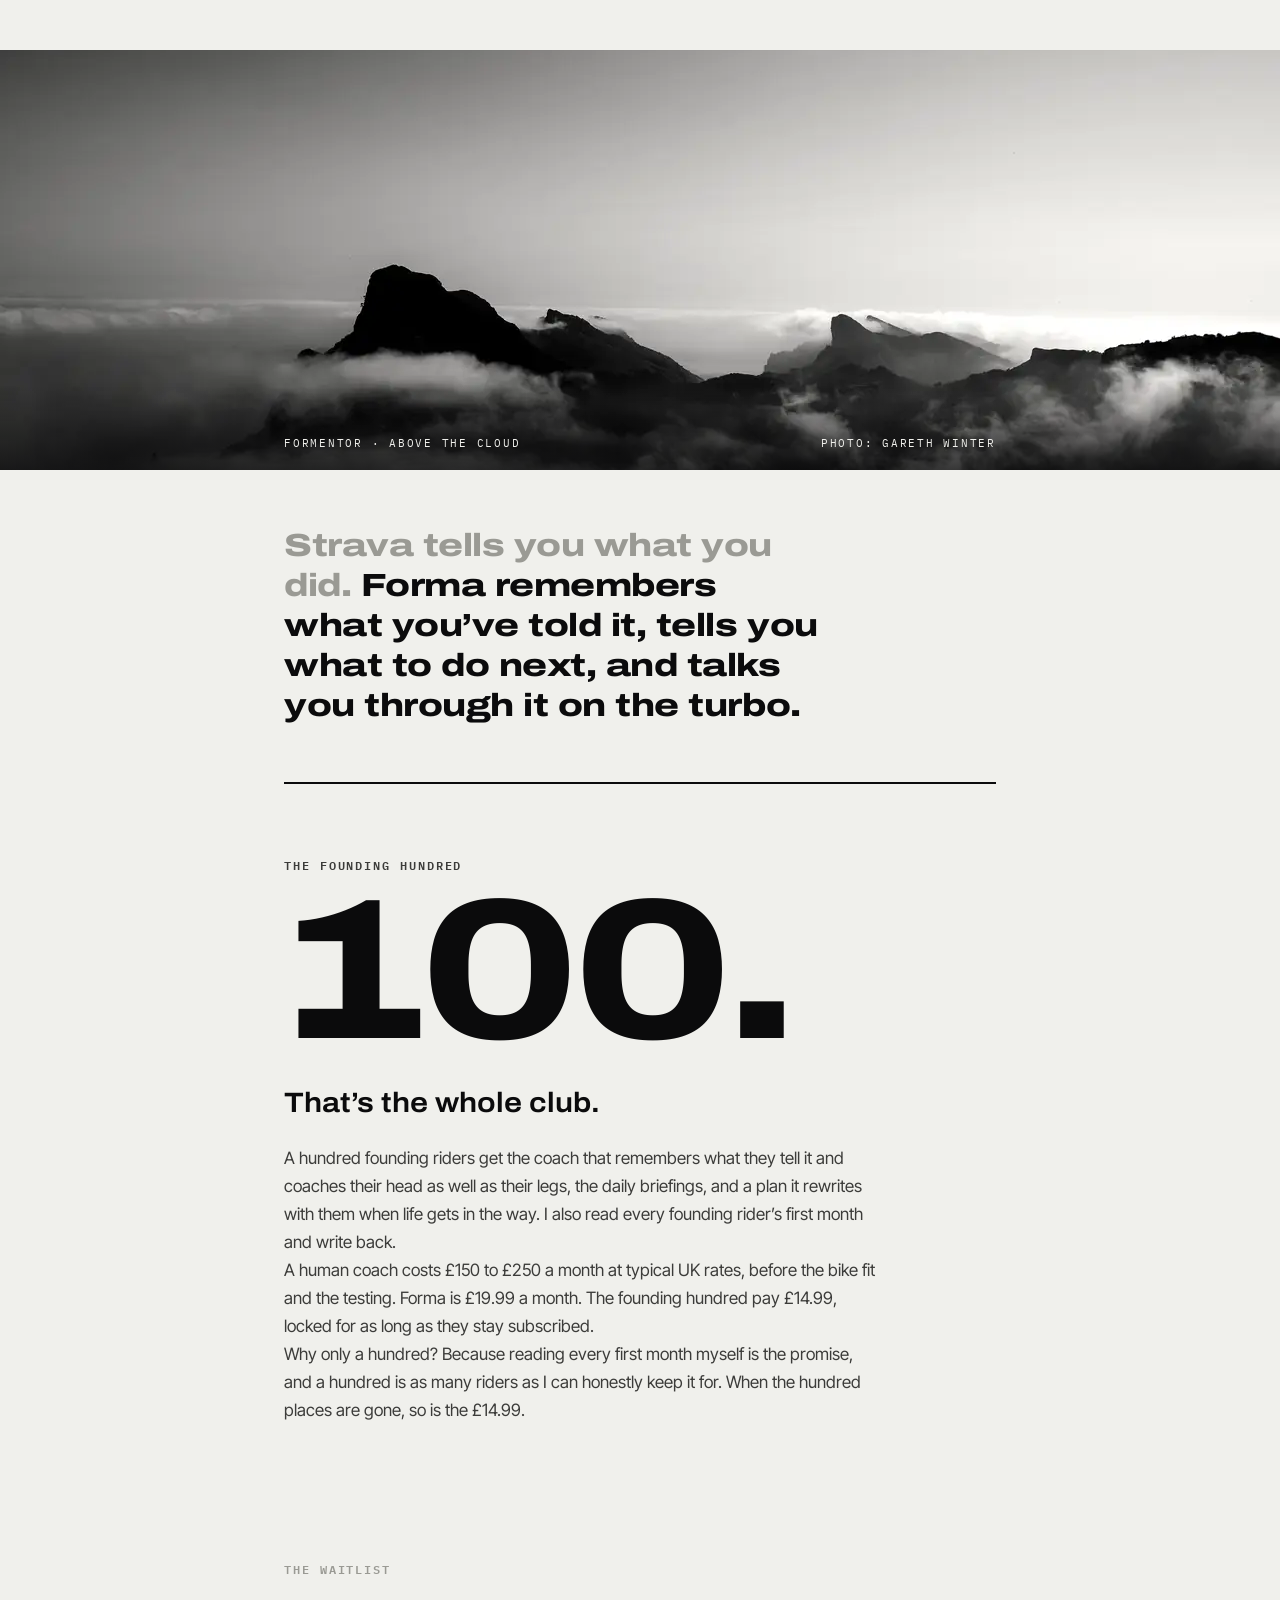
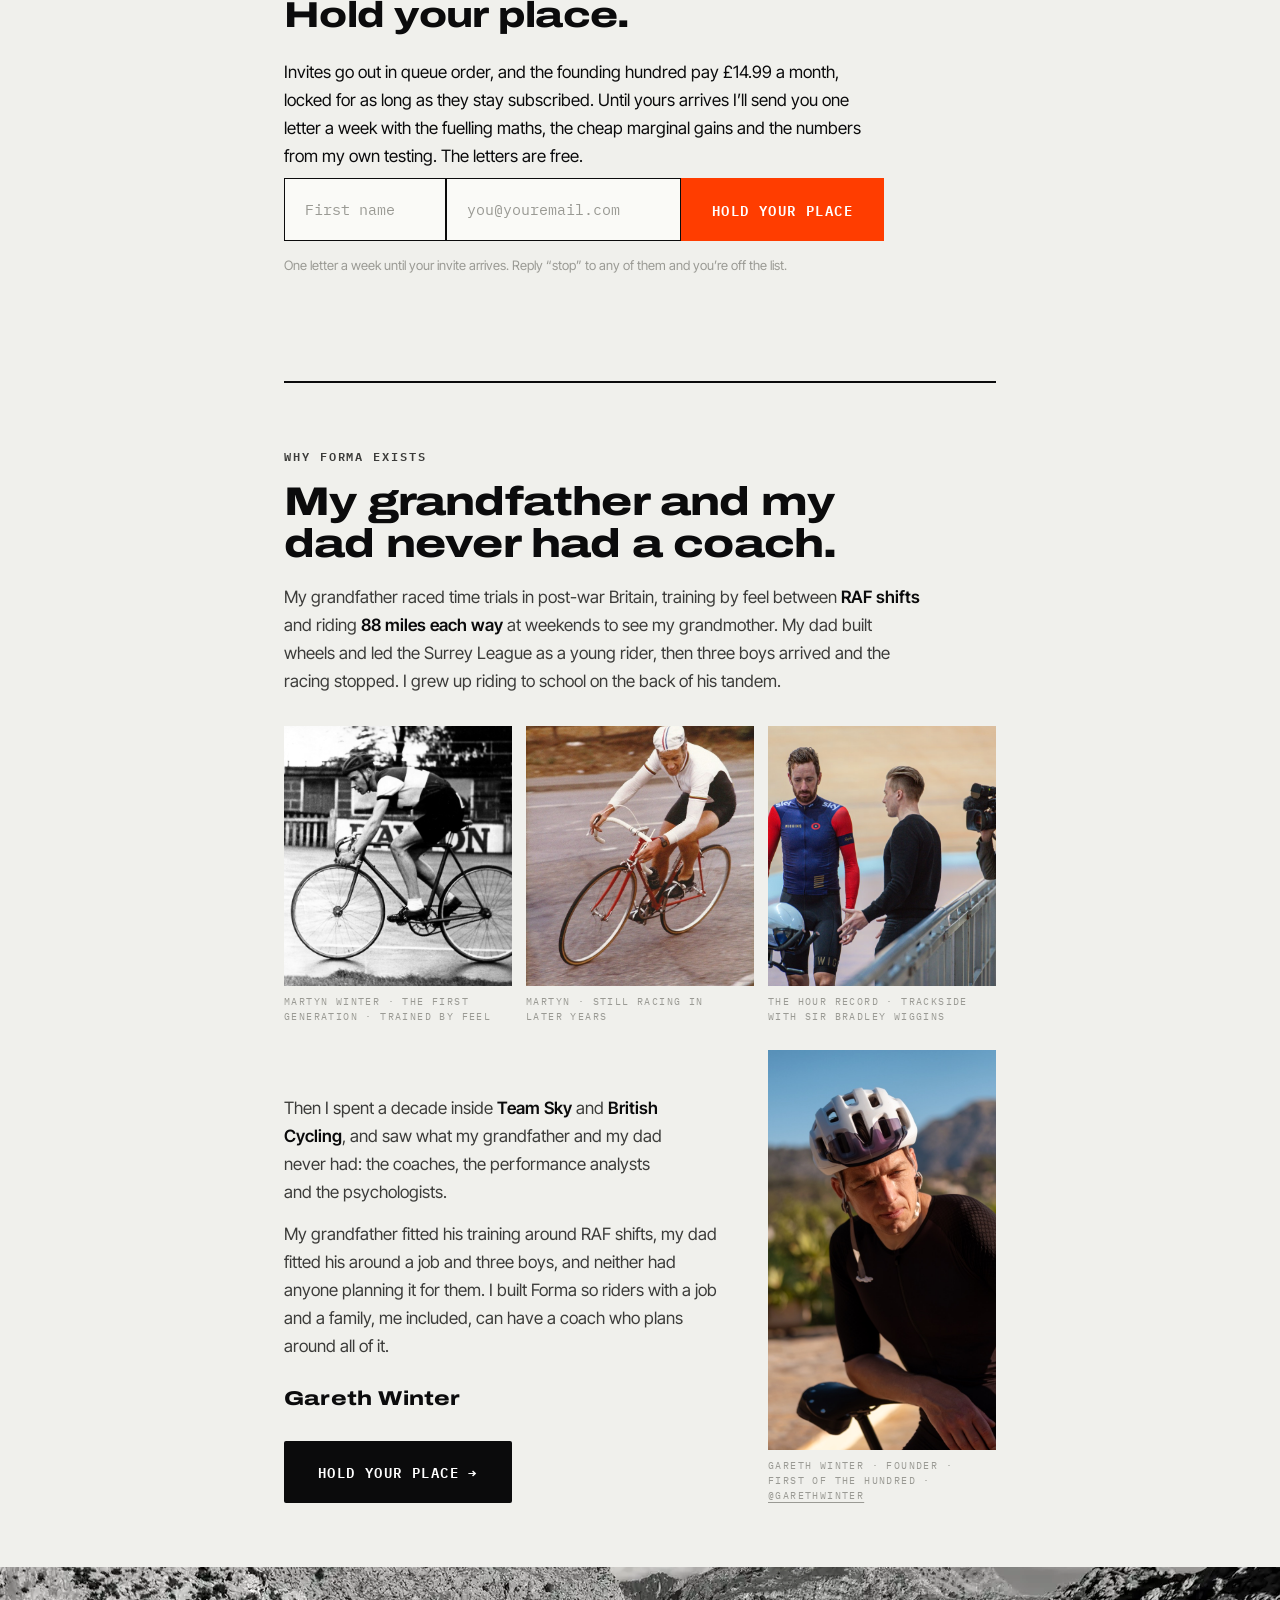
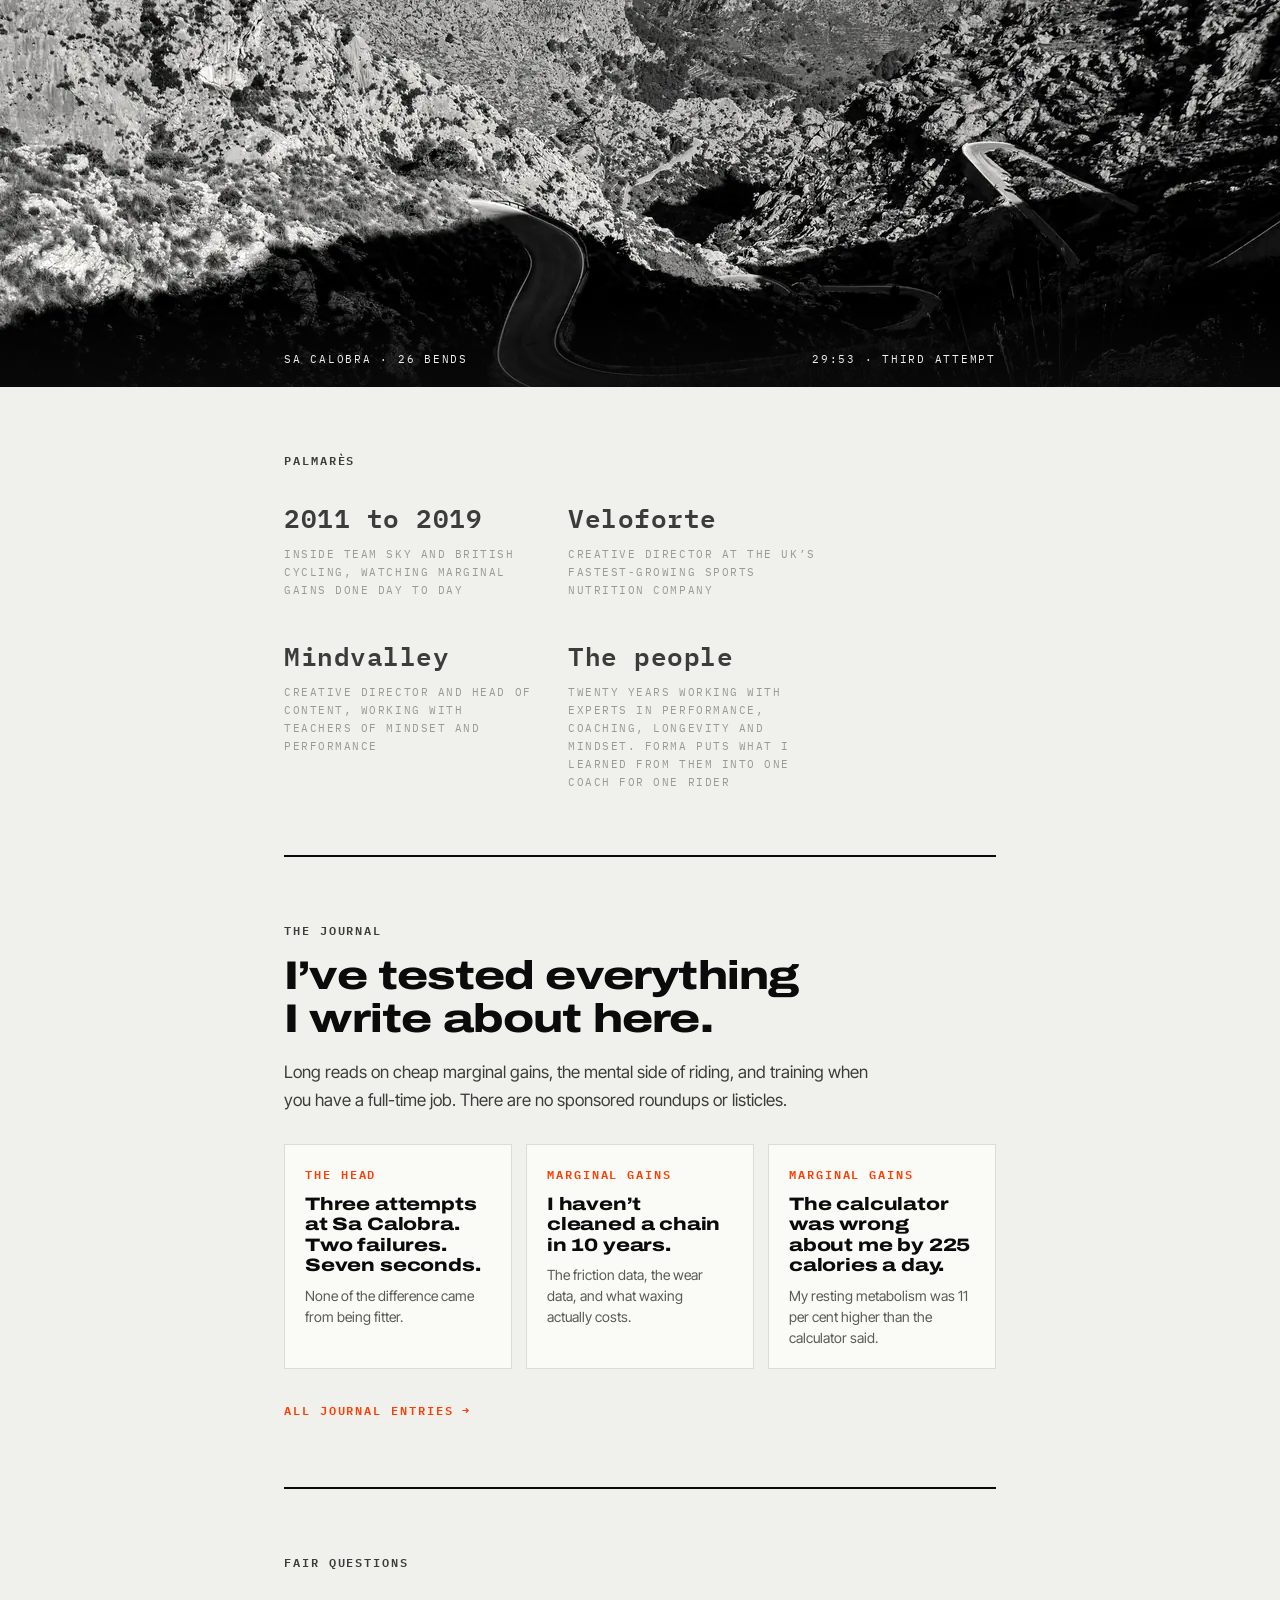
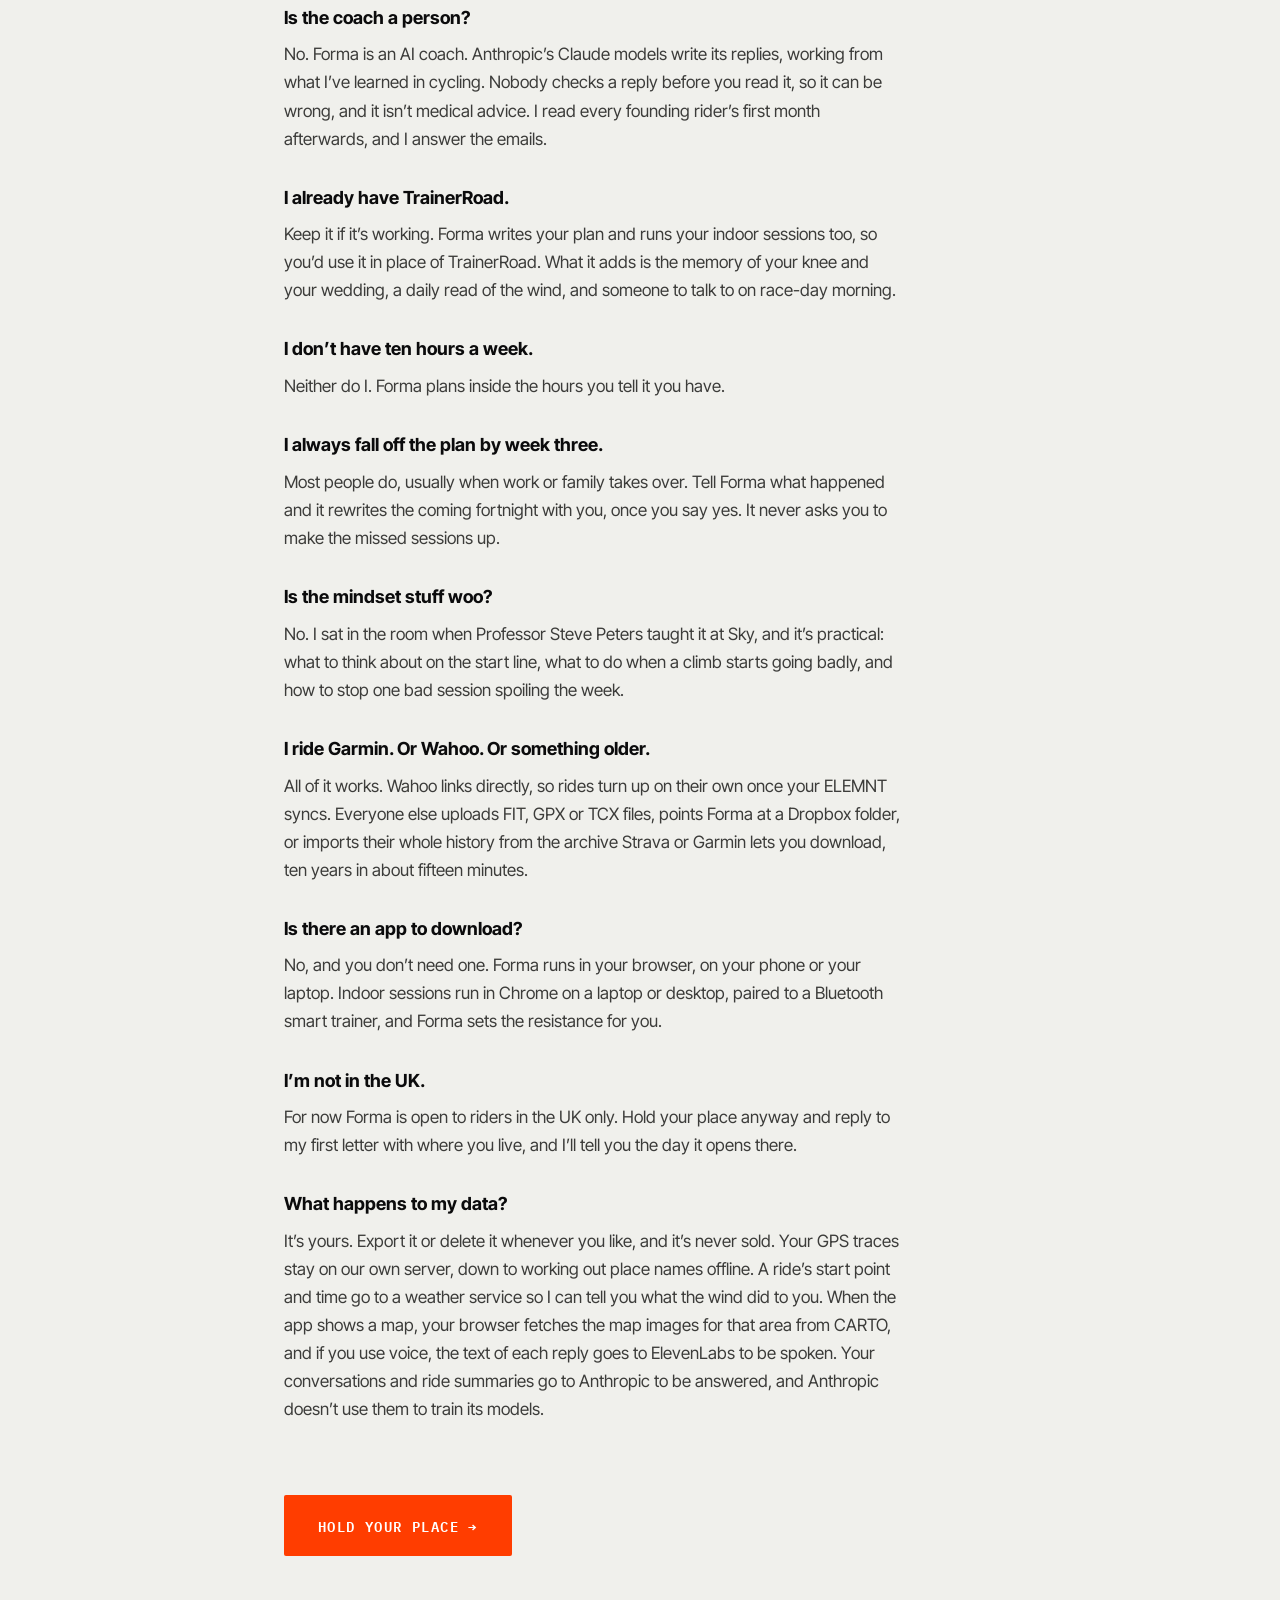
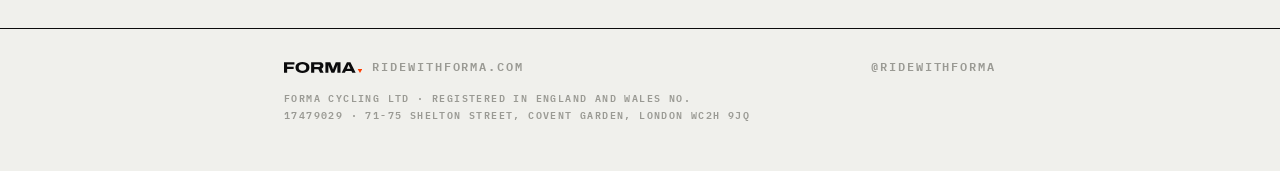
==== commit 22857a93: "Landing: full rewrite for awareness, accuracy and voice - Hero written for solution-aware Instagram " ====
--- a/index.html
+++ b/index.html
@@ -3,13 +3,13 @@
 <head>
 <meta charset="UTF-8">
 <meta name="viewport" content="width=device-width, initial-scale=1.0">
-<title>FORMA · A coach for the head, not just the engine</title>
+<title>FORMA · The AI cycling coach that remembers what you tell it</title>
 <link rel="icon" href="/favicon.svg" type="image/svg+xml">
 <link rel="icon" href="/favicon-32.png" type="image/png" sizes="32x32">
 <link rel="apple-touch-icon" href="/apple-touch-icon.png">
-<meta name="description" content="Your legs rarely quit before your head does. Forma coaches both, around the life you actually live. Invite only: a hundred founding places at £14.99 a month.">
-<meta property="og:title" content="FORMA · A coach for the head, not just the engine">
-<meta property="og:description" content="Not a plan you adapt to. A coach that adapts to you, and trains the part that quits first. Invite only: a hundred founding places at £14.99 a month.">
+<meta name="description" content="An AI cycling coach that remembers every ride and every conversation, and coaches your head as well as your legs. A hundred founding places for UK riders.">
+<meta property="og:title" content="FORMA · The AI cycling coach that remembers what you tell it">
+<meta property="og:description" content="An AI cycling coach that remembers every ride and every conversation, and coaches your head as well as your legs. A hundred founding places for UK riders.">
 <meta property="og:url" content="https://ridewithforma.com">
 <meta property="og:type" content="website">
 <meta property="og:image" content="https://ridewithforma.com/img/og-card.png?v=2">
@@ -17,8 +17,8 @@
 <meta property="og:image:height" content="630">
 <meta property="og:image:alt" content="FORMA. The plan bends. The goal holds.">
 <meta name="twitter:card" content="summary_large_image">
-<meta name="twitter:title" content="FORMA · A coach for the head, not just the engine">
-<meta name="twitter:description" content="Not a plan you adapt to. A coach that adapts to you, and trains the part that quits first. Invite only: a hundred founding places at £14.99 a month.">
+<meta name="twitter:title" content="FORMA · The AI cycling coach that remembers what you tell it">
+<meta name="twitter:description" content="An AI cycling coach that remembers every ride and every conversation, and coaches your head as well as your legs. A hundred founding places for UK riders.">
 <meta name="twitter:image" content="https://ridewithforma.com/img/og-card.png?v=2">
 <link rel="preconnect" href="https://fonts.googleapis.com">
 <link rel="preconnect" href="https://fonts.gstatic.com" crossorigin>
@@ -82,7 +82,7 @@
   @media (min-width:641px){ .joinlink .joinshort{display:none} }
   /* Under ~400px even the shortened row loses to the lockup, so the header
      wraps into two tidy rows rather than shedding the login link. */
-  @media (max-width:400px){
+  @media (max-width:480px){
     header .wrap{flex-wrap:wrap;row-gap:10px}
     .headright{width:100%;justify-content:flex-start}
   }
@@ -95,7 +95,9 @@
 
   .hero{position:relative;padding:112px 0 96px;background:var(--carbon)}
     .hero .wrap{position:relative}
-  .hero h1{font-size:clamp(46px,8.4vw,84px);margin:22px 0 30px;color:#F0F0EC}
+  .hero h1{font-size:clamp(34px,6.6vw,72px);margin:22px 0 30px;color:#F0F0EC;text-wrap:balance}
+  .hero p.offer{font-size:16px;margin-top:16px;color:rgba(240,240,236,.72)}
+  .closing{padding:8px 0 72px}
   .hero p.lede{font-size:20px;max-width:600px;color:rgba(240,240,236,.9)}
   .hero .kicker.flamme{color:#F0F0EC}
   .livechip{display:inline-flex;align-items:center;gap:10px}
@@ -110,7 +112,7 @@
 
   .sect{padding:64px 0}
   .sect .num{font-family:'IBM Plex Mono',monospace;font-size:40px;font-weight:600;color:var(--flamme);line-height:1}
-  .sect h2{font-family:'Archivo',sans-serif;font-stretch:125%;font-weight:800;font-size:clamp(30px,4.6vw,40px);letter-spacing:-.02em;line-height:1.06;margin:14px 0 18px}
+  .sect h2{font-family:'Archivo',sans-serif;font-stretch:125%;font-weight:800;font-size:clamp(28px,4.6vw,40px);letter-spacing:-.02em;line-height:1.06;margin:14px 0 18px}
   .sect p{max-width:600px;color:#3C3C3A}
   .sect p+p{margin-top:14px}
   .vignette{margin-top:22px;border-left:3px solid var(--flamme);padding:16px 22px;background:var(--paper);max-width:600px}
@@ -141,7 +143,7 @@
   .club p{max-width:600px;color:#3C3C3A}
 
   .form-block{padding:64px 0 104px}
-  .form-block h2{font-family:'Archivo',sans-serif;font-stretch:125%;font-weight:800;font-size:36px;letter-spacing:-.02em;line-height:1.06;margin:16px 0 24px}
+  .form-block h2{font-family:'Archivo',sans-serif;font-stretch:125%;font-weight:800;font-size:clamp(30px,4.6vw,36px);letter-spacing:-.02em;line-height:1.06;margin:16px 0 24px}
   form,.sharerow{display:flex;gap:0;max-width:600px;margin-top:8px}
   #waitlist-form input[name=name]{flex:1 1 140px}
   #waitlist-form input[name=email]{flex:2 1 190px}
@@ -169,6 +171,7 @@
   /* The founder band is taller so the rider and the switchbacks above him
      both fit, centred so a phone's square crop keeps him. */
   .founderband img{height:clamp(380px,46vw,640px);object-position:50% 35%}
+  @media (max-width:640px){ .inkband .cap .wrap{flex-direction:column;gap:4px} }
   @media (max-width:640px){ .founderband .cap .wrap{flex-direction:column;gap:4px} .founderband .pbsep{display:none} .founderband .cap span .nb{display:block} }
   .proofrow{display:flex;flex-wrap:wrap;gap:34px;margin-top:26px}
   .proofrow .item{max-width:250px}
@@ -224,17 +227,18 @@
 <header>
   <div class="wrap">
     <svg class="lockup" viewBox="118.99 121.48 762.02 107.04" xmlns="http://www.w3.org/2000/svg" role="img" aria-label="FORMA"><path fill="#0b0b0c" d="M149.51,226.72h-30.52v-103.44h101.63v22.7h-71.11v20.9h63.3v22.7h-63.3v37.14Z"/><path fill="#0b0b0c" d="M298.65,228.52h0c-13.83,0-25.83-2.13-36-6.39-10.17-4.26-18.02-10.37-23.53-18.34-5.51-7.97-8.27-17.56-8.27-28.79h0c0-11.23,2.76-20.82,8.27-28.79,5.51-7.97,13.36-14.08,23.53-18.34,10.17-4.26,22.17-6.39,36-6.39h0c14.03,0,26.11,2.13,36.24,6.39,10.12,4.26,17.94,10.37,23.45,18.34,5.51,7.97,8.27,17.56,8.27,28.79h0c0,11.23-2.76,20.82-8.27,28.79-5.51,7.97-13.33,14.08-23.45,18.34-10.13,4.26-22.21,6.39-36.24,6.39ZM298.65,205.82h0c5.41,0,10.35-.65,14.81-1.95,4.46-1.31,8.29-3.21,11.5-5.72,3.21-2.5,5.69-5.58,7.45-9.24,1.75-3.66,2.63-7.75,2.63-12.26h0v-3.6c0-4.41-.88-8.42-2.63-12.03-1.76-3.61-4.24-6.66-7.45-9.17s-7.04-4.41-11.5-5.72c-4.46-1.3-9.4-1.95-14.81-1.95h0c-5.41,0-10.32.65-14.73,1.95-4.41,1.31-8.25,3.21-11.5,5.72-3.26,2.51-5.74,5.56-7.44,9.17-1.71,3.61-2.56,7.62-2.56,12.03h0v3.6c0,4.51.85,8.6,2.56,12.26,1.7,3.66,4.18,6.74,7.44,9.24,3.25,2.51,7.09,4.41,11.5,5.72,4.41,1.3,9.32,1.95,14.73,1.95Z"/><path fill="#0b0b0c" d="M413.42,226.72h-30.52v-103.44h86c7.51,0,13.73,1.55,18.64,4.66,4.91,3.11,8.62,7.19,11.13,12.26,2.5,5.06,3.75,10.6,3.75,16.61h0c0,6.51-1.55,12.45-4.66,17.82-3.11,5.36-7.77,9.59-13.98,12.7h0l21.05,39.39h-34.58l-17.14-34.43h-39.69v34.43ZM413.42,145.98v23.76h45.4c3.71,0,6.67-1.1,8.87-3.31,2.21-2.21,3.31-5.16,3.31-8.87h0c0-2.41-.5-4.49-1.5-6.24-1-1.75-2.4-3.08-4.21-3.98-1.81-.91-3.96-1.36-6.47-1.36h-45.4Z"/><path fill="#0b0b0c" d="M550.88,226.72h-28.86v-103.44h47.81l17.74,44.96c.8,1.8,1.68,4.1,2.63,6.91.95,2.81,1.9,5.69,2.85,8.65.95,2.95,1.83,5.58,2.63,7.89h1.06c.6-2.11,1.38-4.56,2.33-7.37.95-2.81,1.95-5.64,3-8.49,1.05-2.86,1.98-5.39,2.79-7.59h0l17.74-44.96h46.45v103.44h-30.52v-53.37c0-2.11.03-4.46.08-7.07.05-2.61.12-5.16.22-7.67.1-2.51.15-4.66.15-6.46h-1.2c-.6,1.9-1.35,4.15-2.25,6.76-.91,2.61-1.78,5.19-2.63,7.75-.85,2.55-1.68,4.78-2.49,6.69h0l-21.65,53.37h-27.96l-21.8-53.37c-1-2.61-1.98-5.26-2.93-7.97-.95-2.71-1.81-5.24-2.56-7.59-.75-2.36-1.37-4.24-1.88-5.64h-1.2c.1,1.4.18,3.25.23,5.56.05,2.31.1,4.81.15,7.52.05,2.71.07,5.41.07,8.12h0v53.37Z"/><path fill="#0b0b0c" d="M712.15,226.72h-31.57l50.81-103.44h34.13l50.82,103.44h-33.23l-7.81-16.54h-55.33l-7.82,16.54ZM739.51,166.73l-9.32,21.05h34.88l-9.32-21.05c-.4-.9-.95-2.23-1.65-3.98-.71-1.75-1.46-3.61-2.26-5.57-.8-1.95-1.5-3.76-2.1-5.41-.6-1.65-1.1-2.88-1.51-3.68h-1.05c-.7,1.81-1.55,3.91-2.55,6.31-1.01,2.41-1.94,4.71-2.79,6.92-.85,2.21-1.62,4.01-2.33,5.41h0Z"/><polygon fill="#FF3D00" points="835.91 189.52 881.01 189.52 858.41 228.52 835.91 189.52"/></svg>
-    <span class="headright"><a class="kicker journallink" href="/journal/">Journal</a><a class="kicker riderlink" href="https://app.ridewithforma.com/login">Rider login</a><a class="kicker joinlink" href="#waitlist"><span class="joinlong">Join the hundred&nbsp;→</span><span class="joinshort">Join&nbsp;→</span></a></span>
+    <span class="headright"><a class="kicker journallink" href="/journal/">Journal</a><a class="kicker riderlink" href="https://app.ridewithforma.com/login">Rider login</a><a class="kicker joinlink" href="#waitlist"><span class="joinlong">Hold your place&nbsp;→</span><span class="joinshort">Hold your place&nbsp;→</span></a></span>
   </div>
 </header>
 
 <main>
   <section class="hero">
     <div class="wrap">
-      <p class="kicker flamme livechip"><span class="d pulse"></span><span class="chiptext">A COACH FOR THE HEAD, NOT JUST THE ENGINE</span></p>
-      <h1 class="display">The plan bends.<br>The goal holds.</h1>
-      <p class="lede">The pros have an entire team finding their gains. Forma is that team, in your jersey pocket: a coach that remembers every ride and every conversation, and builds your season around the life you actually live.</p>
-      <p style="margin-top:36px"><a class="cta" href="#waitlist">Join the founding&nbsp;<span class="nb">hundred&nbsp;<span class="arrow">→</span></span></a></p>
+      <p class="kicker flamme livechip"><span class="d pulse"></span><span class="chiptext"><span class="nb">INVITE ONLY ·</span> <span class="nb">A HUNDRED FOUNDING PLACES</span></span></p>
+      <h1 class="display">Mention the wedding once.<br>Forma plans that week with&nbsp;you.</h1>
+      <p class="lede">Forma is an AI cycling coach that remembers every ride and every conversation. It builds your season backwards from the ride you’re aiming at, and when life gets in the way, it rewrites the next fortnight with you. It coaches your head as well as your legs, and I learned why that matters in a decade inside Team Sky and British&nbsp;Cycling.</p>
+      <p class="offer">A hundred founding UK riders pay £14.99&nbsp;a&nbsp;month instead of £19.99, locked for as long as they stay&nbsp;subscribed.</p>
+      <p style="margin-top:36px"><a class="cta" href="#waitlist">Hold your&nbsp;<span class="nb">place&nbsp;<span class="arrow">&rarr;</span></span></a></p>
     </div>
   </section>
 
@@ -246,13 +250,13 @@
   <section class="sect reveal">
     <div class="wrap">
       <p class="kicker">THE PLATEAU</p>
-      <h2>You're not undertrained. You're unsystematic.</h2>
-      <p>You ride eight hours a week when life allows it. You own the power meter, the good tyres, possibly the aero socks. And the number that matters hasn't moved in two seasons.</p>
-      <p>Not because you lack the engine. Because your options have always been two kinds of guessing. Invent the week yourself: sessions picked on feel, fuelling approximate, recovery whatever's left over after work. Or download the twelve-week plan written for ten thousand riders at once, the one that prescribes the same Tuesday whether you slept eight hours or four, and falls apart the first time your life refuses to follow the PDF.</p>
-      <p>The riders who broke through didn't find more hours. They got a system built around one rider.</p>
+      <h2>Your plan doesn’t know you slept four&nbsp;hours.</h2>
+      <p>You ride eight hours a week when life allows it. You own the power meter, the good tyres, possibly the aero socks. And your FTP, the power you can hold for about an hour, hasn’t moved in two&nbsp;seasons.</p>
+      <p>Until now you’ve had two options, and both are guesswork. You can invent the week yourself, with sessions picked on feel, fuelling roughly right and recovery fitted around work. Or you can download a twelve-week plan written for ten thousand riders at once. It sets the same Tuesday session whether you slept eight hours or four, and it falls apart the first time your life doesn’t follow the&nbsp;PDF.</p>
+      <p>Riders who keep improving for years have someone who knows their life as well as their numbers, and plans each week around both. That’s the job Forma&nbsp;does.</p>
       <figure class="proof phone">
         <img src="/img/m-training.webp" alt="Forma on a phone: Plan for Sa Calobra Mallorca sub 30, build phase week 3 of 7, the week's named sessions and a rest day that says resist the urge" loading="lazy" decoding="async" width="860" height="1862">
-        <figcaption class="cap">The founder's actual plan, mid build. Every card written for one rider.</figcaption>
+        <figcaption class="cap">My own plan for Sa Calobra, in week three of seven. Every session on it was written for&nbsp;me.</figcaption>
       </figure>
     </div>
   </section>
@@ -262,14 +266,14 @@
   <section class="sect reveal">
     <div class="wrap">
       <p class="num">01</p>
-      <h2>A coach who remembers everything.</h2>
-      <p>Every ride you've ever done. Every conversation. The dodgy knee, the night shifts, the crosswind that broke you last September. A sports scientist would stop at the numbers. Forma is also the mindset coach and the confidant: it notices when work is crushing you, asks how you're actually sleeping, and writes next week around the answer.</p>
+      <h2>It remembers what you tell&nbsp;it.</h2>
+      <p>It keeps every ride you’ve done and every conversation you’ve had with it, so it knows about the dodgy knee, the night shifts and the crosswind that broke you last September. Each week it asks how you’re sleeping and whether work is getting on top of you, and when life gets in the way, it rewrites the next fortnight with&nbsp;you.</p>
       <div class="vignette">
-        <p>You mention a wedding in June, once, in passing. Come June, the plan has already made room: the big week arrives early, the wedding weekend becomes rest days, and the goal date never moves.</p>
+        <p>I asked it for a Sa Calobra plan three days after a crash. I didn’t mention the crash in that message. It brought it up before it wrote a single&nbsp;session.</p>
       </div>
       <figure class="proof" style="max-width:430px">
         <img src="/img/m-crash.webp" alt="A real Forma exchange: the founder asks for a Sa Calobra plan, and the coach first flags his crash three days earlier and asks whether the frame and fork have been checked" loading="lazy" decoding="async" width="860" height="1202">
-        <figcaption class="cap">A real exchange from the founder's own training log. Trimmed for length, never reworded.</figcaption>
+        <figcaption class="cap">From my own training log. Trimmed for length, never&nbsp;reworded.</figcaption>
       </figure>
     </div>
   </section>
@@ -278,11 +282,10 @@
     <div class="wrap">
       <p class="num">02</p>
       <h2>Marginal gains, without the wind tunnel.</h2>
-      <p>The doctrine I watched work for a decade was never about £7,000 wheels. It's the wind read before you roll out, the chain waxed instead of oiled, the carbs eaten before you feel like you need them. Forma briefs you before every ride: where today's wind helps, where it bites, what to wear, how to fuel. On the morning of your goal event it draws your route coloured by headwind and tailwind and tells you where to spend and where to save.</p>
-      <p>Compound improvements. Invisible in isolation. Significant over time.</p>
+      <p>Most of the marginal gains I watched work for a decade cost very little: reading the wind before you roll out, waxing the chain instead of oiling it, eating before you feel you need to. Each day, Forma briefs you on where the wind will help and where it will be against you, and what to wear and carry. On the morning of your goal event, if you’ve given it the course GPX, it draws your route coloured by headwind and tailwind, and tells you where to spend your effort and where to save&nbsp;it.</p>
       <figure class="proof phone">
-        <img src="/img/m-ride.webp" alt="Forma on a phone: the founder's Sa Calobra PB, 29 minutes 53, with the ride's stats read against a 290W FTP" loading="lazy" decoding="async" width="860" height="1862">
-        <figcaption class="cap">The founder's Sa Calobra PB inside Forma. Every ride ends with the coach's read.</figcaption>
+        <img src="/img/m-ride.webp" alt="Forma on a phone: the founder's Sa Calobra PB, 29 minutes 53 seconds, with power, intensity and TSS calculated from a 290W FTP" loading="lazy" decoding="async" width="860" height="1862">
+        <figcaption class="cap">My Sa Calobra PB as Forma shows&nbsp;it.</figcaption>
       </figure>
     </div>
   </section>
@@ -290,100 +293,24 @@
   <section class="sect reveal">
     <div class="wrap">
       <p class="num">03</p>
-      <h2>And it trains the part that quits first.</h2>
-      <p>Your legs rarely fail before your head does. Forma coaches both, wrapped around every session. Before you clip in, a briefing: what today is for, what the weather is doing, where your head needs to be. During, the words in your ear pacing the intervals on the turbo. After, a debrief that reads your ride against the conditions instead of calling a headwind a bad day. And on race-day morning, the talk that settles you before the flag drops.</p>
-      <p>It even starts before the plan exists. Forma doesn't take a date and a GPX file and call it a goal: it asks why this one matters and who it's turning you into, then holds onto your answer until the morning you need it back.</p>
+      <h2>And it coaches your head&nbsp;too.</h2>
+      <p>Your legs rarely give up before your head does, so Forma coaches both. Before you clip in, it tells you what today’s session is for and where your head needs to be. On the turbo, it talks you through the intervals. Afterwards, it reads your ride against the conditions, so a headwind doesn’t get logged as a bad day. On race-day morning, it helps you settle before the&nbsp;start.</p>
+      <p>When you talk a goal through with it, it asks why the goal matters to you and what you’d know about yourself at the finish. It keeps your answer and shows it to you again on race-day&nbsp;morning.</p>
       <figure class="proof" style="max-width:430px">
         <img src="/img/m-becoming.webp" alt="A real Forma exchange: the founder says the goal would matter even if nobody saw it, and the coach asks what he would know about himself at the top of Coll dels Reis that he does not know now" loading="lazy" decoding="async" width="860" height="1055">
-        <figcaption class="cap">A real exchange from the founder's training log. This is what goal setting sounds like here.</figcaption>
+        <figcaption class="cap">From my training log: the conversation about why my Sa Calobra goal&nbsp;mattered.</figcaption>
       </figure>
     </div>
   </section>
 
-  <div class="wrap"><hr class="rule"></div>
-
-  <section class="sect reveal story">
-    <div class="wrap">
-      <p class="kicker">WHY FORMA EXISTS</p>
-      <h2>Talent was never the missing ingredient in my family. The system was.</h2>
-      <p>My grandfather raced time trials in post-war Britain, training by feel between <strong>RAF shifts</strong>, riding <strong>88 miles each way</strong> on weekends to see my grandmother. My dad built wheels, led the Surrey League as a young rider, then three boys arrived and the racing stopped. I grew up riding to school on the back of his tandem.</p>
-      <div class="photorow">
-        <figure>
-          <img src="/img/martyn-track.jpg" alt="Martyn Winter racing on the track, black and white photograph" loading="lazy" width="1000" height="696">
-          <figcaption>Martyn Winter · the first generation · trained by feel</figcaption>
-        </figure>
-        <figure>
-          <img src="/img/martyn-corner.jpg" alt="Martyn Winter cornering at speed in later years" loading="lazy" width="675" height="1000">
-          <figcaption>Martyn · still racing · the engine never left</figcaption>
-        </figure>
-        <figure>
-          <img src="/img/hour-record.jpg" alt="Gareth Winter trackside with Sir Bradley Wiggins at the Hour Record" loading="lazy" width="1200" height="798">
-          <figcaption>The Hour Record · trackside with Sir Bradley Wiggins</figcaption>
-        </figure>
-      </div>
-      <div class="founderrow">
-        <div>
-          <p>Then I spent a decade inside <strong>Team Sky</strong> and <strong>British Cycling</strong>, and I finally saw what my grandfather and my father never had. Not the legs. They had the legs. The coaches, the numbers people, the psychologists: the system that turns an engine into results.</p>
-          <p>Forma is that system, finally in reach. I built it for the rider with the engine, the job and the family. Which is to say, I built it for us.</p>
-          <p class="sig">Gareth Winter</p>
-          <p style="margin-top:26px"><a class="cta ink" href="#waitlist">Ride with&nbsp;<span class="nb">us&nbsp;<span class="arrow">&rarr;</span></span></a></p>
-        </div>
-        <figure>
-          <img src="/img/gareth-portrait.jpg" alt="Gareth Winter in riding kit, mountains behind" loading="lazy" width="800" height="1200">
-          <figcaption>Gareth Winter · founder · first of the hundred · <a href="https://www.instagram.com/garethwinter/">@garethwinter</a></figcaption>
-        </figure>
-      </div>
-    </div>
-  </section>
-
   <section class="inkband reveal">
-    <img src="/img/passes/sa-calobra-valley-1280.webp" srcset="/img/passes/sa-calobra-valley-1280.webp 1280w, /img/passes/sa-calobra-valley-2000.webp 2000w" sizes="100vw" alt="Sa Calobra's road winding through a limestone valley above the cloud, photographed by Gareth Winter" loading="lazy" decoding="async" width="2000" height="1333" style="object-position:35% 70%">
-    <div class="cap"><div class="wrap"><span>SA CALOBRA · 26 BENDS</span><span>29:53 · THIRD ATTEMPT</span></div></div>
-  </section>
-
-  <section class="sect reveal">
-    <div class="wrap">
-      <p class="kicker">PALMARÈS</p>
-      <div class="proofrow">
-        <div class="item"><p class="big">2011 to 2019</p><p class="lab">Inside Team Sky and British Cycling, watching marginal gains practised rather than preached</p></div>
-        <div class="item"><p class="big">Veloforte</p><p class="lab">Creative director at the UK's fastest-growing sports nutrition company, where fuelling stopped being an afterthought</p></div>
-        <div class="item"><p class="big">Mindvalley</p><p class="lab">Creative director and head of content at the world's leading personal transformation platform</p></div>
-        <div class="item"><p class="big">The people</p><p class="lab">Twenty years building work with the best minds in performance, coaching, longevity, mindset and self-mastery. Forma is what happens when all of that gets pointed at one bike</p></div>
-      </div>
-    </div>
-  </section>
-
-  <div class="wrap"><hr class="rule"></div>
-
-  <section class="sect reveal">
-    <div class="wrap">
-      <p class="kicker">THE JOURNAL</p>
-      <h2>Everything here, I have actually tested.</h2>
-      <p>Long-form writing on the gains worth chasing, the head that quits before the legs do, and training that has to survive a job. No sponsored roundups, no listicles, no gear I haven't ridden.</p>
-      <div class="journalrow">
-        <a class="jcard" href="/journal/sa-calobra/">
-          <span class="kicker flamme">The head</span>
-          <span class="jt">Three attempts at Sa Calobra. Two failures. Seven seconds.</span>
-          <span class="jd">None of the difference came from being fitter.</span>
-        </a>
-        <a class="jcard" href="/journal/chain-wax/">
-          <span class="kicker flamme">Marginal gains</span>
-          <span class="jt">I haven't cleaned a chain in 10 years.</span>
-          <span class="jd">The friction data, the wear data, and what waxing actually costs.</span>
-        </a>
-        <a class="jcard" href="/journal/what-testing-told-me/">
-          <span class="kicker flamme">Marginal gains</span>
-          <span class="jt">The calculator was wrong about me by 225 calories a day.</span>
-          <span class="jd">An 11 per cent error I'd been repeating daily for years.</span>
-        </a>
-      </div>
-      <p style="margin-top:26px"><a class="jall kicker" href="/journal/">All journal entries →</a></p>
-    </div>
+    <img src="/img/passes/formentor-cloud-1280.webp" srcset="/img/passes/formentor-cloud-1280.webp 1280w, /img/passes/formentor-cloud-2000.webp 2000w" sizes="100vw" alt="A mountain peak on the Formentor peninsula rising out of a sea of cloud, photographed by Gareth Winter" loading="lazy" decoding="async" width="2000" height="1333" style="object-position:55% 80%">
+    <div class="cap"><div class="wrap"><span>FORMENTOR · ABOVE THE CLOUD</span><span>PHOTO: GARETH WINTER</span></div></div>
   </section>
 
   <section class="ruleout reveal">
     <div class="wrap">
-      <p><span class="quiet">Strava tells you what you did.</span> Forma tells you what to do next, remembers it, and rides with you while you do it.</p>
+      <p><span class="quiet">Strava tells you what you did.</span> Forma remembers what you’ve told it, tells you what to do next, and talks you through it on the&nbsp;turbo.</p>
     </div>
   </section>
 
@@ -393,62 +320,30 @@
     <div class="wrap">
       <p class="kicker">THE FOUNDING HUNDRED</p>
       <div class="display big">100.</div>
-      <h2>That's the whole club.</h2>
+      <h2>That’s the whole club.</h2>
       <p class="kicker queue"></p>
-      <p>One hundred founding members get the coach, the memory, the pre-ride briefings, the plan that rebuilds itself around your life, and a founder who reads your first month personally and writes back.</p>
-      <p>A human coach runs £150 to £250 a month at typical UK rates, before the bike fit and the testing. Forma is £19.99 a month. The founding hundred ride at £14.99, locked for as long as they stay subscribed.</p>
-      <p>Why only a hundred? Because I read every founding rider's first month myself, and a hundred is the honest limit of that promise. When the hundred places are gone, so is the £14.99.</p>
-      <p style="margin-top:32px"><a class="cta ink" href="#waitlist">Hold a place<span class="nb">&nbsp;<span class="arrow">&rarr;</span></span></a></p>
-    </div>
-  </section>
-
-  <div class="wrap"><hr class="rule"></div>
-
-  <section class="sect reveal faq">
-    <div class="wrap">
-      <p class="kicker">FAIR QUESTIONS</p>
-      <dl>
-        <dt>I already have TrainerRoad.</dt>
-        <dd>Keep it if it's working. It gives you workouts. It doesn't remember your knee, reroute your season around a wedding, read the wind before your ride, or talk you off the ledge on race-day morning. Different job.</dd>
-        <dt>I don't have ten hours a week.</dt>
-        <dd>Neither do I. Forma plans inside the hours you actually have, and when the week collapses, the plan bends instead of shaming you.</dd>
-        <dt>I always fall off the plan by week three.</dt>
-        <dd>Everyone does; week three is when life shouts loudest. Forma is built for the return, not the streak: a missed week is data, the plan rebuilds itself around it, and nobody makes you pay the sessions back. And if you go quiet, it notices and emails you.</dd>
-        <dt>Is the mindset stuff woo?</dt>
-        <dd>It's the talk in the team car, not incense. I sat in the room when Professor Steve Peters taught this at Sky. Your head is equipment. It trains.</dd>
-        <dt>I ride Garmin. Or Wahoo. Or something older.</dt>
-        <dd>All of it works. Wahoo links directly, so rides turn up on their own once your ELEMNT syncs. Everyone else uploads FIT, GPX or TCX files, points Forma at a Dropbox folder, or imports their whole history from the archive Strava or Garmin lets you download, ten years in about fifteen minutes.</dd>
-        <dt>Is there an app to download?</dt>
-        <dd>No, and you don't need one. Forma runs in your browser, on your phone or your laptop. Indoor sessions run in Chrome on a laptop or desktop, paired to a Bluetooth smart trainer, and Forma sets the resistance for you.</dd>
-        <dt>What happens to my data?</dt>
-        <dd>It's yours. Export it or delete it whenever you like, and it is never sold. Your GPS traces stay on our own server, right down to working out place names offline; the one part that leaves is a ride's start point, which goes to a weather service so I can tell you what the wind actually did to you. The coaching itself is written by Anthropic's Claude models, so your conversations and ride summaries go to Anthropic to be answered, and they don't use them to train their models.</dd>
-      </dl>
-    </div>
-  </section>
-
-  <div class="wrap"><hr class="rule"></div>
-
-  <section class="inkband reveal">
-    <img src="/img/passes/formentor-cloud-1280.webp" srcset="/img/passes/formentor-cloud-1280.webp 1280w, /img/passes/formentor-cloud-2000.webp 2000w" sizes="100vw" alt="A mountain peak on the Formentor peninsula rising out of a sea of cloud, photographed by Gareth Winter" loading="lazy" decoding="async" width="2000" height="1333" style="object-position:55% 80%">
-    <div class="cap"><div class="wrap"><span>FORMENTOR · ABOVE THE CLOUD</span><span>INVITES GO OUT IN ORDER</span></div></div>
+      <p>A hundred founding riders get the coach that remembers what they tell it and coaches their head as well as their legs, the daily briefings, and a plan it rewrites with them when life gets in the way. I also read every founding rider’s first month and write&nbsp;back.</p>
+      <p>A human coach costs £150 to £250 a month at typical UK rates, before the bike fit and the testing. Forma is £19.99 a month. The founding hundred pay £14.99, locked for as long as they stay&nbsp;subscribed.</p>
+      <p>Why only a hundred? Because reading every first month myself is the promise, and a hundred is as many riders as I can honestly keep it for. When the hundred places are gone, so is the&nbsp;£14.99.</p>
+    </div>
   </section>
 
   <section class="form-block reveal" id="waitlist">
     <div class="wrap">
       <p class="kicker">THE WAITLIST</p>
       <h2>Hold your place.</h2>
-      <p style="max-width:600px">Forma is invite only for now. Join the list and invites go out in queue order when the doors open, and the first hundred ride at £14.99 a month, locked for as long as they stay subscribed. Until yours arrives I'll send you one letter a week: the fuelling maths, the free marginal gains, the real numbers from my own testing. You'll be faster by the time you're in, without paying a penny. That's the deal.</p>
+      <p style="max-width:600px">Invites go out in queue order, and the founding hundred pay £14.99&nbsp;a&nbsp;month, locked for as long as they stay subscribed. Until yours arrives I’ll send you one letter a week with the fuelling maths, the cheap marginal gains and the numbers from my own testing. The letters are&nbsp;free.</p>
       <p class="kicker queue"></p>
       <form id="waitlist-form" action="https://gareth-coaching-api-production.up.railway.app/api/v1/waitlist" method="POST">
         <input type="text" name="name" required autocomplete="given-name" placeholder="First name" aria-label="First name" maxlength="80">
         <input type="email" name="email" required autocomplete="email" placeholder="you@youremail.com" aria-label="Email address">
-        <button type="submit">Join the hundred</button>
+        <button type="submit">Hold your place</button>
       </form>
-      <div class="receipt" id="receipt" role="status">PLACE HELD <span class="dotline">·</span> FIRST LETTER ON ITS WAY</div>
+      <div class="receipt" id="receipt" role="status"><span class="nb">PLACE HELD <span class="dotline">·</span></span> <span class="nb">FIRST LETTER ON ITS WAY</span></div>
       <div class="held" id="held">
         <div id="ask">
           <p class="kicker">ONE QUESTION</p>
-          <p class="askq">What ride are you aiming at?</p>
+          <p class="askq">What ride are you aiming&nbsp;at?</p>
           <form id="goal-form">
             <input type="text" id="goal" maxlength="280" placeholder="Marmotte, July" aria-label="The ride you are aiming at">
             <button type="submit">Tell me</button>
@@ -461,10 +356,125 @@
             <input type="text" class="shareurl" id="share-url" readonly aria-label="Your share link">
             <button type="button" id="share-copy">Copy</button>
           </div>
-          <p class="fine">Every rider who joins on this link moves you up the queue.</p>
+          <p class="fine">Send it to the rider you train with. Every rider who joins on your link moves you up the&nbsp;queue.</p>
         </div>
       </div>
-      <p class="fine">One letter a week until your invite arrives. Reply &ldquo;stop&rdquo; to any of them and you&rsquo;re off the list. No spam, ever.</p>
+      <p class="fine">One letter a week until your invite arrives. Reply &ldquo;stop&rdquo; to any of them and you&rsquo;re off the&nbsp;list.</p>
+    </div>
+  </section>
+
+  <div class="wrap"><hr class="rule"></div>
+
+  <section class="sect reveal story">
+    <div class="wrap">
+      <p class="kicker">WHY FORMA EXISTS</p>
+      <h2>My grandfather and my dad never had a&nbsp;coach.</h2>
+      <p>My grandfather raced time trials in post-war Britain, training by feel between <strong>RAF shifts</strong> and riding <strong>88 miles each way</strong> at weekends to see my grandmother. My dad built wheels and led the Surrey League as a young rider, then three boys arrived and the racing stopped. I grew up riding to school on the back of his&nbsp;tandem.</p>
+      <div class="photorow">
+        <figure>
+          <img src="/img/martyn-track.jpg" alt="Martyn Winter racing on the track, black and white photograph" loading="lazy" width="1000" height="696">
+          <figcaption>Martyn Winter · the first generation · trained by&nbsp;feel</figcaption>
+        </figure>
+        <figure>
+          <img src="/img/martyn-corner.jpg" alt="Martyn Winter cornering at speed in later years" loading="lazy" width="675" height="1000">
+          <figcaption>Martyn · still racing in later&nbsp;years</figcaption>
+        </figure>
+        <figure>
+          <img src="/img/hour-record.jpg" alt="Gareth Winter trackside with Sir Bradley Wiggins at the Hour Record" loading="lazy" width="1200" height="798">
+          <figcaption>The Hour Record · trackside with Sir&nbsp;Bradley&nbsp;Wiggins</figcaption>
+        </figure>
+      </div>
+      <div class="founderrow">
+        <div>
+          <p>Then I spent a decade inside <strong>Team Sky</strong> and <strong>British Cycling</strong>, and saw what my grandfather and my dad never had: the coaches, the performance analysts and the&nbsp;psychologists.</p>
+          <p>My grandfather fitted his training around RAF shifts, my dad fitted his around a job and three boys, and neither had anyone planning it for them. I built Forma so riders with a job and a family, me included, can have a coach who plans around all of&nbsp;it.</p>
+          <p class="sig">Gareth Winter</p>
+          <p style="margin-top:26px"><a class="cta ink" href="#waitlist">Hold your&nbsp;<span class="nb">place&nbsp;<span class="arrow">&rarr;</span></span></a></p>
+        </div>
+        <figure>
+          <img src="/img/gareth-portrait.jpg" alt="Gareth Winter in riding kit, mountains behind" loading="lazy" width="800" height="1200">
+          <figcaption>Gareth Winter · founder · first of the hundred · <a href="https://www.instagram.com/garethwinter/">@garethwinter</a></figcaption>
+        </figure>
+      </div>
+    </div>
+  </section>
+
+  <section class="inkband reveal">
+    <img src="/img/passes/sa-calobra-valley-1280.webp" srcset="/img/passes/sa-calobra-valley-1280.webp 1280w, /img/passes/sa-calobra-valley-2000.webp 2000w" sizes="100vw" alt="Sa Calobra's road winding through a limestone valley above the cloud, photographed by Gareth Winter" loading="lazy" decoding="async" width="2000" height="1333" style="object-position:35% 70%">
+    <div class="cap"><div class="wrap"><span>SA CALOBRA · 26 BENDS</span><span>29:53 · THIRD ATTEMPT</span></div></div>
+  </section>
+
+  <section class="sect reveal">
+    <div class="wrap">
+      <p class="kicker">PALMARÈS</p>
+      <div class="proofrow">
+        <div class="item"><p class="big">2011 to 2019</p><p class="lab">Inside Team Sky and British Cycling, watching marginal gains done day to day</p></div>
+        <div class="item"><p class="big">Veloforte</p><p class="lab">Creative director at the UK’s fastest-growing sports nutrition&nbsp;company</p></div>
+        <div class="item"><p class="big">Mindvalley</p><p class="lab">Creative director and head of content, working with teachers of mindset and performance</p></div>
+        <div class="item"><p class="big">The people</p><p class="lab">Twenty years working with experts in performance, coaching, longevity and mindset. Forma puts what I learned from them into one coach for one rider</p></div>
+      </div>
+    </div>
+  </section>
+
+  <div class="wrap"><hr class="rule"></div>
+
+  <section class="sect reveal">
+    <div class="wrap">
+      <p class="kicker">THE JOURNAL</p>
+      <h2>I’ve tested everything I write about&nbsp;here.</h2>
+      <p>Long reads on cheap marginal gains, the mental side of riding, and training when you have a full-time job. There are no sponsored roundups or&nbsp;listicles.</p>
+      <div class="journalrow">
+        <a class="jcard" href="/journal/sa-calobra/">
+          <span class="kicker flamme">The head</span>
+          <span class="jt">Three attempts at Sa Calobra. Two failures. Seven seconds.</span>
+          <span class="jd">None of the difference came from being fitter.</span>
+        </a>
+        <a class="jcard" href="/journal/chain-wax/">
+          <span class="kicker flamme">Marginal gains</span>
+          <span class="jt">I haven’t cleaned a chain in 10 years.</span>
+          <span class="jd">The friction data, the wear data, and what waxing actually costs.</span>
+        </a>
+        <a class="jcard" href="/journal/what-testing-told-me/">
+          <span class="kicker flamme">Marginal gains</span>
+          <span class="jt">The calculator was wrong about me by 225 calories a day.</span>
+          <span class="jd">My resting metabolism was 11 per cent higher than the calculator&nbsp;said.</span>
+        </a>
+      </div>
+      <p style="margin-top:26px"><a class="jall kicker" href="/journal/">All journal entries →</a></p>
+    </div>
+  </section>
+
+  <div class="wrap"><hr class="rule"></div>
+
+  <section class="sect reveal faq">
+    <div class="wrap">
+      <p class="kicker">FAIR QUESTIONS</p>
+      <dl>
+        <dt>Is the coach a person?</dt>
+        <dd>No. Forma is an AI coach. Anthropic’s Claude models write its replies, working from what I’ve learned in cycling. Nobody checks a reply before you read it, so it can be wrong, and it isn’t medical advice. I read every founding rider’s first month afterwards, and I answer the&nbsp;emails.</dd>
+        <dt>I already have TrainerRoad.</dt>
+        <dd>Keep it if it’s working. Forma writes your plan and runs your indoor sessions too, so you’d use it in place of TrainerRoad. What it adds is the memory of your knee and your wedding, a daily read of the wind, and someone to talk to on race-day&nbsp;morning.</dd>
+        <dt>I don’t have ten hours a week.</dt>
+        <dd>Neither do I. Forma plans inside the hours you tell it you&nbsp;have.</dd>
+        <dt>I always fall off the plan by week three.</dt>
+        <dd>Most people do, usually when work or family takes over. Tell Forma what happened and it rewrites the coming fortnight with you, once you say yes. It never asks you to make the missed sessions&nbsp;up.</dd>
+        <dt>Is the mindset stuff woo?</dt>
+        <dd>No. I sat in the room when Professor Steve Peters taught it at Sky, and it’s practical: what to think about on the start line, what to do when a climb starts going badly, and how to stop one bad session spoiling the&nbsp;week.</dd>
+        <dt>I ride Garmin. Or Wahoo. Or something&nbsp;older.</dt>
+        <dd>All of it works. Wahoo links directly, so rides turn up on their own once your ELEMNT syncs. Everyone else uploads FIT, GPX or TCX files, points Forma at a Dropbox folder, or imports their whole history from the archive Strava or Garmin lets you download, ten years in about fifteen&nbsp;minutes.</dd>
+        <dt>Is there an app to download?</dt>
+        <dd>No, and you don’t need one. Forma runs in your browser, on your phone or your laptop. Indoor sessions run in Chrome on a laptop or desktop, paired to a Bluetooth smart trainer, and Forma sets the resistance for&nbsp;you.</dd>
+        <dt>I’m not in the UK.</dt>
+        <dd>For now Forma is open to riders in the UK only. Hold your place anyway and reply to my first letter with where you live, and I’ll tell you the day it opens&nbsp;there.</dd>
+        <dt>What happens to my data?</dt>
+        <dd>It’s yours. Export it or delete it whenever you like, and it’s never sold. Your GPS traces stay on our own server, down to working out place names offline. A ride’s start point and time go to a weather service so I can tell you what the wind did to you. When the app shows a map, your browser fetches the map images for that area from CARTO, and if you use voice, the text of each reply goes to ElevenLabs to be spoken. Your conversations and ride summaries go to Anthropic to be answered, and Anthropic doesn’t use them to train its&nbsp;models.</dd>
+      </dl>
+    </div>
+  </section>
+
+  <section class="closing reveal">
+    <div class="wrap">
+      <p><a class="cta" href="#waitlist">Hold your&nbsp;<span class="nb">place&nbsp;<span class="arrow">&rarr;</span></span></a></p>
     </div>
   </section>
 </main>
@@ -497,7 +507,7 @@
     if (!(n >= QUEUE_MIN)) return;
     // Each half holds together so the line never drops a lone word on mobile.
     const line = '<span class="nb"><span class="n">' + n.toLocaleString('en-GB') +
-      '</span> riders waiting.</span> <span class="nb">' + places + ' places.</span>';
+      '</span> riders waiting.</span> <span class="nb">' + places + ' founding places.</span>';
     for (const el of queue) { el.innerHTML = line; el.classList.add('on'); }
   }
 
@@ -561,7 +571,7 @@
     e.preventDefault();
     const goal = document.getElementById('goal').value.trim();
     if (!goal) { thank("No problem. The first letter is on its way."); return; }
-    thank("Noted. I'll have that in front of me when your place comes up.");
+    thank("Noted. I’ll have that in front of me when your place comes up.");
     // The answer is a bonus, not a gate, so a failed save never lands on them.
     try {
       await fetch(API + '/waitlist/goal', {
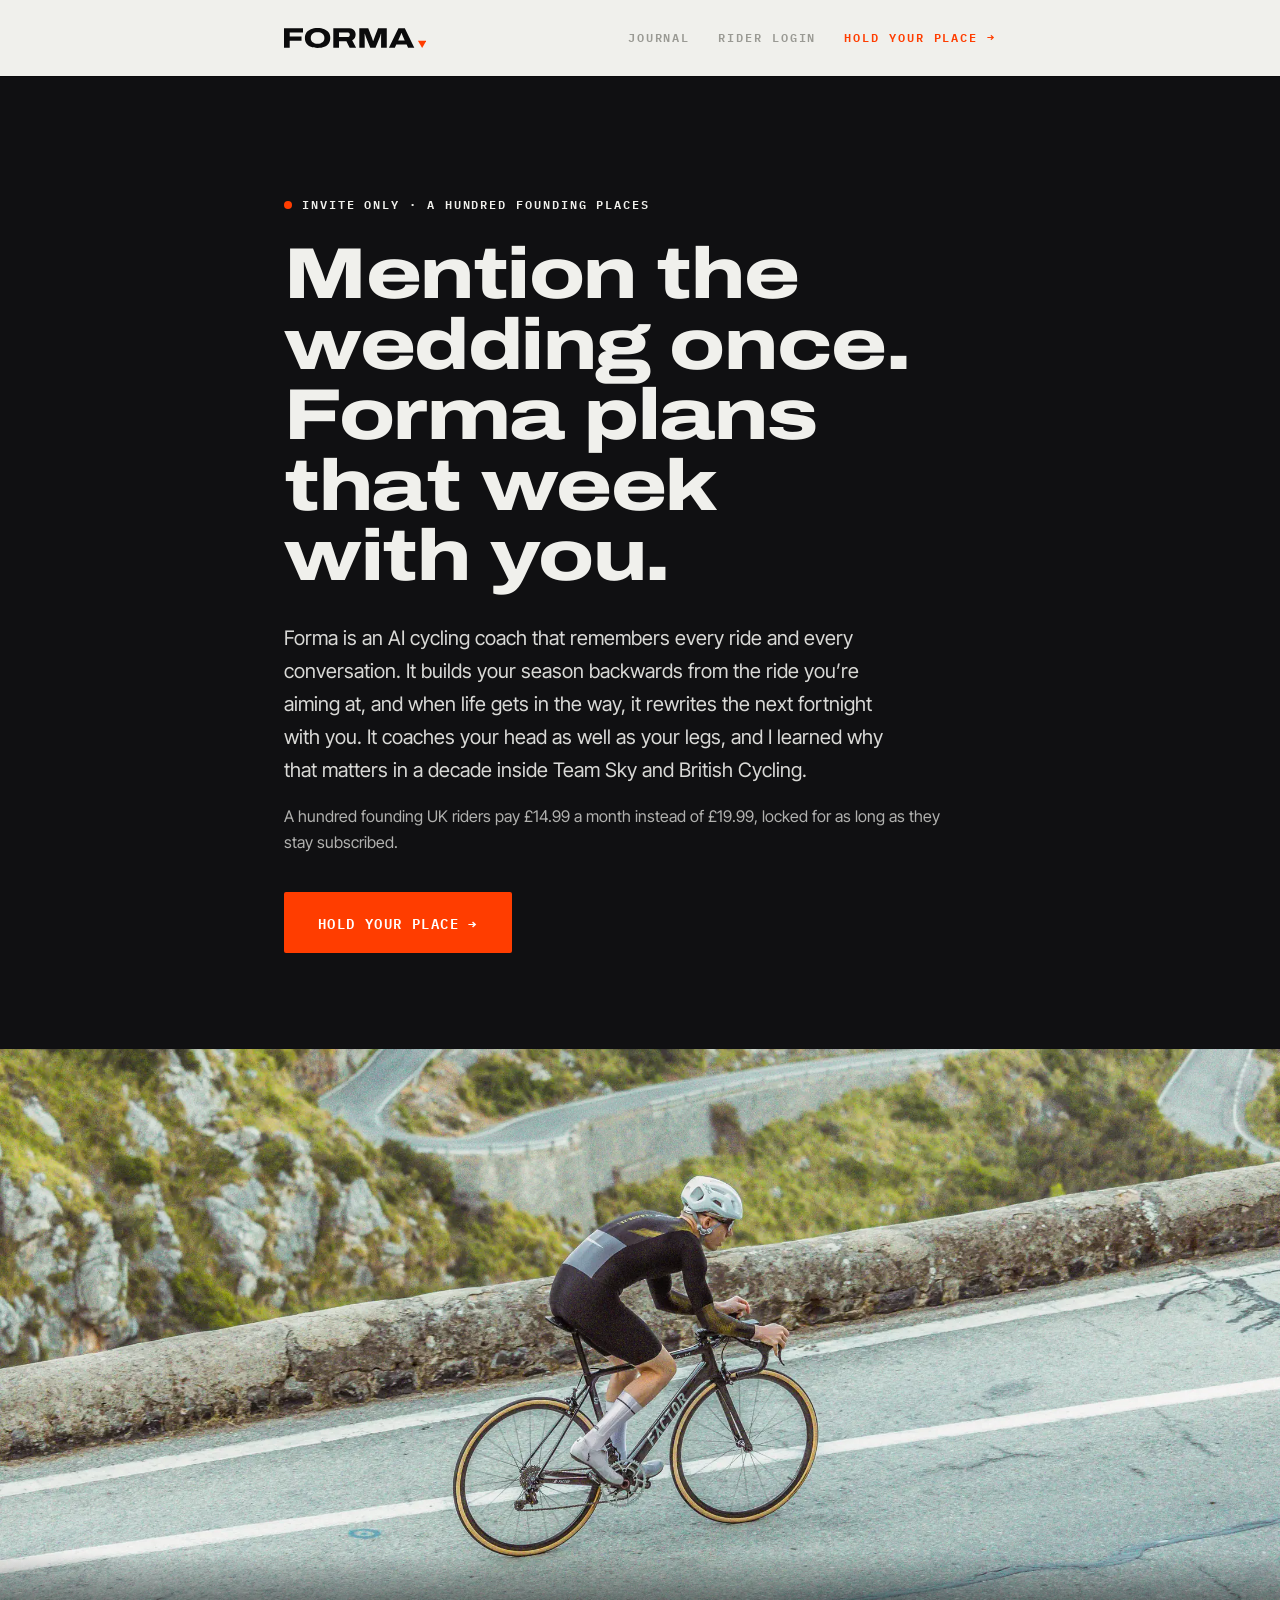
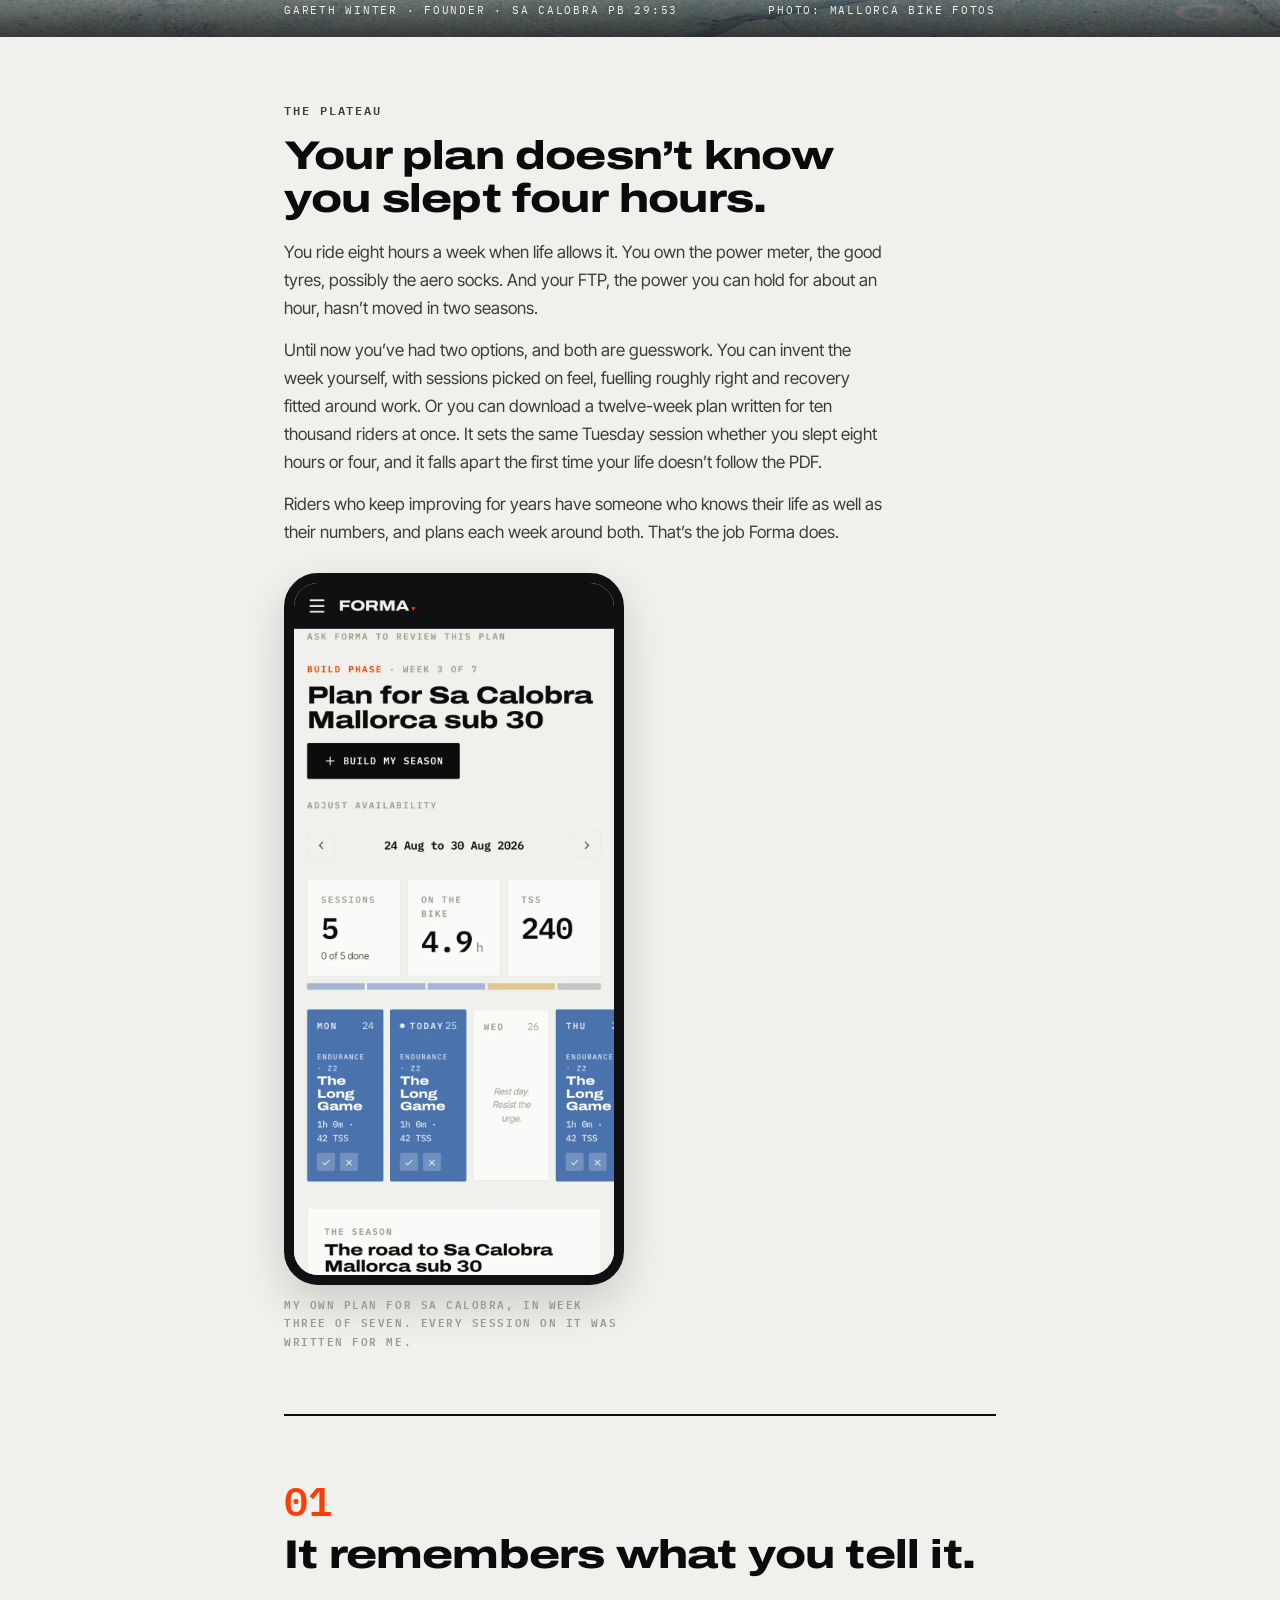
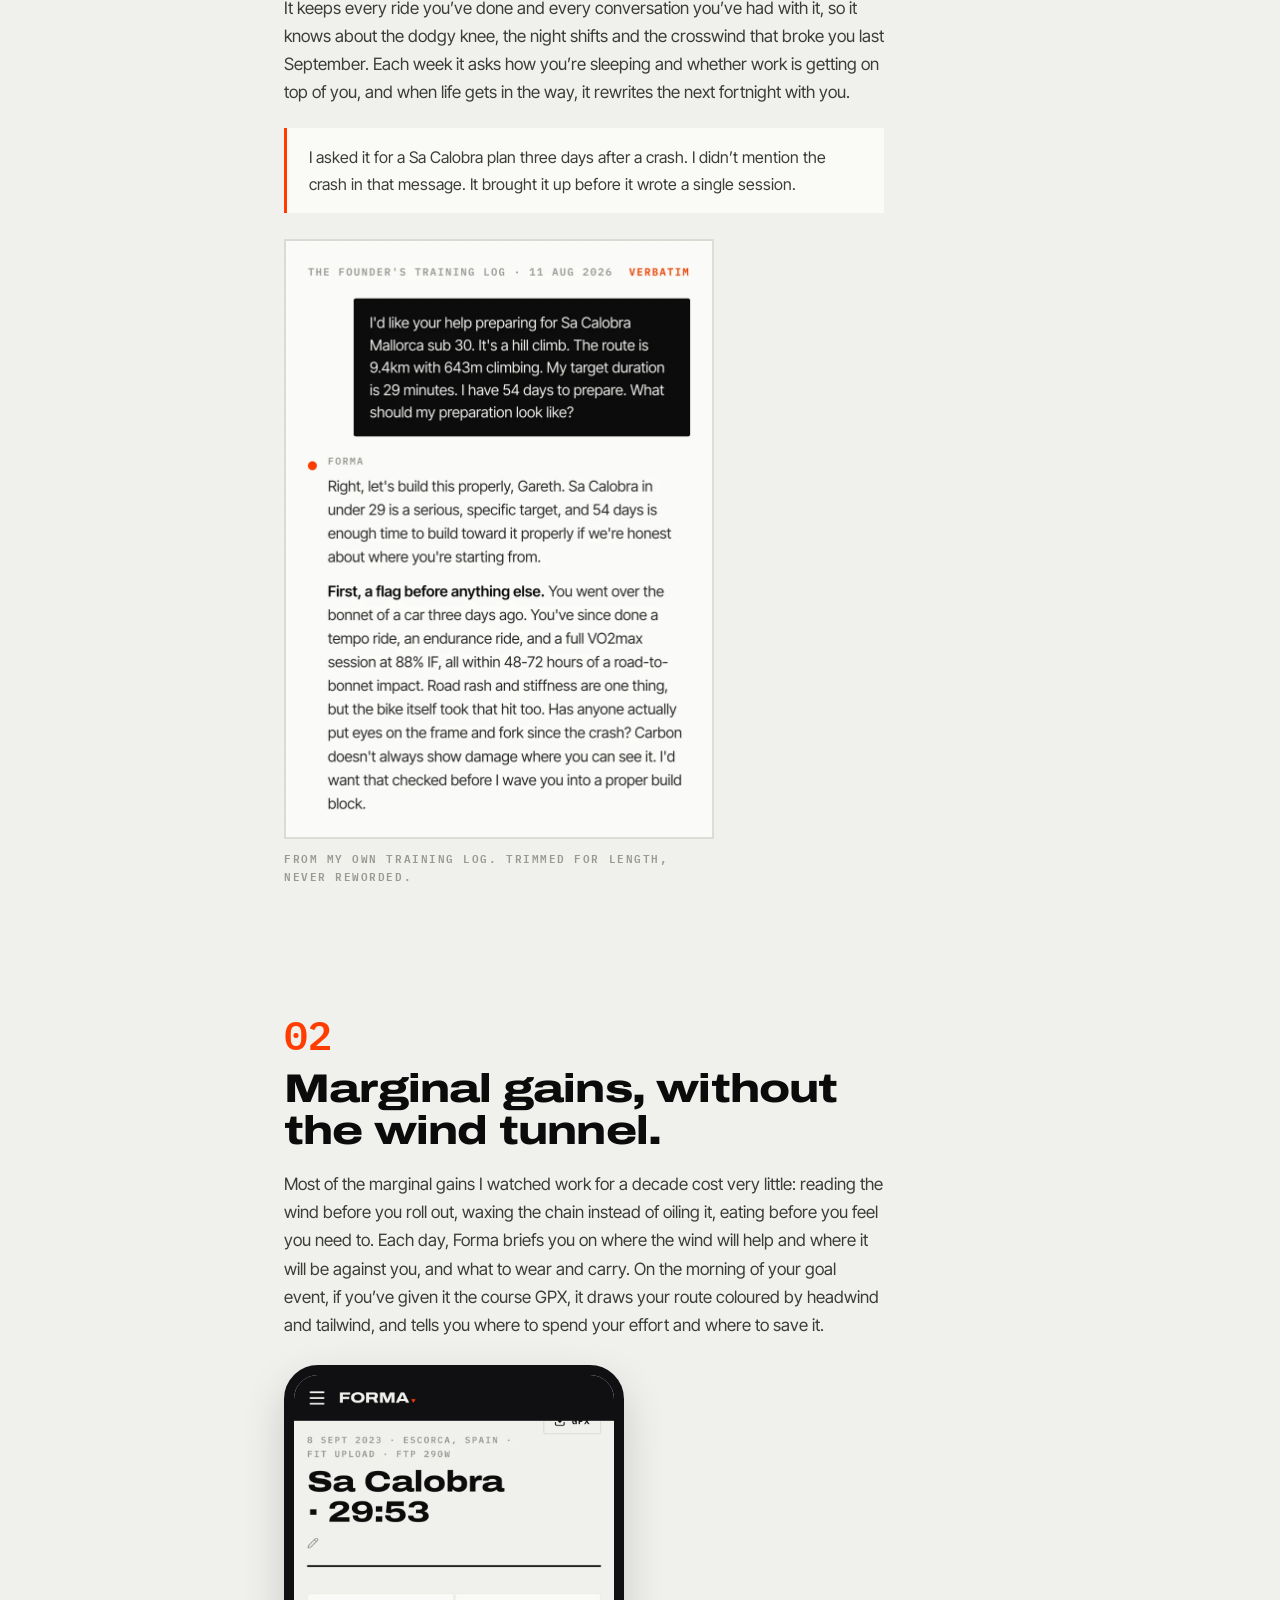
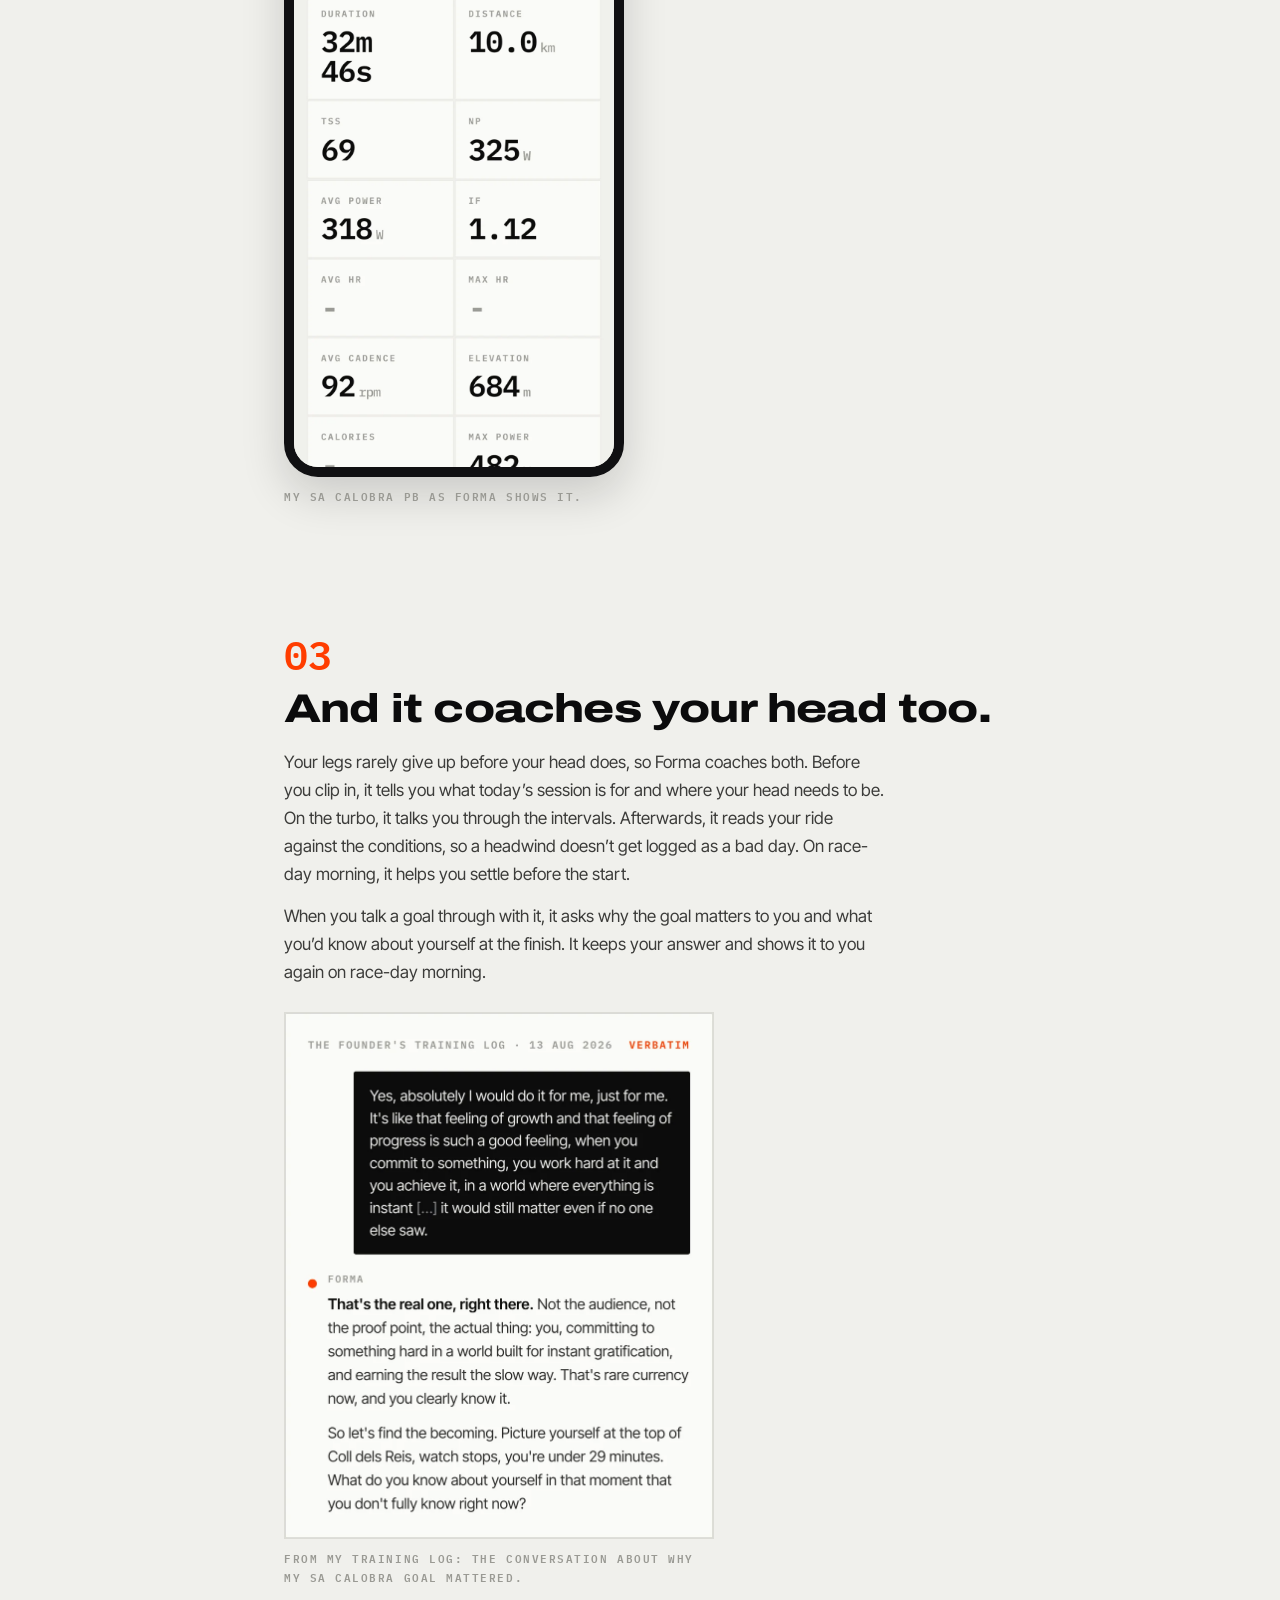
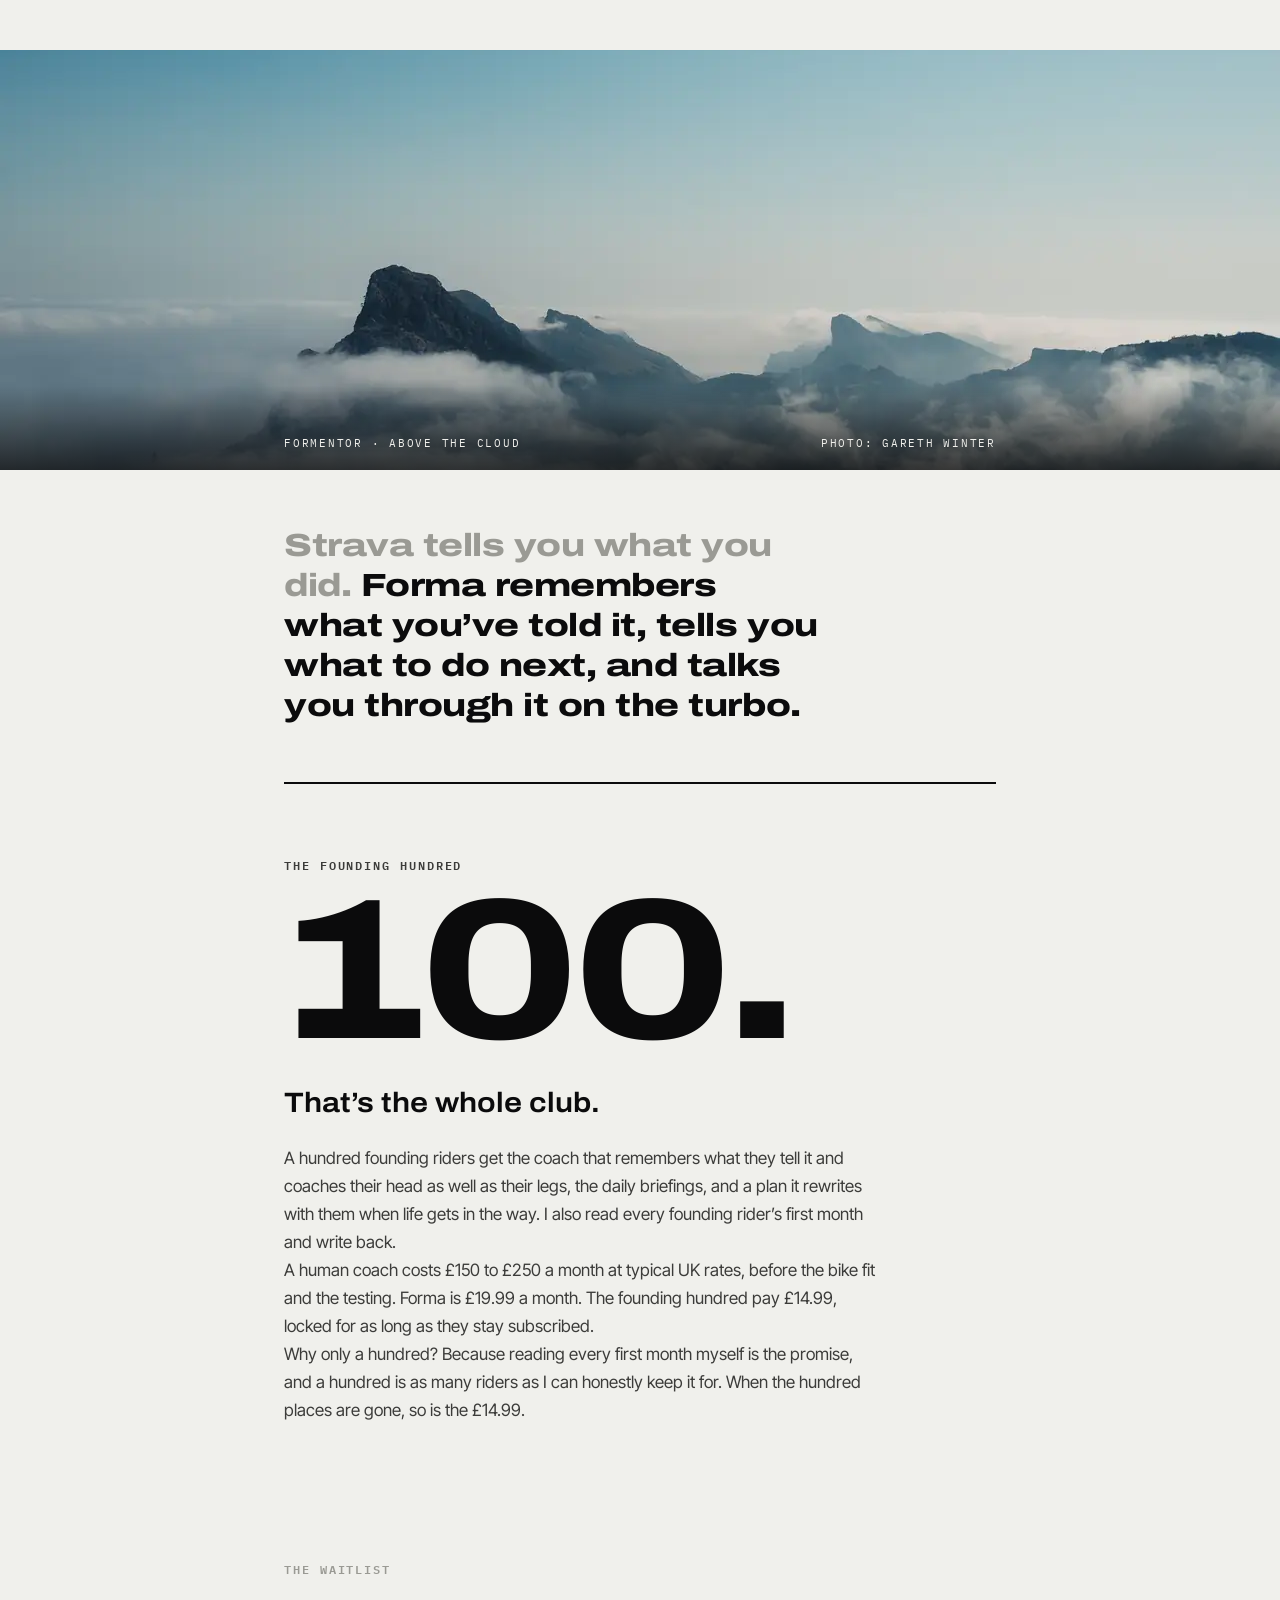
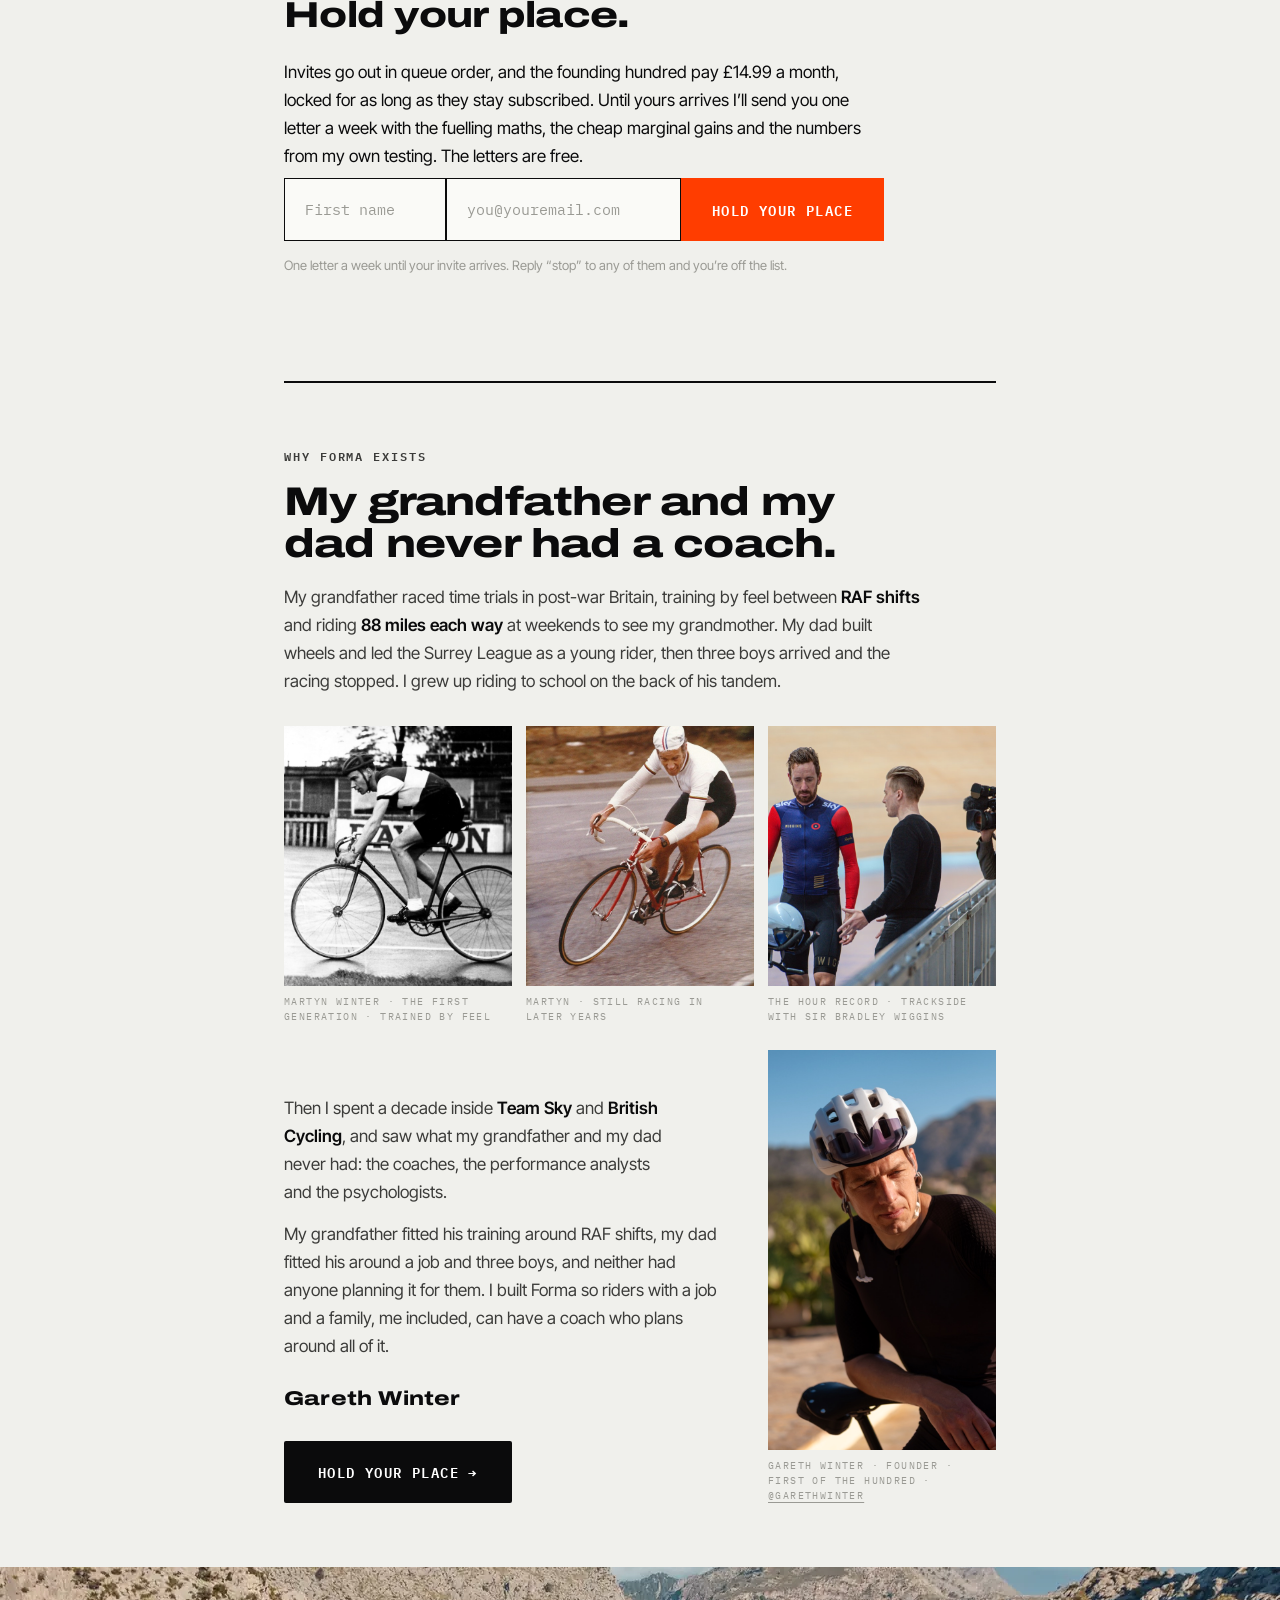
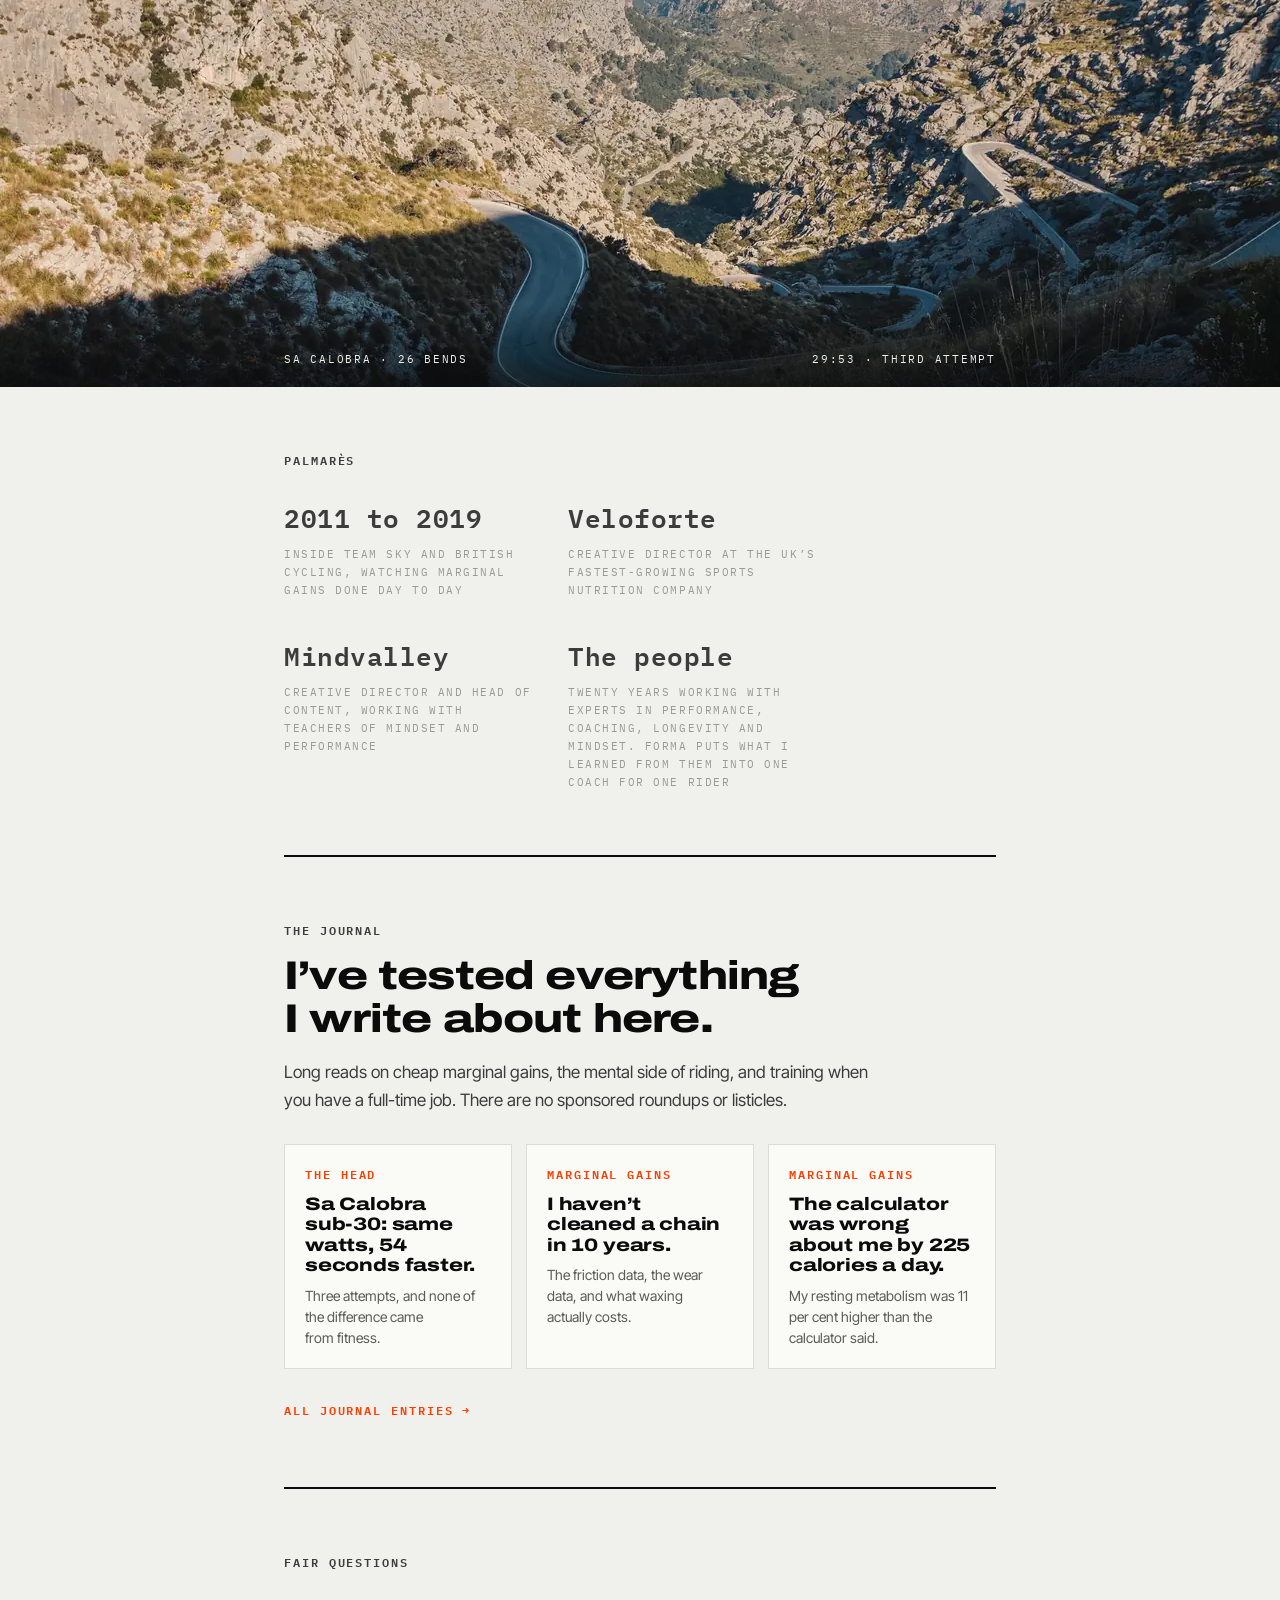
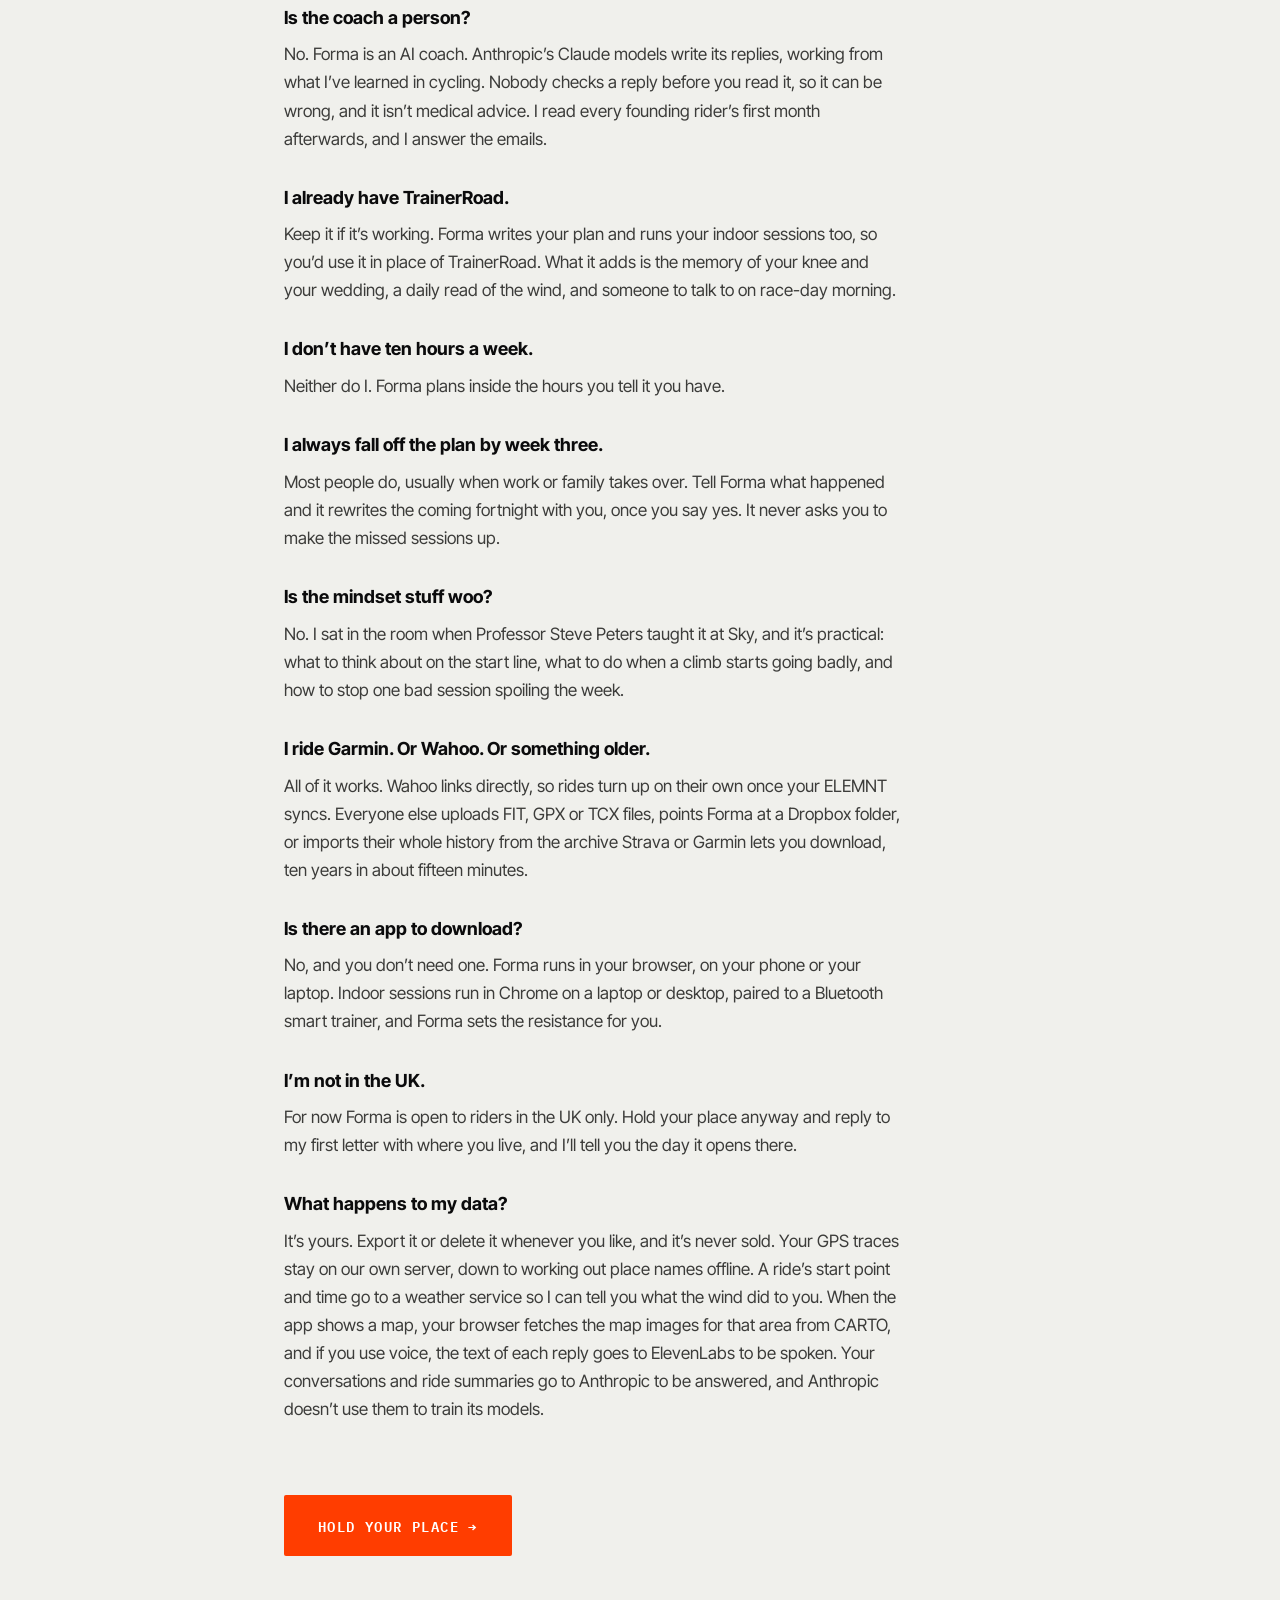
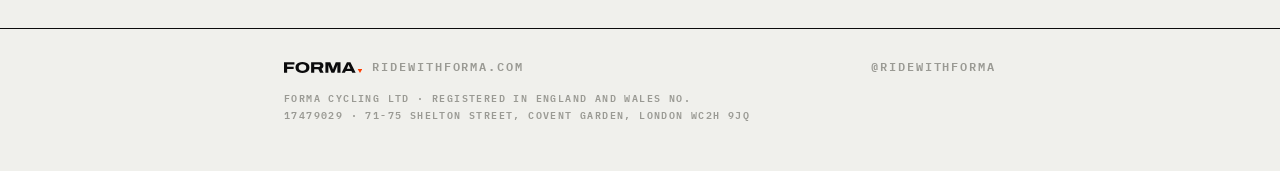
==== commit acf56905: "Journal: Sa Calobra rewritten from Gareth's own post - Gareth's original blog post is the source of " ====
--- a/index.html
+++ b/index.html
@@ -426,8 +426,8 @@
       <div class="journalrow">
         <a class="jcard" href="/journal/sa-calobra/">
           <span class="kicker flamme">The head</span>
-          <span class="jt">Three attempts at Sa Calobra. Two failures. Seven seconds.</span>
-          <span class="jd">None of the difference came from being fitter.</span>
+          <span class="jt">Sa Calobra sub-30: same watts, 54 seconds&nbsp;faster.</span>
+          <span class="jd">Three attempts, and none of the difference came from&nbsp;fitness.</span>
         </a>
         <a class="jcard" href="/journal/chain-wax/">
           <span class="kicker flamme">Marginal gains</span>
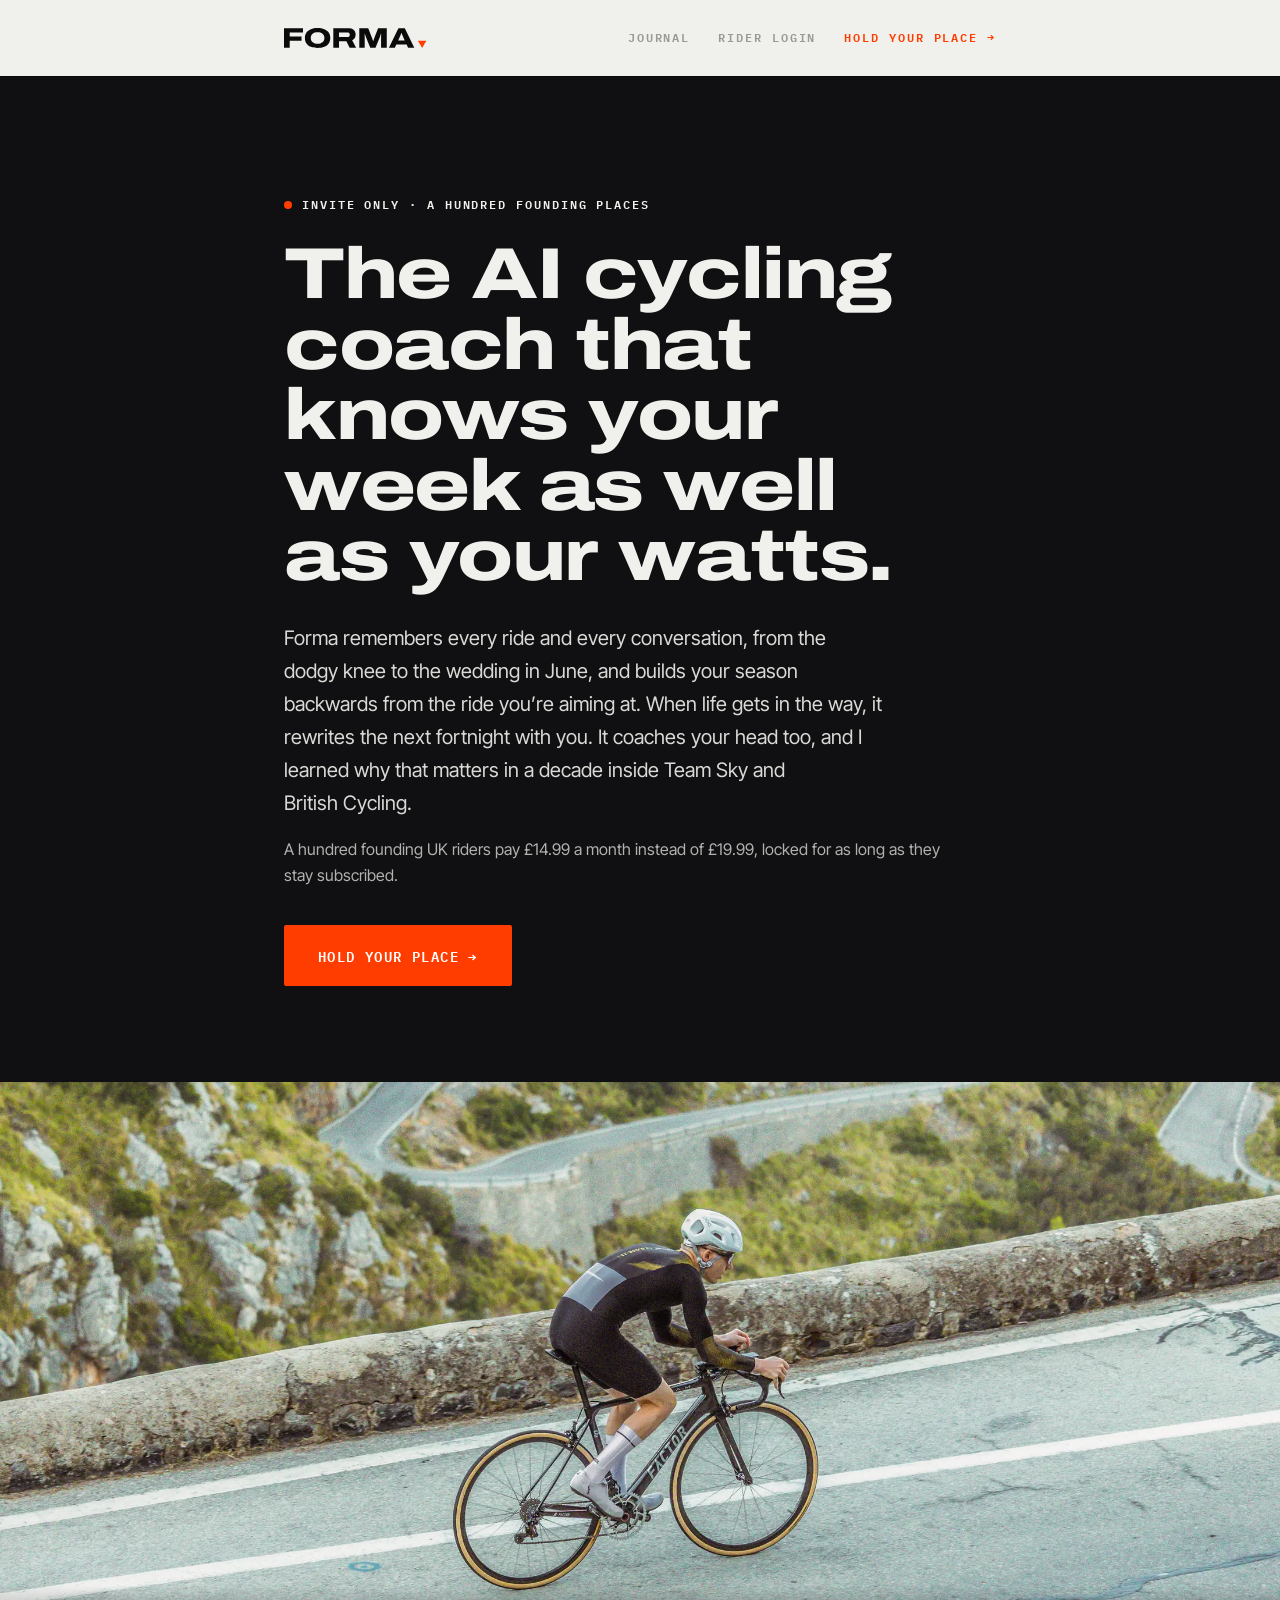
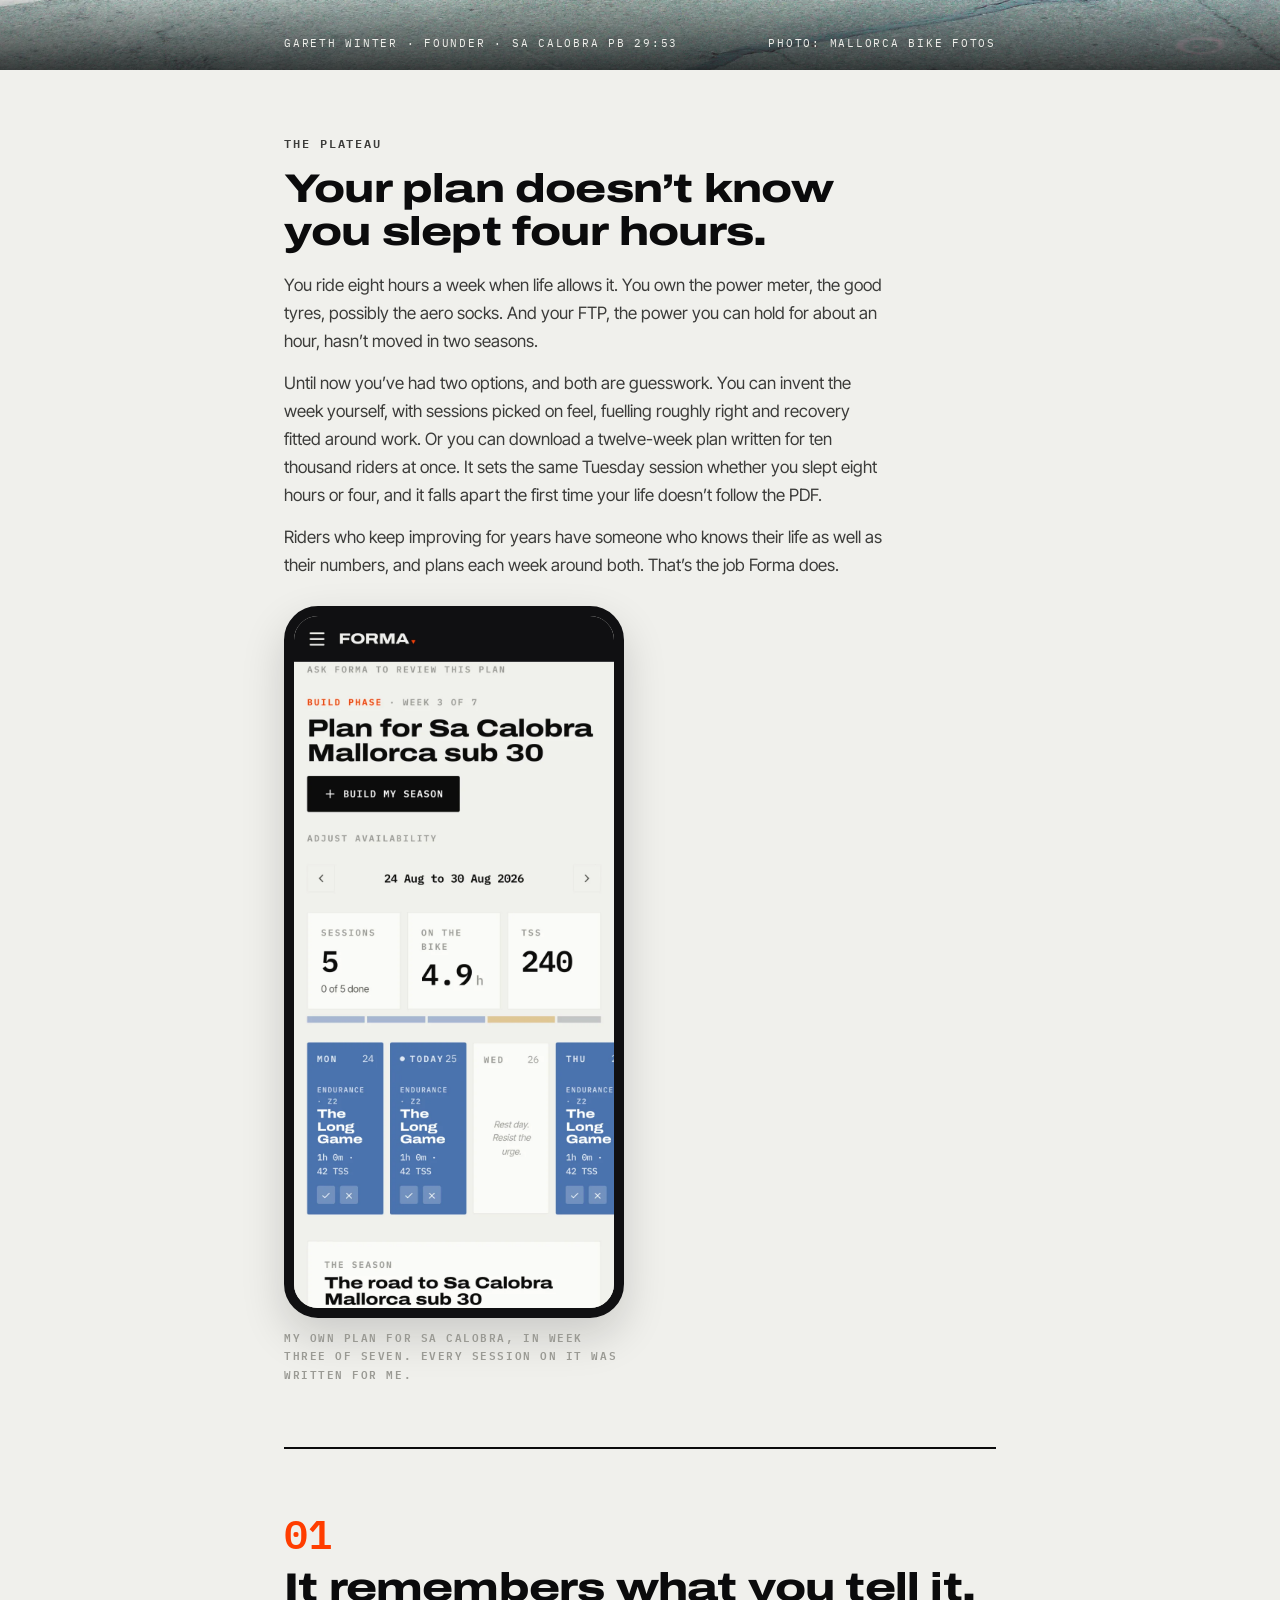
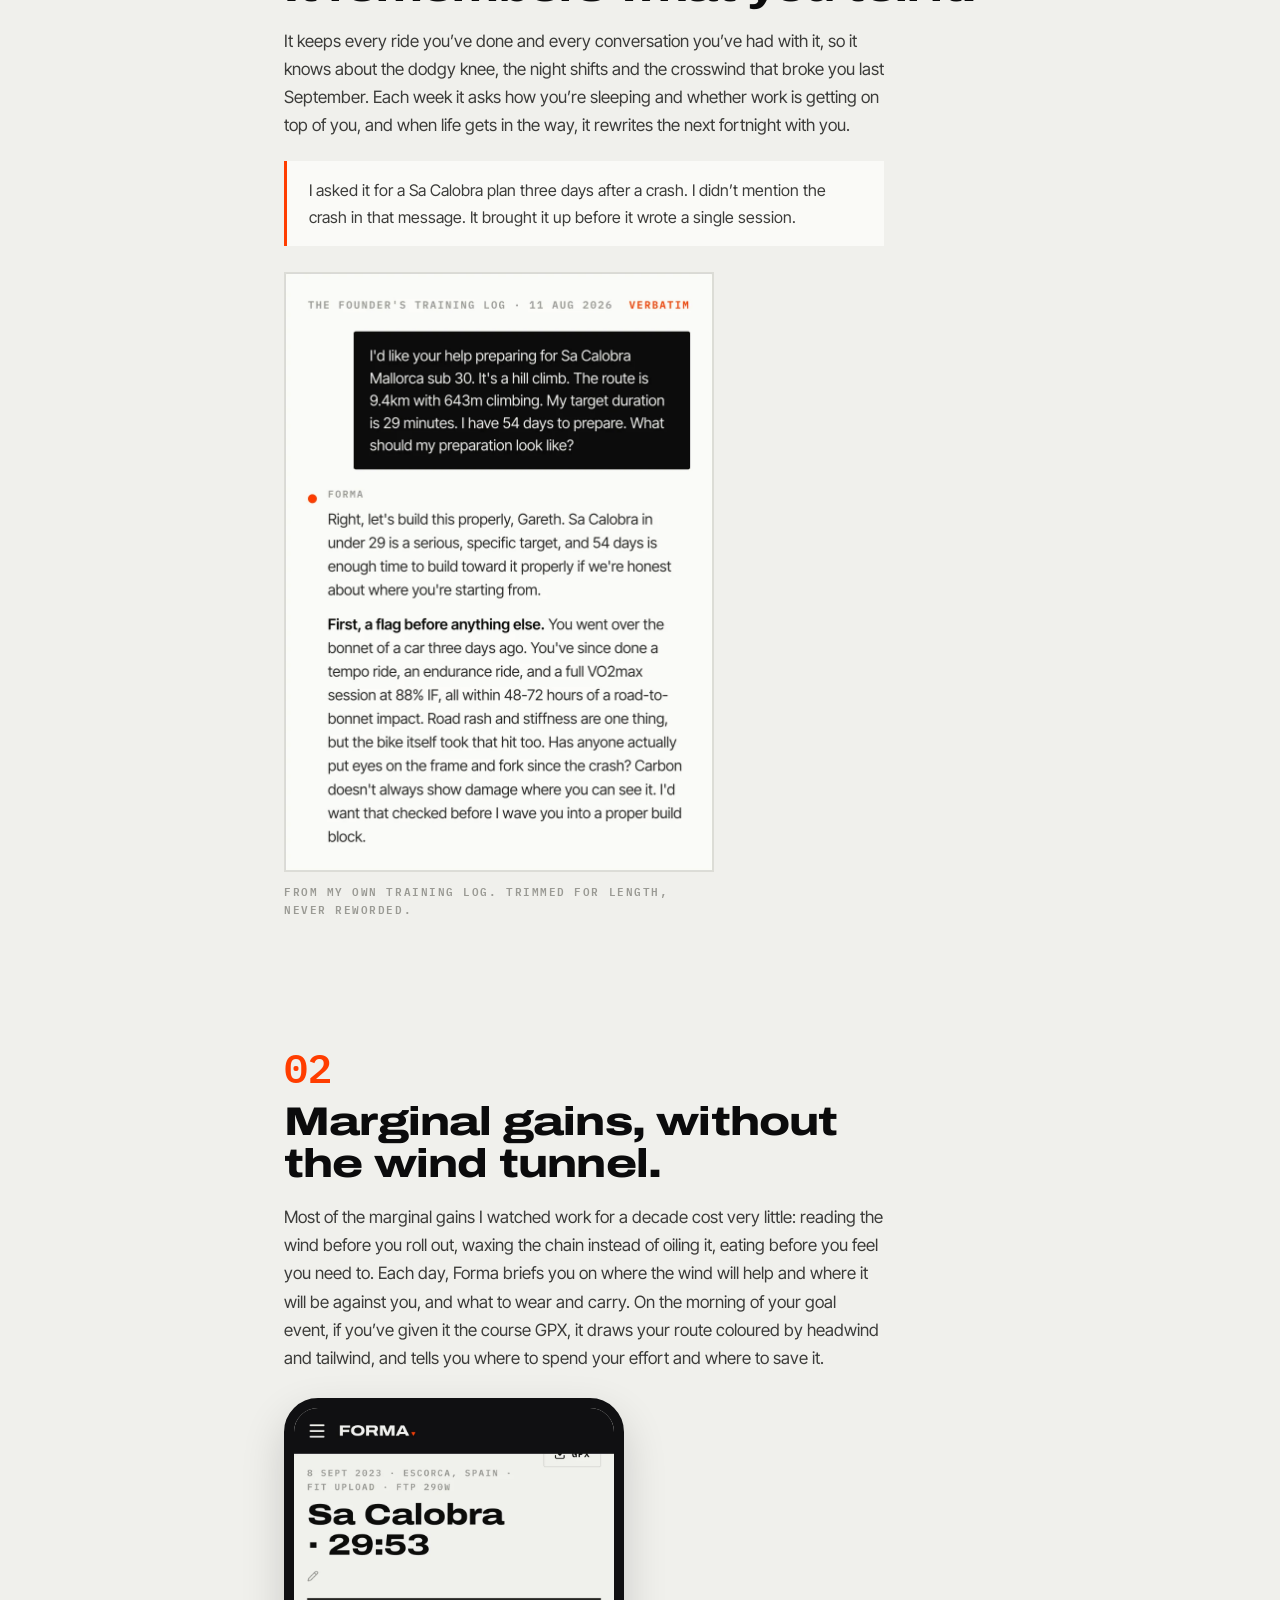
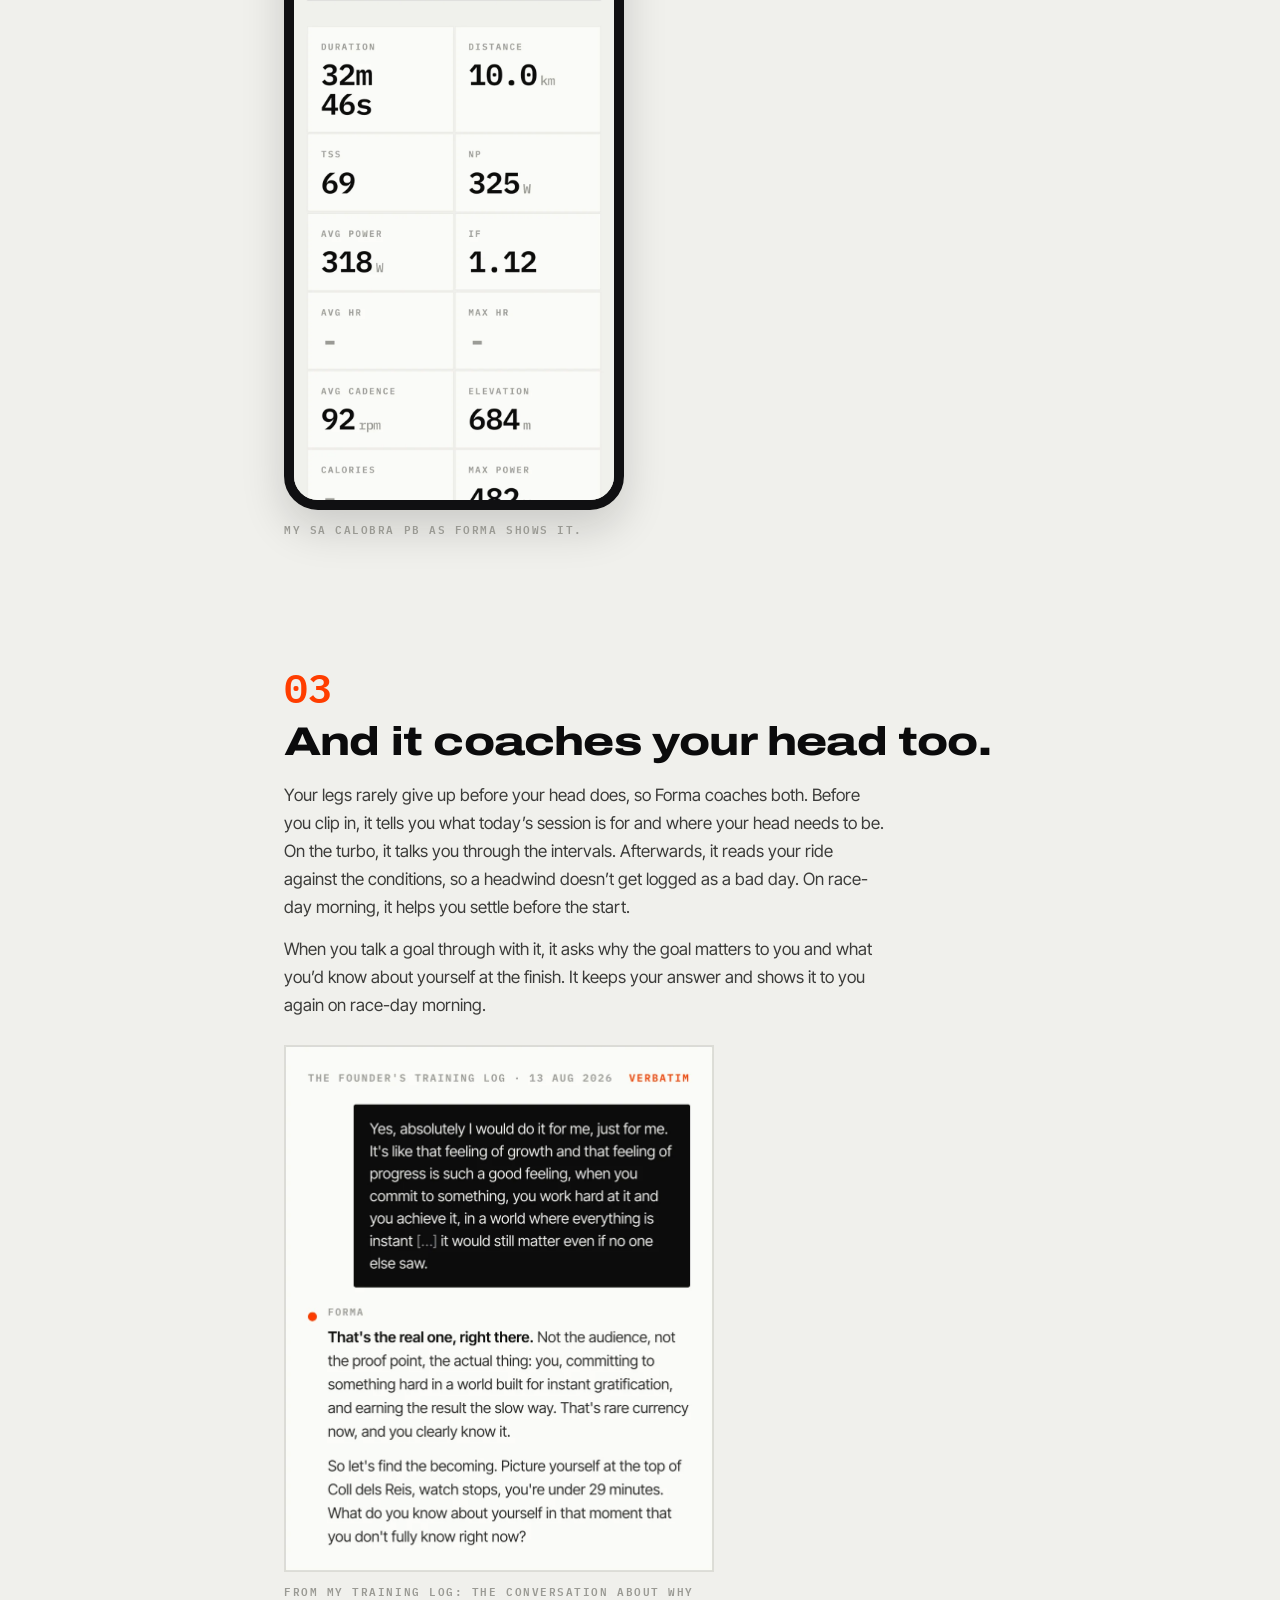
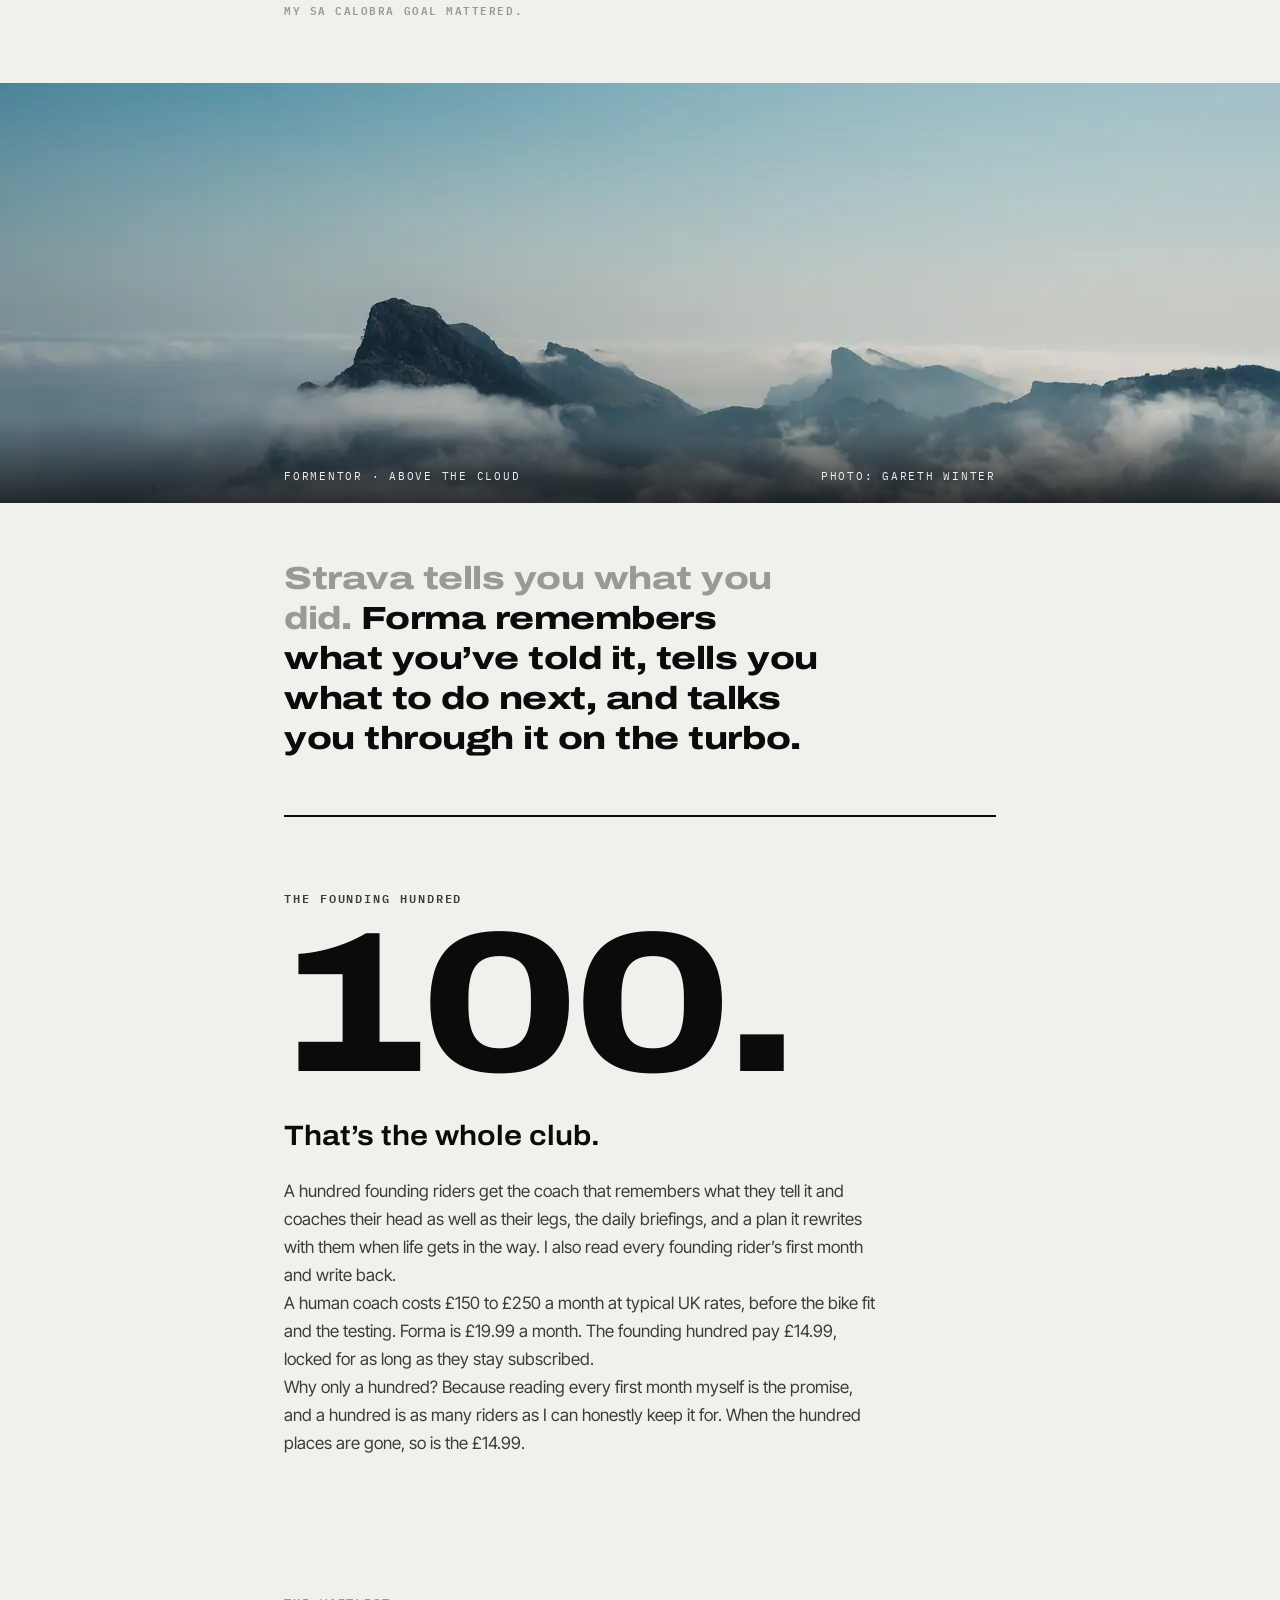
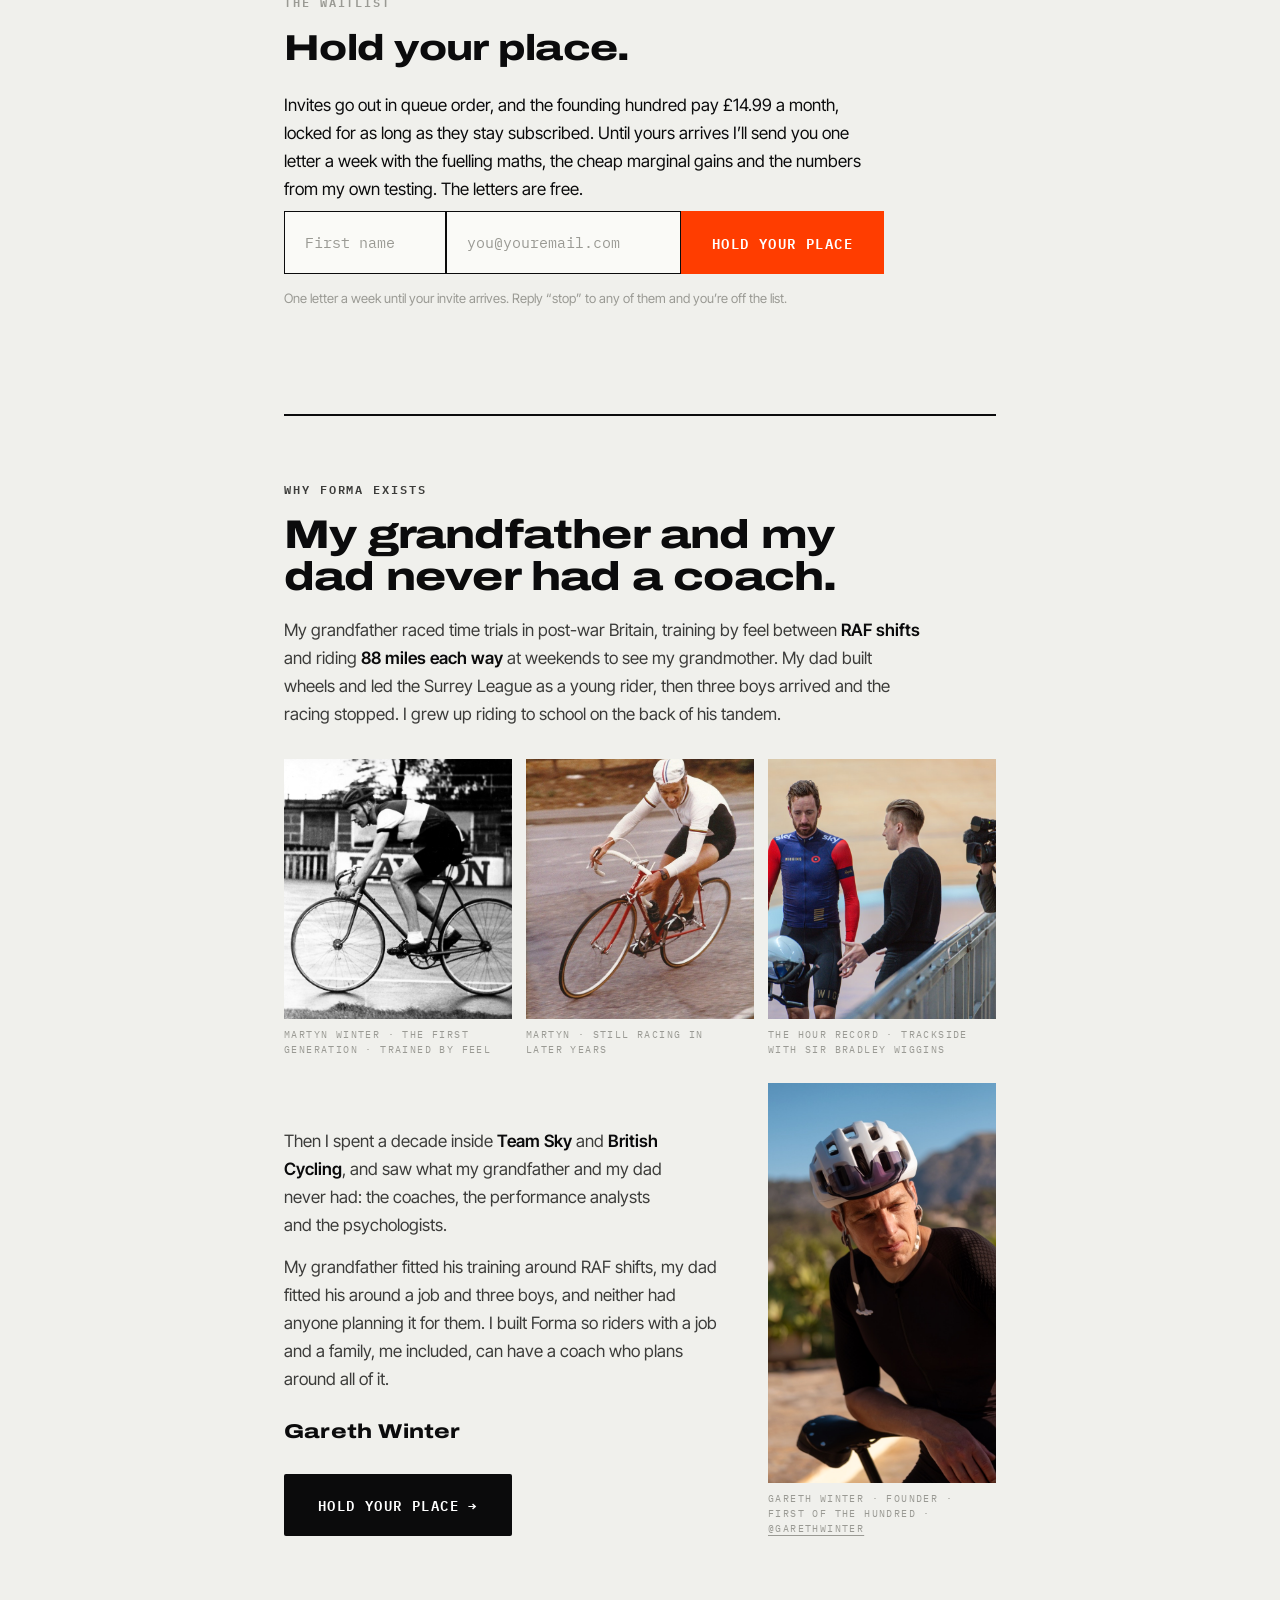
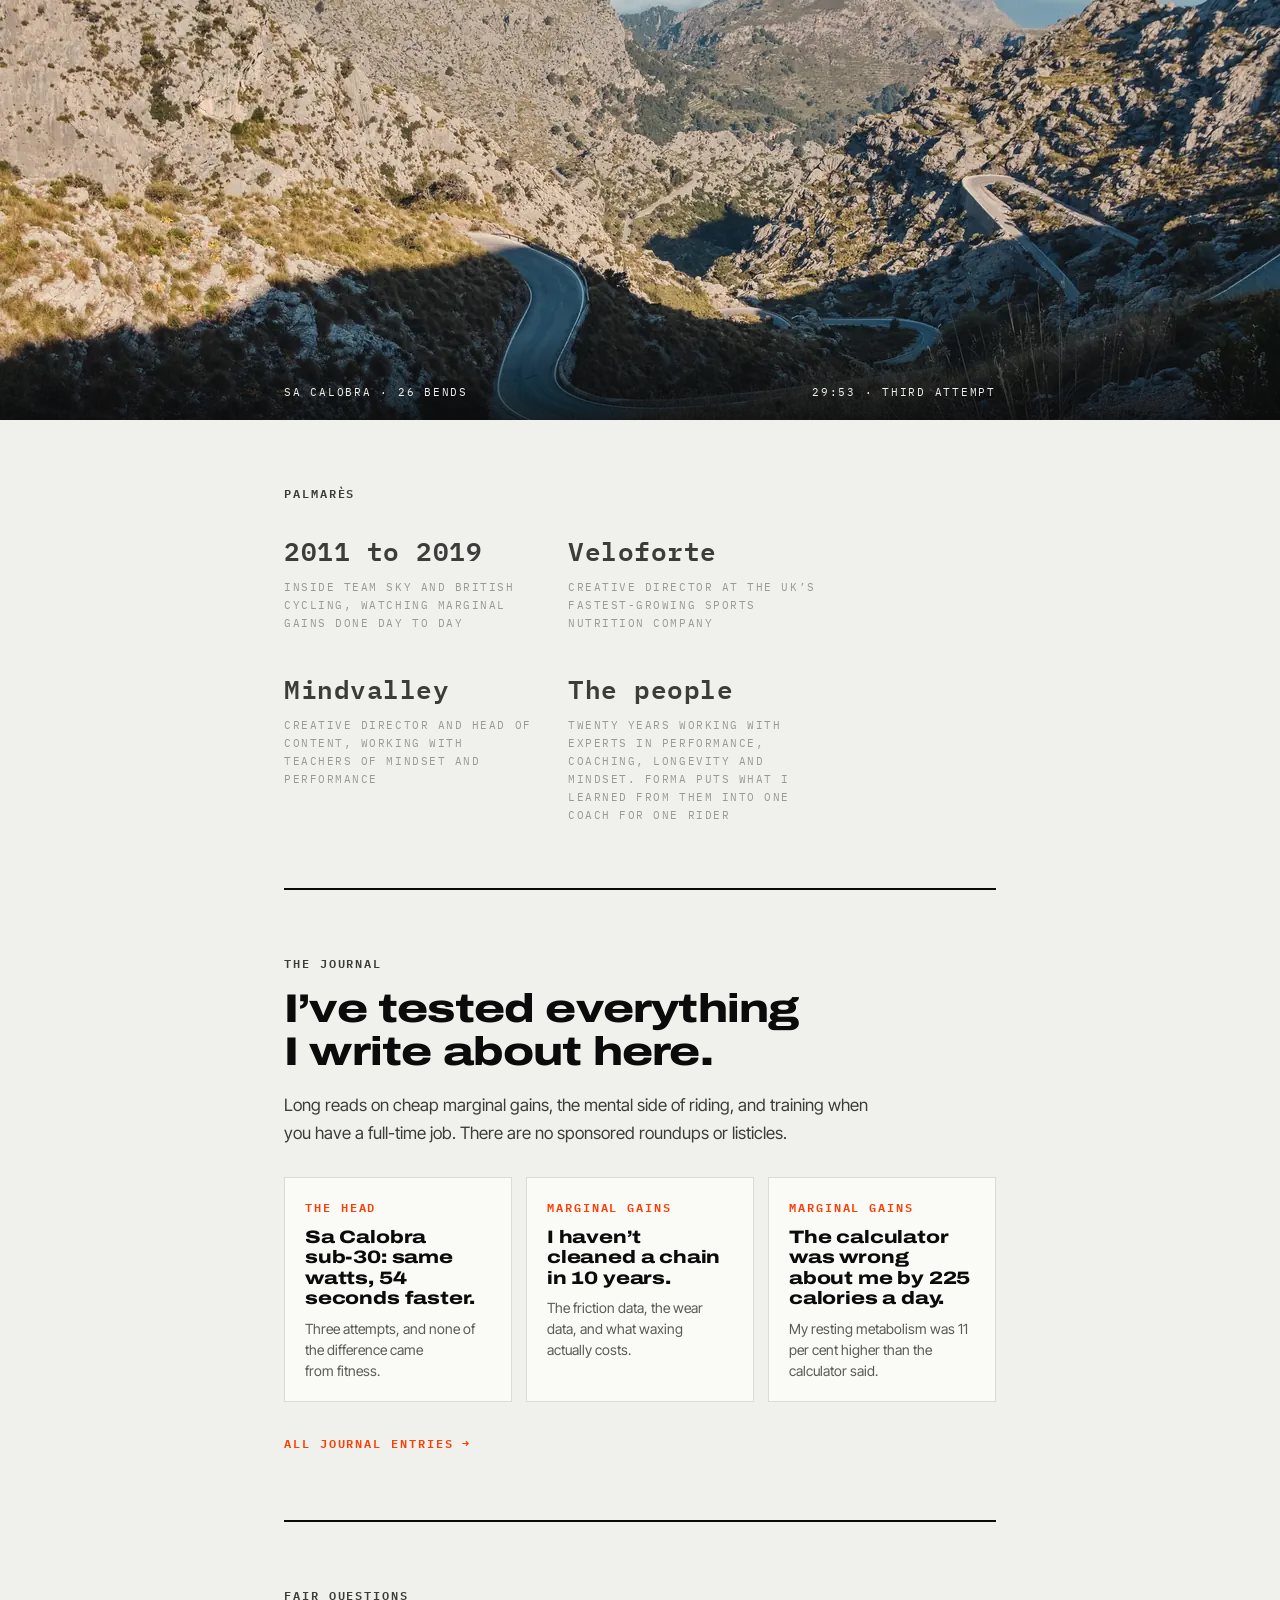
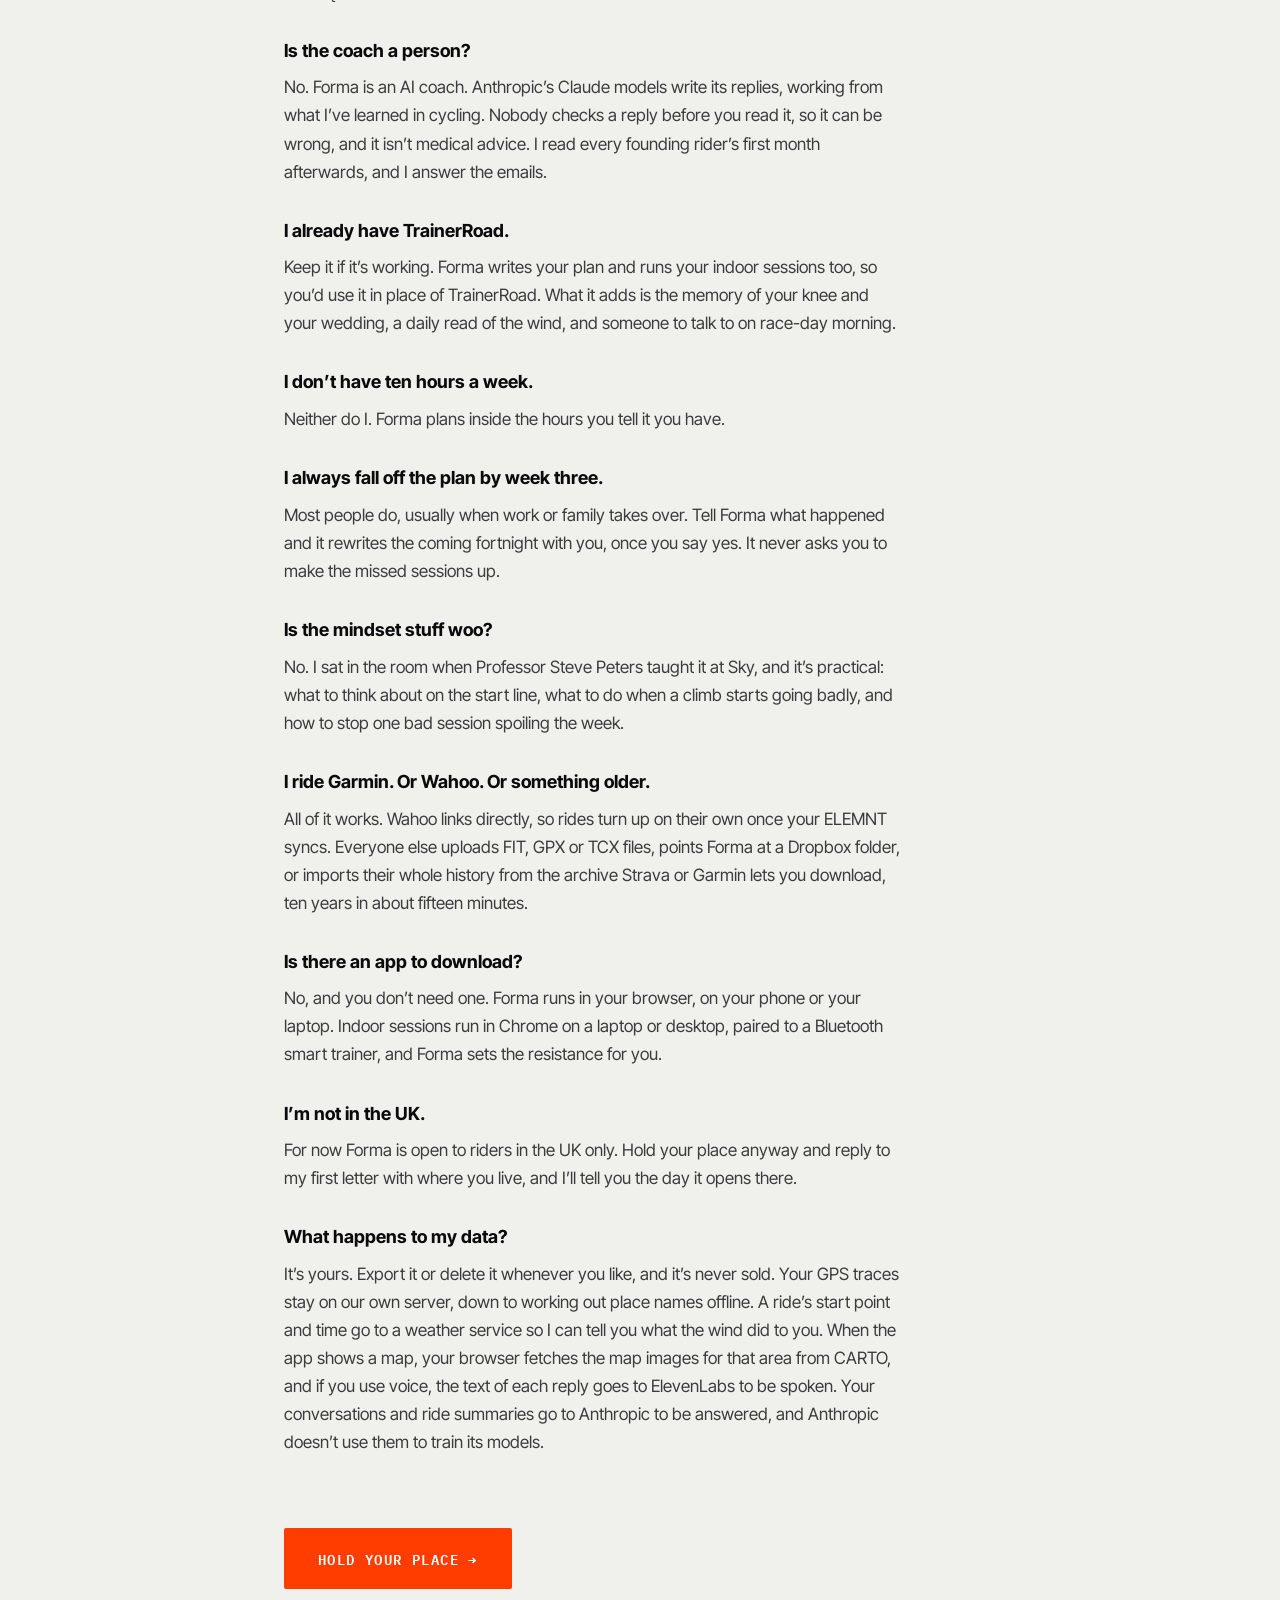
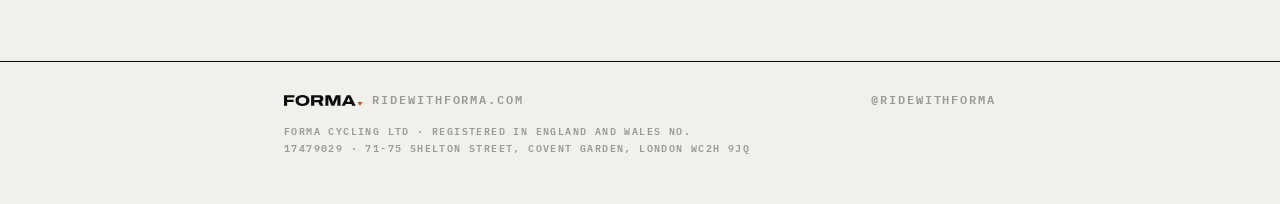
==== commit 8084e60c: "Landing hero: name the category first for cold traffic The wedding line made a cold visitor work out" ====
--- a/index.html
+++ b/index.html
@@ -235,8 +235,8 @@
   <section class="hero">
     <div class="wrap">
       <p class="kicker flamme livechip"><span class="d pulse"></span><span class="chiptext"><span class="nb">INVITE ONLY ·</span> <span class="nb">A HUNDRED FOUNDING PLACES</span></span></p>
-      <h1 class="display">Mention the wedding once.<br>Forma plans that week with&nbsp;you.</h1>
-      <p class="lede">Forma is an AI cycling coach that remembers every ride and every conversation. It builds your season backwards from the ride you’re aiming at, and when life gets in the way, it rewrites the next fortnight with you. It coaches your head as well as your legs, and I learned why that matters in a decade inside Team Sky and British&nbsp;Cycling.</p>
+      <h1 class="display">The AI cycling coach that knows your week as well as your&nbsp;watts.</h1>
+      <p class="lede">Forma remembers every ride and every conversation, from the dodgy knee to the wedding in June, and builds your season backwards from the ride you’re aiming at. When life gets in the way, it rewrites the next fortnight with you. It coaches your head too, and I learned why that matters in a decade inside Team Sky and British&nbsp;Cycling.</p>
       <p class="offer">A hundred founding UK riders pay £14.99&nbsp;a&nbsp;month instead of £19.99, locked for as long as they stay&nbsp;subscribed.</p>
       <p style="margin-top:36px"><a class="cta" href="#waitlist">Hold your&nbsp;<span class="nb">place&nbsp;<span class="arrow">&rarr;</span></span></a></p>
     </div>
